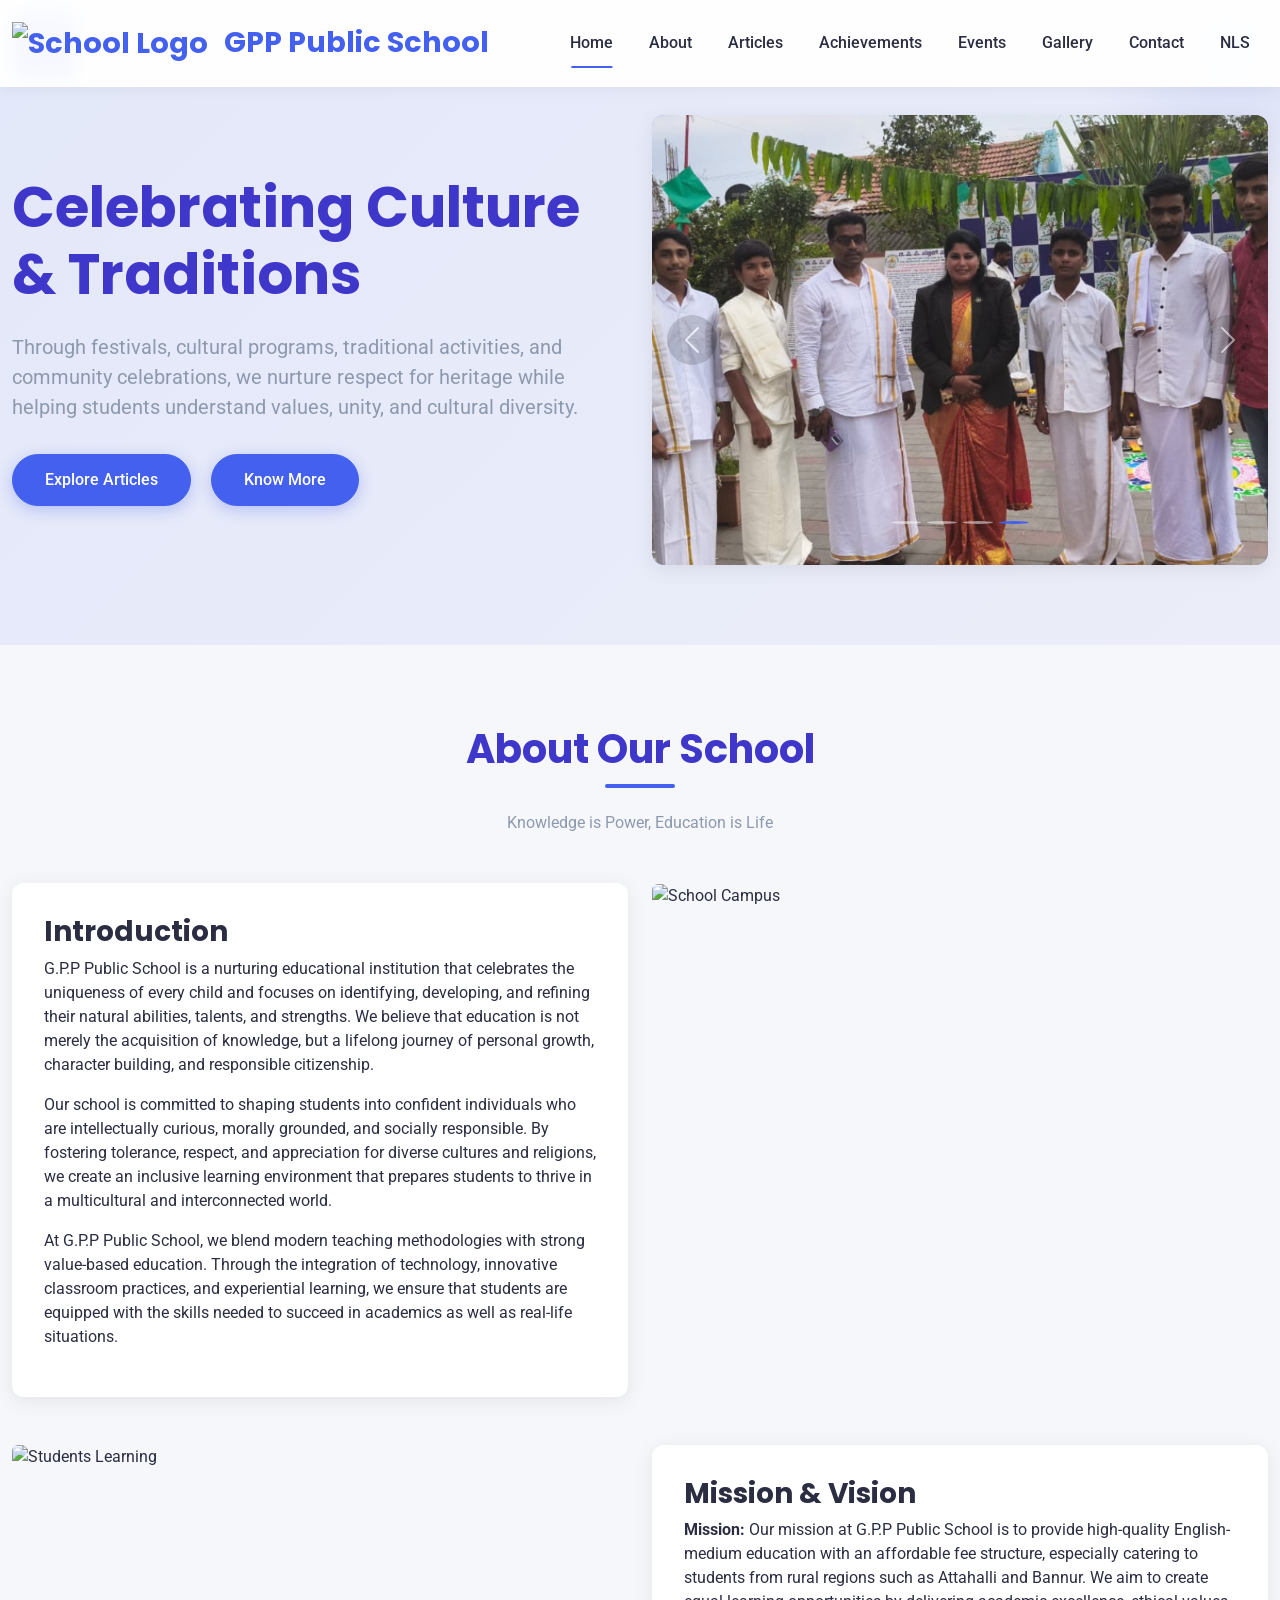
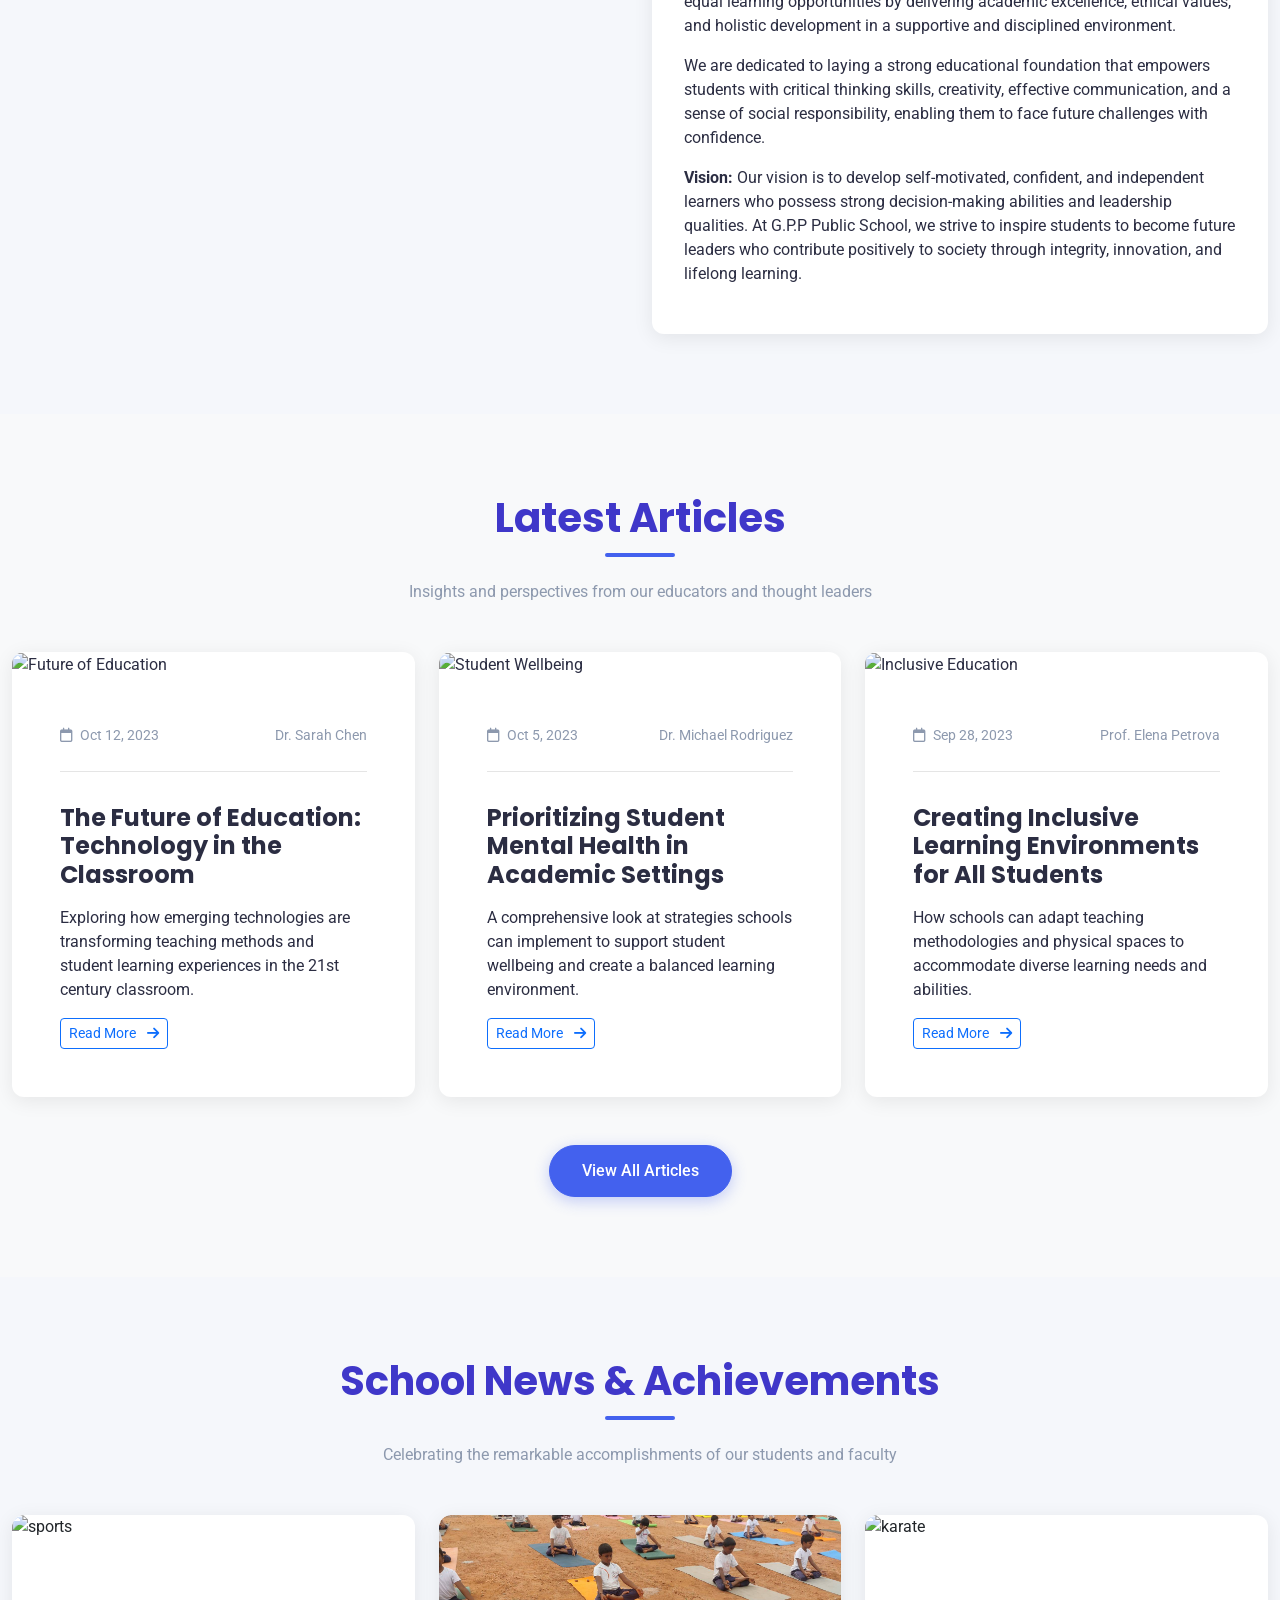
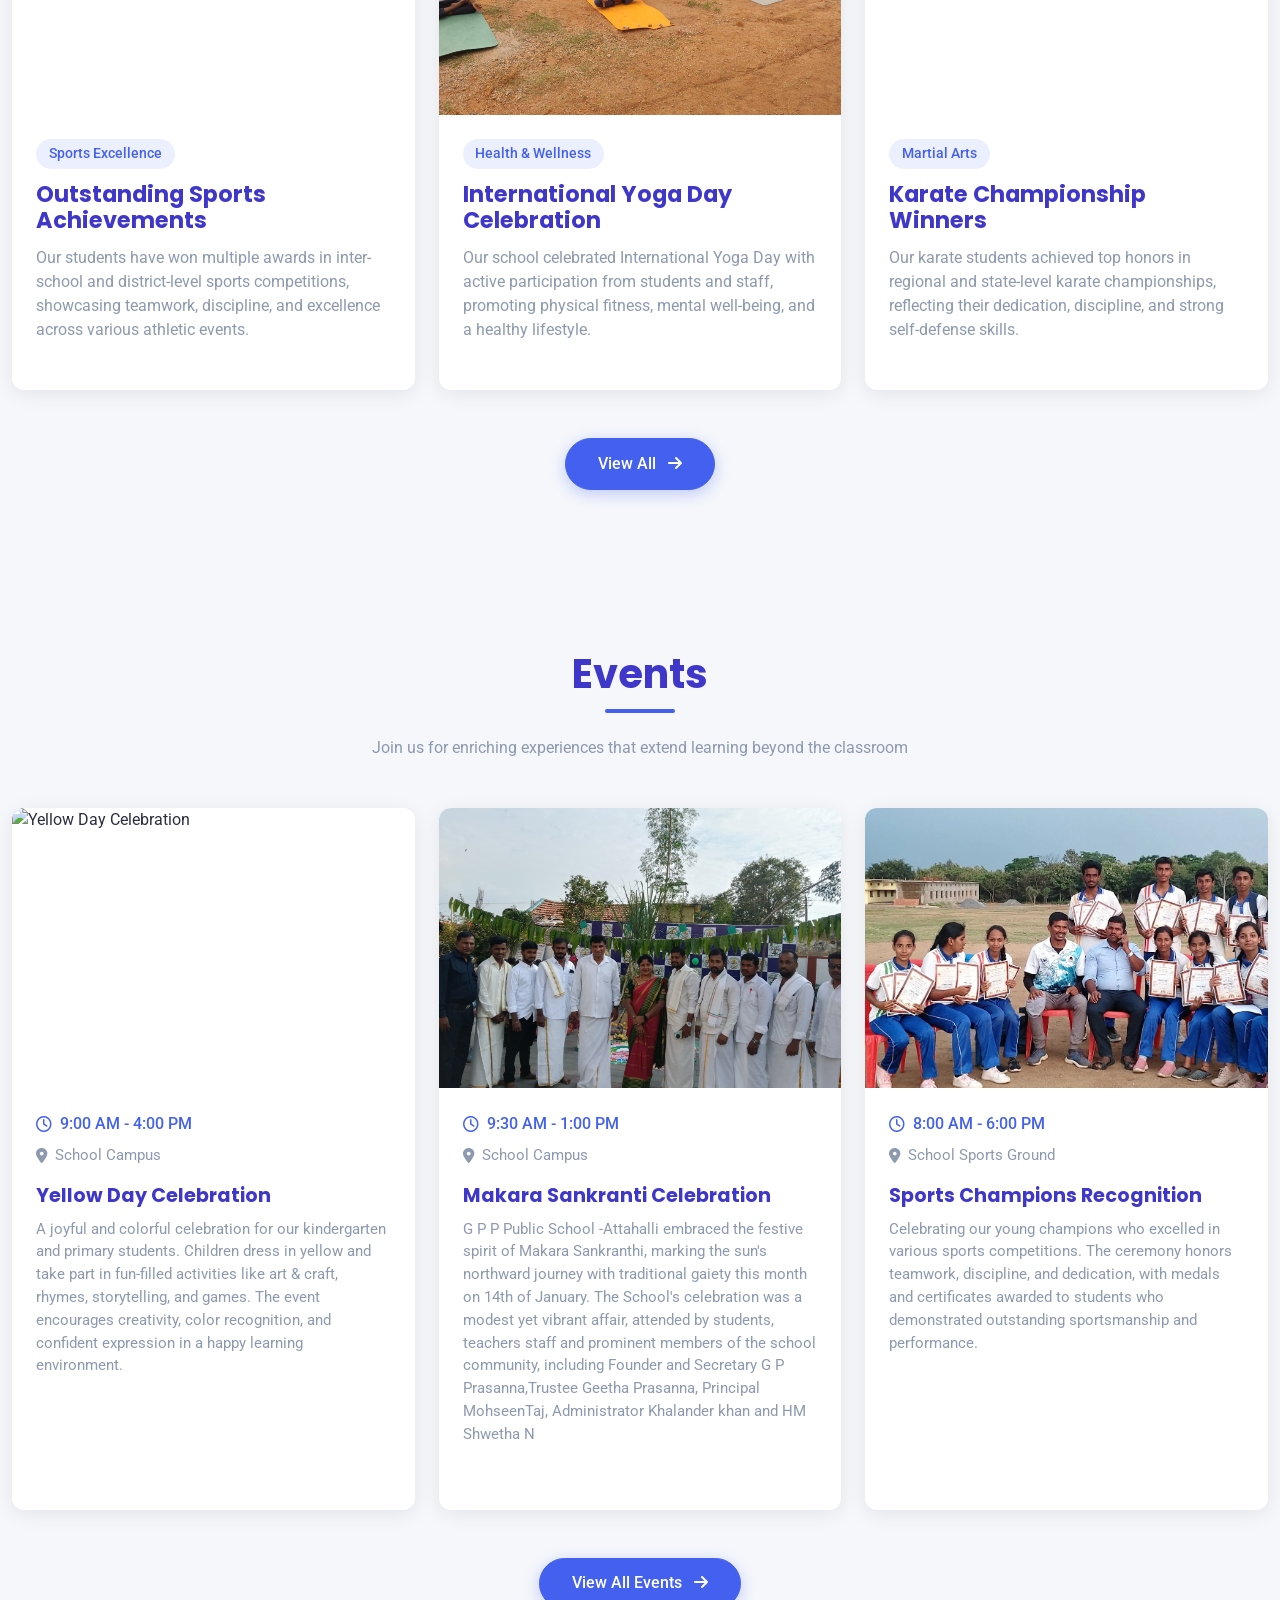
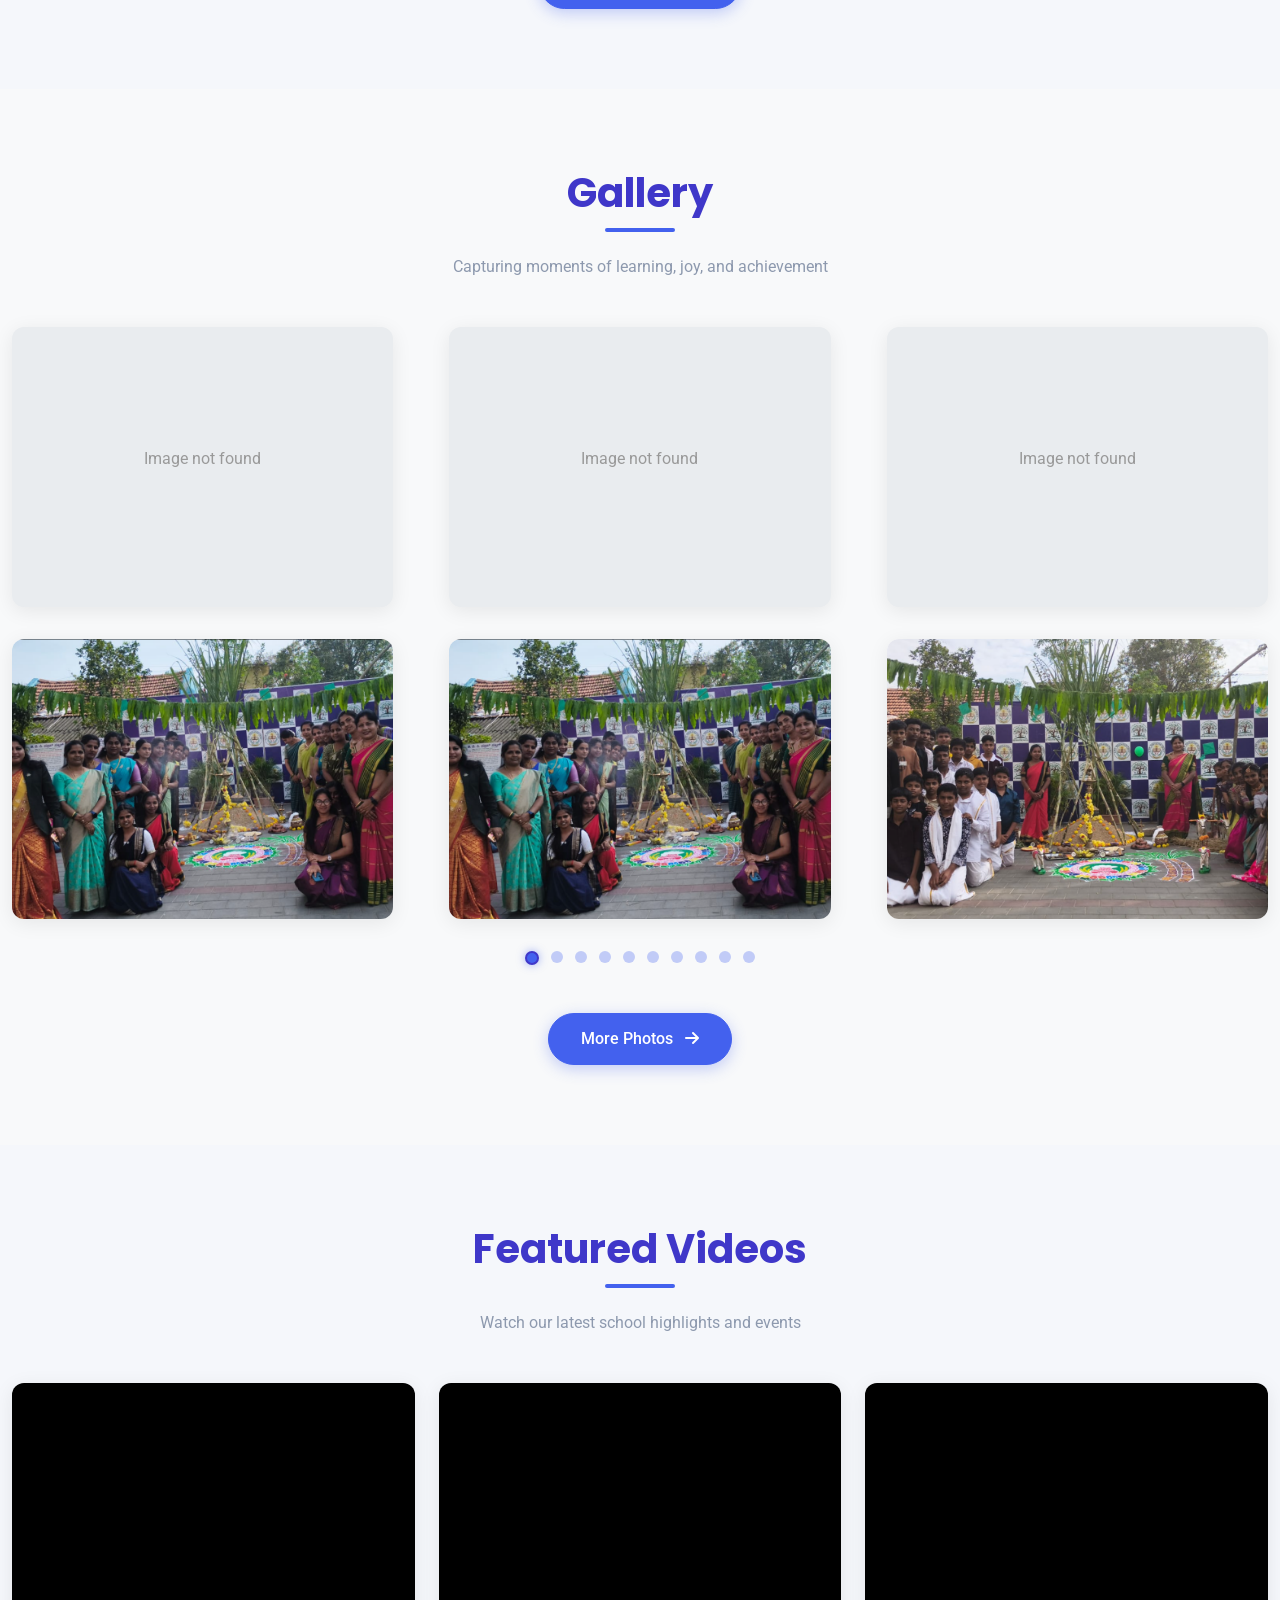
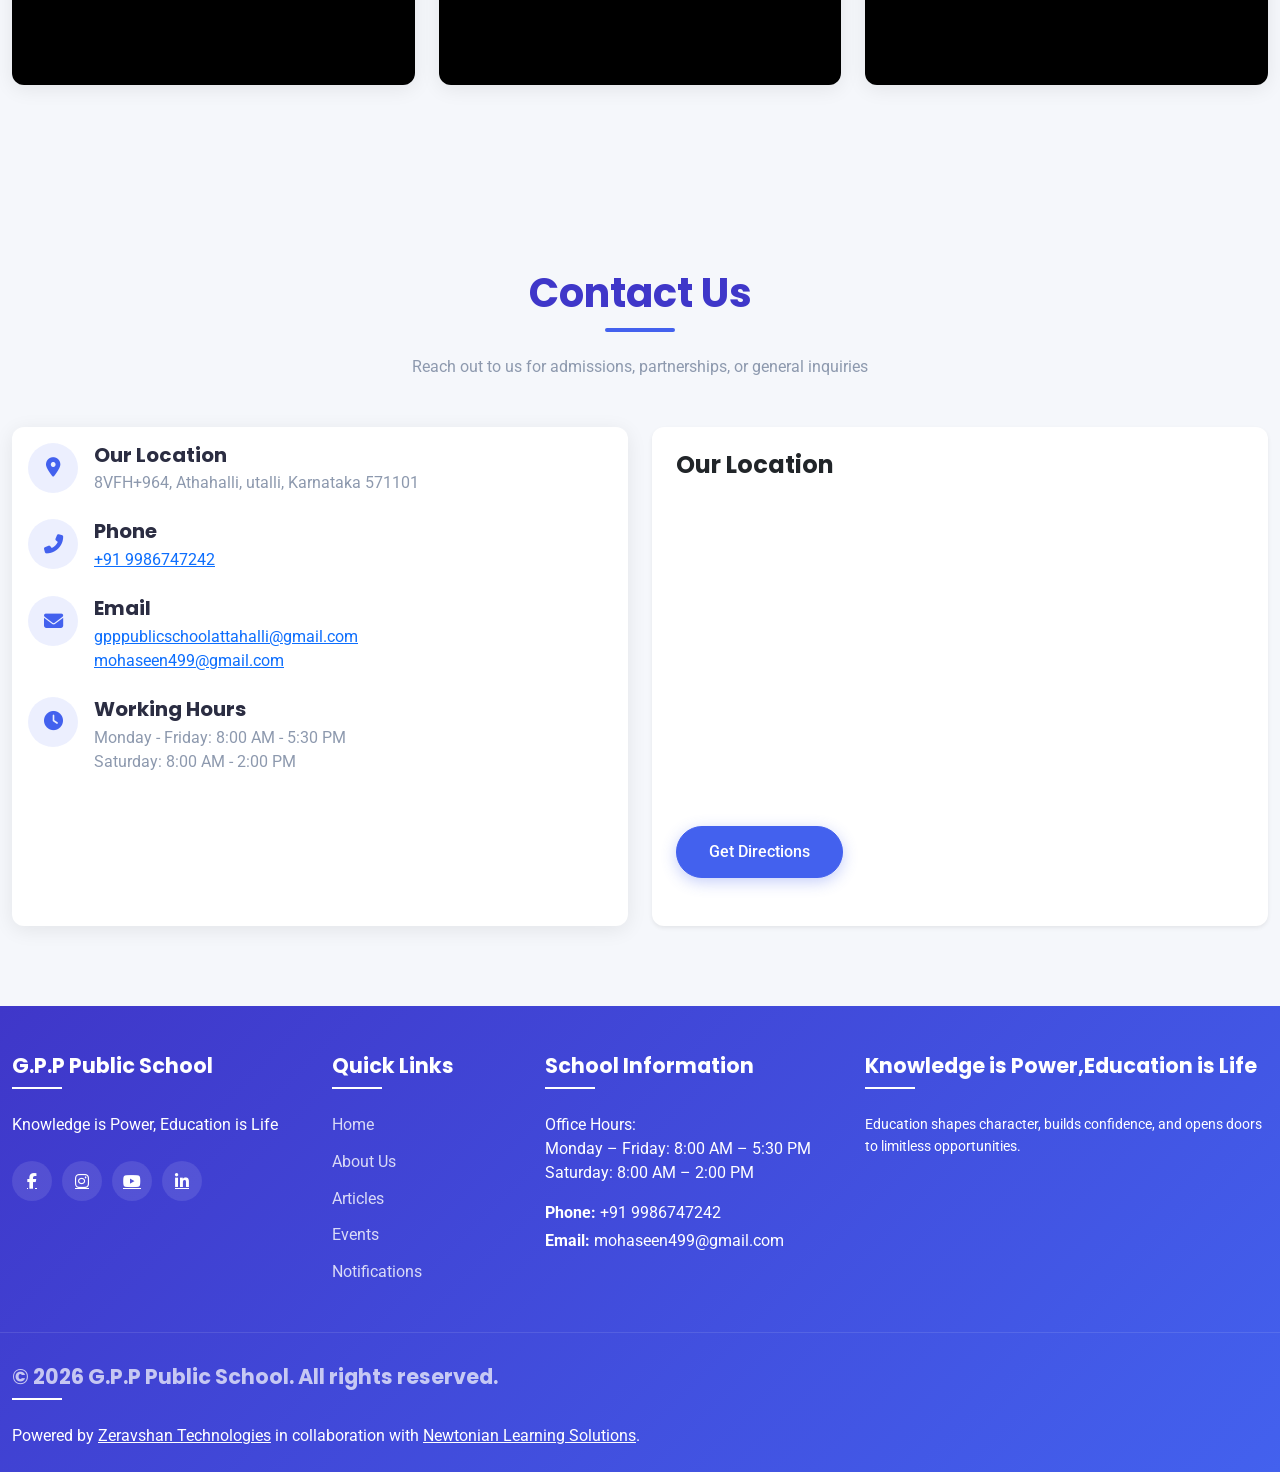
==== School-website/index.html @ d3f03a4a "added photos and videos" ====
<!DOCTYPE html>
<html lang="en">
<head>
    <meta charset="UTF-8">
    <meta name="viewport" content="width=device-width, initial-scale=1.0">
    <title>GPP Public School</title>
    <!-- Bootstrap 5 CSS -->
    <!-- Favicon and App Icons -->
    <link rel="apple-touch-icon" sizes="57x57" href="favicon/apple-icon-57x57.png">
    <link rel="apple-touch-icon" sizes="60x60" href="favicon/apple-icon-60x60.png">
    <link rel="apple-touch-icon" sizes="72x72" href="favicon/apple-icon-72x72.png">
    <link rel="apple-touch-icon" sizes="76x76" href="favicon/apple-icon-76x76.png">
    <link rel="apple-touch-icon" sizes="114x114" href="favicon/apple-icon-114x114.png">
    <link rel="apple-touch-icon" sizes="120x120" href="favicon/apple-icon-120x120.png">
    <link rel="apple-touch-icon" sizes="144x144" href="favicon/apple-icon-144x144.png">
    <link rel="apple-touch-icon" sizes="152x152" href="favicon/apple-icon-152x152.png">
    <link rel="apple-touch-icon" sizes="180x180" href="favicon/apple-icon-180x180.png">
    <link rel="icon" type="image/png" sizes="192x192"  href="favicon/android-icon-192x192.png">
    <link rel="icon" type="image/png" sizes="32x32" href="favicon/favicon-32x32.png">
    <link rel="icon" type="image/png" sizes="96x96" href="favicon/favicon-96x96.png">
    <link rel="icon" type="image/png" sizes="16x16" href="favicon/favicon-16x16.png">
    <link rel="manifest" href="favicon/manifest.json">
    <meta name="msapplication-TileColor" content="#ffffff">
    <meta name="msapplication-TileImage" content="/favicon/ms-icon-144x144.png">
    <meta name="theme-color" content="#ffffff">
    <link href="https://cdn.jsdelivr.net/npm/bootstrap@5.3.0/dist/css/bootstrap.min.css" rel="stylesheet">
    <!-- Google Fonts -->
    <link href="https://fonts.googleapis.com/css2?family=Poppins:wght@300;400;500;600;700&family=Roboto:wght@300;400;500;700&display=swap" rel="stylesheet">
    <!-- Font Awesome -->
    <link rel="stylesheet" href="https://cdnjs.cloudflare.com/ajax/libs/font-awesome/6.4.0/css/all.min.css">
    <link rel="stylesheet" href="style.css">
</head>
<body>
    <!-- Customizer Panel -->
    <!-- <div class="customizer-toggle">
        <i class="fas fa-palette"></i>
    </div>
    <div class="customizer-panel">
        <div class="customizer-header">
            <h5>Customize Appearance</h5>
            <button class="btn-close customizer-close"></button>
        </div>
        <div class="customizer-option">
            <h6>Color Theme</h6>
            <div class="theme-options">
                <button class="theme-btn theme-blue active" data-theme="blue"></button>
                <button class="theme-btn theme-green" data-theme="green"></button>
                <button class="theme-btn theme-red" data-theme="red"></button>
                <button class="theme-btn theme-purple" data-theme="purple"></button>
                <button class="theme-btn theme-orange" data-theme="orange"></button>
                <button class="theme-btn theme-pink" data-theme="pink"></button>
                <button class="theme-btn theme-teal" data-theme="teal"></button>
            </div>
        </div>
        <div class="customizer-option">
            <h6>Background</h6>
            <div class="bg-options">
                <div class="bg-option bg-light active" data-bg="light"></div>
                <div class="bg-option bg-dark" data-bg="dark"></div>
                <div class="bg-option bg-gradient" data-bg="gradient"></div>
                <div class="bg-option bg-light-blue" data-bg="light-blue"></div>
                <div class="bg-option bg-light-green" data-bg="light-green"></div>
                <div class="bg-option bg-light-pink" data-bg="light-pink"></div>
                <div class="bg-option bg-light-orange" data-bg="light-orange"></div>
            </div>
        </div>
    </div> -->

    <!-- Navigation -->
    <nav class="navbar navbar-expand-lg navbar-light fixed-top py-3">
        <div class="container">
            <a class="navbar-brand" href="index.html">
                <img src="Images/Logo.png" alt="School Logo" style="height: 40px; margin-right: 10px;"> 
                GPP Public School</span>
            </a>
            <button class="navbar-toggler p-0 border-0" type="button"
            data-bs-toggle="collapse" data-bs-target="#navbarContent"
            aria-controls="navbarContent" aria-expanded="false"
            aria-label="Toggle navigation">
            <i class="fas fa-bars" style="font-size:22px;"></i>
             </button>
            <div class="collapse navbar-collapse" id="navbarContent">
                <ul class="navbar-nav ms-auto mb-2 mb-lg-0">
                    <li class="nav-item">
                        <a class="nav-link active" href="#home">Home</a>
                    </li>
                    <li class="nav-item">
                        <a class="nav-link" href="#about">About</a>
                    </li>
                    <li class="nav-item">
                        <a class="nav-link" href="#articles">Articles</a>
                    </li>
                    <li class="nav-item">
                        <a class="nav-link" href="#achievements">Achievements</a>
                    </li>
                    <li class="nav-item">
                        <a class="nav-link" href="#events">Events</a>
                    </li>
                    <li class="nav-item">
                        <a class="nav-link" href="#gallery">Gallery</a>
                    </li>
                    <!-- <li class="nav-item">
                        <a class="nav-link" href="#notifications">Notifications</a>
                    </li> -->
                    <li class="nav-item">
                        <a class="nav-link" href="#contact">Contact</a>
                    </li>
                    <li class="nav-item">
                         <a class="nav-link" href="Newtonian.html">NLS</a>
                    </li>
                </ul>
            </div>
        </div>
    </nav>

<!-- Hero Section with Carousel -->
<section class="hero" id="home">
    <div class="container">
        <div class="row align-items-center hero-row">
            <div class="col-lg-6 hero-content" data-aos="flip-up" style="margin-top:35px; order: 1;">
                <!-- Dynamic Headline Content -->
                <div id="hero-headline">
                    <h1 id="hero-title">Inspiring Minds Through Learning</h1>
                    <p id="hero-description">
                        Discover stories, innovations, and insights shaping the future of education. 
                        From classroom success to modern teaching methods, explore articles that empower every learner.
                    </p>
                    <a href="#articles" class="btn btn-primary me-3">Explore Articles</a>
                    <a href="#about" class="btn btn-primary me-3">Know More</a>
                </div>
            </div>
            <div class="col-lg-6 lg-0" style="order: 2;">
                <!-- Carousel -->
                <div id="heroCarousel" class="carousel slide" data-bs-ride="carousel">
                    <div class="carousel-inner">
                        <div class="carousel-item active">
                            <div class="hero-img">
                                <img src="Images/prasana.png"
                                     alt="Education Technology" class="d-block w-100">
                            </div>
                        </div>
                        <div class="carousel-item " data-aos="flip-left">
                            <div class="hero-img">
                                <img src="Images/H1.jpeg" 
                                     alt="School Children Learning" class="d-block w-100">
                            </div>
                        </div>
                        <div class="carousel-item" data-aos="flip-right">
                            <div class="hero-img">
                                <img src="Images/karate.jpeg" 
                                     alt="Teacher Guiding Students" class="d-block w-100">
                            </div>
                        </div>

                        <div class="carousel-item">
                            <div class="hero-img">
                                <img src="Images/m5.png"  alt="Group Study" class="d-block w-100">
                            </div>
                        </div>
                    </div>
                    <button class="carousel-control-prev" type="button" data-bs-target="#heroCarousel" data-bs-slide="prev">
                        <span class="carousel-control-prev-icon" aria-hidden="true"></span>
                        <span class="visually-hidden">Previous</span>
                    </button>

                    <button class="carousel-control-next" type="button" data-bs-target="#heroCarousel" data-bs-slide="next">
                        <span class="carousel-control-next-icon" aria-hidden="true"></span>
                        <span class="visually-hidden">Next</span>
                    </button>

                    <div class="carousel-indicators">
                        <button type="button" data-bs-target="#heroCarousel" data-bs-slide-to="0" class="active" aria-current="true" aria-label="Slide 1"></button>
                        <button type="button" data-bs-target="#heroCarousel" data-bs-slide-to="1" aria-label="Slide 2"></button>
                        <button type="button" data-bs-target="#heroCarousel" data-bs-slide-to="2" aria-label="Slide 3"></button>
                        <button type="button" data-bs-target="#heroCarousel" data-bs-slide-to="3" aria-label="Slide 4"></button>
                    </div>
                </div>
            </div>
        </div>
    </div>
</section>
 <section class="section" id="about">
    <div class="container">
        <div class="section-title">
            <h2>About Our School</h2>
            <p>Knowledge is Power, Education is Life</p>
        </div>

        <div class="row align-items-stretch mb-5">
            <div class="col-lg-6">
                <div class="about-content h-100">
                    <h3>Introduction</h3>
                    <p>
                        G.P.P Public School is a nurturing educational institution that celebrates the
                        uniqueness of every child and focuses on identifying, developing, and refining
                        their natural abilities, talents, and strengths. We believe that education is not
                        merely the acquisition of knowledge, but a lifelong journey of personal growth,
                        character building, and responsible citizenship.
                    </p>
                    <p>
                        Our school is committed to shaping students into confident individuals who are
                        intellectually curious, morally grounded, and socially responsible. By fostering
                        tolerance, respect, and appreciation for diverse cultures and religions, we create
                        an inclusive learning environment that prepares students to thrive in a
                        multicultural and interconnected world.
                    </p>
                    <p>
                        At G.P.P Public School, we blend modern teaching methodologies with strong value-based
                        education. Through the integration of technology, innovative classroom practices,
                        and experiential learning, we ensure that students are equipped with the skills
                        needed to succeed in academics as well as real-life situations.
                    </p>
                </div>
            </div>

            <div class="col-lg-6">
                <img src="Images/A1.png" class="img-fluid rounded" alt="School Campus">
            </div>
        </div>

        <div class="row align-items-stretch">
            <div class="col-lg-6 order-lg-2">
                <div class="about-content h-100">
                    <h3>Mission & Vision</h3>
                    <p>
                        <strong>Mission:</strong>  
                        Our mission at G.P.P Public School is to provide high-quality English-medium
                        education with an affordable fee structure, especially catering to students
                        from rural regions such as Attahalli and Bannur. We aim to create equal learning
                        opportunities by delivering academic excellence, ethical values, and holistic
                        development in a supportive and disciplined environment.
                    </p>
                    <p>
                        We are dedicated to laying a strong educational foundation that empowers students
                        with critical thinking skills, creativity, effective communication, and a sense
                        of social responsibility, enabling them to face future challenges with confidence.
                    </p>
                    <p>
                        <strong>Vision:</strong>  
                        Our vision is to develop self-motivated, confident, and independent learners who
                        possess strong decision-making abilities and leadership qualities. At G.P.P Public
                        School, we strive to inspire students to become future leaders who contribute
                        positively to society through integrity, innovation, and lifelong learning.
                    </p>
                </div>
            </div>

            <div class="col-lg-6 order-lg-1">
                <img src="Images/A2.jpg" class="img-fluid rounded" alt="Students Learning">
            </div>
        </div>
    </div>
</section>


    <!-- Articles Section -->
    <section class="section bg-light" id="articles" data-aos="slide-up">
        <div class="container">
            <div class="section-title">
                <h2>Latest Articles</h2>
                <p>Insights and perspectives from our educators and thought leaders</p>
            </div>
            <div class="row">
                <div class="col-md-6 col-lg-4 mb-4">
                    <div class="article-card" data-article="1">
                        <img src="https://images.unsplash.com/photo-1585241936939-be4099591252?w=500&auto=format&fit=crop&q=60&ixlib=rb-4.1.0&ixid=M3wxMjA3fDB8MHxzZWFyY2h8Mnx8YXJ0aWNsZXxlbnwwfHwwfHx8MA%3D%3D" alt="Future of Education" class="article-img"  href="article-details.html?id=1">
                        <div class="article-content">
                            <div class="article-meta">
                                <span><i class="far fa-calendar me-1"></i> Oct 12, 2023</span>
                                <div class="article-author">
                                    <span>Dr. Sarah Chen</span>
                                </div>
                            </div>
                            <h4 class="mb-3">The Future of Education: Technology in the Classroom</h4>
                            <p class="mb-3">Exploring how emerging technologies are transforming teaching methods and student learning experiences in the 21st century classroom.</p>
                           <a class="btn btn-sm btn-outline-primary read-more-btn" href="article-details.html?id=1">
                            Read More <i class="fas fa-arrow-right ms-2"></i></a>
                        </div>
                    </div>
                </div>
                <div class="col-md-6 col-lg-4 mb-4">
                    <div class="article-card" data-article="2">
                        <img src="https://images.unsplash.com/photo-1476242906366-d8eb64c2f661?q=80&w=1469&auto=format&fit=crop&ixlib=rb-4.1.0&ixid=M3wxMjA3fDB8MHxwaG90by1wYWdlfHx8fGVufDB8fHx8fA%3D%3D" alt="Student Wellbeing" class="article-img">
                        <div class="article-content">
                            <div class="article-meta">
                                <span><i class="far fa-calendar me-1"></i> Oct 5, 2023</span>
                                <div class="article-author">
                                    <span>Dr. Michael Rodriguez</span>
                                </div>
                            </div>
                            <h4 class="mb-3">Prioritizing Student Mental Health in Academic Settings</h4>
                            <p class="mb-3">A comprehensive look at strategies schools can implement to support student wellbeing and create a balanced learning environment.</p>
                              <a class="btn btn-sm btn-outline-primary read-more-btn" href="article-details.html?id=2">
                            Read More <i class="fas fa-arrow-right ms-2"></i></a>
                        </div>
                    </div>
                </div>
                <div class="col-md-6 col-lg-4 mb-4">
                    <div class="article-card" data-article="3">
                        <img src="https://images.unsplash.com/photo-1635942046031-041e9baea8bd?q=80&w=687&auto=format&fit=crop&ixlib=rb-4.1.0&ixid=M3wxMjA3fDB8MHxwaG90by1wYWdlfHx8fGVufDB8fHx8fA%3D%3D" alt="Inclusive Education" class="article-img">
                        <div class="article-content">
                            <div class="article-meta">
                                <span><i class="far fa-calendar me-1"></i> Sep 28, 2023</span>
                                <div class="article-author">
                                    <span>Prof. Elena Petrova</span>
                                </div>
                            </div>
                            <h4 class="mb-3">Creating Inclusive Learning Environments for All Students</h4>
                            <p class="mb-3">How schools can adapt teaching methodologies and physical spaces to accommodate diverse learning needs and abilities.</p>
                              <a class="btn btn-sm btn-outline-primary read-more-btn" href="article-details.html?id=3">
                            Read More <i class="fas fa-arrow-right ms-2"></i></a>
                        </div>
                    </div>
                </div>
            </div>
        </div>
      
        <div class="text-center mt-4">
            <a href="articles.html#articles" class="btn btn-primary">View All Articles</a>
        </div>
    </section>
    
   <!-- Achievements Section -->
<section class="section" id="achievements" data-aos="slide-up">
    <div class="container">
        <div class="section-title">
            <h2>School News & Achievements</h2>
            <p>Celebrating the remarkable accomplishments of our students and faculty</p>
        </div>
        <div class="row">

            <!-- Achievement 1 : Sports Awards -->
            <div class="col-md-6 col-lg-4 mb-4">
                <div class="card" data-achievement="1">
                    <img src="Images/sports.jpeg" class="card-img-top" alt="sports">
                    <div class="card-body">
                        <span class="card-category">Sports Excellence</span>
                        <h5 class="card-title">Outstanding Sports Achievements</h5>
                        <p class="card-text">
                            Our students have won multiple awards in inter-school and district-level sports
                            competitions, showcasing teamwork, discipline, and excellence across various
                            athletic events.
                        </p>
                    </div>
                </div>
            </div>

            <!-- Achievement 2 : Yoga Day -->
            <div class="col-md-6 col-lg-4 mb-4">
                <div class="card" data-achievement="2">
                    <img src="Images/yoga.jpeg" class="card-img-top" alt="Yoga">
                    <div class="card-body">
                        <span class="card-category">Health & Wellness</span>
                        <h5 class="card-title">International Yoga Day Celebration</h5>
                        <p class="card-text">
                            Our school celebrated International Yoga Day with active participation from
                            students and staff, promoting physical fitness, mental well-being, and a
                            healthy lifestyle.
                        </p>
                    </div>
                </div>
            </div>

            <!-- Achievement 3 : Karate -->
            <div class="col-md-6 col-lg-4 mb-4">
                <div class="card" data-achievement="3">
                    <img src="Images/k2.jpeg" class="card-img-top" alt="karate">
                    <div class="card-body">
                        <span class="card-category">Martial Arts</span>
                        <h5 class="card-title">Karate Championship Winners</h5>
                        <p class="card-text">
                            Our karate students achieved top honors in regional and state-level karate
                            championships, reflecting their dedication, discipline, and strong
                            self-defense skills.
                        </p>
                    </div>
                </div>
            </div>

            <div class="text-center mt-4">
                <a href="articles.html#achievements" class="btn btn-primary">
                    View All  <i class="fas fa-arrow-right ms-2"></i>
                </a>
            </div>

        </div>
    </div>
</section>

<!-- Events Section - Redesigned -->
<section class="section " id="events" data-aos="slide-up">
    <div class="container">
        <div class="section-title">
            <h2>Events</h2>
            <p>Join us for enriching experiences that extend learning beyond the classroom</p>
        </div>
        <div class="row">
            <!-- Event 1: Yellow Day -->
            <div class="col-lg-4 col-md-6 mb-4">
                <div class="event-card">
                    <div class="event-date">
                        <div class="event-day">15</div>
                        <div class="event-month">OCT</div>
                    </div>
                    <img src="Images/eve1.png" alt="Yellow Day Celebration" class="event-img">
                    <div class="event-content">
                        <div class="event-time">
                            <i class="far fa-clock me-2"></i> 9:00 AM - 4:00 PM
                        </div>
                        <div class="event-location">
                            <i class="fas fa-map-marker-alt me-2"></i> School Campus
                        </div>
                        <h4 class="mb-2">Yellow Day Celebration</h4>
                        <p class="mb-3">
                            A joyful and colorful celebration for our kindergarten and primary students. Children dress in yellow and take part in fun-filled activities like art & craft, rhymes, storytelling, and games. The event encourages creativity, color recognition, and confident expression in a happy learning environment.
                        </p>
                    </div>
                </div>
            </div>

                    <!-- Event 2: Makara Sankranti Celebration -->
        <div class="col-lg-4 col-md-6 mb-4">
            <div class="event-card">
                 <div class="event-date">
                        <div class="event-day">14</div>
                        <div class="event-month">JAN</div>
                    </div>
                <img src="Images/v12.jpeg"
                    alt="Makara Sankranti Celebration" class="event-img">
                <div class="event-content">
                    <div class="event-time">
                        <i class="far fa-clock me-2"></i> 9:30 AM - 1:00 PM
                    </div>
                    <div class="event-location">
                        <i class="fas fa-map-marker-alt me-2"></i> School Campus
                    </div>
                    <h4 class="mb-2">Makara Sankranti Celebration</h4>
                    <p class="mb-3">
                        G P P Public School -Attahalli embraced the festive spirit of Makara Sankranthi, marking the sun's northward journey with traditional gaiety this month on 14th of January. The School's celebration was a modest yet vibrant affair, attended by students, teachers staff and prominent members of the school community, including Founder and Secretary G P Prasanna,Trustee Geetha Prasanna, Principal MohseenTaj, Administrator Khalander khan and HM Shwetha N
                    </p>
                </div>
            </div>
        </div>


            <!-- Event 3: Sports Winners -->
            <div class="col-lg-4 col-md-6 mb-4">
                <div class="event-card">
                    <img src="Images/sports.webp"
                         alt="Sports Winners Ceremony" class="event-img">
                    <div class="event-content">
                        <div class="event-time">
                            <i class="far fa-clock me-2"></i> 8:00 AM - 6:00 PM
                        </div>
                        <div class="event-location">
                            <i class="fas fa-map-marker-alt me-2"></i> School Sports Ground
                        </div>
                        <h4 class="mb-2">Sports Champions Recognition</h4>
                        <p class="mb-3">
                            Celebrating our young champions who excelled in various sports competitions. The ceremony honors teamwork, discipline, and dedication, with medals and certificates awarded to students who demonstrated outstanding sportsmanship and performance.
                        </p>
                    </div>
                </div>
            </div>

        </div>

        <div class="text-center mt-4">
            <a href="articles.html#events" class="btn btn-primary">
                View All Events <i class="fas fa-arrow-right ms-2"></i>
            </a>
        </div>
    </div>
</section>

    <!-- Notifications Section - Redesigned -->
    <!-- <section class="section bg-light" id="notifications" data-aos="slide-up">
        <div class="container">
            <div class="section-title">
                <h2>Important Notifications</h2>
                <p>Stay updated with the latest announcements from our school administration</p>
            </div>
            <div class="row">
                <div class="col-lg-6 mb-4">
                    <div class="notification-card">
                        <div class="notification-header">
                            <div class="notification-icon">
                                <i class="fas fa-calendar-alt"></i>
                            </div>
                            <div class="notification-title">
                                <h5 class="mb-1">Revised Academic Calendar</h5>
                            </div>
                            <div class="notification-date">Oct 5, 2023</div>
                        </div>
                        <div class="notification-body">
                            <p>The second semester will begin on January 15th, 2024. Please check the student portal for the complete updated schedule, including examination dates and holiday breaks.</p>
                            <p>Important dates to remember:</p>
                            <ul>
                                <li>Semester 2 begins: January 15, 2024</li>
                                <li>Mid-term exams: March 10-15, 2024</li>
                                <li>Spring break: April 1-5, 2024</li>
                                <li>Final exams: June 3-14, 2024</li>
                            </ul>
                            <div class="notification-tags">
                                <span class="notification-tag">Academic</span>
                                <span class="notification-tag">Calendar</span>
                                <span class="notification-tag">Important</span>
                            </div>
                        </div>
                    </div>
                </div>
                <div class="col-lg-6 mb-4">
                    <div class="notification-card">
                        <div class="notification-header">
                            <div class="notification-icon">
                                <i class="fas fa-graduation-cap"></i>
                            </div>
                            <div class="notification-title">
                                <h5 class="mb-1">Scholarship Applications Open</h5>
                            </div>
                            <div class="notification-date">Oct 1, 2023</div>
                        </div>
                        <div class="notification-body">
                            <p>Merit-based scholarships for grades 9-12 are now accepting applications. These scholarships recognize academic excellence, leadership, and community service.</p>
                            <p>Available scholarships include:</p>
                            <ul>
                                <li>Academic Excellence Scholarship (up to $5,000)</li>
                                <li>STEM Achievement Scholarship (up to $3,000)</li>
                                <li>Community Leadership Award (up to $2,500)</li>
                                <li>Arts and Creativity Grant (up to $2,000)</li>
                            </ul>
                            <p><strong>Deadline:</strong> November 30th, 2023</p>
                            <div class="notification-tags">
                                <span class="notification-tag">Scholarship</span>
                                <span class="notification-tag">Financial Aid</span>
                                <span class="notification-tag">Deadline</span>
                            </div>
                        </div>
                    </div>
                </div>
                <div class="col-lg-6 mb-4">
                    <div class="notification-card">
                        <div class="notification-header">
                            <div class="notification-icon">
                                <i class="fas fa-bus"></i>
                            </div>
                            <div class="notification-title">
                                <h5 class="mb-1">Bus Route Changes</h5>
                            </div>
                            <div class="notification-date">Sep 28, 2023</div>
                        </div>
                        <div class="notification-body">
                            <p>New bus routes will be effective from October 10th, 2023. Please check the transportation section on the school portal for updated route maps and schedules.</p>
                            <p>Key changes include:</p>
                            <ul>
                                <li>Route A: Extended to cover the new Maplewood subdivision</li>
                                <li>Route B: Schedule adjusted by 15 minutes earlier</li>
                                <li>Route C: New pickup point at Central Park</li>
                                <li>Route D: Temporarily suspended due to road construction</li>
                            </ul>
                            <div class="notification-tags">
                                <span class="notification-tag">Transportation</span>
                                <span class="notification-tag">Update</span>
                                <span class="notification-tag">Safety</span>
                            </div>
                        </div>
                    </div>
                </div>
                <div class="col-lg-6 mb-4">
                    <div class="notification-card">
                        <div class="notification-header">
                            <div class="notification-icon">
                                <i class="fas fa-exclamation-triangle"></i>
                            </div>
                            <div class="notification-title">
                                <h5 class="mb-1">Health & Safety Guidelines Update</h5>
                            </div>
                            <div class="notification-date">Sep 25, 2023</div>
                        </div>
                        <div class="notification-body">
                            <p>Updated health and safety protocols will be implemented starting October 1st. These measures are designed to ensure the wellbeing of all students and staff.</p>
                            <p>Important updates:</p>
                            <ul>
                                <li>Enhanced cleaning protocols in all common areas</li>
                                <li>Hand sanitizer stations added throughout campus</li>
                                <li>Revised sick policy - students must be symptom-free for 24 hours before returning</li>
                                <li>New air filtration systems installed in classrooms</li>
                            </ul>
                            <div class="notification-tags">
                                <span class="notification-tag">Health</span>
                                <span class="notification-tag">Safety</span>
                                <span class="notification-tag">Protocols</span>
                            </div>
                        </div>
                    </div>
                </div>
            </div>
            <div class="text-center mt-4">
                <a href="articles.html#notifications" class="btn btn-primary">View All notifications <i class="fas fa-arrow-right ms-2"></i></a>
            </div>
        </div>
    </section> -->

    <!-- Gallery Section -->
    <section class="section bg-light" id="gallery" data-aos="slide-up">
        <div class="container">
            <div class="section-title">
                <h2>Gallery</h2>
                <p>Capturing moments of learning, joy, and achievement</p>
            </div>
            <div class="row gallery-grid" id="galleryContainer">
                <!-- Gallery items will be inserted here by JavaScript -->
            </div>
            
            <!-- Pagination Indicator -->
            <div class="text-center mt-4 mb-4">
                <div class="gallery-pagination" id="galleryPagination">
                    <!-- Pagination dots will be inserted here by JavaScript -->
                </div>
            </div>
            
            <div class="text-center mt-5">
                <button class="btn btn-primary" id="morePhotosBtn" onclick="loadMorePhotos()">
                    More Photos <i class="fas fa-arrow-right ms-2"></i>
                </button>
            </div>
        </div>
    </section>

    <!-- Embedded Video Section -->
    <section class="section" id="video" data-aos="slide-up">
        <div class="container">
            <div class="section-title">
                <h2>Featured Videos</h2>
                <p>Watch our latest school highlights and events</p>
            </div>
            <div class="row">
                <!-- Video 1 -->
                <div class="col-lg-4 col-md-6 mb-4">
                    <div class="video-container" data-video-index="0">
                        <video 
                            class="embedded-video" 
                            muted
                            title="Click to open fullscreen">
                            <source src="Images/video1.mp4" type="video/mp4">
                            Your browser does not support the video tag.
                        </video>
                        <div class="video-overlay">
                            <button class="video-play-btn" title="Open in fullscreen">
                                <i class="fas fa-expand"></i>
                            </button>
                        </div>
                    </div>
                </div>

                <!-- Video 2 -->
                <div class="col-lg-4 col-md-6 mb-4">
                    <div class="video-container" data-video-index="1">
                        <video 
                            class="embedded-video" 
                            muted
                            title="Click to open fullscreen">
                            <source src="Images/video2.mp4" type="video/mp4">
                            Your browser does not support the video tag.
                        </video>
                        <div class="video-overlay">
                            <button class="video-play-btn" title="Open in fullscreen">
                                <i class="fas fa-expand"></i>
                            </button>
                        </div>
                    </div>
                </div>

                <!-- Video 3 -->
                <div class="col-lg-4 col-md-6 mb-4">
                    <div class="video-container" data-video-index="2">
                        <video 
                            class="embedded-video" 
                            muted
                            title="Click to open fullscreen">
                            <source src="Images/video3.mp4" type="video/mp4">
                            Your browser does not support the video tag.
                        </video>
                        <div class="video-overlay">
                            <button class="video-play-btn" title="Open in fullscreen">
                                <i class="fas fa-expand"></i>
                            </button>
                        </div>
                    </div>
                </div>
            </div>
        </div>
    </section>

    <!-- Video Modal for Fullscreen Playback -->
    <div id="videoModal" class="video-modal">
        <span class="video-modal-close">&times;</span>
        <div class="video-modal-content">
            <video 
                id="fullscreenVideo" 
                class="fullscreen-video" 
                controls
                autoplay>
                <source src="" type="video/mp4">
                Your browser does not support the video tag.
            </video>
        </div>
    </div>

    <!-- Contact Section -->
    <section class="section" id="contact" data-aos="slide-up">
        <div class="container">
            <div class="section-title">
                <h2>Contact Us</h2>
                <p>Reach out to us for admissions, partnerships, or general inquiries</p>
            </div>
            <div class="row">
                <div class="col-lg-6 mb-4 mb-lg-0">
                    <div class="contact-info">
                        <div class="contact-item">
                            <div class="contact-icon">
                                <i class="fas fa-map-marker-alt"></i>
                            </div>
                            <div class="contact-details">
                                <h5>Our Location</h5>
                                <p>8VFH+964, Athahalli, utalli, Karnataka 571101</p>
                            </div>
                        </div>
                        <div class="contact-item">
                            <div class="contact-icon">
                                <i class="fas fa-phone-alt"></i>
                            </div>
                            <div class="contact-details">
                                <h5>Phone</h5>
                                <a href="tel: +91 9986747242"> +91 9986747242</a>
                            </div>
                        </div>
                        <div class="contact-item">
                            <div class="contact-icon">
                                <i class="fas fa-envelope"></i>
                            </div>
                            <div class="contact-details">
                                <h5>Email</h5>
                                <a href="mailto:gpppublicschoolattahalli@gmail.com"><span style="word-break: break-all;">gpppublicschoolattahalli@gmail.com</span></a>
                                <br>
                                <a href="mailto:mohaseen499@gmail.com">mohaseen499@gmail.com</a>
                            </div>
                        </div>
                        <div class="contact-item">
                            <div class="contact-icon">
                                <i class="fas fa-clock"></i>
                            </div>
                            <div class="contact-details">
                                <h5>Working Hours</h5>
                                <p>Monday - Friday: 8:00 AM - 5:30 PM</p>
                                <p>Saturday: 8:00 AM - 2:00 PM </p>
                            </div>
                        </div>
                    </div>
                </div>
            <div class="col-lg-6">
                <div class="card border-0 shadow-sm h-100">
                    <div class="card-body p-4">
                        <h4 class="mb-4">Our Location</h4>
                        <!-- Google Map -->
                        <div class="google-map mb-3 rounded overflow-hidden">
                            <iframe
                            src="https://www.google.com/maps/embed?pb=!1m18!1m12!1m3!1d31519.0123456789!2d76.6568054!3d12.3132019!2m3!1f0!2f0!3f0!3m2!1i1024!2i768!4f13.1!3m3!1m2!1s0x3baf0da2cf3fb13b%3A0x2e6d034edecc5484!2sGPP%20Public%20school!5e0!3m2!1sen!2sin!4v0000000000000000"
                            width="100%"
                            height="300"
                            style="border:0;"
                            allowfullscreen=""
                            loading="lazy"
                            referrerpolicy="no-referrer-when-downgrade">
                            </iframe>
                        </div>
                        <!-- Direction Button -->
                        <a href="https://maps.app.goo.gl/2s9h4L4Kqfewj7zm8"
                        target="_blank"
                        class="btn btn-primary w-100" style="max-width: fit-content;">
                            Get Directions
                        </a>
                    </div>
                </div>
            </div>
            </div>
        </div>
    </section>
   <!-- Footer -->
    <footer class="footer">
        <div class="container">
            <div class="row">
                <div class="col-md-3 mb-4 mb-md-0">
                    <h5>G.P.P Public School</h5>
                    <p>Knowledge is Power, Education is Life</p>
                    <div class="social-links">
                        <a href="#"><i class="fab fa-facebook-f"></i></a>
                        <a href="#"><i class="fab fa-instagram"></i></a>
                        <a href="https://youtube.com/@gpppublicschoolattahalli?si=HrfAXM66m1wQ4LZh" target="_blank"><i class="fab fa-youtube"></i></a>
                        <a href="#"><i class="fab fa-linkedin-in"></i></a>
                    </div>
                </div>
                <div class="col-md-2 col-6 mb-4 mb-md-0">
                    <h5>Quick Links</h5>
                    <ul class="footer-links ms-0 p-0">
                        <li><a href="index.html">Home</a></li>
                        <li><a href="index.html#about">About Us</a></li>
                        <li><a href="articles.html">Articles</a></li>
                        <li><a href="index.html#events">Events</a></li>
                        <li><a href="index.html#notifications">Notifications</a></li>
                    </ul>
                </div>
               <div class="col-md-3">
                    <h5>School Information</h5>
                    <p class="mt-3">
                        Office Hours: <br>
                        Monday – Friday: 8:00 AM – 5:30 PM <br>
                        Saturday: 8:00 AM – 2:00 PM
                    </p>
                    <p class="mb-1"><strong>Phone:</strong> +91 9986747242 </p>
                    <p class="mb-0"><strong>Email:</strong> <span style="word-break: break-all;">mohaseen499@gmail.com</span></p>
                    
                </div>
                  <div class="col-md-4 ">
            <div class="footer-motivation">
                 <h5 class="footer-title">Knowledge is Power,Education is Life</h5>
                <p id="motivationText" class="motivation-text"></p>
            </div>
        </div>
            <div class="copyright d-flex">
                <h5 >&copy; 2026 G.P.P Public School. All rights reserved.</h5>
                </div>
                <div>
                <p class="mb-0">Powered by <a href="https://zeravshantechnologies.com/" target="_blank" style="color: white;">Zeravshan Technologies</a> in collaboration with <a href="https://newtonianlearningsolutions.com/" target="_blank" style="color: white; ">Newtonian Learning Solutions</a>.</p>
            </div>
        </div>
    </footer>

    <!-- Back to Top Button -->
    <a href="#" class="back-to-top">
        <i class="fas fa-arrow-up"></i>
    </a>

    <!-- Image Lightbox Modal -->
    <div id="imageLightbox" class="lightbox-modal">
        <span class="lightbox-close">&times;</span>
        <div class="lightbox-content">
            <button id="lightboxPrevBtn" class="lightbox-arrow lightbox-prev" title="Previous Image">
                <i class="fas fa-chevron-left"></i>
            </button>
            <img id="lightboxImage" src="" alt="Gallery Image" class="lightbox-image">
            <button id="lightboxNextBtn" class="lightbox-arrow lightbox-next" title="Next Image">
                <i class="fas fa-chevron-right"></i>
            </button>
         
        </div>
    </div>

    <!-- Bootstrap JS -->
    <script src="https://cdn.jsdelivr.net/npm/bootstrap@5.3.0/dist/js/bootstrap.bundle.min.js"></script>
    <script src="main.js"></script>
    
    <!-- Service Worker Registration -->
    <script>
        if ('serviceWorker' in navigator) {
            window.addEventListener('load', () => {
                navigator.serviceWorker.register('/service-worker.js')
                    .then(registration => {
                        console.log('Service Worker registered successfully:', registration);
                    })
                    .catch(error => {
                        console.log('Service Worker registration failed:', error);
                    });
            });
        }
    </script>
</body>
</html>
---- School-website/style.css ----
:root {
--primary-color: #4361ee;
--secondary-color: #3f37c9;
--accent-color: #4895ef;
--light-color: #f8f9fa;
--dark-color: #212529;
--success-color: #4cc9f0;
--text-primary: #2b2d42;
--text-secondary: #8d99ae;
--border-radius: 12px;
--box-shadow: 0 4px 20px rgba(0, 0, 0, 0.08);
--transition: all 0.3s ease;
--bg-color: #f5f7fb;
}

[data-theme="green"] {
--primary-color: #2ecc71;
--secondary-color: #27ae60;
--accent-color: #2ecc71;
--success-color: #2ed573;
}

[data-theme="red"] {
--primary-color: #e74c3c;
--secondary-color: #c0392b;
--accent-color: #ff6b6b;
--success-color: #ff9e9e;
}

[data-theme="purple"] {
--primary-color: #9b59b6;
--secondary-color: #8e44ad;
--accent-color: #af7ac5;
--success-color: #d2b4de;
}

[data-theme="orange"] {
--primary-color: #ff7f50;
--secondary-color: #ff6347;
--accent-color: #ffa07a;
--success-color: #ffb347;
}

[data-theme="pink"] {
--primary-color: #e84393;
--secondary-color: #fd79a8;
--accent-color: #fab1a0;
--success-color: #ffeaa7;
}

[data-theme="teal"] {
--primary-color: #00cec9;
--secondary-color: #00b894;
--accent-color: #81ecec;
--success-color: #55efc4;
}

[data-bg="light"] {
--bg-color: #f5f7fb;
}

[data-bg="dark"] {
--bg-color: #1a1d28;
--text-primary: #e9ecef;
--text-secondary: #adb5bd;
--light-color: #2d3748;
}

[data-bg="gradient"] {
--bg-color: linear-gradient(135deg, #f5f7fa 0%, #c3cfe2 100%);
}

[data-bg="light-blue"] {
--bg-color: #eef5ff;
}

[data-bg="light-green"] {
--bg-color: #f0f9f0;
}

[data-bg="light-pink"] {
--bg-color: #fef5f5;
}

[data-bg="light-orange"] {
--bg-color: #fff8f0;
}

* {
margin: 0;
padding: 0;
box-sizing: border-box;
}

body {
font-family: 'Roboto', sans-serif;
color: var(--text-primary);
background: var(--bg-color);
overflow-x: hidden;
transition: var(--transition);
}

h1, h2, h3, h4, h5, h6 {
font-family: 'Poppins', sans-serif;
font-weight: 700;
}

.container {
max-width: 1701px;
}
html {
  scroll-padding-top: 90px; /* adjust based on navbar height */
}

html {
  scroll-behavior: smooth;
}

/* Header & Navigation */
.navbar {
padding: 1rem 0;
background-color: rgba(255, 255, 255, 0.95);
backdrop-filter: blur(10px);
box-shadow: 0 2px 15px rgba(0, 0, 0, 0.05);
transition: var(--transition);
}

[data-bg="dark"] .navbar {
background-color: rgba(26, 29, 40, 0.95);
}

.navbar-brand {
font-family: 'Poppins', sans-serif;
font-weight: 700;
font-size: 1.8rem;
color: var(--primary-color) !important;
}

.navbar-brand span {
color: var(--secondary-color);
}

.nav-link {
font-weight: 500;
margin: 0 10px;
color: var(--text-primary) !important;
position: relative;
transition: var(--transition);
}

.nav-link:after {
content: '';
position: absolute;
bottom: -5px;
left: 50%;
width: 0;
height: 2px;
background-color: var(--primary-color);
transition: var(--transition);
transform: translateX(-50%);
}

.nav-link:hover:after,
.nav-link.active:after {
width: 70%;
}

.theme-selector {
background: none;
border: none;
color: var(--text-secondary);
font-size: 1.2rem;
cursor: pointer;
transition: var(--transition);
}

.theme-selector:hover {
color: var(--primary-color);
}

.customizer-toggle {
position: fixed;
top: 50%;
right: 0;
transform: translateY(-50%);
background: var(--primary-color);
color: white;
border-radius: 8px 0 0 8px;
padding: 10px 15px;
cursor: pointer;
z-index: 1001;
box-shadow: -2px 0 10px rgba(0, 0, 0, 0.1);
}

.customizer-panel {
position: fixed;
top: 50%;
right: -300px;
transform: translateY(-50%);
background: white;
width: 300px;
padding: 20px;
border-radius: 8px 0 0 8px;
box-shadow: -2px 0 15px rgba(0, 0, 0, 0.1);
z-index: 1001;
transition: var(--transition);
}

.customizer-panel.active {
right: 0;
}

.customizer-header {
display: flex;
justify-content: space-between;
align-items: center;
margin-bottom: 15px;
padding-bottom: 10px;
border-bottom: 1px solid #eee;
}

.customizer-option {
margin-bottom: 15px;
}

.customizer-option h6 {
margin-bottom: 10px;
color: var(--text-primary);
}

.theme-options {
display: flex;
gap: 10px;
flex-wrap: wrap;
}

.theme-btn {
width: 35px;
height: 35px;
border-radius: 50%;
border: 2px solid transparent;
cursor: pointer;
transition: var(--transition);
}

.theme-btn.active {
border-color: var(--dark-color);
transform: scale(1.1);
}

.theme-blue {
background: linear-gradient(135deg, #6e88ff, #7a74ff);
}

.theme-green {
background: linear-gradient(135deg, #2ecc71, #27ae60);
}

.theme-red {
background: linear-gradient(135deg, #e74c3c, #c0392b);
}

.theme-purple {
background: linear-gradient(135deg, #9b59b6, #8e44ad);
}

.theme-orange {
background: linear-gradient(135deg, #ff7f50, #ff6347);
}

.theme-pink {
background: linear-gradient(135deg, #e84393, #fd79a8);
}

.theme-teal {
background: linear-gradient(135deg, #00cec9, #00b894);
}

.bg-options {
display: flex;
gap: 10px;
flex-wrap: wrap;
}

.bg-option {
width: 40px;
height: 40px;
border-radius: 8px;
cursor: pointer;
border: 2px solid transparent;
overflow: hidden;
transition: var(--transition);
}

.bg-option.active {
border-color: var(--primary-color);
transform: scale(1.1);
}

.bg-light {
background-color: #f5f7fb;
}

.bg-dark {
background-color: #1a1d28;
}

.bg-gradient {
background: linear-gradient(135deg, #f5f7fa 0%, #c3cfe2 100%);
}

.bg-light-blue {
background-color: #eef5ff;
}

.bg-light-green {
background-color: #f0f9f0;
}

.bg-light-pink {
background-color: #fef5f5;
}

.bg-light-orange {
background-color: #fff8f0;
}

.mobile-menu-btn {
display: none;
background: none;
border: none;
font-size: 1.5rem;
color: var(--primary-color);
}

/* Hero Section */
.hero {
background: linear-gradient(135deg, rgba(67, 97, 238, 0.1) 0%, rgba(63, 55, 201, 0.05) 100%);
padding: 5rem 0;
position: relative;
overflow: hidden;
}

[data-bg="dark"] .hero {
background: linear-gradient(135deg, rgba(67, 97, 238, 0.15) 0%, rgba(63, 55, 201, 0.1) 100%);
}

.hero::before {
content: '';
position: absolute;
top: -100px;
right: -100px;
width: 300px;
height: 300px;
border-radius: 50%;
background: radial-gradient(circle, rgba(67, 97, 238, 0.1) 0%, transparent 70%);
z-index: 0;
}

.hero-content {
position: relative;
z-index: 2;
}

.hero h1 {
font-size: 3.5rem;
line-height: 1.2;
margin-bottom: 1.5rem;
color: var(--secondary-color);
}

.hero p {
font-size: 1.25rem;
color: var(--text-secondary);
margin-bottom: 2rem;
max-width: 600px;
}
#heroCarousel {
border-radius: var(--border-radius);
overflow: hidden;
margin-top: 35px;
box-shadow: var(--box-shadow);
}

.carousel-indicators {
bottom: 15px;
}

.carousel-indicators button {
width: 12px;
height: 12px;
border-radius: 50%;
background-color: rgba(255, 255, 255, 0.5);
border: none;
margin: 0 5px;
}
.carousel-indicators button.active {
background-color: var(--primary-color);
}

.carousel-control-prev,
.carousel-control-next {
width: 50px;
height: 50px;
top: 50%;
transform: translateY(-50%);
background-color: rgba(0, 0, 0, 0.3);
border-radius: 50%;
margin: 0 15px;
}

.carousel-control-prev:hover,
.carousel-control-next:hover {
background-color: var(--primary-color);
}

@media (max-width: 768px) {
#heroCarousel {
margin-top: 2rem;
}
}
@media (max-width:500px){
    #heroCarousel{
     margin-top: -40px;
    }
}


.btn-primary {
background-color: var(--primary-color);
border-color: var(--primary-color);
padding: 0.8rem 2rem;
border-radius: 50px;
font-weight: 500;
transition: var(--transition);
box-shadow: 0 4px 15px rgba(67, 97, 238, 0.3);
}

.btn-primary:hover {
background-color: var(--secondary-color);
border-color: var(--secondary-color);
transform: translateY(-3px);
box-shadow: 0 6px 20px rgba(67, 97, 238, 0.4);
}

.hero-img {
position: relative;
border-radius: var(--border-radius);
overflow: hidden;
box-shadow: var(--box-shadow);
height: 450px;
background: linear-gradient(45deg, #4361ee, #3a0ca3);
}

.hero-img img {
width: 100%;
height: 100%;
object-fit: cover;
transition: var(--transition);
}

.hero-img:hover img {
transform: scale(1.05);
}

/* Section Styling */
.section {
padding: 5rem 0;
}

.section-title {
text-align: center;
margin-bottom: 3rem;
}

.section-title h2 {
font-size: 2.5rem;
color: var(--secondary-color);
position: relative;
display: inline-block;
padding-bottom: 15px;
}

.section-title h2::after {
content: '';
position: absolute;
bottom: 0;
left: 50%;
transform: translateX(-50%);
width: 70px;
height: 4px;
background-color: var(--primary-color);
border-radius: 2px;
}

.section-title p {
color: var(--text-secondary);
max-width: 700px;
margin: 15px auto 0;
}

/* Cards */
.card {
border: none;
border-radius: var(--border-radius);
overflow: hidden;
margin-bottom: 1.5rem;
box-shadow: var(--box-shadow);
transition: var(--transition);
height: 100%;
background-color: white;
}

[data-bg="dark"] .card {
background-color: #2d3748;
}

.card:hover {
transform: translateY(-10px);
box-shadow: 0 15px 35px rgba(0, 0, 0, 0.1);
}

.card-img-top {
height: 200px;
object-fit: cover;
border-top-left-radius: var(--border-radius);
border-top-right-radius: var(--border-radius);
}

.card-body {
padding: 1.5rem;
}

.card-title {
font-size: 1.4rem;
margin-bottom: 0.75rem;
color: var(--secondary-color);
}

.card-text {
color: var(--text-secondary);
margin-bottom: 1rem;
min-height: 80px;
}

.card-category {
display: inline-block;
background-color: rgba(67, 97, 238, 0.1);
color: var(--primary-color);
padding: 0.3rem 0.8rem;
border-radius: 50px;
font-weight: 500;
font-size: 0.85rem;
margin-bottom: 0.75rem;
}

[data-theme="green"] .card-category {
background-color: rgba(46, 204, 113, 0.15);
color: var(--primary-color);
}

[data-theme="red"] .card-category {
background-color: rgba(231, 76, 60, 0.15);
color: var(--primary-color);
}

[data-theme="purple"] .card-category {
background-color: rgba(155, 89, 182, 0.15);
color: var(--primary-color);
}

/* Articles Section */
.article-card {
height: 100%;
border-radius: var(--border-radius);
overflow: hidden;
box-shadow: var(--box-shadow);
transition: var(--transition);
background-color: white;
}

[data-bg="dark"] .article-card {
background-color: #2d3748;
}

.article-card:hover {
transform: translateY(-10px);
box-shadow: 0 15px 35px rgba(0, 0, 0, 0.1);
}

.article-img {
height: 200px;
object-fit: cover;
width: 100%;
}

.article-content {
padding: 1.5rem;
}

.article-meta {
display: flex;
justify-content: space-between;
margin-bottom: 1rem;
color: var(--text-secondary);
font-size: 0.9rem;
}

.article-author {
display: flex;
align-items: center;
}

.author-avatar {
width: 30px;
height: 30px;
border-radius: 50%;
margin-right: 8px;
}

/* Article Modal */
.article-modal .modal-dialog {
max-width: 800px;
width: 95%;
}

.article-modal .modal-content {
border-radius: var(--border-radius);
border: none;
}

.article-modal .modal-header {
border-bottom: 1px solid rgba(0, 0, 0, 0.1);
padding: 1.5rem;
}

[data-bg="dark"] .article-modal .modal-header {
border-bottom: 1px solid rgba(255, 255, 255, 0.1);
}

.article-modal .modal-body {
padding: 1.5rem;
max-height: 70vh;
overflow-y: auto;
}

.article-modal .modal-footer {
border-top: 1px solid rgba(0, 0, 0, 0.1);
padding: 1rem 1.5rem;
}

[data-bg="dark"] .article-modal .modal-footer {
border-top: 1px solid rgba(255, 255, 255, 0.1);
}

.article-modal-img {
width: 100%;
height: 300px;
object-fit: cover;
border-radius: 8px;
margin-bottom: 1.5rem;
}

/* Events Section - Redesigned */
.events-section {
position: relative;
}

.event-card {
border-radius: var(--border-radius);
overflow: hidden;
box-shadow: var(--box-shadow);
transition: var(--transition);
height: 100%;
background-color: white;
margin-bottom: 1.5rem;
}

[data-bg="dark"] .event-card {
background-color: #2d3748;
}

.event-card:hover {
transform: translateY(-10px);
box-shadow: 0 15px 35px rgba(0, 0, 0, 0.15);
}

.event-date {
position: absolute;
top: 15px;
left: 15px;
background-color: var(--primary-color);
color: white;
padding: 0.5rem 1rem;
border-radius: 8px;
text-align: center;
z-index: 10;
opacity: 1;
visibility: visible;
pointer-events: none;
}

.event-card:hover .event-date {
opacity: 1;
visibility: visible;
}

.event-day {
font-size: 1.5rem;
font-weight: 700;
line-height: 1;
}

.event-month {
font-size: 0.9rem;
text-transform: uppercase;
font-weight: 600;
}

.event-img {
height: 200px;
object-fit: cover;
width: 100%;
}

.event-content {
padding: 1.5rem;
}

.event-time {
display: flex;
align-items: center;
color: var(--primary-color);
margin-bottom: 0.5rem;
font-weight: 500;
}

.event-time i {
margin-right: 8px;
}

.event-location {
display: flex;
align-items: center;
color: var(--text-secondary);
margin-bottom: 1rem;
font-size: 0.95rem;
}

.event-location i {
margin-right: 8px;
}

/* Notifications Section - Redesigned */
.notification-card {
border-radius: var(--border-radius);
box-shadow: var(--box-shadow);
transition: var(--transition);
background-color: white;
margin-bottom: 1.5rem;
border-left: 4px solid var(--primary-color);
overflow: hidden;
min-height: 280px;
max-height: 320px;
display: flex;
flex-direction: column;
}

[data-bg="dark"] .notification-card {
background-color: #2d3748;
}

.notification-card:hover {
transform: translateY(-5px);
box-shadow: 0 10px 25px rgba(0, 0, 0, 0.1);
}

.notification-header {
display: flex;
align-items: center;
padding: 1.2rem 1.5rem;
border-bottom: 1px solid rgba(0, 0, 0, 0.05);
}

[data-bg="dark"] .notification-header {
border-bottom: 1px solid rgba(255, 255, 255, 0.1);
}

.notification-icon {
width: 50px;
height: 50px;
border-radius: 50%;
background-color: rgba(67, 97, 238, 0.1);
color: var(--primary-color);
display: flex;
align-items: center;
justify-content: center;
margin-right: 1rem;
font-size: 1.2rem;
}

.notification-title {
flex-grow: 1;
}

.notification-date {
color: var(--text-secondary);
font-size: 0.9rem;
}

.notification-body {
padding: 1.5rem;
flex: 1;
overflow-y: auto;
max-height: 150px;
}

.notification-tags {
display: flex;
flex-wrap: wrap;
gap: 8px;
margin-top: 1rem;
}

.notification-tag {
background-color: rgba(67, 97, 238, 0.1);
color: var(--primary-color);
padding: 0.25rem 0.75rem;
border-radius: 50px;
font-size: 0.85rem;
}

/* About Section - Fixed Alignment */
.about-content {
padding: 2rem;
background-color: white;
border-radius: var(--border-radius);
box-shadow: var(--box-shadow);
}

[data-bg="dark"] .about-content {
background-color: #2d3748;
}

.about-img {
border-radius: var(--border-radius);
overflow: hidden;
box-shadow: var(--box-shadow);
height: 100%;
}

.about-img img {
width: 100%;
height: 100%;
object-fit: cover;
transition: var(--transition);
}

.about-img:hover img {
transform: scale(1.05);
}

/* Stats */
.stats-item {
text-align: center;
padding: 1.5rem;
border-radius: var(--border-radius);
background: white;
box-shadow: var(--box-shadow);
transition: var(--transition);
}

[data-bg="dark"] .stats-item {
background-color: #2d3748;
}

.stats-item:hover {
transform: translateY(-5px);
}

.stats-number {
font-size: 3rem;
font-weight: 700;
color: var(--primary-color);
margin-bottom: 0.5rem;
}

.stats-label {
font-weight: 500;
color: var(--text-secondary);
}

/* Contact Section */
.contact-info {
padding: 1rem;
background: white;
border-radius: var(--border-radius);
box-shadow: var(--box-shadow);
height: 100%;
}

[data-bg="dark"] .contact-info {
background-color: #2d3748;
}

.contact-item {
display: flex;
margin-bottom: 1.5rem;
}

.contact-icon {
min-width: 50px;
height: 50px;
background-color: rgba(67, 97, 238, 0.1);
color: var(--primary-color);
border-radius: 50%;
display: flex;
align-items: center;
justify-content: center;
margin-right: 1rem;
font-size: 1.2rem;
}

.contact-details h5 {
margin-bottom: 0.3rem;
}

.contact-details p {
color: var(--text-secondary);
margin: 0;
}

.contact-form .form-control {
border-radius: 8px;
padding: 0.8rem 1.2rem;
margin-bottom: 1.2rem;
border: 1px solid #ddd;
transition: var(--transition);
}

[data-bg="dark"] .contact-form .form-control {
background-color: #374151;
border-color: #4b5563;
color: white;
}

.contact-form .form-control:focus {
box-shadow: 0 0 0 0.2rem rgba(67, 97, 238, 0.25);
border-color: var(--primary-color);
}

textarea.form-control {
min-height: 150px;
}
.google-map iframe {
    border-radius: 12px;
}


/* Footer */
.footer {
background: linear-gradient(135deg, var(--secondary-color) 0%, var(--primary-color) 100%);
color: white;
padding: 3rem 0 1.5rem;
}

.footer h5 {
font-size: 1.3rem;
margin-bottom: 1.5rem;
position: relative;
padding-bottom: 10px;
}

.footer h5::after {
content: '';
position: absolute;
bottom: 0;
left: 0;
width: 50px;
height: 2px;
background-color: white;
}

.footer-links {
list-style: none;
}

.footer-links li {
margin-bottom: 0.8rem;
}

.footer-links a {
color: rgba(255, 255, 255, 0.8);
text-decoration: none;
transition: var(--transition);
display: inline-block;
}

.footer-links a:hover {
color: white;
transform: translateX(5px);
}

.social-links {
display: flex;
margin-top: 1.5rem;
}

.social-links a {
display: flex;
align-items: center;
justify-content: center;
width: 40px;
height: 40px;
background: rgba(255, 255, 255, 0.1);
border-radius: 50%;
color: white;
margin-right: 10px;
transition: var(--transition);
}

.social-links a:hover {
background: white;
color: var(--primary-color);
transform: translateY(-3px);
}

.copyright {
text-align: center;
padding-top: 2rem;
margin-top: 2rem;
border-top: 1px solid rgba(255, 255, 255, 0.1);
color: rgba(255, 255, 255, 0.7);
font-size: 0.95rem;
}


.motivation-text {
    font-size: 14px;
    line-height: 1.6;
    opacity: 0;
    transition: opacity 0.8s ease-in-out;
}

.back-to-top {
position: fixed;
bottom: 30px;
right: 30px;
width: 50px;
height: 50px;
color: rgb(0, 0, 0);
border-radius: 50%;
display: flex;
align-items: center;
justify-content: center;
text-decoration: none;
box-shadow: 0 4px 15px rgba(0, 0, 0, 0.15);
z-index: 999;
opacity: 0;
visibility: hidden;
transition: var(--transition);
}

.back-to-top.active {
opacity: 1;
visibility: visible;
}

.back-to-top:hover {
background-color: var(--secondary-color);
transform: translateY(-5px);
}

/* Responsive Design */
@media (max-width: 992px) {
.hero h1 {
    font-size: 2.8rem;
}
.hero-img {
    height: 400px;
}
}

@media (max-width: 768px) {
.mobile-menu-btn {
    display: block;
}
.navbar-nav {
    margin-top: 1rem;
}
 .navbar {
    padding-top: 0.4rem !important;
    padding-bottom: 0.4rem !important;
  }

  .navbar-brand {
    font-size: 16px;
    line-height: 1.2;
  }

  .navbar-brand img {
    height: 28px !important; /* reduce logo size */
  }

  .navbar-toggler i {
    font-size: 18px !important;
  }

.hero {
    text-align: center;
    padding: 4rem 0;
}
.hero h1 {
    font-size: 2.3rem;
}
.hero p {
    font-size: 1.1rem;
}
.hero-img {
    height: 300px;
    margin-top: 2rem;
}
.customizer-panel {
    width: 280px;
}
}

@media (max-width: 576px) {
.hero h1 {
    font-size: 2rem;
}
.navbar-brand{
    font-size: 20px;
}
.btn-primary{
    margin-top: 10px;
}
.section-title h2 {
    font-size: 2rem;
}
.stats-item {
    margin-bottom: 1.5rem;
}
.customizer-panel {
    width: 250px;
}
}

/* Scroll Animations */
.animate-on-scroll {
    opacity: 0;
    transition: opacity 0.6s ease, transform 0.6s ease;
}

.animate-on-scroll.animated {
    opacity: 1;
    transform: none;
}

.animate-on-scroll.slide-up {
    transform: translateY(30px);
}

.animate-on-scroll.slide-down {
    transform: translateY(-30px);
}

.animate-on-scroll.slide-left {
    transform: translateX(30px);
}

.animate-on-scroll.slide-right {
    transform: translateX(-30px);
}

.animate-on-scroll.zoom-in {
    transform: scale(0.95);
}

.animate-on-scroll.fade-in {
    transform: none;
}

/* Animate on Scroll Styles */
[data-aos] {
  opacity: 0;
  transition: opacity 0.6s ease, transform 0.6s ease;
}

[data-aos].aos-animate {
  opacity: 1;
}

[data-aos="fade-up"] {
  transform: translateY(20px);
}

[data-aos="fade-up"].aos-animate {
  transform: translateY(0);
}

[data-aos="fade-down"] {
  transform: translateY(-20px);
}

[data-aos="fade-down"].aos-animate {
  transform: translateY(0);
}

[data-aos="fade-left"] {
  transform: translateX(-20px);
}

[data-aos="fade-left"].aos-animate {
  transform: translateX(0);
}

[data-aos="fade-right"] {
  transform: translateX(20px);
}

[data-aos="fade-right"].aos-animate {
  transform: translateX(0);
}

/*From here article.html css*/

/* Page Header */
.page-header {
    background: linear-gradient(135deg, rgba(67, 97, 238, 0.15) 0%, rgba(63, 55, 201, 0.1) 100%);
    padding: 6rem 0 3rem;
    text-align: center;
    margin-top: 80px;
}

.page-header h1 {
    font-size: 3rem;
    color: var(--secondary-color);
    margin-bottom: 1rem;
}

.page-header p {
    font-size: 1.2rem;
    color: var(--text-secondary);
    max-width: 700px;
    margin: 0 auto;
}

/* Articles Section */
.section {
    padding: 5rem 0;
}

.section-title {
    text-align: center;
    margin-bottom: 3rem;
}

.section-title h2 {
    font-size: 2.5rem;
    color: var(--secondary-color);
    position: relative;
    display: inline-block;
    padding-bottom: 15px;
}

.section-title h2::after {
    content: '';
    position: absolute;
    bottom: 0;
    left: 50%;
    transform: translateX(-50%);
    width: 70px;
    height: 4px;
    background-color: var(--primary-color);
    border-radius: 2px;
}

.section-title p {
    color: var(--text-secondary);
    max-width: 700px;
    margin: 15px auto 0;
}

/* Search & Filters */
.search-filters {
    background-color: white;
    border-radius: var(--border-radius);
    box-shadow: var(--box-shadow);
    padding: 2rem;
    margin-bottom: 3rem;
}

[data-bg="dark"] .search-filters {
    background-color: #2d3748;
}

.search-box {
    position: relative;
}

.search-box input {
    padding-left: 3rem;
    border-radius: 50px;
    height: 50px;
}

.search-box i {
    position: absolute;
    left: 1.5rem;
    top: 50%;
    transform: translateY(-50%);
    color: var(--text-secondary);
}

.filter-group {
    display: flex;
    flex-wrap: wrap;
    gap: 1rem;
    align-items: center;
}

.filter-select {
    min-width: 180px;
}

/* Filter Pills Design */
.filter-pills-container {
    display: flex;
    flex-wrap: wrap;
    gap: 0.8rem;
    margin-bottom: 3rem;
    padding: 1.5rem 0;
    justify-content: center;
}

.filter-pill {
    padding: 0.6rem 1.4rem;
    border: 2px solid var(--primary-color);
    background-color: white;
    color: var(--primary-color);
    border-radius: 50px;
    font-weight: 600;
    font-size: 0.95rem;
    cursor: pointer;
    transition: var(--transition);
    position: relative;
    overflow: hidden;
}

[data-bg="dark"] .filter-pill {
    background-color: #2d3748;
    border-color: var(--primary-color);
    color: var(--primary-color);
}

.filter-pill:hover {
    background-color: var(--primary-color);
    color: white;
    transform: translateY(-2px);
    box-shadow: 0 8px 20px rgba(67, 97, 238, 0.3);
}

.filter-pill.active {
    background: linear-gradient(135deg, var(--primary-color) 0%, var(--secondary-color) 100%);
    color: white;
    border-color: var(--secondary-color);
    box-shadow: 0 8px 25px rgba(67, 97, 238, 0.4);
}

[data-bg="dark"] .filter-pill.active {
    background: linear-gradient(135deg, var(--primary-color) 0%, var(--secondary-color) 100%);
    box-shadow: 0 8px 25px rgba(67, 97, 238, 0.4);
}

/* Responsive Filter Pills */
@media (max-width: 768px) {
    .filter-pills-container {
        gap: 0.6rem;
        padding: 1rem 0;
    }

    .filter-pill {
        padding: 0.5rem 1rem;
        font-size: 0.85rem;
    }
}

@media (max-width: 576px) {
    .filter-pills-container {
        gap: 0.5rem;
        justify-content: flex-start;
        overflow-x: auto;
        padding: 1rem 0;
        scroll-behavior: smooth;
        -webkit-overflow-scrolling: touch;
    }

    .filter-pill {
        padding: 0.5rem 0.9rem;
        font-size: 0.8rem;
        white-space: nowrap;
        flex-shrink: 0;
    }
}
.achievement-card,
.event-card,
.notification-card {
    height: 100%;
    border-radius: var(--border-radius);
    overflow: hidden;
    box-shadow: var(--box-shadow);
    transition: var(--transition);
    background-color: white;
    display: flex;
    flex-direction: column;
}

[data-bg="dark"] .achievement-card,
[data-bg="dark"] .event-card,
[data-bg="dark"] .notification-card {
    background-color: #2d3748;
}

.achievement-card:hover,
.event-card:hover,
.notification-card:hover {
    transform: translateY(-10px);
    box-shadow: 0 15px 35px rgba(0, 0, 0, 0.1);
}

.achievement-img,
.event-img,
.notification-img {
    height: 280px;
    overflow: hidden;
}

.achievement-img img,
.event-img img,
.notification-img img {
    width: 100%;
    height: 100%;
    object-fit: cover;
    transition: var(--transition);
}

.achievement-card:hover .achievement-img img,
.event-card:hover .event-img img,
.notification-card:hover .notification-img img {
    transform: scale(1.05);
}

.achievement-content,
.event-content,
.notification-content {
    padding: 1.5rem;
    flex-grow: 1;
    display: flex;
    flex-direction: column;
}

.achievement-category,
.event-category,
.notification-category {
    display: inline-block;
    background-color: rgba(67, 97, 238, 0.1);
    color: var(--primary-color);
    padding: 0.3rem 0.8rem;
    border-radius: 50px;
    font-weight: 500;
    font-size: 0.85rem;
    margin-bottom: 0.75rem;
    width: fit-content;
}

.achievement-card h4,
.event-card h4,
.notification-card h4 {
    font-size: 1.2rem;
    margin-bottom: 0.75rem;
    color: var(--secondary-color);
    line-height: 1.4;
}

.achievement-content p,
.event-content p,
.notification-content p {
    color: var(--text-secondary);
    margin-bottom: 1rem;
    flex-grow: 1;
    font-size: 0.95rem;
}

.achievement-meta,
.event-meta,
.notification-meta {
    display: flex;
    align-items: center;
    color: var(--text-secondary);
    font-size: 0.9rem;
}

/* Articles Grid */
.article-card {
    height: 100%;
    border-radius: var(--border-radius);
    overflow: hidden;
    box-shadow: var(--box-shadow);
    transition: var(--transition);
    background-color: white;
}

[data-bg="dark"] .article-card {
    background-color: #2d3748;
}

.article-card:hover {
    transform: translateY(-10px);
    box-shadow: 0 15px 35px rgba(0, 0, 0, 0.1);
}

.article-img {
    height: 200px;
    object-fit: cover;
    width: 100%;
}

.article-content {
    padding: 1.5rem;
}

.article-meta {
    display: flex;
    justify-content: space-between;
    margin-bottom: 1rem;
    color: var(--text-secondary);
    font-size: 0.9rem;
}

.article-category {
    display: inline-block;
    background-color: rgba(67, 97, 238, 0.1);
    color: var(--primary-color);
    padding: 0.3rem 0.8rem;
    border-radius: 50px;
    font-weight: 500;
    font-size: 0.85rem;
    margin-bottom: 0.75rem;
}

.article-title {
    font-size: 1.4rem;
    margin-bottom: 0.75rem;
    color: var(--secondary-color);
    line-height: 1.4;
}

.article-description {
    color: var(--text-secondary);
    margin-bottom: 1rem;
    min-height: 80px;
}

.read-more-link {
    color: var(--primary-color);
    text-decoration: none;
    font-weight: 500;
    display: inline-flex;
    align-items: center;
}

.read-more-link:hover {
    color: var(--secondary-color);
}

.read-more-link i {
    margin-left: 8px;
    transition: transform 0.3s;
}

.read-more-link:hover i {
    transform: translateX(5px);
}

/* Pagination */
.pagination-container {
    margin-top: 3rem;
}

.pagination .page-link {
    border-radius: 8px;
    margin: 0 5px;
    border: none;
    color: var(--text-primary);
    background-color: white;
    box-shadow: var(--box-shadow);
}

[data-bg="dark"] .pagination .page-link {
    background-color: #2d3748;
    color: var(--text-primary);
}

.pagination .page-link:hover {
    background-color: var(--primary-color);
    color: white;
}

.pagination .active .page-link {
    background-color: var(--primary-color);
    border-color: var(--primary-color);
    color: white;
}

/* No Results */
.no-results {
    text-align: center;
    padding: 4rem;
    background-color: white;
    border-radius: var(--border-radius);
    box-shadow: var(--box-shadow);
}

[data-bg="dark"] .no-results {
    background-color: #2d3748;
}

.no-results i {
    font-size: 4rem;
    color: var(--text-secondary);
    margin-bottom: 1.5rem;
}



/* Responsive */
@media (max-width: 992px) {
    .page-header h1 {
        font-size: 2.5rem;
    }
    .filter-group {
        flex-direction: column;
        align-items: stretch;
    }
    .filter-select {
        width: 100%;
    }
}

@media (max-width: 768px) {
    .page-header {
        padding: 5rem 0 2rem;
        margin-top: 70px;
    }
    .page-header h1 {
        font-size: 2rem;
    }
    .section-title h2 {
        font-size: 2rem;
    }
    .search-filters {
        padding: 1.5rem;
    }
}

@media (max-width: 576px) {
    .page-header h1 {
        font-size: 1.8rem;
    }
    .article-card {
        margin-bottom: 1.5rem;
    }
}

/* from here article-details.html css */

 /* Article Detail */
.article-detail-section {
    padding: 5rem 0;
}

.article-detail-card {
    background-color: white;
    border-radius: var(--border-radius);
    box-shadow: var(--box-shadow);
    overflow: hidden;
    margin-bottom: 3rem;
}

[data-bg="dark"] .article-detail-card {
    background-color: #2d3748;
}

.article-main-image {
    width: 100%;
    height: 500px;
    object-fit: cover;
}

.article-content {
    padding: 3rem;
}

.article-meta {
    display: flex;
    flex-wrap: wrap;
    gap: 1.5rem;
    margin-bottom: 2rem;
    padding-bottom: 1.5rem;
    border-bottom: 1px solid rgba(0, 0, 0, 0.1);
}

[data-bg="dark"] .article-meta {
    border-bottom: 1px solid rgba(255, 255, 255, 0.1);
}

.meta-item {
    display: flex;
    align-items: center;
    color: var(--text-secondary);
}

.meta-item i {
    margin-right: 8px;
    color: var(--primary-color);
}

.article-body {
    line-height: 1.8;
    font-size: 1.1rem;
}

.article-body p {
    margin-bottom: 1.5rem;
}

.article-body h3 {
    margin-top: 2.5rem;
    margin-bottom: 1rem;
    color: var(--secondary-color);
}

.article-body ul, .article-body ol {
    padding-left: 1.5rem;
    margin-bottom: 1.5rem;
}

/* YouTube Video */
.video-section {
    margin-top: 3rem;
}

.video-title {
    font-size: 2rem;
    color: var(--secondary-color);
    margin-bottom: 1.5rem;
}

.video-link-container {
    text-align: center;
    padding: 3rem;
    background: linear-gradient(135deg, rgba(67, 97, 238, 0.1) 0%, rgba(63, 55, 201, 0.05) 100%);
    border-radius: var(--border-radius);
    border: 2px solid var(--primary-color);
}

.video-link-btn {
    display: inline-flex;
    align-items: center;
    justify-content: center;
    background-color: var(--primary-color);
    color: white;
    padding: 1rem 2rem;
    border-radius: 50px;
    text-decoration: none;
    font-weight: 600;
    transition: var(--transition);
    font-size: 1.1rem;
}

.video-link-btn:hover {
    background-color: var(--secondary-color);
    transform: translateY(-3px);
    box-shadow: 0 10px 25px rgba(0, 0, 0, 0.15);
    color: white;
}

/* Related Articles */
.related-articles-section {
    margin-top: 5rem;
}

.related-title {
    font-size: 2rem;
    color: var(--secondary-color);
    margin-bottom: 2rem;
}

.related-article-card {
    height: 100%;
    border-radius: var(--border-radius);
    overflow: hidden;
    box-shadow: var(--box-shadow);
    transition: var(--transition);
    background-color: white;
}

[data-bg="dark"] .related-article-card {
    background-color: #2d3748;
}

.related-article-card:hover {
    transform: translateY(-10px);
    box-shadow: 0 15px 35px rgba(0, 0, 0, 0.1);
}

.related-article-img {
    height: 200px;
    object-fit: cover;
    width: 100%;
}

.related-article-content {
    padding: 1.5rem;
}

.related-article-category {
    display: inline-block;
    background-color: rgba(67, 97, 238, 0.1);
    color: var(--primary-color);
    padding: 0.3rem 0.8rem;
    border-radius: 50px;
    font-weight: 500;
    font-size: 0.85rem;
    margin-bottom: 0.75rem;
}

.related-article-title {
    font-size: 1.2rem;
    margin-bottom: 0.75rem;
    color: var(--secondary-color);
    line-height: 1.4;
}

.related-article-desc {
    color: var(--text-secondary);
    margin-bottom: 1rem;
    font-size: 0.95rem;
}

/* Back to Articles */
.back-to-articles {
    margin-top: 3rem;
    text-align: center;
}

/* Responsive */
@media (max-width: 992px) {
    .page-header h1 {
        font-size: 2.5rem;
    }
    .article-main-image {
        height: 400px;
    }
    .article-content {
        padding: 2rem;
    }
}

@media (max-width: 768px) {
    .page-header {
        padding: 5rem 0 2rem;
        margin-top: 70px;
    }
    .page-header h1 {
        font-size: 2rem;
    }
    .article-main-image {
        height: 300px;
    }
    .article-meta {
        flex-direction: column;
        gap: 1rem;
    }
}

@media (max-width: 576px) {
    .page-header h1 {
        font-size: 1.8rem;
    }
    .article-content {
        padding: 1.5rem;
    }
}

/* Mobile view adjustments for screens under 500px */
@media (max-width: 500px) {
    html, body {
        width: 100vw;
        min-width: 0;
        max-width: 100vw;
        overflow-x: hidden;
        box-sizing: border-box;
    }
    
    body {
        padding-top: 65px; /* Height of navbar */
    }
    .hero{
        margin-top: -15px!important;
    }
    
    /* Reorder hero elements on mobile - carousel comes first */
    .hero-row {
        flex-direction: column-reverse;
    }
    
    .container {
        padding-left: 12px;
        padding-right: 12px;
    }
    
    .navbar {
        position: fixed !important;
        top: 0;
        left: 0;
        right: 0;
        width: 100vw;
        z-index: 1050;
        padding: 0.75rem 0;
    }
    
    .navbar .container {
        width: 100vw;
        padding-left: 12px;
        padding-right: 12px;
    }
    
    .navbar-brand {
        font-size: 1.4rem;
    }
    
    .navbar-brand img {
        height: 30px;
        margin-right: 8px;
    }
    
    .navbar-toggler {
        font-size: 18px;
    }
    
    .nav-link {
        margin: 5px 0;
        padding: 8px 0;
    }
    
    .section-title h2 {
        font-size: 1.3rem;
    }
    
    .hero-content {
        margin-top: 20px !important;
    }
    
    .footer {
        font-size: 0.9rem;
    }
    .footer-motivation{
        margin-top: 18px;
    }
    .copyright{
        font-size: 0.85rem;
    }

}

/* Ensure navbar is fixed for all tablet/mobile sizes */
@media (max-width: 991.98px) {
    .navbar {
        position: fixed !important;
        top: 0;
        left: 0;
        right: 0;
        width: 100vw;
        z-index: 1050;
    }
    
    body {
        padding-top: 65px;
    }
}

/* Gallery Section */
.gallery-grid {
    display: grid;
    grid-template-columns: repeat(3, 1fr);
    gap: 2rem;
    margin-bottom: 2rem;
}

.gallery-item {
    position: relative;
    overflow: hidden;
    border-radius: var(--border-radius);
    box-shadow: var(--box-shadow);
    transition: var(--transition);
    height: 280px;
    cursor: pointer;
    background-color: white;
    width: 100%;
}

[data-bg="dark"] .gallery-item {
    background-color: #2d3748;
}

.gallery-item img {
    width: 100%;
    height: 100%;
    object-fit: cover;
    transition: var(--transition);
}

.gallery-item-overlay {
    display: none;
}

.gallery-icon {
    display: none;
}

/* Gallery Pagination */
.gallery-pagination {
    display: flex;
    justify-content: center;
    gap: 0.75rem;
    flex-wrap: wrap;
}

.pagination-dot {
    width: 12px;
    height: 12px;
    border-radius: 50%;
    background-color: rgba(67, 97, 238, 0.3);
    cursor: pointer;
    border: 2px solid transparent;
    transition: var(--transition);
}

.pagination-dot:hover {
    background-color: rgba(67, 97, 238, 0.6);
}

.pagination-dot.active {
    background-color: var(--primary-color);
    border-color: var(--secondary-color);
    width: 14px;
    height: 14px;
    box-shadow: 0 0 8px rgba(67, 97, 238, 0.5);
}

/* Responsive Gallery Grid */
@media (max-width: 1200px) {
    .gallery-grid {
        grid-template-columns: repeat(2, 1fr);
        gap: 1.5rem;
    }
    
    .gallery-item {
        height: 280px;
    }
}

@media (max-width: 768px) {
    .gallery-grid {
        grid-template-columns: repeat(2, 1fr);
        gap: 1.2rem;
    }
    
    .gallery-item {
        height: 240px;
    }
}

@media (max-width: 576px) {
    .gallery-grid {
        grid-template-columns: 1fr;
        gap: 1rem;
    }
    
    .gallery-item {
        height: 280px;
    }
    
    .gallery-icon {
        font-size: 1.5rem;
    }
}

/* Lightbox Modal Styles */
.lightbox-modal {
    display: none;
    position: fixed;
    z-index: 2000;
    left: 0;
    top: 0;
    width: 100%;
    height: 100%;
    background-color: rgba(0, 0, 0, 0.95);
    animation: fadeIn 0.3s ease;
}

.lightbox-modal.active {
    display: flex;
    flex-direction: column;
    align-items: center;
    justify-content: center;
}

@keyframes fadeIn {
    from {
        opacity: 0;
    }
    to {
        opacity: 1;
    }
}

.lightbox-close {
    position: absolute;
    top: 30px;
    right: 40px;
    color: white;
    font-size: 40px;
    font-weight: bold;
    cursor: pointer;
    z-index: 2001;
    transition: var(--transition);
}

.lightbox-close:hover {
    color: var(--primary-color);
}

.lightbox-content {
    position: relative;
    width: 90%;
    max-width: 900px;
    height: 80vh;
    display: flex;
    align-items: center;
    justify-content: center;
    flex-direction: column;
}

.lightbox-image {
    max-width: 100%;
    max-height: 75vh;
    object-fit: contain;
    transition: transform 0.3s ease;
    cursor: zoom-in;
}

.lightbox-image.zoomed {
    cursor: zoom-out;
}

.lightbox-controls {
    display: flex;
    gap: 1rem;
    margin-top: 2rem;
    justify-content: center;
    flex-wrap: wrap;
}

.lightbox-btn {
    background-color: var(--primary-color);
    color: white;
    border: none;
    padding: 0.75rem 1.5rem;
    border-radius: 50px;
    font-size: 1rem;
    cursor: pointer;
    transition: var(--transition);
    display: flex;
    align-items: center;
    justify-content: center;
    gap: 0.5rem;
}

.lightbox-btn:hover {
    background-color: var(--secondary-color);
    transform: translateY(-3px);
}

.lightbox-btn i {
    font-size: 1.2rem;
}

.lightbox-arrow {
    position: absolute;
    top: 50%;
    transform: translateY(-50%);
    background-color: rgba(67, 97, 238, 0.8);
    color: white;
    border: none;
    width: 50px;
    height: 50px;
    border-radius: 50%;
    font-size: 1.5rem;
    cursor: pointer;
    z-index: 2001;
    transition: var(--transition);
    display: flex;
    align-items: center;
    justify-content: center;
}

.lightbox-arrow:hover {
    background-color: var(--primary-color);
    transform: translateY(-50%) scale(1.1);
}

.lightbox-prev {
    left: 20px;
}

.lightbox-next {
    right: 20px;
}

/* Responsive Lightbox */
@media (max-width: 768px) {
    .lightbox-close {
        top: 20px;
        right: 20px;
        font-size: 30px;
    }
    
    .lightbox-content {
        width: 95%;
        height: 85vh;
    }
    
    .lightbox-image {
        max-height: 70vh;
    }
    
    .lightbox-controls {
        margin-top: 1.5rem;
        gap: 0.8rem;
    }
    
    .lightbox-btn {
        padding: 0.6rem 1.2rem;
        font-size: 0.9rem;
    }
    
    .lightbox-arrow {
        width: 45px;
        height: 45px;
        font-size: 1.3rem;
    }
    
    .lightbox-prev {
        left: 10px;
    }
    
    .lightbox-next {
        right: 10px;
    }
}

@media (max-width: 576px) {
    .lightbox-close {
        top: 15px;
        right: 15px;
        font-size: 25px;
    }
    
    .lightbox-content {
        width: 100%;
        height: 90vh;
        padding: 0 1rem;
    }
    
    .lightbox-image {
        max-height: 65vh;
    }
    
    .lightbox-controls {
        margin-top: 1rem;
        gap: 0.6rem;
    }
    
    .lightbox-btn {
        padding: 0.5rem 1rem;
        font-size: 0.85rem;
    }
    
    .lightbox-btn i {
        font-size: 1rem;
    }
    
    .lightbox-arrow {
        width: 40px;
        height: 40px;
        font-size: 1.1rem;
    }
    
    .lightbox-prev {
        left: 5px;
    }
    
    .lightbox-next {
        right: 5px;
    }
}

/* ===== VIDEO SECTION STYLES ===== */
.video-container {
    position: relative;
    width: 100%;
    aspect-ratio: 12 / 9;
    border-radius: var(--border-radius);
    overflow: hidden;
    box-shadow: var(--box-shadow);
    background-color: #000;
    transition: var(--transition);
}

.video-container:hover {
    transform: translateY(-5px);
    box-shadow: 0 8px 30px rgba(0, 0, 0, 0.15);
}

.embedded-video {
    width: 100%;
    height: 100%;
    object-fit: cover;
    display: block;
    cursor: pointer;
}

.video-overlay {
    position: absolute;
    top: 0;
    left: 0;
    width: 100%;
    height: 100%;
    display: flex;
    align-items: center;
    justify-content: center;
    background: rgba(0, 0, 0, 0);
    transition: var(--transition);
}

.video-container:hover .video-overlay {
    background: rgba(0, 0, 0, 0.3);
}

.video-play-btn {
    width: 70px;
    height: 70px;
    border-radius: 50%;
    background-color: transparent;
    color: white;
    border: none;
    font-size: 24px;
    display: flex;
    align-items: center;
    justify-content: center;
    cursor: pointer;
    transition: var(--transition);
    opacity: 0;
}

.video-container:hover .video-play-btn {
    opacity: 1;
    transform: scale(1.1);
}

.video-play-btn:hover {
    background-color:transparent;
    transform: scale(1.2);
}

/* Video Modal Styles */
.video-modal {
    display: none;
    position: fixed;
    z-index: 9999;
    left: 0;
    top: 0;
    width: 100%;
    height: 100%;
    background-color: rgba(0, 0, 0, 0.95);
    animation: fadeIn 0.3s ease;
}

.video-modal.active {
    display: flex;
    align-items: center;
    justify-content: center;
}

.video-modal-close {
    position: absolute;
    top: 20px;
    right: 30px;
    color: white;
    font-size: 40px;
    font-weight: bold;
    cursor: pointer;
    z-index: 10000;
    transition: var(--transition);
}

.video-modal-close:hover,
.video-modal-close:focus {
    color: #bbb;
}

.video-modal-content {
    position: relative;
    width: 90%;
    max-width: 1200px;
    height: 90vh;
    max-height: 800px;
    background-color: #000;
    border-radius: var(--border-radius);
    overflow: hidden;
}

.fullscreen-video {
    width: 100%;
    height: 100%;
    object-fit: contain;
}

@keyframes fadeIn {
    from {
        opacity: 0;
    }
    to {
        opacity: 1;
    }
}

/* Responsive Video Styles */
@media (max-width: 768px) {
    .video-play-btn {
        width: 50px;
        height: 50px;
        font-size: 18px;
    }
    
    .video-modal-close {
        font-size: 30px;
        top: 10px;
        right: 15px;
    }
    
    .video-modal-content {
        max-height: 400px;
    }
    
    .video-container {
        aspect-ratio: 16 / 10;
    }
}
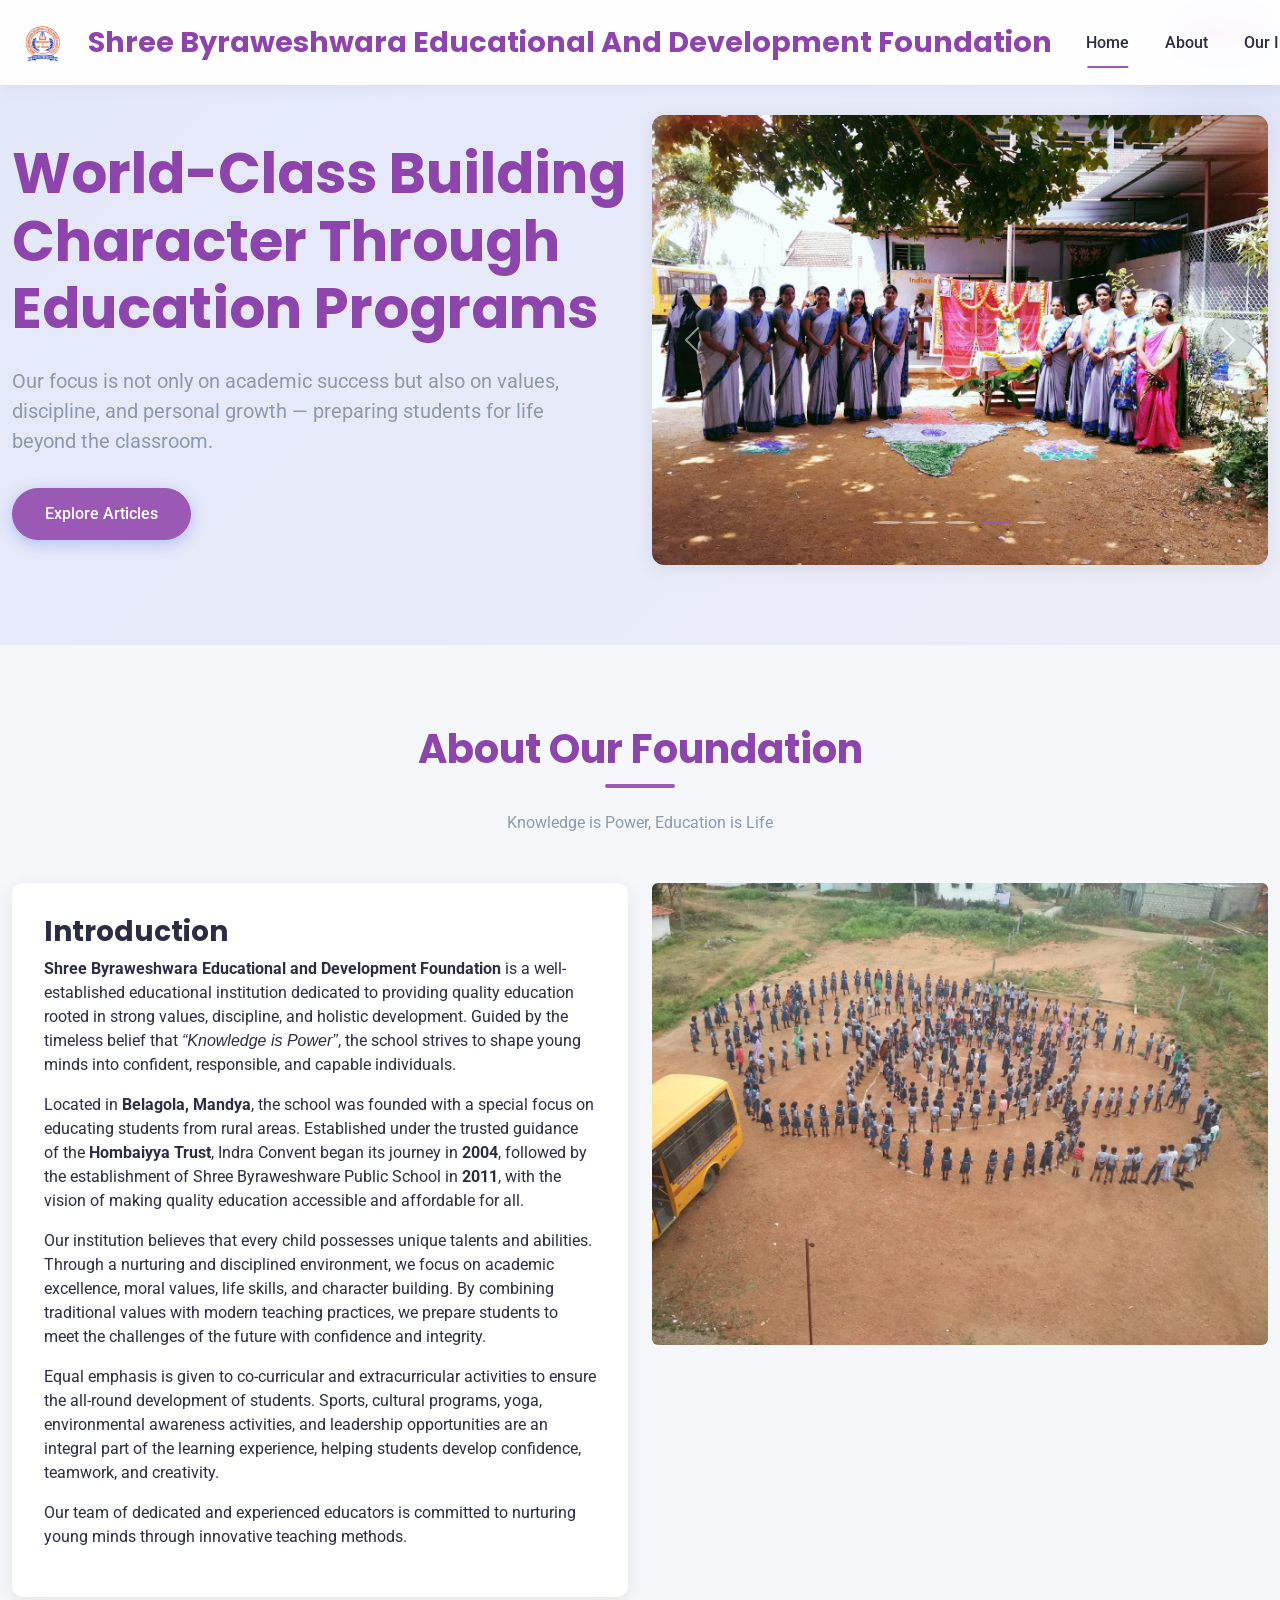
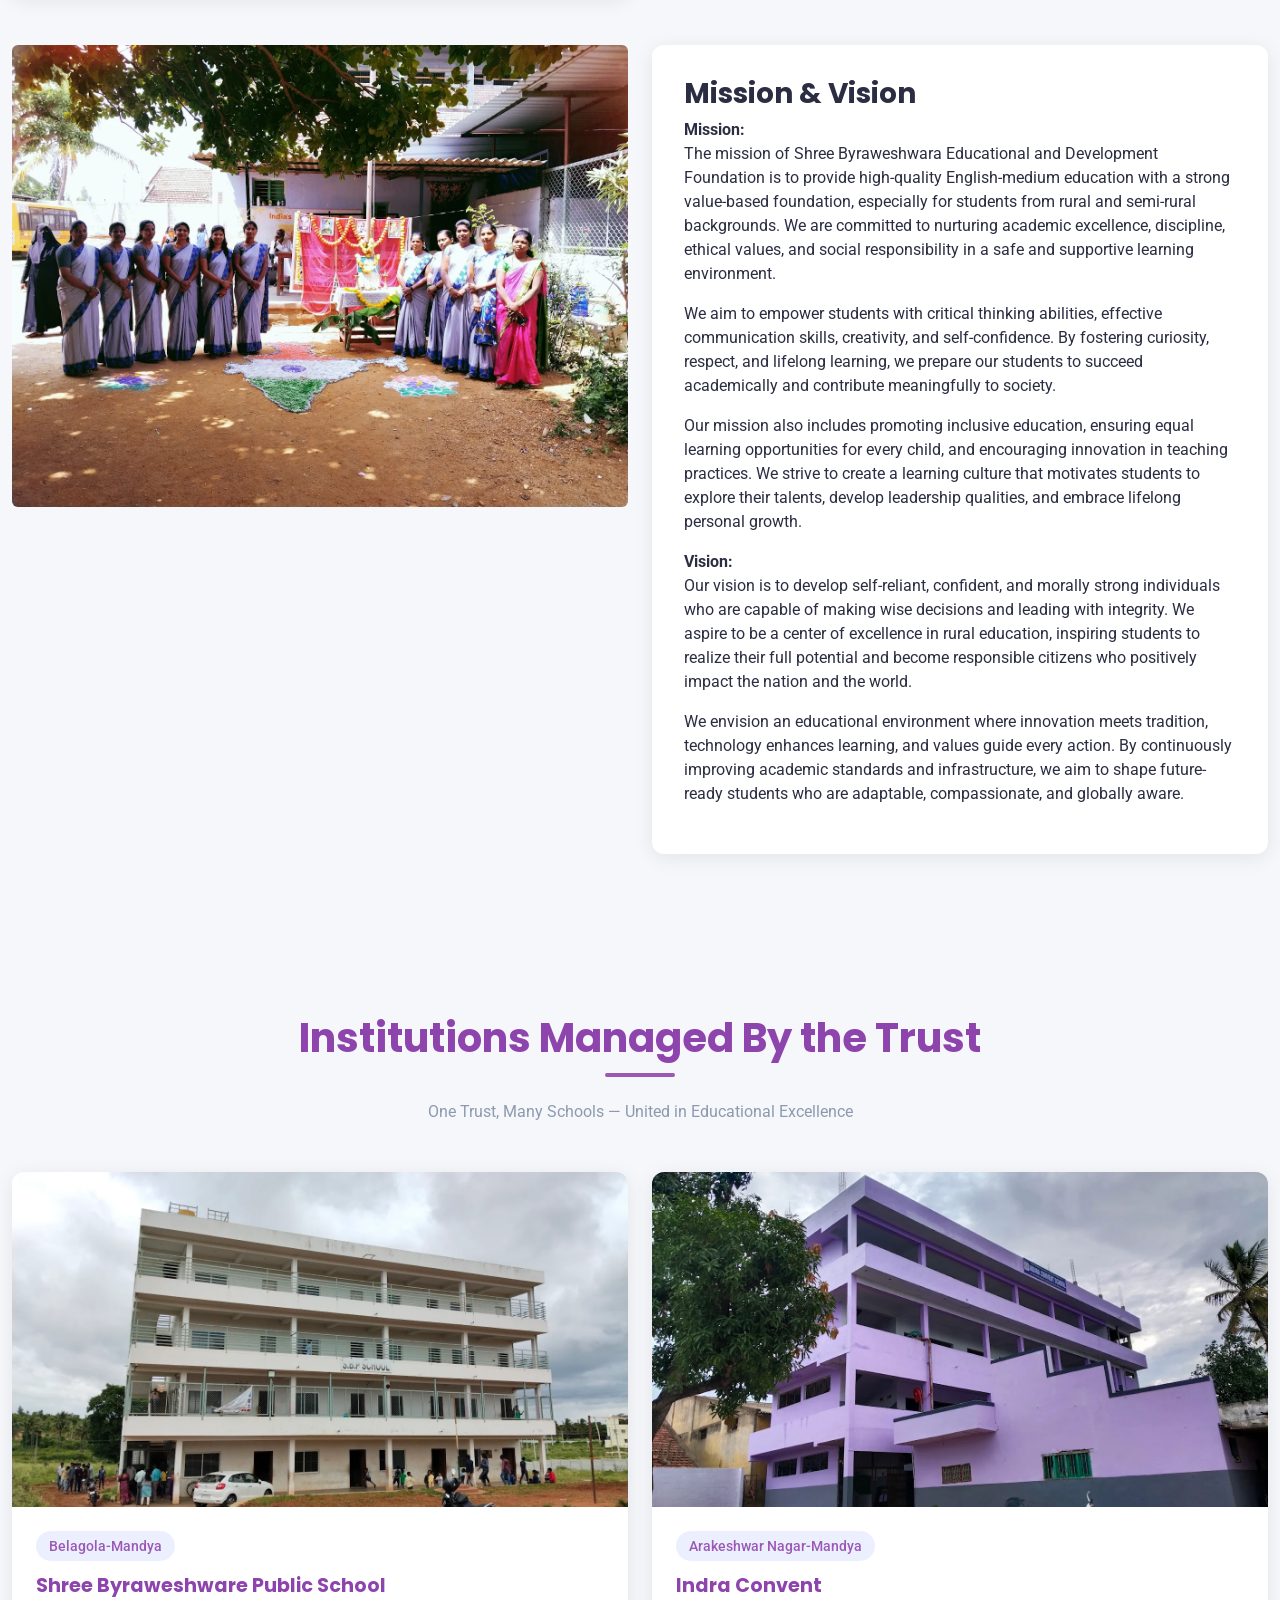
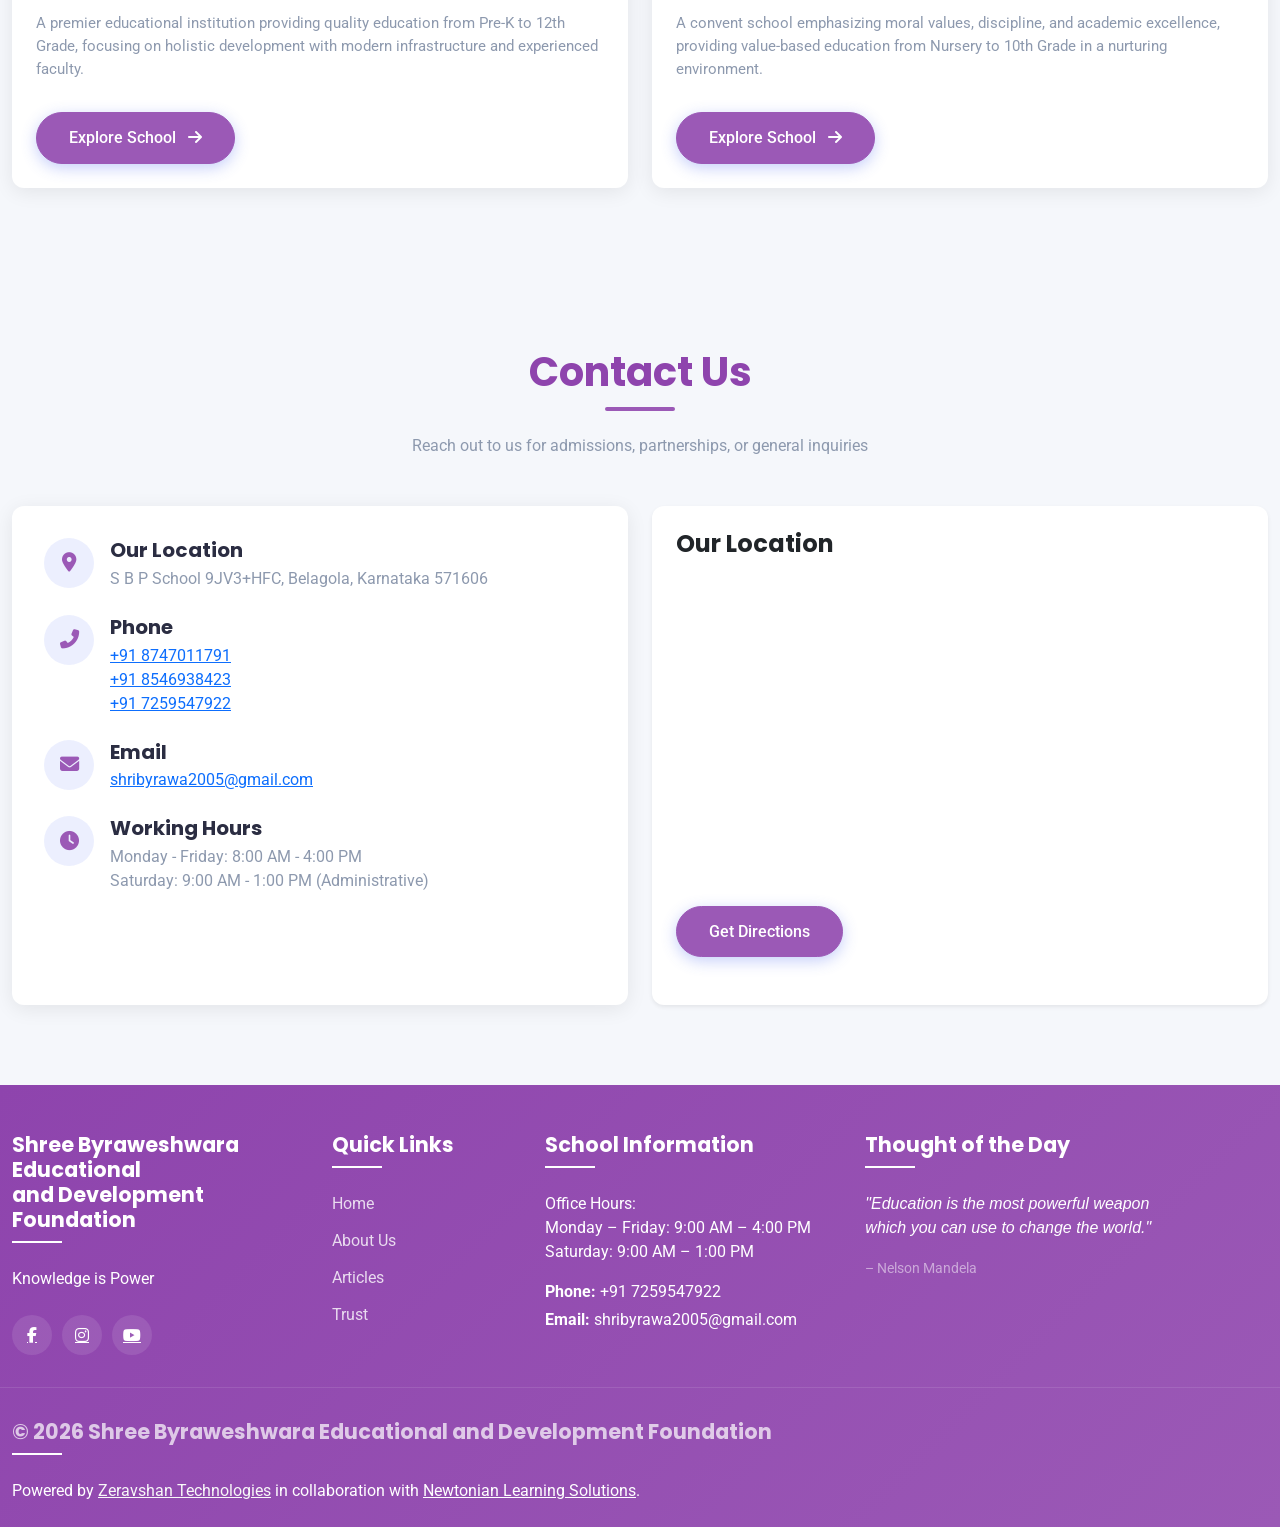
==== commit f86bdf51: "changes in mobile view" ====
--- a/School-website/index.html
+++ b/School-website/index.html
@@ -3,7 +3,7 @@
 <head>
     <meta charset="UTF-8">
     <meta name="viewport" content="width=device-width, initial-scale=1.0">
-    <title>GPP Public School</title>
+    <title>Shree Byraweshwara Educational and Development Foundation</title>
     <!-- Bootstrap 5 CSS -->
     <!-- Favicon and App Icons -->
     <link rel="apple-touch-icon" sizes="57x57" href="favicon/apple-icon-57x57.png">
@@ -19,6 +19,7 @@
     <link rel="icon" type="image/png" sizes="32x32" href="favicon/favicon-32x32.png">
     <link rel="icon" type="image/png" sizes="96x96" href="favicon/favicon-96x96.png">
     <link rel="icon" type="image/png" sizes="16x16" href="favicon/favicon-16x16.png">
+    
     <link rel="manifest" href="favicon/manifest.json">
     <meta name="msapplication-TileColor" content="#ffffff">
     <meta name="msapplication-TileImage" content="/favicon/ms-icon-144x144.png">
@@ -69,9 +70,9 @@
     <!-- Navigation -->
     <nav class="navbar navbar-expand-lg navbar-light fixed-top py-3">
         <div class="container">
-            <a class="navbar-brand" href="index.html">
-                <img src="Images/Logo.png" alt="School Logo" style="height: 40px; margin-right: 10px;"> 
-                GPP Public School</span>
+             <a class="navbar-brand" href="#home">
+                <img src="Images/sbplogo.png" alt="School Logo" style="height: 40px; margin-right: 10px;"> 
+                <span class="brand-text"> Shree Byraweshwara Educational<span class="brand-break"><br></span> And Development Foundation</span>
             </a>
             <button class="navbar-toggler p-0 border-0" type="button"
             data-bs-toggle="collapse" data-bs-target="#navbarContent"
@@ -87,21 +88,15 @@
                     <li class="nav-item">
                         <a class="nav-link" href="#about">About</a>
                     </li>
-                    <li class="nav-item">
-                        <a class="nav-link" href="#articles">Articles</a>
+                    <li class="nav-item dropdown">
+                    <a class="nav-link dropdown-toggle" href="#" role="button" data-bs-toggle="dropdown">
+                        Our Institutions
+                    </a>
+                        <ul class="dropdown-menu">
+                   <li><a class="nav-link" href="sbp.html">SBP School</a></li>    
+                        <li><a class="nav-link" href="indra.html">Indra Convent</a></li>   
+                         </ul>
                     </li>
-                    <li class="nav-item">
-                        <a class="nav-link" href="#achievements">Achievements</a>
-                    </li>
-                    <li class="nav-item">
-                        <a class="nav-link" href="#events">Events</a>
-                    </li>
-                    <li class="nav-item">
-                        <a class="nav-link" href="#gallery">Gallery</a>
-                    </li>
-                    <!-- <li class="nav-item">
-                        <a class="nav-link" href="#notifications">Notifications</a>
-                    </li> -->
                     <li class="nav-item">
                         <a class="nav-link" href="#contact">Contact</a>
                     </li>
@@ -117,7 +112,7 @@
 <section class="hero" id="home">
     <div class="container">
         <div class="row align-items-center hero-row">
-            <div class="col-lg-6 hero-content" data-aos="flip-up" style="margin-top:35px; order: 1;">
+            <div class="col-lg-6 hero-content" data-aos="flip-up" style="margin-top: 35px;">
                 <!-- Dynamic Headline Content -->
                 <div id="hero-headline">
                     <h1 id="hero-title">Inspiring Minds Through Learning</h1>
@@ -125,39 +120,58 @@
                         Discover stories, innovations, and insights shaping the future of education. 
                         From classroom success to modern teaching methods, explore articles that empower every learner.
                     </p>
-                    <a href="#articles" class="btn btn-primary me-3">Explore Articles</a>
-                    <a href="#about" class="btn btn-primary me-3">Know More</a>
-                </div>
-            </div>
-            <div class="col-lg-6 lg-0" style="order: 2;">
+                    <a href="sbp.html#articles" class="btn btn-primary me-3">Explore Articles</a>
+                </div>
+            </div>
+
+            <div class="col-lg-6 mt-5 mt-lg-0">
                 <!-- Carousel -->
                 <div id="heroCarousel" class="carousel slide" data-bs-ride="carousel">
                     <div class="carousel-inner">
-                        <div class="carousel-item active">
+
+                        <div class="carousel-item active" data-aos="flip-left">
                             <div class="hero-img">
-                                <img src="Images/prasana.png"
+                                <a href="sbp.html#events">
+                                <img src="Images/e1.jpeg" 
                                      alt="Education Technology" class="d-block w-100">
+                                 </a>
                             </div>
                         </div>
                         <div class="carousel-item " data-aos="flip-left">
                             <div class="hero-img">
-                                <img src="Images/H1.jpeg" 
+                                <a href="sbp.html#events">
+                                <img src="Images/k1.jpeg" 
                                      alt="School Children Learning" class="d-block w-100">
-                            </div>
-                        </div>
+                                </a>
+                            </div>
+                        </div>
+
                         <div class="carousel-item" data-aos="flip-right">
                             <div class="hero-img">
-                                <img src="Images/karate.jpeg" 
+                                <a href="indra.html#events">
+                                <img src="Images/inde.jpeg" 
                                      alt="Teacher Guiding Students" class="d-block w-100">
+                                </a>     
                             </div>
                         </div>
 
                         <div class="carousel-item">
                             <div class="hero-img">
-                                <img src="Images/m5.png"  alt="Group Study" class="d-block w-100">
-                            </div>
-                        </div>
+                                <a href="indra.html">
+                                <img src="Images/trust2.png"  alt="Group Study" class="d-block w-100">
+                                </a>
+                            </div>
+                        </div>
+
+                        <div class="carousel-item">
+                            <div class="hero-img">
+                                <img src="Images/yoga.jpeg" 
+                                     alt="Education Technology" class="d-block w-100">
+                            </div>
+                        </div>
+
                     </div>
+
                     <button class="carousel-control-prev" type="button" data-bs-target="#heroCarousel" data-bs-slide="prev">
                         <span class="carousel-control-prev-icon" aria-hidden="true"></span>
                         <span class="visually-hidden">Previous</span>
@@ -173,539 +187,182 @@
                         <button type="button" data-bs-target="#heroCarousel" data-bs-slide-to="1" aria-label="Slide 2"></button>
                         <button type="button" data-bs-target="#heroCarousel" data-bs-slide-to="2" aria-label="Slide 3"></button>
                         <button type="button" data-bs-target="#heroCarousel" data-bs-slide-to="3" aria-label="Slide 4"></button>
+                        <button type="button" data-bs-target="#heroCarousel" data-bs-slide-to="4" aria-label="Slide 5"></button>
                     </div>
                 </div>
             </div>
         </div>
     </div>
 </section>
- <section class="section" id="about">
+
+<!-- About Section -->
+<section class="section" id="about">
     <div class="container">
         <div class="section-title">
-            <h2>About Our School</h2>
+            <h2>About Our Foundation</h2>
             <p>Knowledge is Power, Education is Life</p>
         </div>
 
         <div class="row align-items-stretch mb-5">
             <div class="col-lg-6">
-                <div class="about-content h-100">
-                    <h3>Introduction</h3>
-                    <p>
-                        G.P.P Public School is a nurturing educational institution that celebrates the
-                        uniqueness of every child and focuses on identifying, developing, and refining
-                        their natural abilities, talents, and strengths. We believe that education is not
-                        merely the acquisition of knowledge, but a lifelong journey of personal growth,
-                        character building, and responsible citizenship.
-                    </p>
-                    <p>
-                        Our school is committed to shaping students into confident individuals who are
-                        intellectually curious, morally grounded, and socially responsible. By fostering
-                        tolerance, respect, and appreciation for diverse cultures and religions, we create
-                        an inclusive learning environment that prepares students to thrive in a
-                        multicultural and interconnected world.
-                    </p>
-                    <p>
-                        At G.P.P Public School, we blend modern teaching methodologies with strong value-based
-                        education. Through the integration of technology, innovative classroom practices,
-                        and experiential learning, we ensure that students are equipped with the skills
-                        needed to succeed in academics as well as real-life situations.
-                    </p>
-                </div>
-            </div>
-
+    <div class="about-content h-100">
+        <h3>Introduction</h3>
+
+        <p>
+            <strong>Shree Byraweshwara Educational and Development Foundation</strong> is a well-established
+            educational institution dedicated to providing quality education rooted in strong
+            values, discipline, and holistic development. Guided by the timeless belief that
+            <em>“Knowledge is Power”</em>, the school strives to shape young minds into confident,
+            responsible, and capable individuals.
+        </p>
+
+        <p>
+            Located in <strong>Belagola, Mandya</strong>, the school was founded with a special
+            focus on educating students from rural areas. Established under the trusted guidance
+            of the <strong>Hombaiyya Trust</strong>, Indra Convent began its journey in
+            <strong>2004</strong>, followed by the establishment of Shree Byraweshware Public
+            School in <strong>2011</strong>, with the vision of making quality education accessible
+            and affordable for all.
+        </p>
+
+        <p>
+            Our institution believes that every child possesses unique talents and abilities.
+            Through a nurturing and disciplined environment, we focus on academic excellence,
+            moral values, life skills, and character building. By combining traditional values
+            with modern teaching practices, we prepare students to meet the challenges of the
+            future with confidence and integrity.
+        </p>
+
+        <p>
+            Equal emphasis is given to co-curricular and extracurricular activities to ensure the
+            all-round development of students. Sports, cultural programs, yoga, environmental
+            awareness activities, and leadership opportunities are an integral part of the
+            learning experience, helping students develop confidence, teamwork, and creativity.
+        </p>
+
+        <p>
+            Our team of dedicated and experienced educators is committed to nurturing young minds
+            through innovative teaching methods.
+        </p>
+    </div>
+</div>
             <div class="col-lg-6">
-                <img src="Images/A1.png" class="img-fluid rounded" alt="School Campus">
+                <img src="Images/trust1.png" class="img-fluid rounded" alt="School Campus">
             </div>
         </div>
 
         <div class="row align-items-stretch">
-            <div class="col-lg-6 order-lg-2">
-                <div class="about-content h-100">
-                    <h3>Mission & Vision</h3>
-                    <p>
-                        <strong>Mission:</strong>  
-                        Our mission at G.P.P Public School is to provide high-quality English-medium
-                        education with an affordable fee structure, especially catering to students
-                        from rural regions such as Attahalli and Bannur. We aim to create equal learning
-                        opportunities by delivering academic excellence, ethical values, and holistic
-                        development in a supportive and disciplined environment.
-                    </p>
-                    <p>
-                        We are dedicated to laying a strong educational foundation that empowers students
-                        with critical thinking skills, creativity, effective communication, and a sense
-                        of social responsibility, enabling them to face future challenges with confidence.
-                    </p>
-                    <p>
-                        <strong>Vision:</strong>  
-                        Our vision is to develop self-motivated, confident, and independent learners who
-                        possess strong decision-making abilities and leadership qualities. At G.P.P Public
-                        School, we strive to inspire students to become future leaders who contribute
-                        positively to society through integrity, innovation, and lifelong learning.
-                    </p>
-                </div>
-            </div>
+           <div class="col-lg-6 order-lg-2">
+            <div class="about-content h-100">
+                <h3>Mission & Vision</h3>
+
+                <p>
+                    <strong>Mission:</strong><br>
+                    The mission of Shree Byraweshwara Educational and Development Foundation is to provide
+                    high-quality English-medium education with a strong value-based foundation, especially
+                    for students from rural and semi-rural backgrounds. We are committed to nurturing
+                    academic excellence, discipline, ethical values, and social responsibility in a safe
+                    and supportive learning environment.
+                </p>
+
+                <p>
+                    We aim to empower students with critical thinking abilities, effective communication
+                    skills, creativity, and self-confidence. By fostering curiosity, respect, and lifelong
+                    learning, we prepare our students to succeed academically and contribute meaningfully
+                    to society.
+                </p>
+
+                <p>
+                    Our mission also includes promoting inclusive education, ensuring equal learning
+                    opportunities for every child, and encouraging innovation in teaching practices. We
+                    strive to create a learning culture that motivates students to explore their talents,
+                    develop leadership qualities, and embrace lifelong personal growth.
+                </p>
+
+                <p>
+                    <strong>Vision:</strong><br>
+                    Our vision is to develop self-reliant, confident, and morally strong individuals who are
+                    capable of making wise decisions and leading with integrity. We aspire to be a center
+                    of excellence in rural education, inspiring students to realize their full potential
+                    and become responsible citizens who positively impact the nation and the world.
+                </p>
+
+                <p>
+                    We envision an educational environment where innovation meets tradition, technology
+                    enhances learning, and values guide every action. By continuously improving academic
+                    standards and infrastructure, we aim to shape future-ready students who are adaptable,
+                    compassionate, and globally aware.
+                </p>
+
+
+            </div>
+        </div>
 
             <div class="col-lg-6 order-lg-1">
-                <img src="Images/A2.jpg" class="img-fluid rounded" alt="Students Learning">
+                <img src="Images/trust2.png" class="img-fluid rounded" alt="Students Learning">
             </div>
         </div>
     </div>
 </section>
 
-
-    <!-- Articles Section -->
-    <section class="section bg-light" id="articles" data-aos="slide-up">
+    <!-- Schools Section -->
+    <section class="section schools-section" id="schools">
         <div class="container">
-            <div class="section-title">
-                <h2>Latest Articles</h2>
-                <p>Insights and perspectives from our educators and thought leaders</p>
-            </div>
-            <div class="row">
-                <div class="col-md-6 col-lg-4 mb-4">
-                    <div class="article-card" data-article="1">
-                        <img src="https://images.unsplash.com/photo-1585241936939-be4099591252?w=500&auto=format&fit=crop&q=60&ixlib=rb-4.1.0&ixid=M3wxMjA3fDB8MHxzZWFyY2h8Mnx8YXJ0aWNsZXxlbnwwfHwwfHx8MA%3D%3D" alt="Future of Education" class="article-img"  href="article-details.html?id=1">
-                        <div class="article-content">
-                            <div class="article-meta">
-                                <span><i class="far fa-calendar me-1"></i> Oct 12, 2023</span>
-                                <div class="article-author">
-                                    <span>Dr. Sarah Chen</span>
-                                </div>
-                            </div>
-                            <h4 class="mb-3">The Future of Education: Technology in the Classroom</h4>
-                            <p class="mb-3">Exploring how emerging technologies are transforming teaching methods and student learning experiences in the 21st century classroom.</p>
-                           <a class="btn btn-sm btn-outline-primary read-more-btn" href="article-details.html?id=1">
-                            Read More <i class="fas fa-arrow-right ms-2"></i></a>
+            <div class="section-title text-center mb-5">
+                <h2>Institutions Managed By the Trust</h2>
+                <p class="section-description">One Trust, Many Schools — United in Educational Excellence</p>
+            </div>
+
+            <div class="row g-4 justify-content-center">
+               <!-- School 1 - Shree Byraweshware Public School -->
+            <div class="col-lg-6">
+                <a href="sbp.html" class="school-link">
+                    <div class="achievement-card">
+                        <div class="achievement-img">
+                            <img src="Images/sbp1.png" alt="Shree Byraweshware Public School" loading="lazy">
+                            <div class="school-badge">Est. 2011</div>
+                        </div>
+                        <div class="achievement-content">
+                            <span class="achievement-category">Belagola-Mandya</span>
+                            <h4>Shree Byraweshware Public School</h4>
+                            <p>
+                                A premier educational institution providing quality education from Pre-K to 12th Grade, 
+                                focusing on holistic development with modern infrastructure and experienced faculty.
+                            </p>
+                            <span class="btn btn-primary mt-3">
+                                Explore School <i class="fas fa-arrow-right ms-2"></i>
+                            </span>
                         </div>
                     </div>
-                </div>
-                <div class="col-md-6 col-lg-4 mb-4">
-                    <div class="article-card" data-article="2">
-                        <img src="https://images.unsplash.com/photo-1476242906366-d8eb64c2f661?q=80&w=1469&auto=format&fit=crop&ixlib=rb-4.1.0&ixid=M3wxMjA3fDB8MHxwaG90by1wYWdlfHx8fGVufDB8fHx8fA%3D%3D" alt="Student Wellbeing" class="article-img">
-                        <div class="article-content">
-                            <div class="article-meta">
-                                <span><i class="far fa-calendar me-1"></i> Oct 5, 2023</span>
-                                <div class="article-author">
-                                    <span>Dr. Michael Rodriguez</span>
-                                </div>
-                            </div>
-                            <h4 class="mb-3">Prioritizing Student Mental Health in Academic Settings</h4>
-                            <p class="mb-3">A comprehensive look at strategies schools can implement to support student wellbeing and create a balanced learning environment.</p>
-                              <a class="btn btn-sm btn-outline-primary read-more-btn" href="article-details.html?id=2">
-                            Read More <i class="fas fa-arrow-right ms-2"></i></a>
-                        </div>
-                    </div>
-                </div>
-                <div class="col-md-6 col-lg-4 mb-4">
-                    <div class="article-card" data-article="3">
-                        <img src="https://images.unsplash.com/photo-1635942046031-041e9baea8bd?q=80&w=687&auto=format&fit=crop&ixlib=rb-4.1.0&ixid=M3wxMjA3fDB8MHxwaG90by1wYWdlfHx8fGVufDB8fHx8fA%3D%3D" alt="Inclusive Education" class="article-img">
-                        <div class="article-content">
-                            <div class="article-meta">
-                                <span><i class="far fa-calendar me-1"></i> Sep 28, 2023</span>
-                                <div class="article-author">
-                                    <span>Prof. Elena Petrova</span>
-                                </div>
-                            </div>
-                            <h4 class="mb-3">Creating Inclusive Learning Environments for All Students</h4>
-                            <p class="mb-3">How schools can adapt teaching methodologies and physical spaces to accommodate diverse learning needs and abilities.</p>
-                              <a class="btn btn-sm btn-outline-primary read-more-btn" href="article-details.html?id=3">
-                            Read More <i class="fas fa-arrow-right ms-2"></i></a>
-                        </div>
-                    </div>
-                </div>
-            </div>
-        </div>
-      
-        <div class="text-center mt-4">
-            <a href="articles.html#articles" class="btn btn-primary">View All Articles</a>
+                </a>
+            </div>
+
+                <!-- School 2 - Indra Convent -->
+                <div class="col-lg-6">
+                    <a href="indra.html" class="school-link">
+                        <div class="achievement-card">
+                            <div class="achievement-img">
+                                <img src="Images/indra1.png" alt="Indra Convent" loading="lazy">
+                                <div class="school-badge">Est. 2004</div>
+                            </div>
+                            <div class="achievement-content">
+                                <span class="achievement-category">Arakeshwar Nagar-Mandya</span>
+                                <h4>Indra Convent</h4>
+                                <p>
+                                    A convent school emphasizing moral values, discipline, and academic excellence, 
+                                    providing value-based education from Nursery to 10th Grade in a nurturing environment.
+                                </p>
+                                <span class="btn btn-primary mt-3">
+                                    Explore School <i class="fas fa-arrow-right ms-2"></i>
+                                </span>
+                            </div>
+                        </div>
+                    </a>
+                </div>
+
+            </div>
         </div>
     </section>
-    
-   <!-- Achievements Section -->
-<section class="section" id="achievements" data-aos="slide-up">
-    <div class="container">
-        <div class="section-title">
-            <h2>School News & Achievements</h2>
-            <p>Celebrating the remarkable accomplishments of our students and faculty</p>
-        </div>
-        <div class="row">
-
-            <!-- Achievement 1 : Sports Awards -->
-            <div class="col-md-6 col-lg-4 mb-4">
-                <div class="card" data-achievement="1">
-                    <img src="Images/sports.jpeg" class="card-img-top" alt="sports">
-                    <div class="card-body">
-                        <span class="card-category">Sports Excellence</span>
-                        <h5 class="card-title">Outstanding Sports Achievements</h5>
-                        <p class="card-text">
-                            Our students have won multiple awards in inter-school and district-level sports
-                            competitions, showcasing teamwork, discipline, and excellence across various
-                            athletic events.
-                        </p>
-                    </div>
-                </div>
-            </div>
-
-            <!-- Achievement 2 : Yoga Day -->
-            <div class="col-md-6 col-lg-4 mb-4">
-                <div class="card" data-achievement="2">
-                    <img src="Images/yoga.jpeg" class="card-img-top" alt="Yoga">
-                    <div class="card-body">
-                        <span class="card-category">Health & Wellness</span>
-                        <h5 class="card-title">International Yoga Day Celebration</h5>
-                        <p class="card-text">
-                            Our school celebrated International Yoga Day with active participation from
-                            students and staff, promoting physical fitness, mental well-being, and a
-                            healthy lifestyle.
-                        </p>
-                    </div>
-                </div>
-            </div>
-
-            <!-- Achievement 3 : Karate -->
-            <div class="col-md-6 col-lg-4 mb-4">
-                <div class="card" data-achievement="3">
-                    <img src="Images/k2.jpeg" class="card-img-top" alt="karate">
-                    <div class="card-body">
-                        <span class="card-category">Martial Arts</span>
-                        <h5 class="card-title">Karate Championship Winners</h5>
-                        <p class="card-text">
-                            Our karate students achieved top honors in regional and state-level karate
-                            championships, reflecting their dedication, discipline, and strong
-                            self-defense skills.
-                        </p>
-                    </div>
-                </div>
-            </div>
-
-            <div class="text-center mt-4">
-                <a href="articles.html#achievements" class="btn btn-primary">
-                    View All  <i class="fas fa-arrow-right ms-2"></i>
-                </a>
-            </div>
-
-        </div>
-    </div>
-</section>
-
-<!-- Events Section - Redesigned -->
-<section class="section " id="events" data-aos="slide-up">
-    <div class="container">
-        <div class="section-title">
-            <h2>Events</h2>
-            <p>Join us for enriching experiences that extend learning beyond the classroom</p>
-        </div>
-        <div class="row">
-            <!-- Event 1: Yellow Day -->
-            <div class="col-lg-4 col-md-6 mb-4">
-                <div class="event-card">
-                    <div class="event-date">
-                        <div class="event-day">15</div>
-                        <div class="event-month">OCT</div>
-                    </div>
-                    <img src="Images/eve1.png" alt="Yellow Day Celebration" class="event-img">
-                    <div class="event-content">
-                        <div class="event-time">
-                            <i class="far fa-clock me-2"></i> 9:00 AM - 4:00 PM
-                        </div>
-                        <div class="event-location">
-                            <i class="fas fa-map-marker-alt me-2"></i> School Campus
-                        </div>
-                        <h4 class="mb-2">Yellow Day Celebration</h4>
-                        <p class="mb-3">
-                            A joyful and colorful celebration for our kindergarten and primary students. Children dress in yellow and take part in fun-filled activities like art & craft, rhymes, storytelling, and games. The event encourages creativity, color recognition, and confident expression in a happy learning environment.
-                        </p>
-                    </div>
-                </div>
-            </div>
-
-                    <!-- Event 2: Makara Sankranti Celebration -->
-        <div class="col-lg-4 col-md-6 mb-4">
-            <div class="event-card">
-                 <div class="event-date">
-                        <div class="event-day">14</div>
-                        <div class="event-month">JAN</div>
-                    </div>
-                <img src="Images/v12.jpeg"
-                    alt="Makara Sankranti Celebration" class="event-img">
-                <div class="event-content">
-                    <div class="event-time">
-                        <i class="far fa-clock me-2"></i> 9:30 AM - 1:00 PM
-                    </div>
-                    <div class="event-location">
-                        <i class="fas fa-map-marker-alt me-2"></i> School Campus
-                    </div>
-                    <h4 class="mb-2">Makara Sankranti Celebration</h4>
-                    <p class="mb-3">
-                        G P P Public School -Attahalli embraced the festive spirit of Makara Sankranthi, marking the sun's northward journey with traditional gaiety this month on 14th of January. The School's celebration was a modest yet vibrant affair, attended by students, teachers staff and prominent members of the school community, including Founder and Secretary G P Prasanna,Trustee Geetha Prasanna, Principal MohseenTaj, Administrator Khalander khan and HM Shwetha N
-                    </p>
-                </div>
-            </div>
-        </div>
-
-
-            <!-- Event 3: Sports Winners -->
-            <div class="col-lg-4 col-md-6 mb-4">
-                <div class="event-card">
-                    <img src="Images/sports.webp"
-                         alt="Sports Winners Ceremony" class="event-img">
-                    <div class="event-content">
-                        <div class="event-time">
-                            <i class="far fa-clock me-2"></i> 8:00 AM - 6:00 PM
-                        </div>
-                        <div class="event-location">
-                            <i class="fas fa-map-marker-alt me-2"></i> School Sports Ground
-                        </div>
-                        <h4 class="mb-2">Sports Champions Recognition</h4>
-                        <p class="mb-3">
-                            Celebrating our young champions who excelled in various sports competitions. The ceremony honors teamwork, discipline, and dedication, with medals and certificates awarded to students who demonstrated outstanding sportsmanship and performance.
-                        </p>
-                    </div>
-                </div>
-            </div>
-
-        </div>
-
-        <div class="text-center mt-4">
-            <a href="articles.html#events" class="btn btn-primary">
-                View All Events <i class="fas fa-arrow-right ms-2"></i>
-            </a>
-        </div>
-    </div>
-</section>
-
-    <!-- Notifications Section - Redesigned -->
-    <!-- <section class="section bg-light" id="notifications" data-aos="slide-up">
-        <div class="container">
-            <div class="section-title">
-                <h2>Important Notifications</h2>
-                <p>Stay updated with the latest announcements from our school administration</p>
-            </div>
-            <div class="row">
-                <div class="col-lg-6 mb-4">
-                    <div class="notification-card">
-                        <div class="notification-header">
-                            <div class="notification-icon">
-                                <i class="fas fa-calendar-alt"></i>
-                            </div>
-                            <div class="notification-title">
-                                <h5 class="mb-1">Revised Academic Calendar</h5>
-                            </div>
-                            <div class="notification-date">Oct 5, 2023</div>
-                        </div>
-                        <div class="notification-body">
-                            <p>The second semester will begin on January 15th, 2024. Please check the student portal for the complete updated schedule, including examination dates and holiday breaks.</p>
-                            <p>Important dates to remember:</p>
-                            <ul>
-                                <li>Semester 2 begins: January 15, 2024</li>
-                                <li>Mid-term exams: March 10-15, 2024</li>
-                                <li>Spring break: April 1-5, 2024</li>
-                                <li>Final exams: June 3-14, 2024</li>
-                            </ul>
-                            <div class="notification-tags">
-                                <span class="notification-tag">Academic</span>
-                                <span class="notification-tag">Calendar</span>
-                                <span class="notification-tag">Important</span>
-                            </div>
-                        </div>
-                    </div>
-                </div>
-                <div class="col-lg-6 mb-4">
-                    <div class="notification-card">
-                        <div class="notification-header">
-                            <div class="notification-icon">
-                                <i class="fas fa-graduation-cap"></i>
-                            </div>
-                            <div class="notification-title">
-                                <h5 class="mb-1">Scholarship Applications Open</h5>
-                            </div>
-                            <div class="notification-date">Oct 1, 2023</div>
-                        </div>
-                        <div class="notification-body">
-                            <p>Merit-based scholarships for grades 9-12 are now accepting applications. These scholarships recognize academic excellence, leadership, and community service.</p>
-                            <p>Available scholarships include:</p>
-                            <ul>
-                                <li>Academic Excellence Scholarship (up to $5,000)</li>
-                                <li>STEM Achievement Scholarship (up to $3,000)</li>
-                                <li>Community Leadership Award (up to $2,500)</li>
-                                <li>Arts and Creativity Grant (up to $2,000)</li>
-                            </ul>
-                            <p><strong>Deadline:</strong> November 30th, 2023</p>
-                            <div class="notification-tags">
-                                <span class="notification-tag">Scholarship</span>
-                                <span class="notification-tag">Financial Aid</span>
-                                <span class="notification-tag">Deadline</span>
-                            </div>
-                        </div>
-                    </div>
-                </div>
-                <div class="col-lg-6 mb-4">
-                    <div class="notification-card">
-                        <div class="notification-header">
-                            <div class="notification-icon">
-                                <i class="fas fa-bus"></i>
-                            </div>
-                            <div class="notification-title">
-                                <h5 class="mb-1">Bus Route Changes</h5>
-                            </div>
-                            <div class="notification-date">Sep 28, 2023</div>
-                        </div>
-                        <div class="notification-body">
-                            <p>New bus routes will be effective from October 10th, 2023. Please check the transportation section on the school portal for updated route maps and schedules.</p>
-                            <p>Key changes include:</p>
-                            <ul>
-                                <li>Route A: Extended to cover the new Maplewood subdivision</li>
-                                <li>Route B: Schedule adjusted by 15 minutes earlier</li>
-                                <li>Route C: New pickup point at Central Park</li>
-                                <li>Route D: Temporarily suspended due to road construction</li>
-                            </ul>
-                            <div class="notification-tags">
-                                <span class="notification-tag">Transportation</span>
-                                <span class="notification-tag">Update</span>
-                                <span class="notification-tag">Safety</span>
-                            </div>
-                        </div>
-                    </div>
-                </div>
-                <div class="col-lg-6 mb-4">
-                    <div class="notification-card">
-                        <div class="notification-header">
-                            <div class="notification-icon">
-                                <i class="fas fa-exclamation-triangle"></i>
-                            </div>
-                            <div class="notification-title">
-                                <h5 class="mb-1">Health & Safety Guidelines Update</h5>
-                            </div>
-                            <div class="notification-date">Sep 25, 2023</div>
-                        </div>
-                        <div class="notification-body">
-                            <p>Updated health and safety protocols will be implemented starting October 1st. These measures are designed to ensure the wellbeing of all students and staff.</p>
-                            <p>Important updates:</p>
-                            <ul>
-                                <li>Enhanced cleaning protocols in all common areas</li>
-                                <li>Hand sanitizer stations added throughout campus</li>
-                                <li>Revised sick policy - students must be symptom-free for 24 hours before returning</li>
-                                <li>New air filtration systems installed in classrooms</li>
-                            </ul>
-                            <div class="notification-tags">
-                                <span class="notification-tag">Health</span>
-                                <span class="notification-tag">Safety</span>
-                                <span class="notification-tag">Protocols</span>
-                            </div>
-                        </div>
-                    </div>
-                </div>
-            </div>
-            <div class="text-center mt-4">
-                <a href="articles.html#notifications" class="btn btn-primary">View All notifications <i class="fas fa-arrow-right ms-2"></i></a>
-            </div>
-        </div>
-    </section> -->
-
-    <!-- Gallery Section -->
-    <section class="section bg-light" id="gallery" data-aos="slide-up">
-        <div class="container">
-            <div class="section-title">
-                <h2>Gallery</h2>
-                <p>Capturing moments of learning, joy, and achievement</p>
-            </div>
-            <div class="row gallery-grid" id="galleryContainer">
-                <!-- Gallery items will be inserted here by JavaScript -->
-            </div>
-            
-            <!-- Pagination Indicator -->
-            <div class="text-center mt-4 mb-4">
-                <div class="gallery-pagination" id="galleryPagination">
-                    <!-- Pagination dots will be inserted here by JavaScript -->
-                </div>
-            </div>
-            
-            <div class="text-center mt-5">
-                <button class="btn btn-primary" id="morePhotosBtn" onclick="loadMorePhotos()">
-                    More Photos <i class="fas fa-arrow-right ms-2"></i>
-                </button>
-            </div>
-        </div>
-    </section>
-
-    <!-- Embedded Video Section -->
-    <section class="section" id="video" data-aos="slide-up">
-        <div class="container">
-            <div class="section-title">
-                <h2>Featured Videos</h2>
-                <p>Watch our latest school highlights and events</p>
-            </div>
-            <div class="row">
-                <!-- Video 1 -->
-                <div class="col-lg-4 col-md-6 mb-4">
-                    <div class="video-container" data-video-index="0">
-                        <video 
-                            class="embedded-video" 
-                            muted
-                            title="Click to open fullscreen">
-                            <source src="Images/video1.mp4" type="video/mp4">
-                            Your browser does not support the video tag.
-                        </video>
-                        <div class="video-overlay">
-                            <button class="video-play-btn" title="Open in fullscreen">
-                                <i class="fas fa-expand"></i>
-                            </button>
-                        </div>
-                    </div>
-                </div>
-
-                <!-- Video 2 -->
-                <div class="col-lg-4 col-md-6 mb-4">
-                    <div class="video-container" data-video-index="1">
-                        <video 
-                            class="embedded-video" 
-                            muted
-                            title="Click to open fullscreen">
-                            <source src="Images/video2.mp4" type="video/mp4">
-                            Your browser does not support the video tag.
-                        </video>
-                        <div class="video-overlay">
-                            <button class="video-play-btn" title="Open in fullscreen">
-                                <i class="fas fa-expand"></i>
-                            </button>
-                        </div>
-                    </div>
-                </div>
-
-                <!-- Video 3 -->
-                <div class="col-lg-4 col-md-6 mb-4">
-                    <div class="video-container" data-video-index="2">
-                        <video 
-                            class="embedded-video" 
-                            muted
-                            title="Click to open fullscreen">
-                            <source src="Images/video3.mp4" type="video/mp4">
-                            Your browser does not support the video tag.
-                        </video>
-                        <div class="video-overlay">
-                            <button class="video-play-btn" title="Open in fullscreen">
-                                <i class="fas fa-expand"></i>
-                            </button>
-                        </div>
-                    </div>
-                </div>
-            </div>
-        </div>
-    </section>
-
-    <!-- Video Modal for Fullscreen Playback -->
-    <div id="videoModal" class="video-modal">
-        <span class="video-modal-close">&times;</span>
-        <div class="video-modal-content">
-            <video 
-                id="fullscreenVideo" 
-                class="fullscreen-video" 
-                controls
-                autoplay>
-                <source src="" type="video/mp4">
-                Your browser does not support the video tag.
-            </video>
-        </div>
-    </div>
 
     <!-- Contact Section -->
     <section class="section" id="contact" data-aos="slide-up">
@@ -723,7 +380,8 @@
                             </div>
                             <div class="contact-details">
                                 <h5>Our Location</h5>
-                                <p>8VFH+964, Athahalli, utalli, Karnataka 571101</p>
+                                <p>S B P School 9JV3+HFC, Belagola, Karnataka 571606
+                                </p>
                             </div>
                         </div>
                         <div class="contact-item">
@@ -732,7 +390,11 @@
                             </div>
                             <div class="contact-details">
                                 <h5>Phone</h5>
-                                <a href="tel: +91 9986747242"> +91 9986747242</a>
+                                <a href="tel: +91 8747011791"> +91 8747011791</a>
+                                <br>
+                                <a href="tel: +91 8546938423"> +91 8546938423</a>
+                                <br>
+                                <a href="tel:  +91 7259547922">+91 7259547922</a>
                             </div>
                         </div>
                         <div class="contact-item">
@@ -741,10 +403,8 @@
                             </div>
                             <div class="contact-details">
                                 <h5>Email</h5>
-                                <a href="mailto:gpppublicschoolattahalli@gmail.com"><span style="word-break: break-all;">gpppublicschoolattahalli@gmail.com</span></a>
-                                <br>
-                                <a href="mailto:mohaseen499@gmail.com">mohaseen499@gmail.com</a>
-                            </div>
+                                <a href="mailto:shribyrawa2005@gmail.com"><span style="word-break: break-all;">shribyrawa2005@gmail.com</span></a>
+                                <br>                            </div>
                         </div>
                         <div class="contact-item">
                             <div class="contact-icon">
@@ -752,8 +412,8 @@
                             </div>
                             <div class="contact-details">
                                 <h5>Working Hours</h5>
-                                <p>Monday - Friday: 8:00 AM - 5:30 PM</p>
-                                <p>Saturday: 8:00 AM - 2:00 PM </p>
+                                <p>Monday - Friday: 8:00 AM - 4:00 PM</p>
+                                <p>Saturday: 9:00 AM - 1:00 PM (Administrative)</p>
                             </div>
                         </div>
                     </div>
@@ -764,8 +424,7 @@
                         <h4 class="mb-4">Our Location</h4>
                         <!-- Google Map -->
                         <div class="google-map mb-3 rounded overflow-hidden">
-                            <iframe
-                            src="https://www.google.com/maps/embed?pb=!1m18!1m12!1m3!1d31519.0123456789!2d76.6568054!3d12.3132019!2m3!1f0!2f0!3f0!3m2!1i1024!2i768!4f13.1!3m3!1m2!1s0x3baf0da2cf3fb13b%3A0x2e6d034edecc5484!2sGPP%20Public%20school!5e0!3m2!1sen!2sin!4v0000000000000000"
+                            <iframe src="https://www.google.com/maps/embed?pb=!1m18!1m12!1m3!1d3896.835423656703!2d76.60107007551801!3d12.3939480272787!2m3!1f0!2f0!3f0!3m2!1i1024!2i768!4f13.1!3m3!1m2!1s0x3baf799bcbe1edb5%3A0x8e3026ba30c6bd16!2sS%20B%20P%20School!5e0!3m2!1sen!2sin!4v1768801417185!5m2!1sen!2sin" 
                             width="100%"
                             height="300"
                             style="border:0;"
@@ -775,14 +434,13 @@
                             </iframe>
                         </div>
                         <!-- Direction Button -->
-                        <a href="https://maps.app.goo.gl/2s9h4L4Kqfewj7zm8"
+                        <a href="https://maps.app.goo.gl/oSgUyqaczSfKMfkV7"
                         target="_blank"
                         class="btn btn-primary w-100" style="max-width: fit-content;">
                             Get Directions
                         </a>
                     </div>
                 </div>
-            </div>
             </div>
         </div>
     </section>
@@ -791,13 +449,12 @@
         <div class="container">
             <div class="row">
                 <div class="col-md-3 mb-4 mb-md-0">
-                    <h5>G.P.P Public School</h5>
-                    <p>Knowledge is Power, Education is Life</p>
-                    <div class="social-links">
-                        <a href="#"><i class="fab fa-facebook-f"></i></a>
-                        <a href="#"><i class="fab fa-instagram"></i></a>
-                        <a href="https://youtube.com/@gpppublicschoolattahalli?si=HrfAXM66m1wQ4LZh" target="_blank"><i class="fab fa-youtube"></i></a>
-                        <a href="#"><i class="fab fa-linkedin-in"></i></a>
+                    <h5> Shree Byraweshwara Educational <br>and Development Foundation</h5>
+                    <p>Knowledge is Power</p>
+                   <div class="social-links">
+                        <a href="https://www.facebook.com/share/16ZMuPs6E7/" target = blank><i class="fab fa-facebook-f"></i></a>
+                        <a href="https://www.instagram.com/sbpschoolbelagola?igsh=MW1pNTZ1cmFxd3lsYg==" target = blank><i class="fab fa-instagram"></i></a>
+                        <a href="https://youtube.com/@shreebhyravaindiraeducation?si=ENWRTnnm9WAc4wde" target = blank><i class="fab fa-youtube"></i></a>
                     </div>
                 </div>
                 <div class="col-md-2 col-6 mb-4 mb-md-0">
@@ -806,32 +463,32 @@
                         <li><a href="index.html">Home</a></li>
                         <li><a href="index.html#about">About Us</a></li>
                         <li><a href="articles.html">Articles</a></li>
-                        <li><a href="index.html#events">Events</a></li>
-                        <li><a href="index.html#notifications">Notifications</a></li>
+                        <li><a href="index.html">Trust</a></li>
                     </ul>
                 </div>
                <div class="col-md-3">
                     <h5>School Information</h5>
                     <p class="mt-3">
                         Office Hours: <br>
-                        Monday – Friday: 8:00 AM – 5:30 PM <br>
-                        Saturday: 8:00 AM – 2:00 PM
+                        Monday – Friday: 9:00 AM – 4:00 PM <br>
+                        Saturday: 9:00 AM – 1:00 PM
                     </p>
-                    <p class="mb-1"><strong>Phone:</strong> +91 9986747242 </p>
-                    <p class="mb-0"><strong>Email:</strong> <span style="word-break: break-all;">mohaseen499@gmail.com</span></p>
+                    <p class="mb-1"><strong>Phone:</strong> +91 7259547922 </p>
+                    <p class="mb-0"><strong>Email:</strong> <span style="word-break: break-all;">shribyrawa2005@gmail.com</span></p>
                     
                 </div>
-                  <div class="col-md-4 ">
-            <div class="footer-motivation">
-                 <h5 class="footer-title">Knowledge is Power,Education is Life</h5>
-                <p id="motivationText" class="motivation-text"></p>
-            </div>
+                  <div class="col-md-3">
+            <h5>Thought of the Day</h5>
+            <p class="mt-3 fst-italic">
+                "Education is the most powerful weapon which you can use to change the world."
+            </p>
+            <small class="text-white-50">– Nelson Mandela</small>
         </div>
             <div class="copyright d-flex">
-                <h5 >&copy; 2026 G.P.P Public School. All rights reserved.</h5>
+                <h5 >&copy; 2026 Shree Byraweshwara Educational and Development Foundation</h5>
                 </div>
                 <div>
-                <p class="mb-0">Powered by <a href="https://zeravshantechnologies.com/" target="_blank" style="color: white;">Zeravshan Technologies</a> in collaboration with <a href="https://newtonianlearningsolutions.com/" target="_blank" style="color: white; ">Newtonian Learning Solutions</a>.</p>
+                <p class="mb-0">Powered by <a href="https:/zeravshantechnologies.com/" target="_blank" style="color: rgb(248, 248, 248); ">Zeravshan Technologies</a> in collaboration with <a href="https://newtonianlearningsolutions.com" target="_blank" style="color: white; ">Newtonian Learning Solutions</a>.</p>
             </div>
         </div>
     </footer>
@@ -852,7 +509,14 @@
             <button id="lightboxNextBtn" class="lightbox-arrow lightbox-next" title="Next Image">
                 <i class="fas fa-chevron-right"></i>
             </button>
-         
+            <div class="lightbox-controls">
+                <button id="zoomInBtn" class="lightbox-btn" title="Zoom In">
+                    <i class="fas fa-plus"></i>
+                </button>
+                <button id="zoomOutBtn" class="lightbox-btn" title="Zoom Out">
+                    <i class="fas fa-minus"></i>
+                </button>   
+            </div>
         </div>
     </div>
 
--- a/School-website/style.css
+++ b/School-website/style.css
@@ -106,7 +106,7 @@
 }
 
 .container {
-max-width: 1701px;
+max-width: 2518px;
 }
 html {
   scroll-padding-top: 90px; /* adjust based on navbar height */
@@ -130,10 +130,25 @@
 }
 
 .navbar-brand {
-font-family: 'Poppins', sans-serif;
-font-weight: 700;
-font-size: 1.8rem;
-color: var(--primary-color) !important;
+    font-family: 'Poppins', sans-serif;
+    font-weight: 700;
+    font-size: 1.2rem;
+    color: var(--primary-color) !important;
+}
+
+@media (min-width: 768px) {
+    .brand-break {
+        display: none;
+    }
+    .navbar-brand {
+        font-size: 1.5rem;
+    }
+}
+
+@media (min-width: 992px) {
+    .navbar-brand {
+        font-size: 1.8rem;
+    }
 }
 
 .navbar-brand span {
@@ -249,7 +264,7 @@
 }
 
 .theme-blue {
-background: linear-gradient(135deg, #6e88ff, #7a74ff);
+background: linear-gradient(135deg, #4361ee, #3f37c9);
 }
 
 .theme-green {
@@ -394,6 +409,7 @@
 border: none;
 margin: 0 5px;
 }
+
 .carousel-indicators button.active {
 background-color: var(--primary-color);
 }
@@ -425,7 +441,6 @@
     }
 }
 
-
 .btn-primary {
 background-color: var(--primary-color);
 border-color: var(--primary-color);
@@ -434,6 +449,7 @@
 font-weight: 500;
 transition: var(--transition);
 box-shadow: 0 4px 15px rgba(67, 97, 238, 0.3);
+max-width: fit-content;
 }
 
 .btn-primary:hover {
@@ -521,7 +537,7 @@
 }
 
 .card-img-top {
-height: 200px;
+height: 278px;
 object-fit: cover;
 border-top-left-radius: var(--border-radius);
 border-top-right-radius: var(--border-radius);
@@ -892,7 +908,7 @@
 
 /* Contact Section */
 .contact-info {
-padding: 1rem;
+padding: 2rem;
 background: white;
 border-radius: var(--border-radius);
 box-shadow: var(--box-shadow);
@@ -952,10 +968,6 @@
 textarea.form-control {
 min-height: 150px;
 }
-.google-map iframe {
-    border-radius: 12px;
-}
-
 
 /* Footer */
 .footer {
@@ -1032,14 +1044,6 @@
 border-top: 1px solid rgba(255, 255, 255, 0.1);
 color: rgba(255, 255, 255, 0.7);
 font-size: 0.95rem;
-}
-
-
-.motivation-text {
-    font-size: 14px;
-    line-height: 1.6;
-    opacity: 0;
-    transition: opacity 0.8s ease-in-out;
 }
 
 .back-to-top {
@@ -1088,24 +1092,6 @@
 .navbar-nav {
     margin-top: 1rem;
 }
- .navbar {
-    padding-top: 0.4rem !important;
-    padding-bottom: 0.4rem !important;
-  }
-
-  .navbar-brand {
-    font-size: 16px;
-    line-height: 1.2;
-  }
-
-  .navbar-brand img {
-    height: 28px !important; /* reduce logo size */
-  }
-
-  .navbar-toggler i {
-    font-size: 18px !important;
-  }
-
 .hero {
     text-align: center;
     padding: 4rem 0;
@@ -1265,21 +1251,21 @@
 }
 
 .section-title h2::after {
-    content: '';
-    position: absolute;
-    bottom: 0;
-    left: 50%;
-    transform: translateX(-50%);
-    width: 70px;
-    height: 4px;
-    background-color: var(--primary-color);
-    border-radius: 2px;
+content: '';
+position: absolute;
+bottom: 0;
+left: 50%;
+transform: translateX(-50%);
+width: 70px;
+height: 4px;
+background-color: var(--primary-color);
+border-radius: 2px;
 }
 
 .section-title p {
-    color: var(--text-secondary);
-    max-width: 700px;
-    margin: 15px auto 0;
+color: var(--text-secondary);
+max-width: 700px;
+margin: 15px auto 0;
 }
 
 /* Search & Filters */
@@ -1429,12 +1415,26 @@
     box-shadow: 0 15px 35px rgba(0, 0, 0, 0.1);
 }
 
-.achievement-img,
 .event-img,
 .notification-img {
-    height: 280px;
+    height: 200px;
     overflow: hidden;
 }
+.achievement-img{
+    height: 335px;
+    overflow: hidden;
+}
+.school-link {
+    text-decoration: none;
+    color: inherit;
+    display: block;
+}
+
+.school-link:hover .achievement-card {
+    transform: translateY(-4px);
+    transition: 0.3s ease;
+}
+
 
 .achievement-img img,
 .event-img img,
@@ -1449,6 +1449,20 @@
 .event-card:hover .event-img img,
 .notification-card:hover .notification-img img {
     transform: scale(1.05);
+}
+
+.school-badge {
+    position: absolute;
+    top: 15px;
+    right: 15px;
+    background-color: var(--accent-color);
+    color: white;
+    padding: 0.4rem 0.8rem;
+    border-radius: 50px;
+    font-size: 0.85rem;
+    font-weight: 600;
+    box-shadow: 0 2px 8px rgba(0,0,0,0.2);
+    z-index: 10;
 }
 
 .achievement-content,
@@ -1883,6 +1897,9 @@
         flex-direction: column;
         gap: 1rem;
     }
+    .gallery-grid {
+        grid-template-columns: repeat(auto-fill, minmax(200px, 1fr));
+    }
 }
 
 @media (max-width: 576px) {
@@ -1895,7 +1912,7 @@
 }
 
 /* Mobile view adjustments for screens under 500px */
-@media (max-width: 500px) {
+@media (max-width: 600px) {
     html, body {
         width: 100vw;
         min-width: 0;
@@ -1908,7 +1925,7 @@
         padding-top: 65px; /* Height of navbar */
     }
     .hero{
-        margin-top: -15px!important;
+        margin-top: -85px!important;
     }
     
     /* Reorder hero elements on mobile - carousel comes first */
@@ -1933,21 +1950,21 @@
     
     .navbar .container {
         width: 100vw;
-        padding-left: 12px;
+        padding-left: 0px;
         padding-right: 12px;
     }
     
     .navbar-brand {
-        font-size: 1.4rem;
+        font-size: 1rem;
     }
     
     .navbar-brand img {
         height: 30px;
-        margin-right: 8px;
+        margin-right: 1px;
     }
     
     .navbar-toggler {
-        font-size: 18px;
+        font-size: 12px;
     }
     
     .nav-link {
@@ -1998,6 +2015,79 @@
     gap: 2rem;
     margin-bottom: 2rem;
 }
+/* School Card */
+.school-box {
+    position: relative;
+    display: block;
+    border-radius: 18px;
+    overflow: hidden;
+    box-shadow: 0 15px 40px rgba(0,0,0,0.12);
+    transition: transform 0.35s ease, box-shadow 0.35s ease;
+}
+
+/* Lift on hover */
+.school-box:hover {
+    transform: translateY(-10px);
+    box-shadow: 0 25px 55px rgba(0,0,0,0.18);
+}
+
+/* Image */
+.school-img img {
+    width: 100%;
+    height: 360px;
+    object-fit: cover;
+    transition: transform 0.6s ease;
+}
+
+.school-box:hover img {
+    transform: scale(1.05);
+}
+
+/* Overlay — NORMAL by default */
+.school-overlay {
+    position: absolute;
+    inset: 0;
+    background: linear-gradient(
+        to top,
+        rgba(0,0,0,0.15),
+        rgba(0,0,0,0)
+    );
+    display: flex;
+    flex-direction: column;
+    justify-content: flex-end;
+    padding: 30px;
+    color: #fff;
+    transition: background 0.4s ease;
+}
+
+/* Overlay — SLIGHTLY DARK on hover */
+.school-box:hover .school-overlay {
+    background: linear-gradient(
+        to top,
+        rgba(0,0,0,0.45),
+        rgba(0,0,0,0.15)
+    );
+}
+
+/* Text */
+.school-overlay h4 {
+    font-size: 1.6rem;
+    font-weight: 600;
+    margin-bottom: 6px;
+}
+
+.school-overlay span {
+    font-size: 0.95rem;
+    opacity: 0.9;
+}
+
+/* Mobile */
+@media (max-width: 768px) {
+    .school-img img {
+        height: 260px;
+    }
+}
+
 
 .gallery-item {
     position: relative;
@@ -2317,156 +2407,61 @@
         right: 5px;
     }
 }
-
-/* ===== VIDEO SECTION STYLES ===== */
-.video-container {
-    position: relative;
-    width: 100%;
-    aspect-ratio: 12 / 9;
-    border-radius: var(--border-radius);
-    overflow: hidden;
-    box-shadow: var(--box-shadow);
-    background-color: #000;
-    transition: var(--transition);
-}
-
-.video-container:hover {
-    transform: translateY(-5px);
-    box-shadow: 0 8px 30px rgba(0, 0, 0, 0.15);
-}
-
-.embedded-video {
-    width: 100%;
-    height: 100%;
-    object-fit: cover;
-    display: block;
-    cursor: pointer;
-}
-
-.video-overlay {
-    position: absolute;
-    top: 0;
-    left: 0;
-    width: 100%;
-    height: 100%;
-    display: flex;
-    align-items: center;
-    justify-content: center;
-    background: rgba(0, 0, 0, 0);
-    transition: var(--transition);
-}
-
-.video-container:hover .video-overlay {
-    background: rgba(0, 0, 0, 0.3);
-}
-
-.video-play-btn {
-    width: 70px;
-    height: 70px;
-    border-radius: 50%;
-    background-color: transparent;
-    color: white;
-    border: none;
-    font-size: 24px;
-    display: flex;
-    align-items: center;
-    justify-content: center;
-    cursor: pointer;
-    transition: var(--transition);
-    opacity: 0;
-}
-
-.video-container:hover .video-play-btn {
-    opacity: 1;
-    transform: scale(1.1);
-}
-
-.video-play-btn:hover {
-    background-color:transparent;
-    transform: scale(1.2);
-}
-
-/* Video Modal Styles */
-.video-modal {
-    display: none;
-    position: fixed;
-    z-index: 9999;
-    left: 0;
-    top: 0;
-    width: 100%;
-    height: 100%;
-    background-color: rgba(0, 0, 0, 0.95);
-    animation: fadeIn 0.3s ease;
-}
-
-.video-modal.active {
-    display: flex;
-    align-items: center;
-    justify-content: center;
-}
-
-.video-modal-close {
-    position: absolute;
-    top: 20px;
-    right: 30px;
-    color: white;
-    font-size: 40px;
-    font-weight: bold;
-    cursor: pointer;
-    z-index: 10000;
-    transition: var(--transition);
-}
-
-.video-modal-close:hover,
-.video-modal-close:focus {
-    color: #bbb;
-}
-
-.video-modal-content {
-    position: relative;
-    width: 90%;
-    max-width: 1200px;
-    height: 90vh;
-    max-height: 800px;
-    background-color: #000;
-    border-radius: var(--border-radius);
-    overflow: hidden;
-}
-
-.fullscreen-video {
-    width: 100%;
-    height: 100%;
-    object-fit: contain;
-}
-
-@keyframes fadeIn {
-    from {
-        opacity: 0;
-    }
-    to {
-        opacity: 1;
-    }
-}
-
-/* Responsive Video Styles */
-@media (max-width: 768px) {
-    .video-play-btn {
-        width: 50px;
-        height: 50px;
-        font-size: 18px;
-    }
-    
-    .video-modal-close {
-        font-size: 30px;
-        top: 10px;
-        right: 15px;
-    }
-    
-    .video-modal-content {
-        max-height: 400px;
-    }
-    
-    .video-container {
-        aspect-ratio: 16 / 10;
-    }
-}+@media (max-width: 650px) {
+    .navbar-brand .brand-text {
+        white-space: normal;
+        display: inline;
+    }
+    .navbar-brand .brand-break {
+        display: inline;
+    }
+}
+@media (max-width: 776px) {
+.hero h1 {
+    font-size: 2rem;
+}
+.navbar-brand{
+    font-size: 14px;
+}
+.btn-primary{
+    margin-top: 10px;
+}
+.section-title h2 {
+    font-size: 2rem;
+}
+.stats-item {
+    margin-bottom: 1.5rem;
+}
+.customizer-panel {
+    width: 250px;
+}
+.navbar {
+    padding-top: 1px !important;
+    padding-bottom: 1px !important;
+}
+.brand-text {
+    font-size: 13px;
+    line-height: 1.2;
+}
+.navbar-brand {
+  display: flex;
+  align-items: center;
+}
+
+.brand-text {
+  display: inline-block;
+  line-height: 1.2;
+}
+
+.brand-break {
+  display: block;
+}
+
+}
+
+@media (min-width: 992px) {
+    .dropdown:hover .dropdown-menu {
+        display: block;
+        margin-top: 0;
+    }
+}
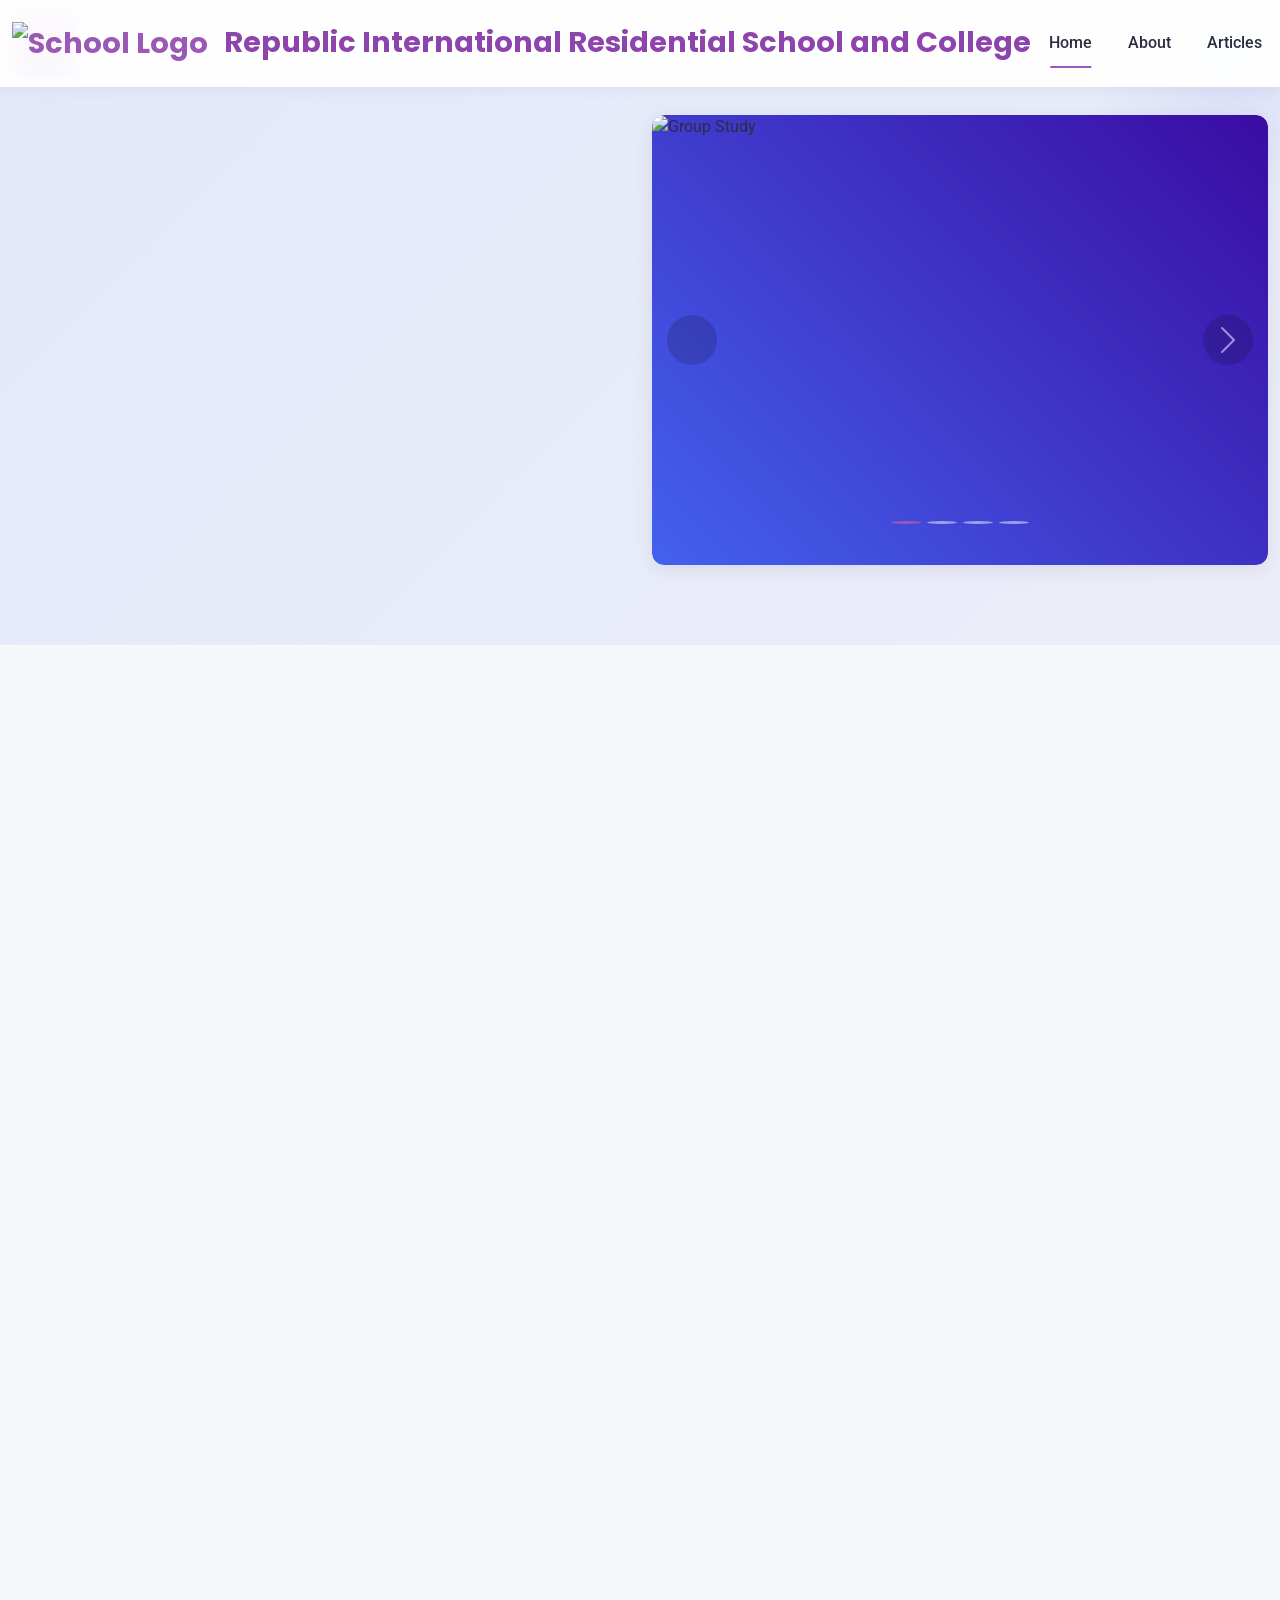
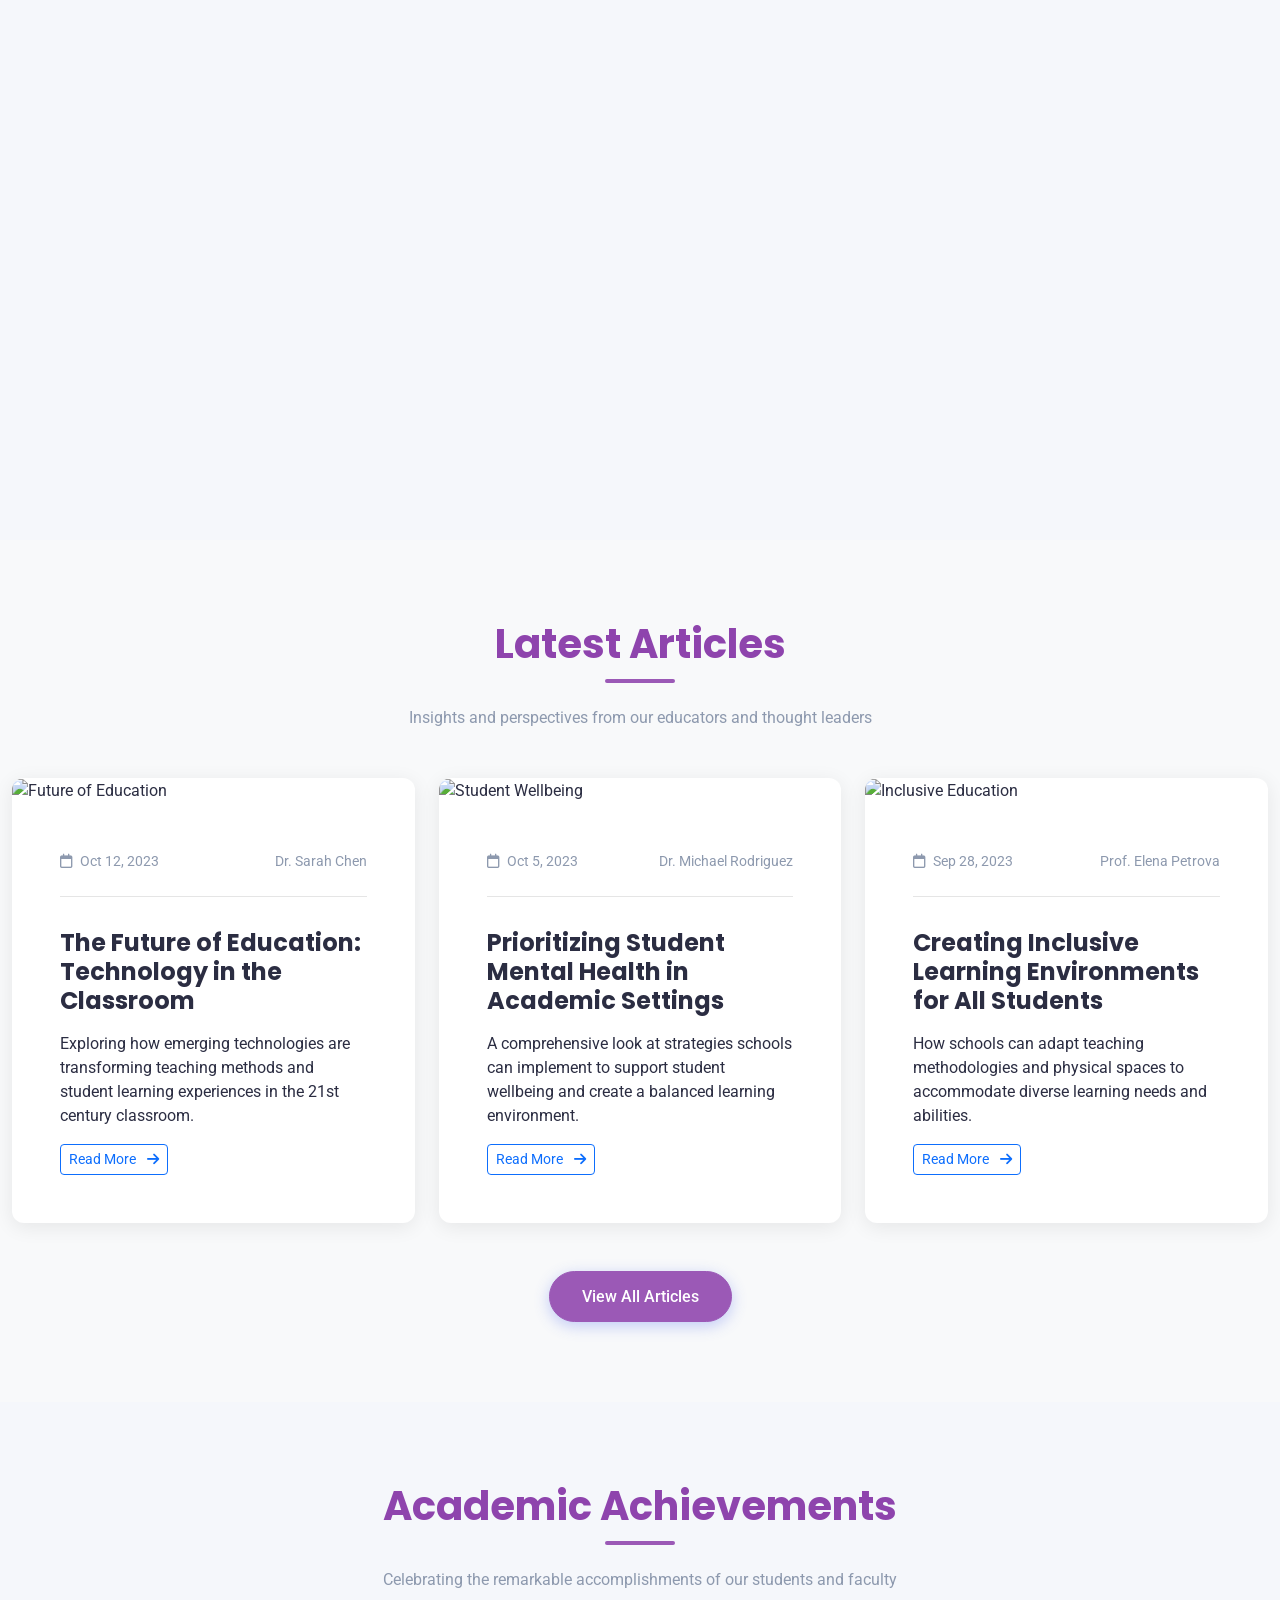
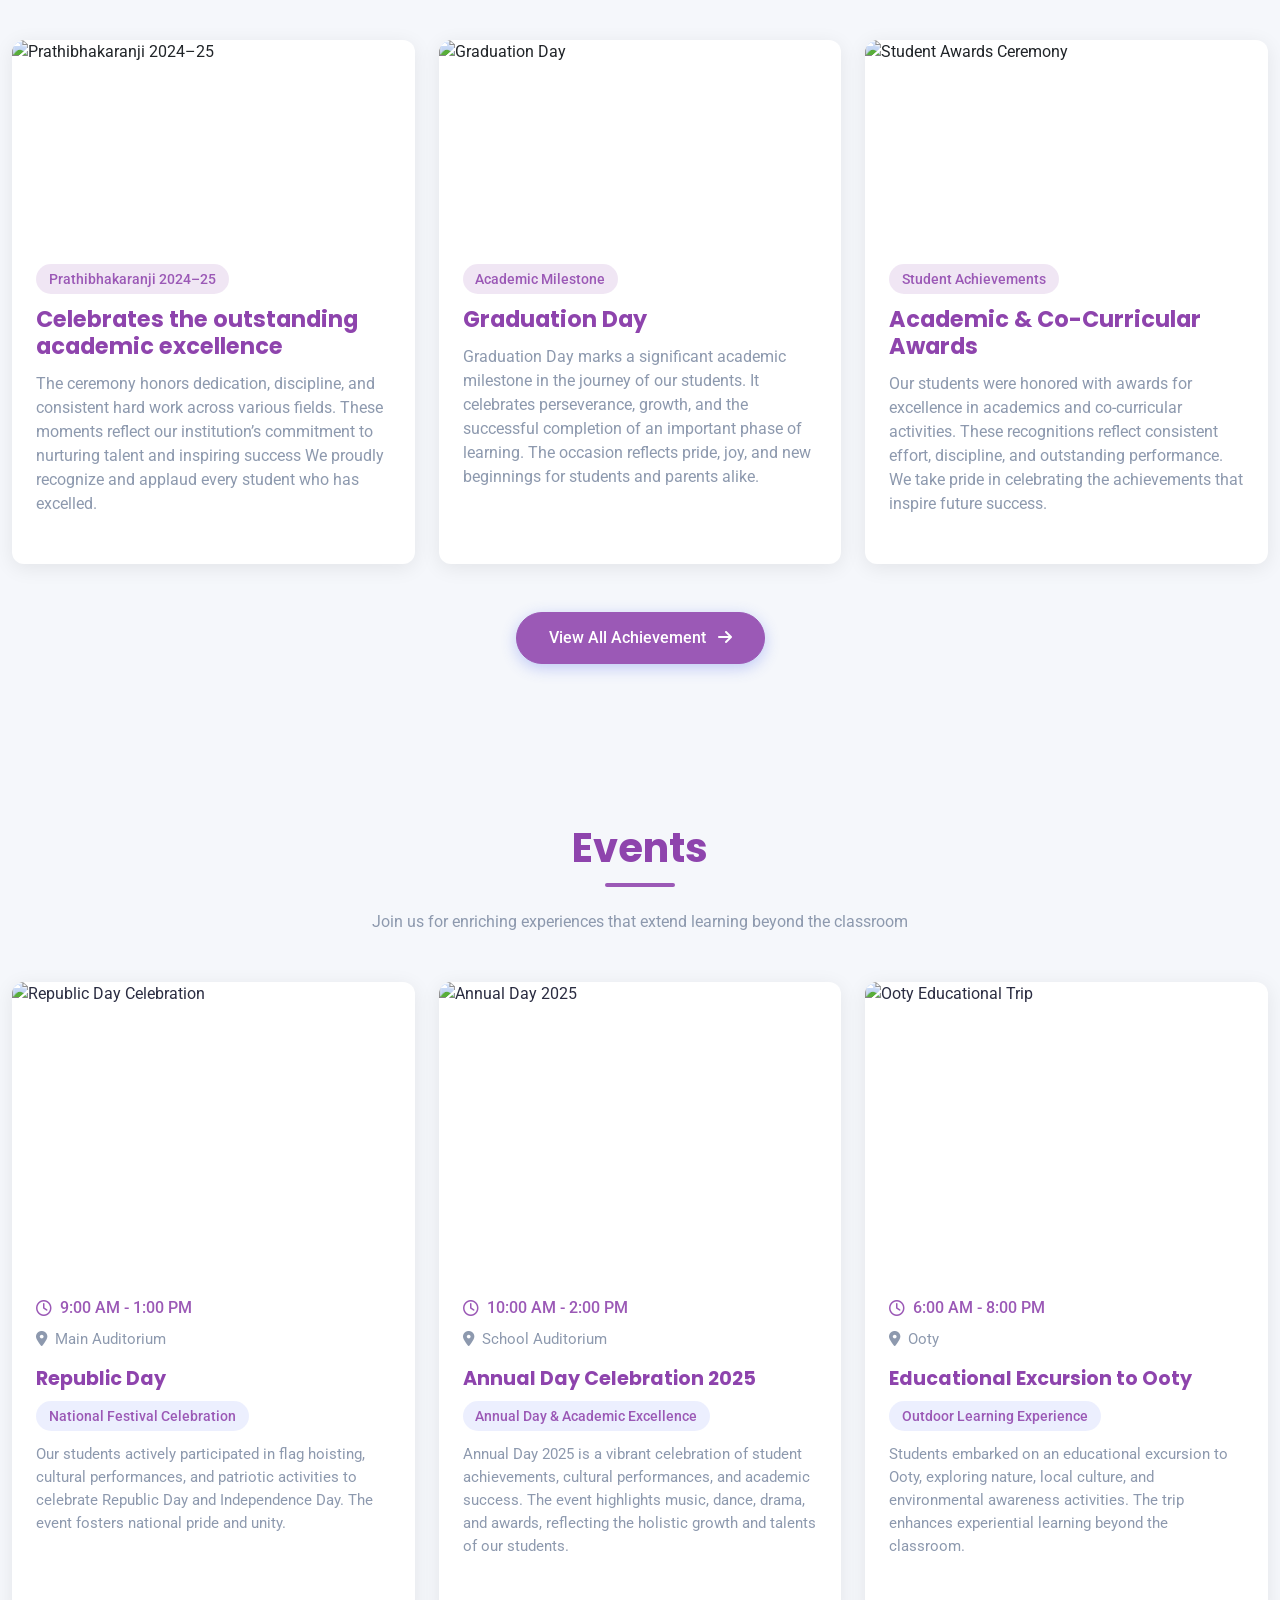
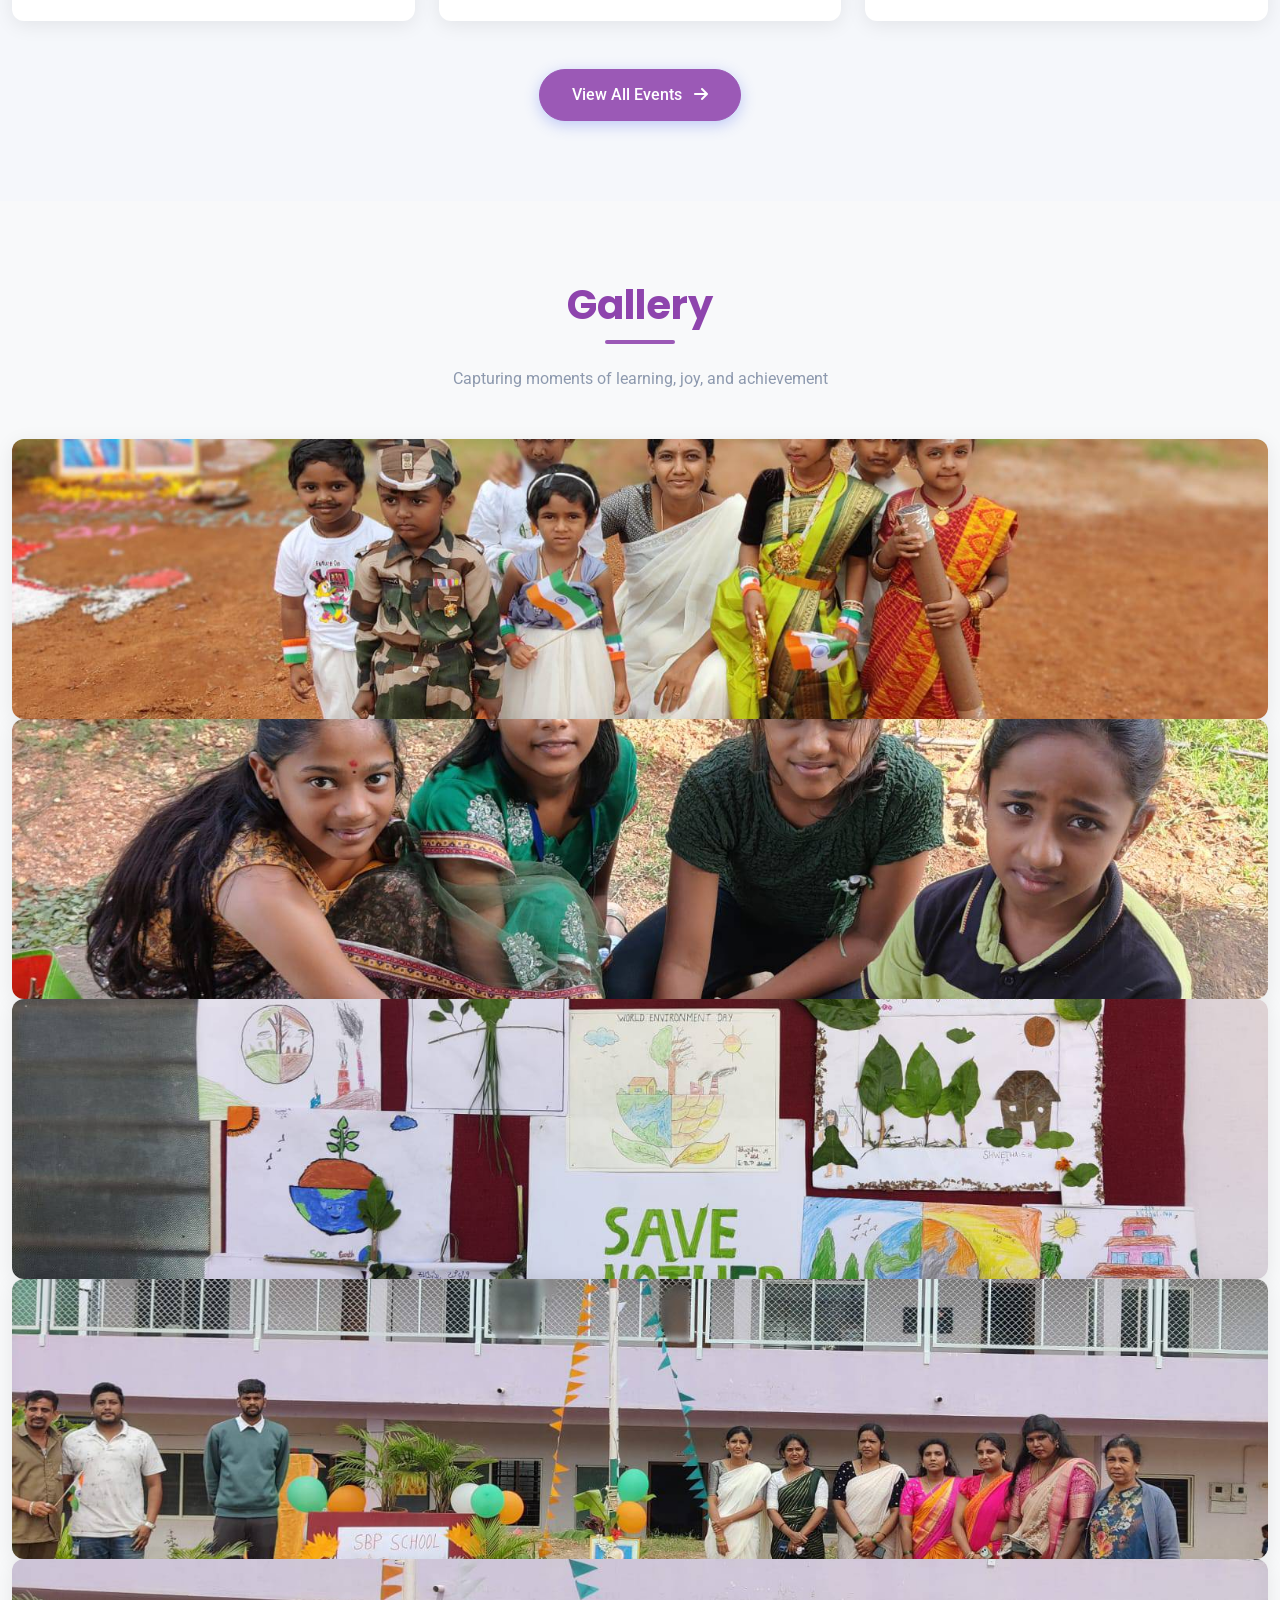
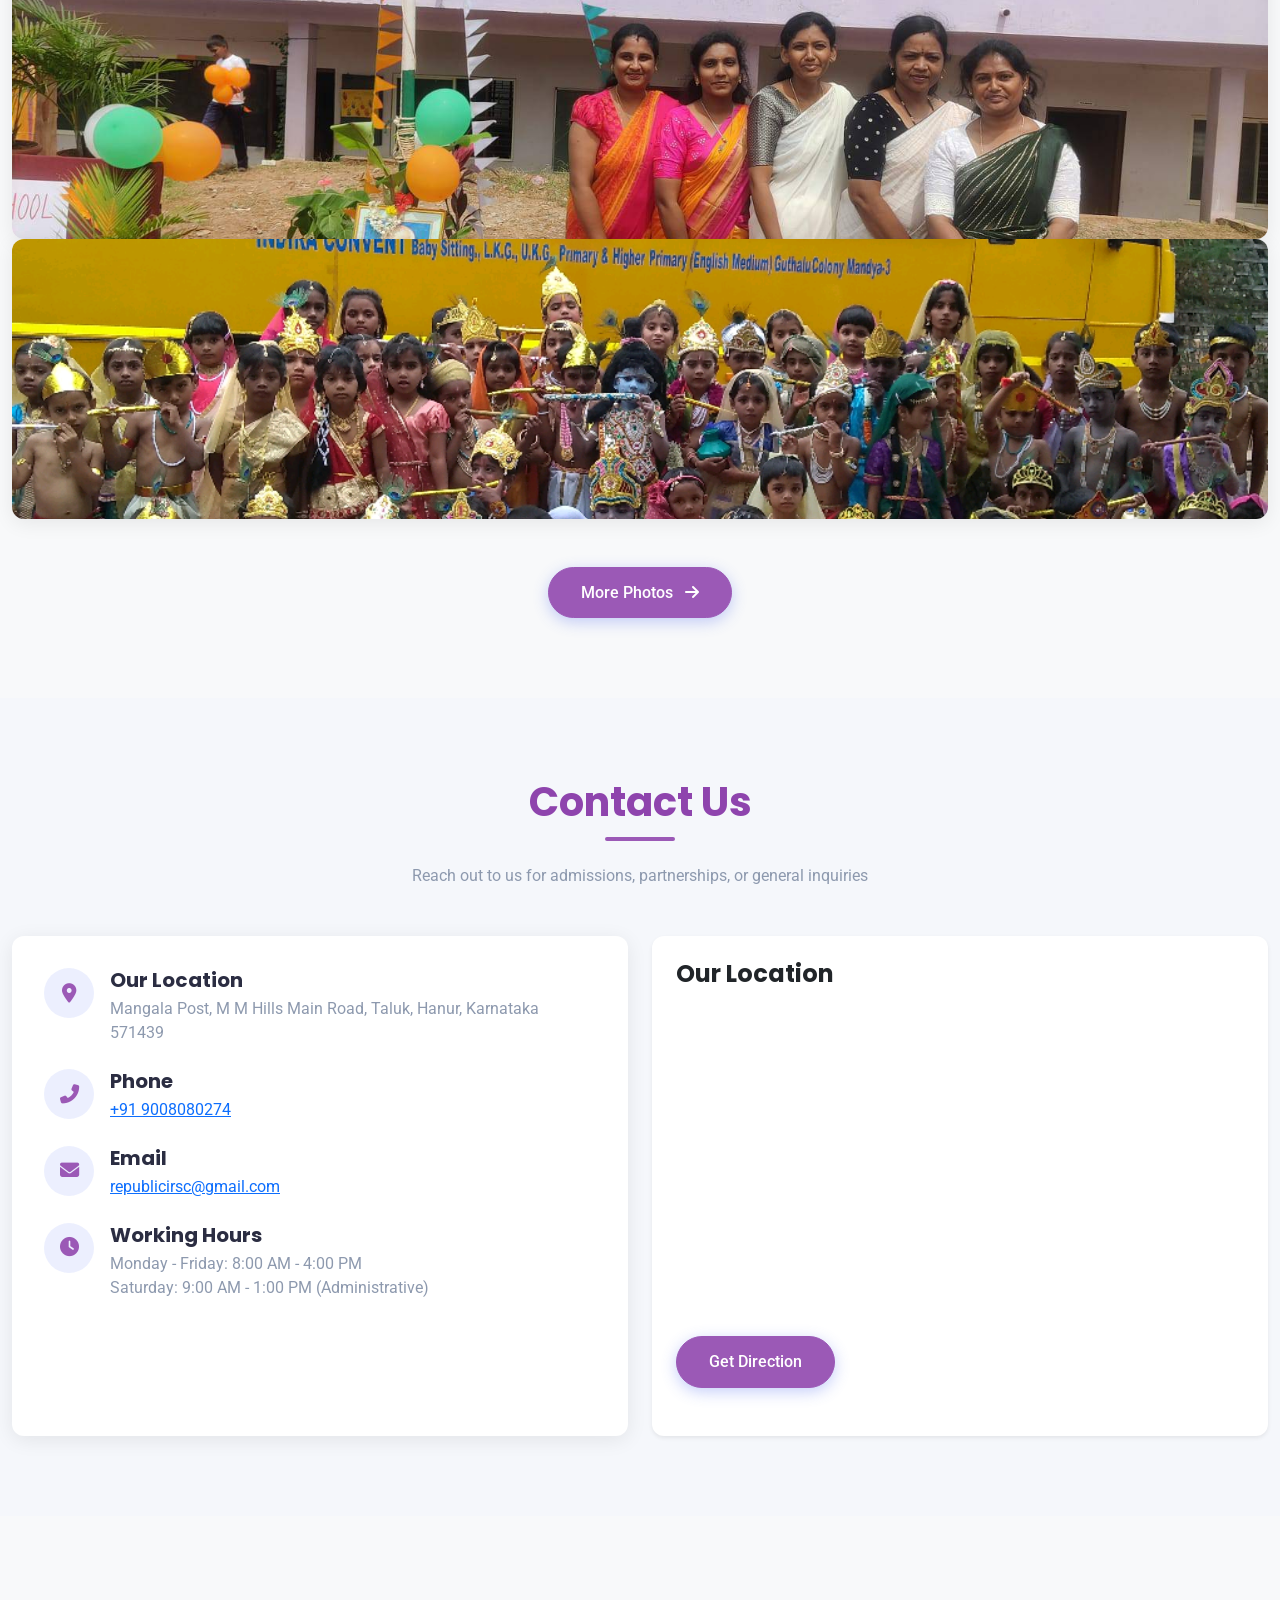
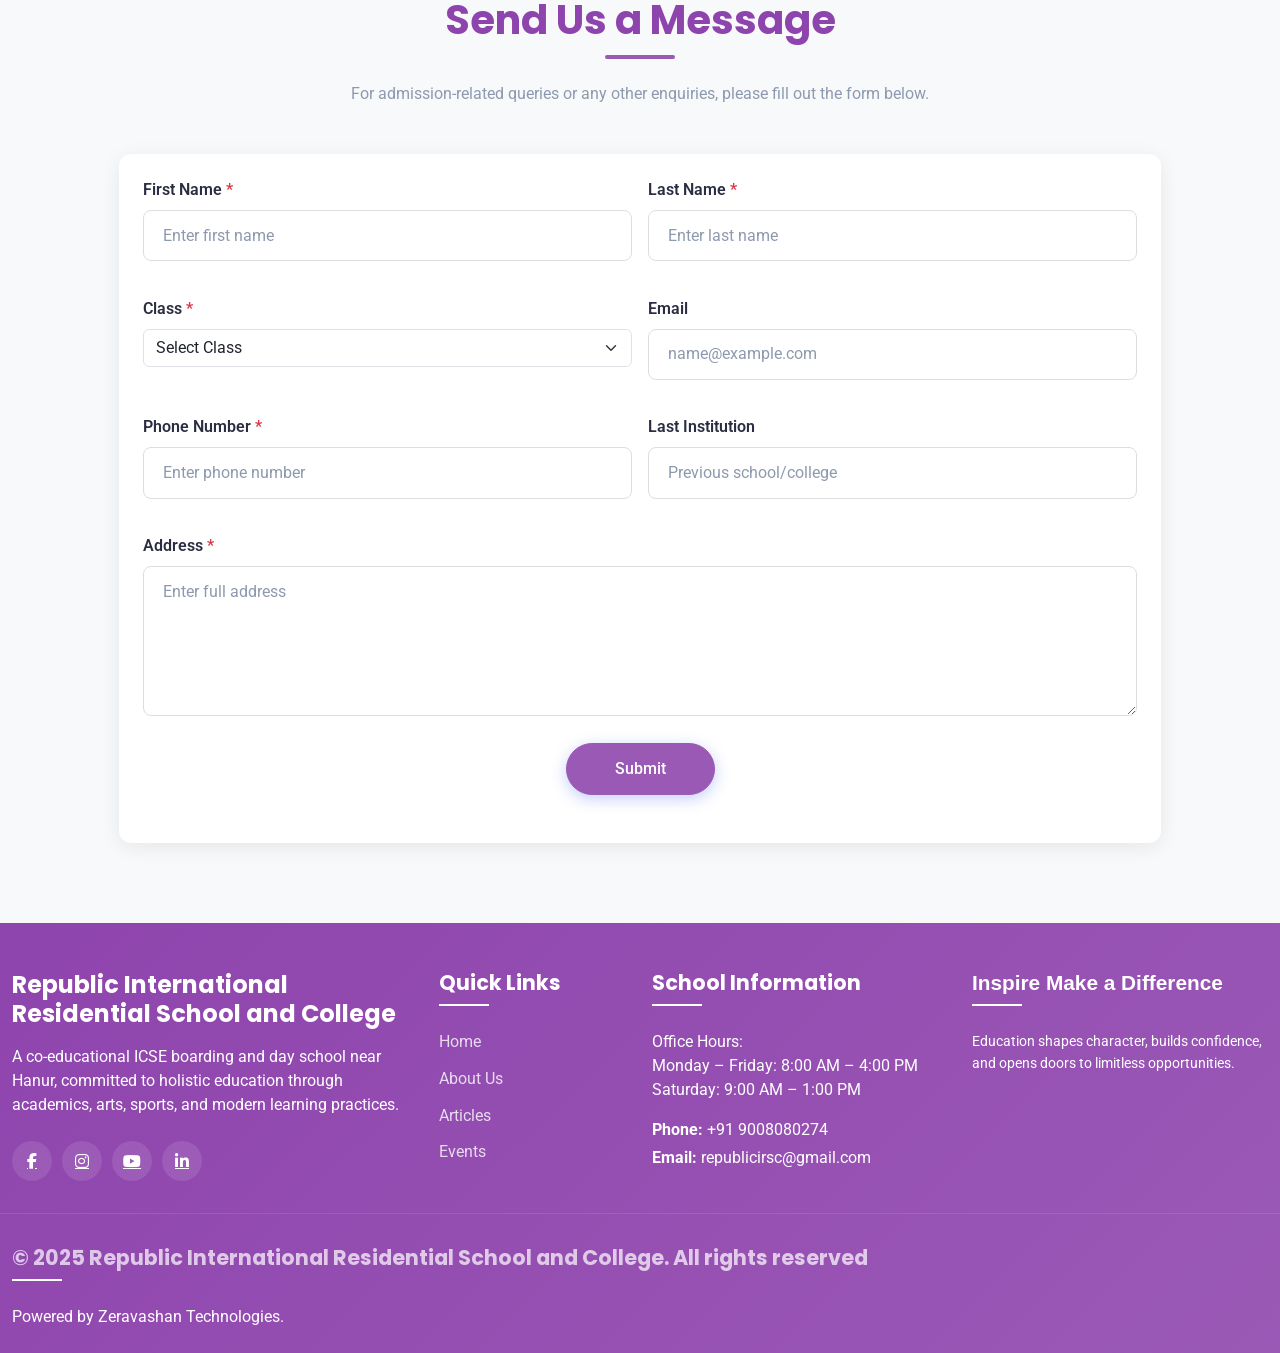
==== commit 2f2aead6: "changes in enquiryform" ====
--- a/School-website/index.html
+++ b/School-website/index.html
@@ -3,27 +3,26 @@
 <head>
     <meta charset="UTF-8">
     <meta name="viewport" content="width=device-width, initial-scale=1.0">
-    <title>Shree Byraweshwara Educational and Development Foundation</title>
-    <!-- Bootstrap 5 CSS -->
+    <title>Republic International Residential School & College | Hanur</title>
     <!-- Favicon and App Icons -->
-    <link rel="apple-touch-icon" sizes="57x57" href="favicon/apple-icon-57x57.png">
-    <link rel="apple-touch-icon" sizes="60x60" href="favicon/apple-icon-60x60.png">
-    <link rel="apple-touch-icon" sizes="72x72" href="favicon/apple-icon-72x72.png">
-    <link rel="apple-touch-icon" sizes="76x76" href="favicon/apple-icon-76x76.png">
-    <link rel="apple-touch-icon" sizes="114x114" href="favicon/apple-icon-114x114.png">
-    <link rel="apple-touch-icon" sizes="120x120" href="favicon/apple-icon-120x120.png">
-    <link rel="apple-touch-icon" sizes="144x144" href="favicon/apple-icon-144x144.png">
-    <link rel="apple-touch-icon" sizes="152x152" href="favicon/apple-icon-152x152.png">
-    <link rel="apple-touch-icon" sizes="180x180" href="favicon/apple-icon-180x180.png">
-    <link rel="icon" type="image/png" sizes="192x192"  href="favicon/android-icon-192x192.png">
-    <link rel="icon" type="image/png" sizes="32x32" href="favicon/favicon-32x32.png">
-    <link rel="icon" type="image/png" sizes="96x96" href="favicon/favicon-96x96.png">
-    <link rel="icon" type="image/png" sizes="16x16" href="favicon/favicon-16x16.png">
-    
-    <link rel="manifest" href="favicon/manifest.json">
+    <link rel="apple-touch-icon" sizes="57x57" href="/favicon/apple-icon-57x57.png">
+    <link rel="apple-touch-icon" sizes="60x60" href="/favicon/apple-icon-60x60.png">
+    <link rel="apple-touch-icon" sizes="72x72" href="/favicon/apple-icon-72x72.png">
+    <link rel="apple-touch-icon" sizes="76x76" href="/favicon/apple-icon-76x76.png">
+    <link rel="apple-touch-icon" sizes="114x114" href="/favicon/apple-icon-114x114.png">
+    <link rel="apple-touch-icon" sizes="120x120" href="/favicon/apple-icon-120x120.png">
+    <link rel="apple-touch-icon" sizes="144x144" href="/favicon/apple-icon-144x144.png">
+    <link rel="apple-touch-icon" sizes="152x152" href="/favicon/apple-icon-152x152.png">
+    <link rel="apple-touch-icon" sizes="180x180" href="/favicon/apple-icon-180x180.png">
+    <link rel="icon" type="image/png" sizes="192x192" href="/favicon/android-icon-192x192.png">
+    <link rel="icon" type="image/png" sizes="32x32" href="/favicon/favicon-32x32.png">
+    <link rel="icon" type="image/png" sizes="96x96" href="/favicon/favicon-96x96.png">
+    <link rel="icon" type="image/png" sizes="16x16" href="/favicon/favicon-16x16.png">
+    <link rel="manifest" href="/favicon/manifest.json">
     <meta name="msapplication-TileColor" content="#ffffff">
     <meta name="msapplication-TileImage" content="/favicon/ms-icon-144x144.png">
     <meta name="theme-color" content="#ffffff">
+    <!-- Bootstrap 5 CSS -->
     <link href="https://cdn.jsdelivr.net/npm/bootstrap@5.3.0/dist/css/bootstrap.min.css" rel="stylesheet">
     <!-- Google Fonts -->
     <link href="https://fonts.googleapis.com/css2?family=Poppins:wght@300;400;500;600;700&family=Roboto:wght@300;400;500;700&display=swap" rel="stylesheet">
@@ -44,10 +43,10 @@
         <div class="customizer-option">
             <h6>Color Theme</h6>
             <div class="theme-options">
-                <button class="theme-btn theme-blue active" data-theme="blue"></button>
+                <button class="theme-btn theme-blue " data-theme="blue"></button>
                 <button class="theme-btn theme-green" data-theme="green"></button>
                 <button class="theme-btn theme-red" data-theme="red"></button>
-                <button class="theme-btn theme-purple" data-theme="purple"></button>
+                <button class="theme-btn theme-purple active" data-theme="purple"></button>
                 <button class="theme-btn theme-orange" data-theme="orange"></button>
                 <button class="theme-btn theme-pink" data-theme="pink"></button>
                 <button class="theme-btn theme-teal" data-theme="teal"></button>
@@ -56,7 +55,7 @@
         <div class="customizer-option">
             <h6>Background</h6>
             <div class="bg-options">
-                <div class="bg-option bg-light active" data-bg="light"></div>
+                <div class="bg-option bg-light" data-bg="light"></div>
                 <div class="bg-option bg-dark" data-bg="dark"></div>
                 <div class="bg-option bg-gradient" data-bg="gradient"></div>
                 <div class="bg-option bg-light-blue" data-bg="light-blue"></div>
@@ -68,11 +67,11 @@
     </div> -->
 
     <!-- Navigation -->
-    <nav class="navbar navbar-expand-lg navbar-light fixed-top py-3">
+    <nav class="navbar navbar-expand-lg navbar-light fixed-top py-3 ">
         <div class="container">
-             <a class="navbar-brand" href="#home">
-                <img src="Images/sbplogo.png" alt="School Logo" style="height: 40px; margin-right: 10px;"> 
-                <span class="brand-text"> Shree Byraweshwara Educational<span class="brand-break"><br></span> And Development Foundation</span>
+            <a class="navbar-brand" href="#home">
+                <img src="Images/Logo.png" alt="School Logo" style="height: 40px; margin-right: 10px;"> 
+                <span class="brand-text"> Republic International<span class="brand-break"><br></span>  Residential School and College</span>
             </a>
             <button class="navbar-toggler p-0 border-0" type="button"
             data-bs-toggle="collapse" data-bs-target="#navbarContent"
@@ -88,20 +87,26 @@
                     <li class="nav-item">
                         <a class="nav-link" href="#about">About</a>
                     </li>
-                    <li class="nav-item dropdown">
-                    <a class="nav-link dropdown-toggle" href="#" role="button" data-bs-toggle="dropdown">
-                        Our Institutions
-                    </a>
-                        <ul class="dropdown-menu">
-                   <li><a class="nav-link" href="sbp.html">SBP School</a></li>    
-                        <li><a class="nav-link" href="indra.html">Indra Convent</a></li>   
-                         </ul>
+                    <li class="nav-item">
+                        <a class="nav-link" href="#articles">Articles</a>
                     </li>
+                    <li class="nav-item">
+                        <a class="nav-link" href="#achievements">Achievements</a>
+                    </li>
+                    <li class="nav-item">
+                        <a class="nav-link" href="#events">Events</a>
+                    </li>
+                    <li class="nav-item">
+                        <a class="nav-link" href="#gallery">Gallery</a>
+                    </li>
+                    <!-- <li class="nav-item">
+                        <a class="nav-link" href="#notifications">Notifications</a>
+                    </li> -->
                     <li class="nav-item">
                         <a class="nav-link" href="#contact">Contact</a>
                     </li>
                     <li class="nav-item">
-                         <a class="nav-link" href="Newtonian.html">NLS</a>
+                        <a class="nav-link" href="newtonianpage.html">NLS</a>
                     </li>
                 </ul>
             </div>
@@ -111,8 +116,8 @@
 <!-- Hero Section with Carousel -->
 <section class="hero" id="home">
     <div class="container">
-        <div class="row align-items-center hero-row">
-            <div class="col-lg-6 hero-content" data-aos="flip-up" style="margin-top: 35px;">
+         <div class="row align-items-center hero-row">
+            <div class="col-lg-6 hero-content" data-aos="flip-up" style="margin-top:35px; order: 1;">
                 <!-- Dynamic Headline Content -->
                 <div id="hero-headline">
                     <h1 id="hero-title">Inspiring Minds Through Learning</h1>
@@ -120,60 +125,42 @@
                         Discover stories, innovations, and insights shaping the future of education. 
                         From classroom success to modern teaching methods, explore articles that empower every learner.
                     </p>
-                    <a href="sbp.html#articles" class="btn btn-primary me-3">Explore Articles</a>
-                </div>
-            </div>
-
-            <div class="col-lg-6 mt-5 mt-lg-0">
+                    <a href="#articles" class="btn btn-primary me-3">Explore Articles</a>
+                    <a href="#about" class="btn btn-primary me-3">Know More</a>
+                </div>
+            </div>
+          <div class="col-lg-6 lg-0" style="order: 2;">
                 <!-- Carousel -->
                 <div id="heroCarousel" class="carousel slide" data-bs-ride="carousel">
+                    <div class="carousel-item active">
+                            <div class="hero-img">
+                                <img src="Images/Achievements/G2.png" 
+                                     alt="Group Study" class="d-block w-100">
+                            </div>
+                        </div>
+                         <div class="carousel-item" data-aos="flip-right">
+                            <div class="hero-img">
+                                <img src="Images/Events/annual1.png " 
+                                     alt="Teacher Guiding Students" class="d-block w-100">
+                            </div>
+                        </div>
+                         <div class="carousel-item " data-aos="flip-left">
+                            <div class="hero-img">
+                                <img src="Images/Events/annual3.png" 
+                                     alt="School Children Learning" class="d-block w-100">
+                            </div>
+                        </div>
                     <div class="carousel-inner">
-
-                        <div class="carousel-item active" data-aos="flip-left">
+                          <div class="carousel-item">
                             <div class="hero-img">
-                                <a href="sbp.html#events">
-                                <img src="Images/e1.jpeg" 
+                                <img src="Images/h1.jpeg" 
                                      alt="Education Technology" class="d-block w-100">
-                                 </a>
-                            </div>
-                        </div>
-                        <div class="carousel-item " data-aos="flip-left">
-                            <div class="hero-img">
-                                <a href="sbp.html#events">
-                                <img src="Images/k1.jpeg" 
-                                     alt="School Children Learning" class="d-block w-100">
-                                </a>
-                            </div>
-                        </div>
-
-                        <div class="carousel-item" data-aos="flip-right">
-                            <div class="hero-img">
-                                <a href="indra.html#events">
-                                <img src="Images/inde.jpeg" 
-                                     alt="Teacher Guiding Students" class="d-block w-100">
-                                </a>     
-                            </div>
-                        </div>
-
-                        <div class="carousel-item">
-                            <div class="hero-img">
-                                <a href="indra.html">
-                                <img src="Images/trust2.png"  alt="Group Study" class="d-block w-100">
-                                </a>
-                            </div>
-                        </div>
-
-                        <div class="carousel-item">
-                            <div class="hero-img">
-                                <img src="Images/yoga.jpeg" 
-                                     alt="Education Technology" class="d-block w-100">
-                            </div>
-                        </div>
-
+                            </div>
+                        </div>
                     </div>
 
                     <button class="carousel-control-prev" type="button" data-bs-target="#heroCarousel" data-bs-slide="prev">
-                        <span class="carousel-control-prev-icon" aria-hidden="true"></span>
+                        <span class="carousel-control-prev-iconInspiring Young Minds Every Day" aria-hidden="true"></span>
                         <span class="visually-hidden">Previous</span>
                     </button>
 
@@ -187,182 +174,412 @@
                         <button type="button" data-bs-target="#heroCarousel" data-bs-slide-to="1" aria-label="Slide 2"></button>
                         <button type="button" data-bs-target="#heroCarousel" data-bs-slide-to="2" aria-label="Slide 3"></button>
                         <button type="button" data-bs-target="#heroCarousel" data-bs-slide-to="3" aria-label="Slide 4"></button>
-                        <button type="button" data-bs-target="#heroCarousel" data-bs-slide-to="4" aria-label="Slide 5"></button>
                     </div>
                 </div>
             </div>
         </div>
     </div>
 </section>
-
-<!-- About Section -->
-<section class="section" id="about">
+  <!-- About Section -->
+<section class="section" id="about" data-aos="slide-up">
     <div class="container">
         <div class="section-title">
-            <h2>About Our Foundation</h2>
-            <p>Knowledge is Power, Education is Life</p>
-        </div>
-
+            <h2>About Our School</h2>
+            <h3> Inspire Make a Difference</h3>
+            <h6>Year of Establishment <strong>2021–22</strong></h6>
+        </div>
+
+        <!-- First row: Text on left, Image on right -->
         <div class="row align-items-stretch mb-5">
+            <div class="col-lg-6 mb-4 mb-lg-0">
+                <div class="about-content h-100">
+                    <h3 class="section-title mb-3">Who We Are</h3>
+                    <p class="mb-3">
+                        Republic International Residential School and College is a premier educational institution located in Mangalam, near Hanur, in the Chamarajanagar district of Karnataka. Established with a strong commitment to academic excellence and character building, the institution offers the ICSE curriculum in a well-structured residential environment.
+                    </p>
+                    <p class="mb-3">
+                        Our school provides education from early childhood through higher secondary levels, ensuring a seamless and nurturing academic journey for every student. We believe that education is most effective when it balances intellectual growth with emotional, physical, and social development.
+                    </p>
+                    <p>
+                        With experienced faculty, modern infrastructure, and a student-centric approach, Republic International Residential School and College creates a disciplined yet joyful learning atmosphere where students are encouraged to explore their talents, develop confidence, and achieve their highest potential.
+                    </p>
+                    <p class="mb-3">
+                        As a residential institution, we provide a structured and caring campus life that helps students develop independence, responsibility, and strong interpersonal skills. Our hostels are designed to be safe, comfortable, and supportive, with dedicated wardens and staff who ensure students feel at home while maintaining discipline and routine.
+                        </p>
+                </div>
+            </div>
             <div class="col-lg-6">
-    <div class="about-content h-100">
-        <h3>Introduction</h3>
-
-        <p>
-            <strong>Shree Byraweshwara Educational and Development Foundation</strong> is a well-established
-            educational institution dedicated to providing quality education rooted in strong
-            values, discipline, and holistic development. Guided by the timeless belief that
-            <em>“Knowledge is Power”</em>, the school strives to shape young minds into confident,
-            responsible, and capable individuals.
-        </p>
-
-        <p>
-            Located in <strong>Belagola, Mandya</strong>, the school was founded with a special
-            focus on educating students from rural areas. Established under the trusted guidance
-            of the <strong>Hombaiyya Trust</strong>, Indra Convent began its journey in
-            <strong>2004</strong>, followed by the establishment of Shree Byraweshware Public
-            School in <strong>2011</strong>, with the vision of making quality education accessible
-            and affordable for all.
-        </p>
-
-        <p>
-            Our institution believes that every child possesses unique talents and abilities.
-            Through a nurturing and disciplined environment, we focus on academic excellence,
-            moral values, life skills, and character building. By combining traditional values
-            with modern teaching practices, we prepare students to meet the challenges of the
-            future with confidence and integrity.
-        </p>
-
-        <p>
-            Equal emphasis is given to co-curricular and extracurricular activities to ensure the
-            all-round development of students. Sports, cultural programs, yoga, environmental
-            awareness activities, and leadership opportunities are an integral part of the
-            learning experience, helping students develop confidence, teamwork, and creativity.
-        </p>
-
-        <p>
-            Our team of dedicated and experienced educators is committed to nurturing young minds
-            through innovative teaching methods.
-        </p>
-    </div>
-</div>
-            <div class="col-lg-6">
-                <img src="Images/trust1.png" class="img-fluid rounded" alt="School Campus">
-            </div>
-        </div>
-
+                <div class="about-img">
+                    <img src="Images/Schoolfront.png" alt="Republic International School Campus">
+                </div>
+            </div>
+        </div>
+
+        <!-- Second row: Image on left, Text on right -->
         <div class="row align-items-stretch">
-           <div class="col-lg-6 order-lg-2">
-            <div class="about-content h-100">
-                <h3>Mission & Vision</h3>
-
-                <p>
-                    <strong>Mission:</strong><br>
-                    The mission of Shree Byraweshwara Educational and Development Foundation is to provide
-                    high-quality English-medium education with a strong value-based foundation, especially
-                    for students from rural and semi-rural backgrounds. We are committed to nurturing
-                    academic excellence, discipline, ethical values, and social responsibility in a safe
-                    and supportive learning environment.
-                </p>
-
-                <p>
-                    We aim to empower students with critical thinking abilities, effective communication
-                    skills, creativity, and self-confidence. By fostering curiosity, respect, and lifelong
-                    learning, we prepare our students to succeed academically and contribute meaningfully
-                    to society.
-                </p>
-
-                <p>
-                    Our mission also includes promoting inclusive education, ensuring equal learning
-                    opportunities for every child, and encouraging innovation in teaching practices. We
-                    strive to create a learning culture that motivates students to explore their talents,
-                    develop leadership qualities, and embrace lifelong personal growth.
-                </p>
-
-                <p>
-                    <strong>Vision:</strong><br>
-                    Our vision is to develop self-reliant, confident, and morally strong individuals who are
-                    capable of making wise decisions and leading with integrity. We aspire to be a center
-                    of excellence in rural education, inspiring students to realize their full potential
-                    and become responsible citizens who positively impact the nation and the world.
-                </p>
-
-                <p>
-                    We envision an educational environment where innovation meets tradition, technology
-                    enhances learning, and values guide every action. By continuously improving academic
-                    standards and infrastructure, we aim to shape future-ready students who are adaptable,
-                    compassionate, and globally aware.
-                </p>
-
-
-            </div>
-        </div>
-
-            <div class="col-lg-6 order-lg-1">
-                <img src="Images/trust2.png" class="img-fluid rounded" alt="Students Learning">
-            </div>
+            <div class="col-lg-6 order-lg-1 order-2">
+                <div class="about-img">
+                    <img src="Images/hero2.jpeg" alt="Students Engaged in Learning">
+                </div>
+            </div>
+            <div class="col-lg-6 order-lg-2 order-1 mb-4 mb-lg-0">
+                <div class="about-content h-100">
+                    <h3 class="section-title mb-3">Our Vision & Mission</h3>
+                    <p class="mb-3">
+                        At Republic International Residential School and College, our mission is to provide a well-rounded education that nurtures academic excellence, creativity, discipline, and ethical values. We strive to create a safe, inclusive, and inspiring residential environment where students feel supported and motivated to learn.
+                    </p>
+                    <p class="mb-3">
+                        Our vision is to shape responsible, confident, and compassionate individuals who are prepared to meet the challenges of a rapidly changing world. Through the ICSE curriculum, smart classrooms, well-equipped science and mathematics laboratories, and interactive teaching methods, we empower students with critical thinking, problem-solving, and leadership skills.
+                    </p>
+                    <p>
+                        Beyond academics, we place strong emphasis on arts, sports, physical education, and life skills. Music, dance, craft, and sports activities are integrated into daily school life, ensuring holistic development and fostering a lifelong love for learning.
+                    </p>
+                </div>
+            </div>
+        </div>
+        </section>
+
+
+    <!-- Articles Section -->
+    <section class="section bg-light" id="articles" data-aos="slide-up">
+        <div class="container">
+            <div class="section-title">
+                <h2>Latest Articles</h2>
+                <p>Insights and perspectives from our educators and thought leaders</p>
+            </div>
+            <div class="row">
+                <div class="col-md-6 col-lg-4 mb-4">
+                    <div class="article-card" data-article="1">
+                        <img src="https://images.unsplash.com/photo-1585241936939-be4099591252?w=500&auto=format&fit=crop&q=60&ixlib=rb-4.1.0&ixid=M3wxMjA3fDB8MHxzZWFyY2h8Mnx8YXJ0aWNsZXxlbnwwfHwwfHx8MA%3D%3D" alt="Future of Education" class="article-img">
+                        <div class="article-content">
+                            <div class="article-meta">
+                                <span><i class="far fa-calendar me-1"></i> Oct 12, 2023</span>
+                                <div class="article-author">
+                                    <span>Dr. Sarah Chen</span>
+                                </div>
+                            </div>
+                            <h4 class="mb-3">The Future of Education: Technology in the Classroom</h4>
+                            <p class="mb-3">Exploring how emerging technologies are transforming teaching methods and student learning experiences in the 21st century classroom.</p>
+                           <a class="btn btn-sm btn-outline-primary read-more-btn" href="article-details.html?id=1">
+                            Read More <i class="fas fa-arrow-right ms-2"></i></a>
+                        </div>
+                    </div>
+                </div>
+                <div class="col-md-6 col-lg-4 mb-4">
+                    <div class="article-card" data-article="2">
+                        <img src="https://images.unsplash.com/photo-1476242906366-d8eb64c2f661?q=80&w=1469&auto=format&fit=crop&ixlib=rb-4.1.0&ixid=M3wxMjA3fDB8MHxwaG90by1wYWdlfHx8fGVufDB8fHx8fA%3D%3D" alt="Student Wellbeing" class="article-img">
+                        <div class="article-content">
+                            <div class="article-meta">
+                                <span><i class="far fa-calendar me-1"></i> Oct 5, 2023</span>
+                                <div class="article-author">
+                                    <span>Dr. Michael Rodriguez</span>
+                                </div>
+                            </div>
+                            <h4 class="mb-3">Prioritizing Student Mental Health in Academic Settings</h4>
+                            <p class="mb-3">A comprehensive look at strategies schools can implement to support student wellbeing and create a balanced learning environment.</p>
+                              <a class="btn btn-sm btn-outline-primary read-more-btn" href="article-details.html?id=2">
+                            Read More <i class="fas fa-arrow-right ms-2"></i></a>
+                        </div>
+                    </div>
+                </div>
+                <div class="col-md-6 col-lg-4 mb-4">
+                    <div class="article-card" data-article="3">
+                        <img src="https://images.unsplash.com/photo-1635942046031-041e9baea8bd?q=80&w=687&auto=format&fit=crop&ixlib=rb-4.1.0&ixid=M3wxMjA3fDB8MHxwaG90by1wYWdlfHx8fGVufDB8fHx8fA%3D%3D" alt="Inclusive Education" class="article-img">
+                        <div class="article-content">
+                            <div class="article-meta">
+                                <span><i class="far fa-calendar me-1"></i> Sep 28, 2023</span>
+                                <div class="article-author">
+                                    <span>Prof. Elena Petrova</span>
+                                </div>
+                            </div>
+                            <h4 class="mb-3">Creating Inclusive Learning Environments for All Students</h4>
+                            <p class="mb-3">How schools can adapt teaching methodologies and physical spaces to accommodate diverse learning needs and abilities.</p>
+                              <a class="btn btn-sm btn-outline-primary read-more-btn" href="article-details.html?id=3">
+                            Read More <i class="fas fa-arrow-right ms-2"></i></a>
+                        </div>
+                    </div>
+                </div>
+            </div>
+        </div>
+      
+        <div class="text-center mt-4">
+            <a href="articles.html#articles" class="btn btn-primary">View All Articles</a>
+        </div>
+    </section>
+    
+    <!-- Achievements Section -->
+    <section class="section" id="achievements" data-aos="slide-up">
+        <div class="container">
+            <div class="section-title">
+                <h2>Academic Achievements</h2>
+                <p>Celebrating the remarkable accomplishments of our students and faculty</p>
+            </div>
+            <div class="row">
+                <div class="col-md-6 col-lg-4 mb-4">
+                    <div class="card" data-achievement="1">
+                        <img src="Images/Achievements/Prathibhakaranji.jpg" class="card-img-top" alt="Prathibhakaranji 2024–25">
+                        <div class="card-body">
+                            <span class="card-category">Prathibhakaranji 2024–25</span>
+                            <h5 class="card-title">Celebrates the outstanding academic excellence</h5>
+                            <p class="card-text">The ceremony honors dedication, discipline, and consistent hard    work across various fields.
+                            These moments reflect our institution’s commitment to nurturing talent and inspiring success We proudly recognize and applaud every student who has excelled.</p>
+                        </div>
+                    </div>
+                </div>
+                <div class="col-md-6 col-lg-4 mb-4">
+                <div class="card" data-achievement="2">
+                    <img src="Images/Achievements/Graduation.png" class="card-img-top" alt="Graduation Day">
+                    <div class="card-body">
+                        <span class="card-category">Academic Milestone</span>
+                        <h5 class="card-title">Graduation Day</h5>
+                        <p class="card-text">
+                            Graduation Day marks a significant academic milestone in the journey of our students.
+                            It celebrates perseverance, growth, and the successful completion of an important phase of learning.
+                            The occasion reflects pride, joy, and new beginnings for students and parents alike.
+                        </p>
+                    </div>
+                </div>
+            </div>
+                <div class="col-md-6 col-lg-4 mb-4">
+            <div class="card" data-achievement="3">
+                <img src="Images/Achievements/Awards.png" class="card-img-top" alt="Student Awards Ceremony">
+                <div class="card-body">
+                    <span class="card-category">Student Achievements</span>
+                    <h5 class="card-title">Academic & Co-Curricular Awards</h5>
+                    <p class="card-text">
+                        Our students were honored with awards for excellence in academics and co-curricular activities.
+                        These recognitions reflect consistent effort, discipline, and outstanding performance.
+                        We take pride in celebrating the achievements that inspire future success.
+                    </p>
+                </div>
+            </div>
+        </div>
+         <div class="text-center mt-4">
+             <a href="articles.html#achievements" class="btn btn-primary">View All Achievement <i class="fas fa-arrow-right ms-2"></i></a>
+           </div>
+         </div>
+        </div>
+    </section>
+
+    <!-- Events Section - Redesigned -->
+    <section class="section " id="events" data-aos="slide-up">
+    <div class="container">
+        <div class="section-title">
+            <h2>Events</h2>
+            <p>Join us for enriching experiences that extend learning beyond the classroom</p>
+        </div>
+        <div class="row">
+            <!-- Republic Day / Independence Day -->
+            <div class="col-lg-4 col-md-6 mb-4">
+                <div class="event-card">
+                    <div class="event-date">
+                        <div class="event-day">26</div>
+                        <div class="event-month">JAN</div>
+                    </div>
+                    <img src="Images/Events/republic.png" alt="Republic Day Celebration" class="event-img">
+                    <div class="event-content">
+                        <div class="event-time"><i class="far fa-clock me-2"></i> 9:00 AM - 1:00 PM</div>
+                        <div class="event-location"><i class="fas fa-map-marker-alt me-2"></i> Main Auditorium</div>
+                        <h4 class="mb-2">Republic Day</h4>
+                        <span class="event-category">National Festival Celebration</span>
+                        <p class="mb-3">
+                            Our students actively participated in flag hoisting, cultural performances, and patriotic activities 
+                            to celebrate Republic Day and Independence Day. The event fosters national pride and unity.
+                        </p>
+                    </div>
+                </div>
+            </div>
+
+          <!-- Annual Day 2025 -->
+        <div class="col-lg-4 col-md-6 mb-4">
+            <div class="event-card">
+                <img src="Images/Events/annual6.png" alt="Annual Day 2025" class="event-img">
+                <div class="event-content">
+                    <div class="event-time">
+                        <i class="far fa-clock me-2"></i> 10:00 AM - 2:00 PM
+                    </div>
+                    <div class="event-location">
+                        <i class="fas fa-map-marker-alt me-2"></i> School Auditorium
+                    </div>
+                    <h4 class="mb-2">Annual Day Celebration 2025</h4>
+                    <span class="event-category">Annual Day & Academic Excellence</span>
+                    <p class="mb-3">
+                        Annual Day 2025 is a vibrant celebration of student achievements, cultural performances, and academic success.
+                        The event highlights music, dance, drama, and awards, reflecting the holistic growth and talents of our students.
+                    </p>
+                </div>
+            </div>
+        </div>
+
+
+            <!-- Ooty Trip -->
+            <div class="col-lg-4 col-md-6 mb-4">
+                <div class="event-card">
+                    <img src="Images/Events/ooty.png" alt="Ooty Educational Trip" class="event-img">
+                    <div class="event-content">
+                        <div class="event-time"><i class="far fa-clock me-2"></i> 6:00 AM - 8:00 PM</div>
+                        <div class="event-location"><i class="fas fa-map-marker-alt me-2"></i> Ooty</div>
+                        <h4 class="mb-2">Educational Excursion to Ooty</h4>
+                        <span class="event-category">Outdoor Learning Experience</span>
+                        <p class="mb-3">
+                            Students embarked on an educational excursion to Ooty, exploring nature, local culture, and 
+                            environmental awareness activities. The trip enhances experiential learning beyond the classroom.
+                        </p>
+                    </div>
+                </div>
+            </div>
+
+        </div>
+        <div class="text-center mt-4">
+            <a href="articles.html#events" class="btn btn-primary">View All Events <i class="fas fa-arrow-right ms-2"></i></a>
         </div>
     </div>
 </section>
-
-    <!-- Schools Section -->
-    <section class="section schools-section" id="schools">
+  <!-- Gallery Section -->
+   <section class="section bg-light" id="gallery" data-aos="slide-up">
+       <div class="container">
+           <div class="section-title">
+               <h2>Gallery</h2>
+               <p>Capturing moments of learning, joy, and achievement</p>
+           </div>
+           <div class="row gallery-grid" id="galleryContainer">
+               <!-- Gallery items will be inserted here by JavaScript -->
+           </div>
+           <div class="text-center mt-5">
+               <button class="btn btn-primary" id="morePhotosBtn" onclick="loadMorePhotos()">
+                   More Photos <i class="fas fa-arrow-right ms-2"></i>
+               </button>
+           </div>
+       </div>
+   </section>
+
+    <!-- Notifications Section - Redesigned -->
+    <!-- <section class="section bg-light" id="notifications" data-aos="slide-up">
         <div class="container">
-            <div class="section-title text-center mb-5">
-                <h2>Institutions Managed By the Trust</h2>
-                <p class="section-description">One Trust, Many Schools — United in Educational Excellence</p>
-            </div>
-
-            <div class="row g-4 justify-content-center">
-               <!-- School 1 - Shree Byraweshware Public School -->
-            <div class="col-lg-6">
-                <a href="sbp.html" class="school-link">
-                    <div class="achievement-card">
-                        <div class="achievement-img">
-                            <img src="Images/sbp1.png" alt="Shree Byraweshware Public School" loading="lazy">
-                            <div class="school-badge">Est. 2011</div>
-                        </div>
-                        <div class="achievement-content">
-                            <span class="achievement-category">Belagola-Mandya</span>
-                            <h4>Shree Byraweshware Public School</h4>
-                            <p>
-                                A premier educational institution providing quality education from Pre-K to 12th Grade, 
-                                focusing on holistic development with modern infrastructure and experienced faculty.
-                            </p>
-                            <span class="btn btn-primary mt-3">
-                                Explore School <i class="fas fa-arrow-right ms-2"></i>
-                            </span>
-                        </div>
-                    </div>
-                </a>
-            </div>
-
-                <!-- School 2 - Indra Convent -->
-                <div class="col-lg-6">
-                    <a href="indra.html" class="school-link">
-                        <div class="achievement-card">
-                            <div class="achievement-img">
-                                <img src="Images/indra1.png" alt="Indra Convent" loading="lazy">
-                                <div class="school-badge">Est. 2004</div>
-                            </div>
-                            <div class="achievement-content">
-                                <span class="achievement-category">Arakeshwar Nagar-Mandya</span>
-                                <h4>Indra Convent</h4>
-                                <p>
-                                    A convent school emphasizing moral values, discipline, and academic excellence, 
-                                    providing value-based education from Nursery to 10th Grade in a nurturing environment.
-                                </p>
-                                <span class="btn btn-primary mt-3">
-                                    Explore School <i class="fas fa-arrow-right ms-2"></i>
-                                </span>
-                            </div>
-                        </div>
-                    </a>
-                </div>
-
-            </div>
-        </div>
-    </section>
+            <div class="section-title">
+                <h2>Important Notifications</h2>
+                <p>Stay updated with the latest announcements from our school administration</p>
+            </div>
+            <div class="row">
+                <div class="col-lg-6 mb-4">
+                    <div class="notification-card">
+                        <div class="notification-header">
+                            <div class="notification-icon">
+                                <i class="fas fa-calendar-alt"></i>
+                            </div>
+                            <div class="notification-title">
+                                <h5 class="mb-1">Revised Academic Calendar</h5>
+                            </div>
+                            <div class="notification-date">Oct 5, 2023</div>
+                        </div>
+                        <div class="notification-body">
+                            <p>The second semester will begin on January 15th, 2024. Please check the student portal for the complete updated schedule, including examination dates and holiday breaks.</p>
+                            <p>Important dates to remember:</p>
+                            <ul>
+                                <li>Semester 2 begins: January 15, 2024</li>
+                                <li>Mid-term exams: March 10-15, 2024</li>
+                                <li>Spring break: April 1-5, 2024</li>
+                                <li>Final exams: June 3-14, 2024</li>
+                            </ul>
+                            <div class="notification-tags">
+                                <span class="notification-tag">Academic</span>
+                                <span class="notification-tag">Calendar</span>
+                                <span class="notification-tag">Important</span>
+                            </div>
+                        </div>
+                    </div>
+                </div>
+                <div class="col-lg-6 mb-4">
+                    <div class="notification-card">
+                        <div class="notification-header">
+                            <div class="notification-icon">
+                                <i class="fas fa-graduation-cap"></i>
+                            </div>
+                            <div class="notification-title">
+                                <h5 class="mb-1">Scholarship Applications Open</h5>
+                            </div>
+                            <div class="notification-date">Oct 1, 2023</div>
+                        </div>
+                        <div class="notification-body">
+                            <p>Merit-based scholarships for grades 9-12 are now accepting applications. These scholarships recognize academic excellence, leadership, and community service.</p>
+                            <p>Available scholarships include:</p>
+                            <ul>
+                                <li>Academic Excellence Scholarship (up to $5,000)</li>
+                                <li>STEM Achievement Scholarship (up to $3,000)</li>
+                                <li>Community Leadership Award (up to $2,500)</li>
+                                <li>Arts and Creativity Grant (up to $2,000)</li>
+                            </ul>
+                            <p><strong>Deadline:</strong> November 30th, 2023</p>
+                            <div class="notification-tags">
+                                <span class="notification-tag">Scholarship</span>
+                                <span class="notification-tag">Financial Aid</span>
+                                <span class="notification-tag">Deadline</span>
+                            </div>
+                        </div>
+                    </div>
+                </div>
+                <div class="col-lg-6 mb-4">
+                    <div class="notification-card">
+                        <div class="notification-header">
+                            <div class="notification-icon">
+                                <i class="fas fa-bus"></i>
+                            </div>
+                            <div class="notification-title">
+                                <h5 class="mb-1">Bus Route Changes</h5>
+                            </div>
+                            <div class="notification-date">Sep 28, 2023</div>
+                        </div>
+                        <div class="notification-body">
+                            <p>New bus routes will be effective from October 10th, 2023. Please check the transportation section on the school portal for updated route maps and schedules.</p>
+                            <p>Key changes include:</p>
+                            <ul>
+                                <li>Route A: Extended to cover the new Maplewood subdivision</li>
+                                <li>Route B: Schedule adjusted by 15 minutes earlier</li>
+                                <li>Route C: New pickup point at Central Park</li>
+                                <li>Route D: Temporarily suspended due to road construction</li>
+                            </ul>
+                            <div class="notification-tags">
+                                <span class="notification-tag">Transportation</span>
+                                <span class="notification-tag">Update</span>
+                                <span class="notification-tag">Safety</span>
+                            </div>
+                        </div>
+                    </div>
+                </div>
+                <div class="col-lg-6 mb-4">
+                    <div class="notification-card">
+                        <div class="notification-header">
+                            <div class="notification-icon">
+                                <i class="fas fa-exclamation-triangle"></i>
+                            </div>
+                            <div class="notification-title">
+                                <h5 class="mb-1">Health & Safety Guidelines Update</h5>
+                            </div>
+                            <div class="notification-date">Sep 25, 2023</div>
+                        </div>
+                        <div class="notification-body">
+                            <p>Updated health and safety protocols will be implemented starting October 1st. These measures are designed to ensure the wellbeing of all students and staff.</p>
+                            <p>Important updates:</p>
+                            <ul>
+                                <li>Enhanced cleaning protocols in all common areas</li>
+                                <li>Hand sanitizer stations added throughout campus</li>
+                                <li>Revised sick policy - students must be symptom-free for 24 hours before returning</li>
+                                <li>New air filtration systems installed in classrooms</li>
+                            </ul>
+                            <div class="notification-tags">
+                                <span class="notification-tag">Health</span>
+                                <span class="notification-tag">Safety</span>
+                                <span class="notification-tag">Protocols</span>
+                            </div>
+                        </div>
+                    </div>
+                </div>
+            </div>
+            <div class="text-center mt-4">
+                <a href="articles.html#notifications" class="btn btn-primary">View All notifications <i class="fas fa-arrow-right ms-2"></i></a>
+            </div>
+        </div>
+    </section> -->
 
     <!-- Contact Section -->
     <section class="section" id="contact" data-aos="slide-up">
@@ -380,8 +597,7 @@
                             </div>
                             <div class="contact-details">
                                 <h5>Our Location</h5>
-                                <p>S B P School 9JV3+HFC, Belagola, Karnataka 571606
-                                </p>
+                                <p>Mangala Post, M M Hills Main Road, Taluk, Hanur, Karnataka 571439</p>
                             </div>
                         </div>
                         <div class="contact-item">
@@ -390,11 +606,7 @@
                             </div>
                             <div class="contact-details">
                                 <h5>Phone</h5>
-                                <a href="tel: +91 8747011791"> +91 8747011791</a>
-                                <br>
-                                <a href="tel: +91 8546938423"> +91 8546938423</a>
-                                <br>
-                                <a href="tel:  +91 7259547922">+91 7259547922</a>
+                                <a href="tel:+91 9008080274">+91 9008080274</a>
                             </div>
                         </div>
                         <div class="contact-item">
@@ -403,8 +615,8 @@
                             </div>
                             <div class="contact-details">
                                 <h5>Email</h5>
-                                <a href="mailto:shribyrawa2005@gmail.com"><span style="word-break: break-all;">shribyrawa2005@gmail.com</span></a>
-                                <br>                            </div>
+                                <a href="republicirsc@gmail.com">republicirsc@gmail.com</a>
+                            </div>
                         </div>
                         <div class="contact-item">
                             <div class="contact-icon">
@@ -418,43 +630,177 @@
                         </div>
                     </div>
                 </div>
-            <div class="col-lg-6">
-                <div class="card border-0 shadow-sm h-100">
-                    <div class="card-body p-4">
-                        <h4 class="mb-4">Our Location</h4>
-                        <!-- Google Map -->
-                        <div class="google-map mb-3 rounded overflow-hidden">
-                            <iframe src="https://www.google.com/maps/embed?pb=!1m18!1m12!1m3!1d3896.835423656703!2d76.60107007551801!3d12.3939480272787!2m3!1f0!2f0!3f0!3m2!1i1024!2i768!4f13.1!3m3!1m2!1s0x3baf799bcbe1edb5%3A0x8e3026ba30c6bd16!2sS%20B%20P%20School!5e0!3m2!1sen!2sin!4v1768801417185!5m2!1sen!2sin" 
-                            width="100%"
-                            height="300"
-                            style="border:0;"
-                            allowfullscreen=""
-                            loading="lazy"
-                            referrerpolicy="no-referrer-when-downgrade">
-                            </iframe>
-                        </div>
-                        <!-- Direction Button -->
-                        <a href="https://maps.app.goo.gl/oSgUyqaczSfKMfkV7"
-                        target="_blank"
-                        class="btn btn-primary w-100" style="max-width: fit-content;">
-                            Get Directions
+                <div class="col-lg-6">
+                    <div class="card border-0 shadow-sm">
+                        <div class="card-body p-4">
+                            <h4 class="mb-4">Our Location</h4>
+                            <div class="google-map mb-3">
+                                <iframe 
+                                    src="https://www.google.com/maps/embed?pb=!1m18!1m12!1m3!1d3901.0134706283056!2d77.26196987482628!3d12.111230188130609!2m3!1f0!2f0!3f0!3m2!1i1024!2i768!4f13.1!3m3!1m2!1s0x3baedf08424a6143%3A0xea2e7dce30cc6a15!2sRepublic%20International%20Residential%20School%20and%20College%2C%20Hanur!5e0!3m2!1sen!2sin!4v1765777744612!5m2!1sen!2sin" 
+                                    width="100%" 
+                                    height="300" 
+                                    style="border:0;" 
+                                    allowfullscreen="" 
+                                    loading="lazy" 
+                                    referrerpolicy="no-referrer-when-downgrade">
+                                </iframe>
+                            </div>
+                            <a href="https://maps.app.goo.gl/FdJd1wG1wPc9b7CD9" target="_blank" style="max-width: fit-content;" class="btn btn-primary w-100">Get Direction</a>
+                        </div>
+                    </div>
+                </div>
+            </div>
+        </div>
+    </section>
+    <!-- Admissions Enquiry CTA Section -->
+    <!-- <section class="section pb-0" id="enquiry-form" data-aos="slide-up">
+        <div class="container">
+            <div class="section-title">
+                <h2>Admissions Enquiry</h2>
+                <p>If you have any questions or need assistance with the admissions process, please complete the form and our team will contact you shortly.</p>
+            </div>
+            <div class="row justify-content-center">
+                <div class="col-lg-8">
+                    <div class="card border-0 shadow-sm p-4 text-center">
+                        <h4 class="mb-3">We're here to help</h4>
+                        <p class="mb-4" style="color: var(--text-secondary);">
+                            Whether you're exploring programs, eligibility, fees, or documentation, provide your details and we’ll guide you through every step of the admission process.
+                        </p>
+                       <a class="btn btn-primary btn-lg w-auto"
+                        href="https://docs.google.com/forms/d/e/1FAIpQLSemewFn-ygdgeXfNZ6fGeI2N-KYsJObicBS6JdXdiMFbQOh7g/viewform?usp=dialog"
+                        rel="noopener">
+                            Fill the Google Form
                         </a>
                     </div>
                 </div>
             </div>
         </div>
+    </section> -->
+
+    
+    <!-- Contact Form Section -->
+    <section class="section bg-light" id="enquiry" data-aos="slide-up">
+    <div class="container">
+        <div class="section-title">
+        <h2>Send Us a Message</h2>
+        <p>For admission-related queries or any other enquiries, please fill out the form below.</p>
+        </div>
+
+        <div class="row justify-content-center">
+        <div class="col-lg-10">
+            <div class="card contact-form-card">
+            <div class="card-body p-4">
+
+            <form
+                id="enquiryForm"
+                class="contact-form"
+                action="https://docs.google.com/forms/d/e/1FAIpQLSemewFn-ygdgeXfNZ6fGeI2N-KYsJObicBS6JdXdiMFbQOh7g/formResponse"
+                method="POST"
+                target="hidden_iframe"
+                novalidate
+                >
+                <div class="row g-3">
+
+                    <!-- First Name -->
+                    <div class="col-md-6">
+                    <label class="form-label">First Name <span class="text-danger">*</span></label>
+                    <input type="text" class="form-control" name="entry.256588311" placeholder="Enter first name" required>
+                    <div class="invalid-feedback">First name is required.</div>
+                    </div>
+
+                    <!-- Last Name -->
+                    <div class="col-md-6">
+                    <label class="form-label">Last Name <span class="text-danger">*</span></label>
+                    <input type="text" class="form-control" name="entry.843782884" placeholder="Enter last name" required>
+                    </div>
+
+                    <!-- Class (Dropdown) -->
+                    <div class="col-md-6">
+                    <label class="form-label">Class <span class="text-danger">*</span></label>
+                    <select class="form-select" name="entry.1118346054" required>
+                        <option value="">Select Class</option>
+                        <option value="M1">M1</option>
+                        <option value="M2">M2</option>
+                        <option value="1 Standard">1 Standard</option>
+                        <option value="2 Standard">2 Standard</option>
+                        <option value="3 Standard">3 Standard</option>
+                        <option value="4 Standard">4 Standard</option>
+                        <option value="5 Standard">5 Standard</option>
+                        <option value="6 Standard">6 Standard</option>
+                        <option value="7 Standard">7 Standard</option>
+                        <option value="8 Standard">8 Standard</option>
+                    </select>
+                    </div>
+
+                    <!-- Email -->
+                    <div class="col-md-6">
+                    <label class="form-label">Email</label>
+                    <input type="email" class="form-control" name="entry.1611246738" placeholder="name@example.com">
+                    </div>
+
+                    <!-- Phone -->
+                    <div class="col-md-6">
+                    <label class="form-label">Phone Number <span class="text-danger">*</span></label>
+                    <input
+                        type="tel"
+                        class="form-control"
+                        name="entry.1086136648"
+                        placeholder="Enter phone number"
+                        required
+                        pattern="^[0-9()+\-\s]{7,15}$"
+                    >
+                    <div class="invalid-feedback">Valid phone number is required.</div>
+                    </div>
+                      <!-- Last Institution -->
+                    <div class="col-6">
+                    <label class="form-label">Last Institution</label>
+                    <input type="text" class="form-control" name="entry.1742380650" placeholder="Previous school/college">
+                    </div>
+                    <!-- Qualification -->
+                    <!-- <div class="col-md-6">
+                    <label class="form-label">Qualification</label>
+                    <input type="text"  class="form-control" name="entry.607483551" placeholder="e.g., 10th ICSE">
+                    </div> -->
+
+                    <!-- Address -->
+                    <div class="col-12">
+                    <label class="form-label">Address <span class="text-danger">*</span></label>
+                    <textarea class="form-control" name="entry.1234993695" rows="3" placeholder="Enter full address" required></textarea>
+                    <div class="invalid-feedback">Address is required.</div>
+                    </div>
+
+                  
+
+                    <!-- Submit -->
+                    <div class="col-12 text-center mt-2">
+                    <button type="submit" class="btn btn-primary px-5">Submit</button>
+                    </div>
+
+                </div>
+                </form>
+
+                <!-- Hidden iframe -->
+                <iframe name="hidden_iframe" style="display:none;"></iframe>
+
+            </div>
+            </div>
+        </div>
+        </div>
+    </div>
     </section>
-   <!-- Footer -->
     <footer class="footer">
         <div class="container">
             <div class="row">
-                <div class="col-md-3 mb-4 mb-md-0">
-                    <h5> Shree Byraweshwara Educational <br>and Development Foundation</h5>
-                    <p>Knowledge is Power</p>
-                   <div class="social-links">
-                        <a href="https://www.facebook.com/share/16ZMuPs6E7/" target = blank><i class="fab fa-facebook-f"></i></a>
-                        <a href="https://www.instagram.com/sbpschoolbelagola?igsh=MW1pNTZ1cmFxd3lsYg==" target = blank><i class="fab fa-instagram"></i></a>
-                        <a href="https://youtube.com/@shreebhyravaindiraeducation?si=ENWRTnnm9WAc4wde" target = blank><i class="fab fa-youtube"></i></a>
+                <div class="col-md-4 mb-4 mb-md-0">
+                    <h4>Republic International Residential School and College </h4>
+                    <p class="mt-3">
+                        A co-educational ICSE boarding and day school near Hanur, committed to holistic education through academics, arts, sports, and modern learning practices.
+                        </p>
+                    <div class="social-links">
+                        <a href="#"><i class="fab fa-facebook-f"></i></a>
+                        <a href="#"><i class="fab fa-instagram"></i></a>
+                        <a href="#"><i class="fab fa-youtube"></i></a>
+                        <a href="#"><i class="fab fa-linkedin-in"></i></a>
                     </div>
                 </div>
                 <div class="col-md-2 col-6 mb-4 mb-md-0">
@@ -463,32 +809,31 @@
                         <li><a href="index.html">Home</a></li>
                         <li><a href="index.html#about">About Us</a></li>
                         <li><a href="articles.html">Articles</a></li>
-                        <li><a href="index.html">Trust</a></li>
+                        <li><a href="index.html#events">Events</a></li>
                     </ul>
                 </div>
                <div class="col-md-3">
                     <h5>School Information</h5>
                     <p class="mt-3">
                         Office Hours: <br>
-                        Monday – Friday: 9:00 AM – 4:00 PM <br>
+                        Monday – Friday: 8:00 AM – 4:00 PM <br>
                         Saturday: 9:00 AM – 1:00 PM
                     </p>
-                    <p class="mb-1"><strong>Phone:</strong> +91 7259547922 </p>
-                    <p class="mb-0"><strong>Email:</strong> <span style="word-break: break-all;">shribyrawa2005@gmail.com</span></p>
-                    
+                    <p class="mb-1"><strong>Phone:</strong> <a href="tel:+919008080274" style="color: white; text-decoration: none;">+91 9008080274</a></p>
+                    <p class="mb-0"><strong>Email:</strong> <a href="republicirsc@gmail.com " style="color: white; text-decoration: none;">republicirsc@gmail.com</a></p>
                 </div>
                   <div class="col-md-3">
-            <h5>Thought of the Day</h5>
-            <p class="mt-3 fst-italic">
-                "Education is the most powerful weapon which you can use to change the world."
-            </p>
-            <small class="text-white-50">– Nelson Mandela</small>
-        </div>
-            <div class="copyright d-flex">
-                <h5 >&copy; 2026 Shree Byraweshwara Educational and Development Foundation</h5>
+                    <div class="footer-motivation">
+                    <h5 class="footer-title">Inspire Make a Difference</h5>
+                    <p id="motivationText" class="motivation-text"></p>
+                </div>
+                </div>
+            <div class="copyright d-flex justify-content-between align-items-center">
+                <h5> &copy; 2025 Republic International Residential School and College. All rights reserved</h5>     
                 </div>
                 <div>
-                <p class="mb-0">Powered by <a href="https:/zeravshantechnologies.com/" target="_blank" style="color: rgb(248, 248, 248); ">Zeravshan Technologies</a> in collaboration with <a href="https://newtonianlearningsolutions.com" target="_blank" style="color: white; ">Newtonian Learning Solutions</a>.</p>
+                <p class="mb-0">Powered by <a href="https://zeravshantechnologies.com" target="_blank" style="color: white; text-decoration: none;">Zeravashan Technologies</a>.</p>
+            </div>
             </div>
         </div>
     </footer>
@@ -498,45 +843,85 @@
         <i class="fas fa-arrow-up"></i>
     </a>
 
-    <!-- Image Lightbox Modal -->
+    <!-- Lightbox Modal -->
     <div id="imageLightbox" class="lightbox-modal">
-        <span class="lightbox-close">&times;</span>
         <div class="lightbox-content">
-            <button id="lightboxPrevBtn" class="lightbox-arrow lightbox-prev" title="Previous Image">
-                <i class="fas fa-chevron-left"></i>
+            <button class="lightbox-close" aria-label="Close lightbox">
+                <i class="fas fa-times"></i>
             </button>
-            <img id="lightboxImage" src="" alt="Gallery Image" class="lightbox-image">
-            <button id="lightboxNextBtn" class="lightbox-arrow lightbox-next" title="Next Image">
-                <i class="fas fa-chevron-right"></i>
-            </button>
+            <img id="lightboxImage" src="" alt="Lightbox Image" class="lightbox-image">
+            <div class="lightbox-pagination">
+                <span id="lightboxPagination">1 / 18</span>
+            </div>
             <div class="lightbox-controls">
-                <button id="zoomInBtn" class="lightbox-btn" title="Zoom In">
+                <button class="lightbox-btn" id="prevImageBtn" title="Previous Image (← Arrow)" aria-label="Previous Image">
+                    <i class="fas fa-chevron-left"></i>
+                </button>
+                <button class="lightbox-btn" id="zoomOutBtn" title="Zoom Out (-)" aria-label="Zoom Out">
+                    <i class="fas fa-minus"></i>
+                </button>
+                <button class="lightbox-btn" id="zoomInBtn" title="Zoom In (+)" aria-label="Zoom In">
                     <i class="fas fa-plus"></i>
                 </button>
-                <button id="zoomOutBtn" class="lightbox-btn" title="Zoom Out">
-                    <i class="fas fa-minus"></i>
-                </button>   
-            </div>
-        </div>
+                <button class="lightbox-btn" id="nextImageBtn" title="Next Image (→ Arrow)" aria-label="Next Image">
+                    <i class="fas fa-chevron-right"></i>
+                </button>
+            </div>
+        </div>
+    </div>
+    <!-- Success Toast -->
+    <div class="toast-container position-fixed top-0 end-0 p-3">
+    <div id="successToast" class="toast align-items-center text-bg-success border-0" role="alert">
+        <div class="d-flex">
+        <div class="toast-body">
+            ✅ Your enquiry has been submitted successfully!
+        </div>
+        <button type="button" class="btn-close btn-close-white me-2 m-auto" data-bs-dismiss="toast"></button>
+        </div>
+    </div>
     </div>
 
     <!-- Bootstrap JS -->
     <script src="https://cdn.jsdelivr.net/npm/bootstrap@5.3.0/dist/js/bootstrap.bundle.min.js"></script>
     <script src="main.js"></script>
-    
-    <!-- Service Worker Registration -->
-    <script>
-        if ('serviceWorker' in navigator) {
-            window.addEventListener('load', () => {
-                navigator.serviceWorker.register('/service-worker.js')
-                    .then(registration => {
-                        console.log('Service Worker registered successfully:', registration);
-                    })
-                    .catch(error => {
-                        console.log('Service Worker registration failed:', error);
-                    });
-            });
-        }
-    </script>
+  <script>
+  let submitted = false;
+
+  const form = document.getElementById("enquiryForm");
+  const iframe = document.querySelector("iframe[name='hidden_iframe']");
+
+  form.addEventListener("submit", function (e) {
+    // Bootstrap validation check
+    if (!form.checkValidity()) {
+      e.preventDefault();
+      e.stopPropagation();
+      form.classList.add("was-validated");
+      return; // ❌ stop here, no submit, no toast
+    }
+
+    // ✅ valid form → allow submit
+    submitted = true;
+    form.classList.add("was-validated");
+  });
+
+  iframe.addEventListener("load", function () {
+    if (!submitted) return;
+
+    // Show success toast
+    const toast = new bootstrap.Toast(
+      document.getElementById("successToast"),
+      { delay: 3000 }
+    );
+    toast.show();
+
+    // Reset form + validation state
+    form.reset();
+    form.classList.remove("was-validated");
+
+    submitted = false;
+  });
+</script>
+
+
 </body>
 </html>
--- a/School-website/style.css
+++ b/School-website/style.css
@@ -106,7 +106,7 @@
 }
 
 .container {
-max-width: 2518px;
+max-width: 1641px;
 }
 html {
   scroll-padding-top: 90px; /* adjust based on navbar height */
@@ -130,29 +130,29 @@
 }
 
 .navbar-brand {
-    font-family: 'Poppins', sans-serif;
-    font-weight: 700;
-    font-size: 1.2rem;
-    color: var(--primary-color) !important;
-}
-
-@media (min-width: 768px) {
-    .brand-break {
-        display: none;
-    }
-    .navbar-brand {
-        font-size: 1.5rem;
-    }
-}
-
-@media (min-width: 992px) {
-    .navbar-brand {
-        font-size: 1.8rem;
-    }
+font-family: 'Poppins', sans-serif;
+font-weight: 700;
+font-size: 1.8rem;
+color: var(--primary-color) !important;
 }
 
 .navbar-brand span {
 color: var(--secondary-color);
+}
+
+/* Brand name break for mobile */
+.brand-break {
+    display: none;
+}
+
+@media (max-width: 650px) {
+    .navbar-brand .brand-text {
+        white-space: normal;
+        display: inline;
+    }
+    .navbar-brand .brand-break {
+        display: inline;
+    }
 }
 
 .nav-link {
@@ -435,11 +435,6 @@
 margin-top: 2rem;
 }
 }
-@media (max-width:500px){
-    #heroCarousel{
-     margin-top: -40px;
-    }
-}
 
 .btn-primary {
 background-color: var(--primary-color);
@@ -449,7 +444,6 @@
 font-weight: 500;
 transition: var(--transition);
 box-shadow: 0 4px 15px rgba(67, 97, 238, 0.3);
-max-width: fit-content;
 }
 
 .btn-primary:hover {
@@ -537,7 +531,7 @@
 }
 
 .card-img-top {
-height: 278px;
+height: 200px;
 object-fit: cover;
 border-top-left-radius: var(--border-radius);
 border-top-right-radius: var(--border-radius);
@@ -907,6 +901,26 @@
 }
 
 /* Contact Section */
+.contact-form-card {
+  border: none;
+  border-radius: var(--border-radius);
+  box-shadow: var(--box-shadow);
+}
+
+.contact-form .form-label {
+  font-weight: 600;
+  color: var(--text-primary);
+}
+
+.contact-form .form-control::placeholder,
+.contact-form textarea::placeholder {
+  color: var(--text-secondary);
+}
+
+.contact-form .btn {
+  border-radius: 50px;
+}
+
 .contact-info {
 padding: 2rem;
 background: white;
@@ -955,9 +969,13 @@
 }
 
 [data-bg="dark"] .contact-form .form-control {
-background-color: #374151;
-border-color: #4b5563;
-color: white;
+    background-color: #374151;
+    border-color: #4b5563;
+    color: white;
+}
+
+[data-bg="dark"] .contact-form .form-label {
+  color: var(--text-primary);
 }
 
 .contact-form .form-control:focus {
@@ -1000,6 +1018,19 @@
 .footer-links li {
 margin-bottom: 0.8rem;
 }
+
+.footer-title {
+    font-weight: 600;
+    margin-bottom: 8px;
+}
+
+.motivation-text {
+    font-size: 14px;
+    line-height: 1.6;
+    opacity: 0;
+    transition: opacity 0.8s ease-in-out;
+}
+
 
 .footer-links a {
 color: rgba(255, 255, 255, 0.8);
@@ -1052,7 +1083,8 @@
 right: 30px;
 width: 50px;
 height: 50px;
-color: rgb(0, 0, 0);
+background-color: var(--primary-color);
+color: white;
 border-radius: 50%;
 display: flex;
 align-items: center;
@@ -1111,12 +1143,12 @@
 }
 }
 
-@media (max-width: 576px) {
+@media (max-width: 776px) {
 .hero h1 {
     font-size: 2rem;
 }
 .navbar-brand{
-    font-size: 20px;
+    font-size: 17px;
 }
 .btn-primary{
     margin-top: 10px;
@@ -1130,7 +1162,30 @@
 .customizer-panel {
     width: 250px;
 }
-}
+.navbar {
+    padding-top: 1px !important;
+    padding-bottom: 1px !important;
+}
+.brand-text {
+    font-size: 15px;
+    line-height: 1.2;
+}
+.navbar-brand {
+  display: flex;
+  align-items: center;
+}
+
+.brand-text {
+  display: inline-block;
+  line-height: 1.2;
+}
+
+.brand-break {
+  display: block;
+}
+
+}
+
 
 /* Scroll Animations */
 .animate-on-scroll {
@@ -1251,21 +1306,21 @@
 }
 
 .section-title h2::after {
-content: '';
-position: absolute;
-bottom: 0;
-left: 50%;
-transform: translateX(-50%);
-width: 70px;
-height: 4px;
-background-color: var(--primary-color);
-border-radius: 2px;
+    content: '';
+    position: absolute;
+    bottom: 0;
+    left: 50%;
+    transform: translateX(-50%);
+    width: 70px;
+    height: 4px;
+    background-color: var(--primary-color);
+    border-radius: 2px;
 }
 
 .section-title p {
-color: var(--text-secondary);
-max-width: 700px;
-margin: 15px auto 0;
+    color: var(--text-secondary);
+    max-width: 700px;
+    margin: 15px auto 0;
 }
 
 /* Search & Filters */
@@ -1415,26 +1470,12 @@
     box-shadow: 0 15px 35px rgba(0, 0, 0, 0.1);
 }
 
+.achievement-img,
 .event-img,
 .notification-img {
-    height: 200px;
+    height: 290px;
     overflow: hidden;
 }
-.achievement-img{
-    height: 335px;
-    overflow: hidden;
-}
-.school-link {
-    text-decoration: none;
-    color: inherit;
-    display: block;
-}
-
-.school-link:hover .achievement-card {
-    transform: translateY(-4px);
-    transition: 0.3s ease;
-}
-
 
 .achievement-img img,
 .event-img img,
@@ -1449,20 +1490,6 @@
 .event-card:hover .event-img img,
 .notification-card:hover .notification-img img {
     transform: scale(1.05);
-}
-
-.school-badge {
-    position: absolute;
-    top: 15px;
-    right: 15px;
-    background-color: var(--accent-color);
-    color: white;
-    padding: 0.4rem 0.8rem;
-    border-radius: 50px;
-    font-size: 0.85rem;
-    font-weight: 600;
-    box-shadow: 0 2px 8px rgba(0,0,0,0.2);
-    z-index: 10;
 }
 
 .achievement-content,
@@ -1909,559 +1936,269 @@
     .article-content {
         padding: 1.5rem;
     }
-}
-
-/* Mobile view adjustments for screens under 500px */
-@media (max-width: 600px) {
-    html, body {
-        width: 100vw;
-        min-width: 0;
-        max-width: 100vw;
-        overflow-x: hidden;
-        box-sizing: border-box;
-    }
-    
-    body {
-        padding-top: 65px; /* Height of navbar */
-    }
-    .hero{
-        margin-top: -85px!important;
-    }
-    
+    .gallery-grid {
+        grid-template-columns: 1fr;
+    }
+    .copyright{
+        font-size: 0.65rem;
+    }
+}
+.gallery-item {
+   position: relative;
+   overflow: hidden;
+   border-radius: var(--border-radius);
+   box-shadow: var(--box-shadow);
+   transition: var(--transition);
+   height: 280px;
+   cursor: pointer;
+   background-color: white;
+   width: 100%;
+}
+
+[data-bg="dark"] .gallery-item {
+   background-color: #2d3748;
+}
+
+.gallery-item img {
+   width: 100%;
+   height: 100%;
+   object-fit: cover;
+   transition: var(--transition);
+}
+
+.gallery-item-overlay {
+   display: none;
+}
+
+.gallery-icon {
+   display: none;
+}
+
+/* Responsive Gallery Grid */
+@media (max-width: 1200px) {
+   .gallery-grid {
+       grid-template-columns: repeat(2, 1fr);
+       gap: 1.5rem;
+   }
+  
+   .gallery-item {
+       height: 280px;
+   }
+}
+
+@media (max-width: 768px) {
+   .gallery-grid {
+       grid-template-columns: repeat(2, 1fr);
+       gap: 1.2rem;
+   }
+  
+   .gallery-item {
+       height: 240px;
+   }
+}
+
+@media (max-width: 576px) {
+   .gallery-grid {
+       grid-template-columns: 1fr;
+       gap: 1rem;
+   }
+  
+   .gallery-item {
+       height: 280px;
+   }
+  
+   .gallery-icon {
+       font-size: 1.5rem;
+   }
+}
+
+/* Lightbox Modal Styles */
+.lightbox-modal {
+   display: none;
+   position: fixed;
+   z-index: 2000;
+   left: 0;
+   top: 0;
+   width: 100%;
+   height: 100%;
+   background-color: rgba(0, 0, 0, 0.95);
+   animation: fadeIn 0.3s ease;
+}
+
+.lightbox-modal.active {
+   display: flex;
+   flex-direction: column;
+   align-items: center;
+   justify-content: center;
+}
+
+@keyframes fadeIn {
+   from {
+       opacity: 0;
+   }
+   to {
+       opacity: 1;
+   }
+}
+
+.lightbox-close {
+   position: absolute;
+   top: 30px;
+   right: 40px;
+   color: white;
+   font-size: 40px;
+   font-weight: bold;
+   cursor: pointer;
+   z-index: 2001;
+   transition: var(--transition);
+   background: rgba(0, 0, 0, 0.4);
+   border: 2px solid white;
+   border-radius: 50%;
+   width: 50px;
+   height: 50px;
+   display: flex;
+   align-items: center;
+   justify-content: center;
+   padding: 0;
+}
+
+.lightbox-close:hover {
+   background: rgba(0, 0, 0, 0.7);
+   color: var(--primary-color);
+   border-color: var(--primary-color);
+   transform: rotate(90deg) scale(1.1);
+}
+
+.lightbox-content {
+   position: relative;
+   width: 90%;
+   max-width: 900px;
+   height: 80vh;
+   display: flex;
+   align-items: center;
+   justify-content: center;
+   flex-direction: column;
+}
+
+.lightbox-image {
+   max-width: 100%;
+   max-height: 75vh;
+   object-fit: contain;
+   transition: transform 0.3s ease;
+   cursor: zoom-in;
+}
+
+.lightbox-image.zoomed {
+   cursor: zoom-out;
+}
+
+.lightbox-controls {
+   display: flex;
+   gap: 1rem;
+   margin-top: 2rem;
+   justify-content: center;
+   flex-wrap: wrap;
+   align-items: center;
+}
+
+.lightbox-pagination {
+   margin-top: 1rem;
+   color: white;
+   font-size: 1rem;
+   font-weight: 600;
+   letter-spacing: 0.5px;
+}
+
+.lightbox-btn {
+   background-color: var(--primary-color);
+   color: white;
+   border: none;
+   padding: 0.75rem 1.5rem;
+   border-radius: 50px;
+   font-size: 1rem;
+   cursor: pointer;
+   transition: var(--transition);
+   display: flex;
+   align-items: center;
+   justify-content: center;
+   gap: 0.5rem;
+}
+
+.lightbox-btn:hover {
+   background-color: var(--secondary-color);
+   transform: translateY(-3px);
+}
+
+.lightbox-btn i {
+   font-size: 1.2rem;
+}
+
+/* Responsive Lightbox */
+@media (max-width: 768px) {
+   .lightbox-close {
+       top: 20px;
+       right: 20px;
+       font-size: 30px;
+   }
+  
+   .lightbox-content {
+       width: 95%;
+       height: 85vh;
+   }
+  
+   .lightbox-image {
+       max-height: 70vh;
+   }
+  
+   .lightbox-controls {
+       margin-top: 1.5rem;
+       gap: 0.8rem;
+   }
+  
+   .lightbox-btn {
+       padding: 0.6rem 1.2rem;
+       font-size: 0.9rem;
+   }
+}
+
+@media (max-width: 576px) {
+   .lightbox-close {
+       top: 15px;
+       right: 15px;
+       font-size: 25px;
+   }
+  
+   .lightbox-content {
+       width: 100%;
+       height: 90vh;
+       padding: 0 1rem;
+   }
+  
+   .lightbox-image {
+       max-height: 65vh;
+   }
+  
+   .lightbox-controls {
+       margin-top: 1rem;
+       gap: 0.6rem;
+   }
+  
+   .lightbox-btn {
+       padding: 0.5rem 1rem;
+       font-size: 0.85rem;
+   }
+  
+   .lightbox-btn i {
+       font-size: 1rem;
+   }
+}
+@media (max-width:500px){
+    #heroCarousel{
+     margin-top: -40px;
+    }
     /* Reorder hero elements on mobile - carousel comes first */
     .hero-row {
         flex-direction: column-reverse;
     }
-    
-    .container {
-        padding-left: 12px;
-        padding-right: 12px;
-    }
-    
-    .navbar {
-        position: fixed !important;
-        top: 0;
-        left: 0;
-        right: 0;
-        width: 100vw;
-        z-index: 1050;
-        padding: 0.75rem 0;
-    }
-    
-    .navbar .container {
-        width: 100vw;
-        padding-left: 0px;
-        padding-right: 12px;
-    }
-    
-    .navbar-brand {
-        font-size: 1rem;
-    }
-    
-    .navbar-brand img {
-        height: 30px;
-        margin-right: 1px;
-    }
-    
-    .navbar-toggler {
-        font-size: 12px;
-    }
-    
-    .nav-link {
-        margin: 5px 0;
-        padding: 8px 0;
-    }
-    
-    .section-title h2 {
-        font-size: 1.3rem;
-    }
-    
-    .hero-content {
-        margin-top: 20px !important;
-    }
-    
-    .footer {
-        font-size: 0.9rem;
-    }
-    .footer-motivation{
-        margin-top: 18px;
-    }
-    .copyright{
-        font-size: 0.85rem;
-    }
-
-}
-
-/* Ensure navbar is fixed for all tablet/mobile sizes */
-@media (max-width: 991.98px) {
-    .navbar {
-        position: fixed !important;
-        top: 0;
-        left: 0;
-        right: 0;
-        width: 100vw;
-        z-index: 1050;
-    }
-    
-    body {
-        padding-top: 65px;
-    }
-}
-
-/* Gallery Section */
-.gallery-grid {
-    display: grid;
-    grid-template-columns: repeat(3, 1fr);
-    gap: 2rem;
-    margin-bottom: 2rem;
-}
-/* School Card */
-.school-box {
-    position: relative;
-    display: block;
-    border-radius: 18px;
-    overflow: hidden;
-    box-shadow: 0 15px 40px rgba(0,0,0,0.12);
-    transition: transform 0.35s ease, box-shadow 0.35s ease;
-}
-
-/* Lift on hover */
-.school-box:hover {
-    transform: translateY(-10px);
-    box-shadow: 0 25px 55px rgba(0,0,0,0.18);
-}
-
-/* Image */
-.school-img img {
-    width: 100%;
-    height: 360px;
-    object-fit: cover;
-    transition: transform 0.6s ease;
-}
-
-.school-box:hover img {
-    transform: scale(1.05);
-}
-
-/* Overlay — NORMAL by default */
-.school-overlay {
-    position: absolute;
-    inset: 0;
-    background: linear-gradient(
-        to top,
-        rgba(0,0,0,0.15),
-        rgba(0,0,0,0)
-    );
-    display: flex;
-    flex-direction: column;
-    justify-content: flex-end;
-    padding: 30px;
-    color: #fff;
-    transition: background 0.4s ease;
-}
-
-/* Overlay — SLIGHTLY DARK on hover */
-.school-box:hover .school-overlay {
-    background: linear-gradient(
-        to top,
-        rgba(0,0,0,0.45),
-        rgba(0,0,0,0.15)
-    );
-}
-
-/* Text */
-.school-overlay h4 {
-    font-size: 1.6rem;
-    font-weight: 600;
-    margin-bottom: 6px;
-}
-
-.school-overlay span {
-    font-size: 0.95rem;
-    opacity: 0.9;
-}
-
-/* Mobile */
-@media (max-width: 768px) {
-    .school-img img {
-        height: 260px;
-    }
-}
-
-
-.gallery-item {
-    position: relative;
-    overflow: hidden;
-    border-radius: var(--border-radius);
-    box-shadow: var(--box-shadow);
-    transition: var(--transition);
-    height: 280px;
-    cursor: pointer;
-    background-color: white;
-    width: 100%;
-}
-
-[data-bg="dark"] .gallery-item {
-    background-color: #2d3748;
-}
-
-.gallery-item img {
-    width: 100%;
-    height: 100%;
-    object-fit: cover;
-    transition: var(--transition);
-}
-
-.gallery-item-overlay {
-    display: none;
-}
-
-.gallery-icon {
-    display: none;
-}
-
-/* Gallery Pagination */
-.gallery-pagination {
-    display: flex;
-    justify-content: center;
-    gap: 0.75rem;
-    flex-wrap: wrap;
-}
-
-.pagination-dot {
-    width: 12px;
-    height: 12px;
-    border-radius: 50%;
-    background-color: rgba(67, 97, 238, 0.3);
-    cursor: pointer;
-    border: 2px solid transparent;
-    transition: var(--transition);
-}
-
-.pagination-dot:hover {
-    background-color: rgba(67, 97, 238, 0.6);
-}
-
-.pagination-dot.active {
-    background-color: var(--primary-color);
-    border-color: var(--secondary-color);
-    width: 14px;
-    height: 14px;
-    box-shadow: 0 0 8px rgba(67, 97, 238, 0.5);
-}
-
-/* Responsive Gallery Grid */
-@media (max-width: 1200px) {
-    .gallery-grid {
-        grid-template-columns: repeat(2, 1fr);
-        gap: 1.5rem;
-    }
-    
-    .gallery-item {
-        height: 280px;
-    }
-}
-
-@media (max-width: 768px) {
-    .gallery-grid {
-        grid-template-columns: repeat(2, 1fr);
-        gap: 1.2rem;
-    }
-    
-    .gallery-item {
-        height: 240px;
-    }
-}
-
-@media (max-width: 576px) {
-    .gallery-grid {
-        grid-template-columns: 1fr;
-        gap: 1rem;
-    }
-    
-    .gallery-item {
-        height: 280px;
-    }
-    
-    .gallery-icon {
-        font-size: 1.5rem;
-    }
-}
-
-/* Lightbox Modal Styles */
-.lightbox-modal {
-    display: none;
-    position: fixed;
-    z-index: 2000;
-    left: 0;
-    top: 0;
-    width: 100%;
-    height: 100%;
-    background-color: rgba(0, 0, 0, 0.95);
-    animation: fadeIn 0.3s ease;
-}
-
-.lightbox-modal.active {
-    display: flex;
-    flex-direction: column;
-    align-items: center;
-    justify-content: center;
-}
-
-@keyframes fadeIn {
-    from {
-        opacity: 0;
-    }
-    to {
-        opacity: 1;
-    }
-}
-
-.lightbox-close {
-    position: absolute;
-    top: 30px;
-    right: 40px;
-    color: white;
-    font-size: 40px;
-    font-weight: bold;
-    cursor: pointer;
-    z-index: 2001;
-    transition: var(--transition);
-}
-
-.lightbox-close:hover {
-    color: var(--primary-color);
-}
-
-.lightbox-content {
-    position: relative;
-    width: 90%;
-    max-width: 900px;
-    height: 80vh;
-    display: flex;
-    align-items: center;
-    justify-content: center;
-    flex-direction: column;
-}
-
-.lightbox-image {
-    max-width: 100%;
-    max-height: 75vh;
-    object-fit: contain;
-    transition: transform 0.3s ease;
-    cursor: zoom-in;
-}
-
-.lightbox-image.zoomed {
-    cursor: zoom-out;
-}
-
-.lightbox-controls {
-    display: flex;
-    gap: 1rem;
-    margin-top: 2rem;
-    justify-content: center;
-    flex-wrap: wrap;
-}
-
-.lightbox-btn {
-    background-color: var(--primary-color);
-    color: white;
-    border: none;
-    padding: 0.75rem 1.5rem;
-    border-radius: 50px;
-    font-size: 1rem;
-    cursor: pointer;
-    transition: var(--transition);
-    display: flex;
-    align-items: center;
-    justify-content: center;
-    gap: 0.5rem;
-}
-
-.lightbox-btn:hover {
-    background-color: var(--secondary-color);
-    transform: translateY(-3px);
-}
-
-.lightbox-btn i {
-    font-size: 1.2rem;
-}
-
-.lightbox-arrow {
-    position: absolute;
-    top: 50%;
-    transform: translateY(-50%);
-    background-color: rgba(67, 97, 238, 0.8);
-    color: white;
-    border: none;
-    width: 50px;
-    height: 50px;
-    border-radius: 50%;
-    font-size: 1.5rem;
-    cursor: pointer;
-    z-index: 2001;
-    transition: var(--transition);
-    display: flex;
-    align-items: center;
-    justify-content: center;
-}
-
-.lightbox-arrow:hover {
-    background-color: var(--primary-color);
-    transform: translateY(-50%) scale(1.1);
-}
-
-.lightbox-prev {
-    left: 20px;
-}
-
-.lightbox-next {
-    right: 20px;
-}
-
-/* Responsive Lightbox */
-@media (max-width: 768px) {
-    .lightbox-close {
-        top: 20px;
-        right: 20px;
-        font-size: 30px;
-    }
-    
-    .lightbox-content {
-        width: 95%;
-        height: 85vh;
-    }
-    
-    .lightbox-image {
-        max-height: 70vh;
-    }
-    
-    .lightbox-controls {
-        margin-top: 1.5rem;
-        gap: 0.8rem;
-    }
-    
-    .lightbox-btn {
-        padding: 0.6rem 1.2rem;
-        font-size: 0.9rem;
-    }
-    
-    .lightbox-arrow {
-        width: 45px;
-        height: 45px;
-        font-size: 1.3rem;
-    }
-    
-    .lightbox-prev {
-        left: 10px;
-    }
-    
-    .lightbox-next {
-        right: 10px;
-    }
-}
-
-@media (max-width: 576px) {
-    .lightbox-close {
-        top: 15px;
-        right: 15px;
-        font-size: 25px;
-    }
-    
-    .lightbox-content {
-        width: 100%;
-        height: 90vh;
-        padding: 0 1rem;
-    }
-    
-    .lightbox-image {
-        max-height: 65vh;
-    }
-    
-    .lightbox-controls {
-        margin-top: 1rem;
-        gap: 0.6rem;
-    }
-    
-    .lightbox-btn {
-        padding: 0.5rem 1rem;
-        font-size: 0.85rem;
-    }
-    
-    .lightbox-btn i {
-        font-size: 1rem;
-    }
-    
-    .lightbox-arrow {
-        width: 40px;
-        height: 40px;
-        font-size: 1.1rem;
-    }
-    
-    .lightbox-prev {
-        left: 5px;
-    }
-    
-    .lightbox-next {
-        right: 5px;
-    }
-}
-@media (max-width: 650px) {
-    .navbar-brand .brand-text {
-        white-space: normal;
-        display: inline;
-    }
-    .navbar-brand .brand-break {
-        display: inline;
-    }
-}
-@media (max-width: 776px) {
-.hero h1 {
-    font-size: 2rem;
-}
-.navbar-brand{
-    font-size: 14px;
-}
-.btn-primary{
-    margin-top: 10px;
-}
-.section-title h2 {
-    font-size: 2rem;
-}
-.stats-item {
-    margin-bottom: 1.5rem;
-}
-.customizer-panel {
-    width: 250px;
-}
-.navbar {
-    padding-top: 1px !important;
-    padding-bottom: 1px !important;
-}
-.brand-text {
-    font-size: 13px;
-    line-height: 1.2;
-}
-.navbar-brand {
-  display: flex;
-  align-items: center;
-}
-
-.brand-text {
-  display: inline-block;
-  line-height: 1.2;
-}
-
-.brand-break {
-  display: block;
-}
-
-}
-
-@media (min-width: 992px) {
-    .dropdown:hover .dropdown-menu {
-        display: block;
-        margin-top: 0;
-    }
-}
+}
+    
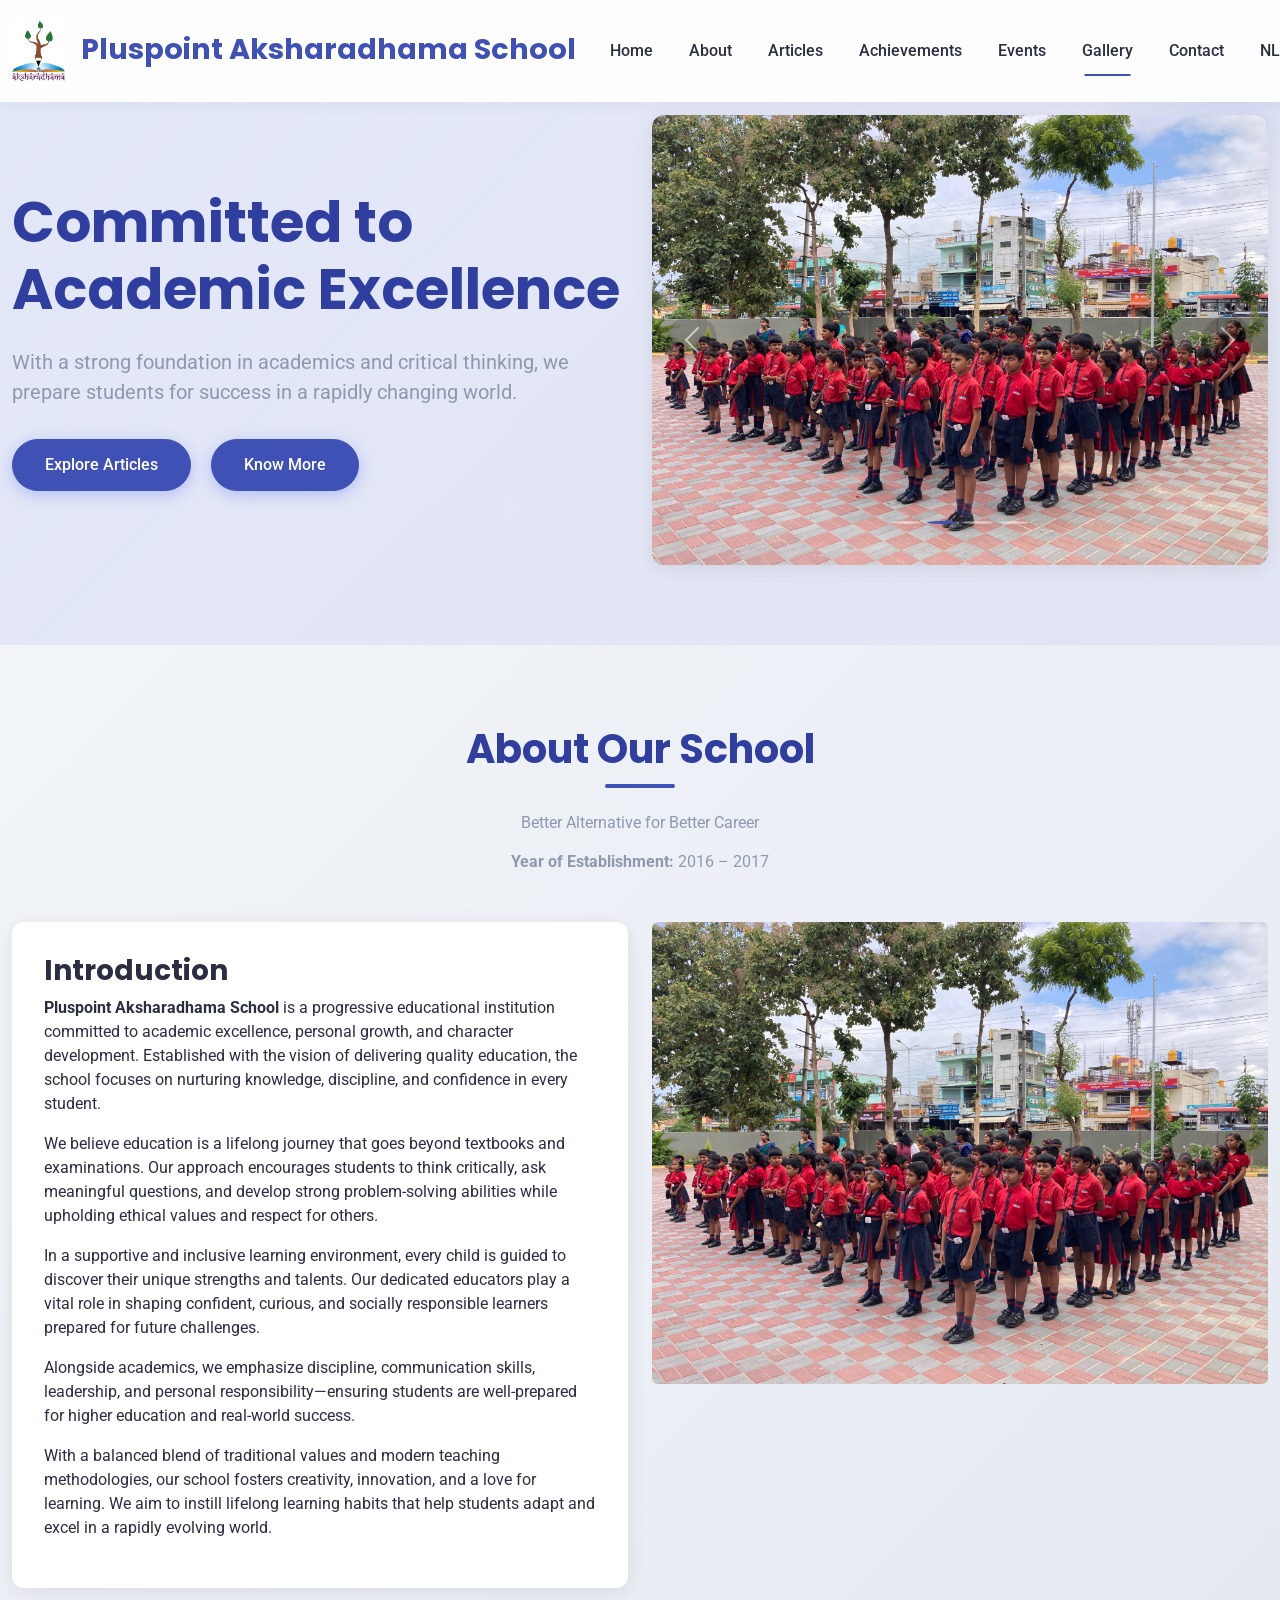
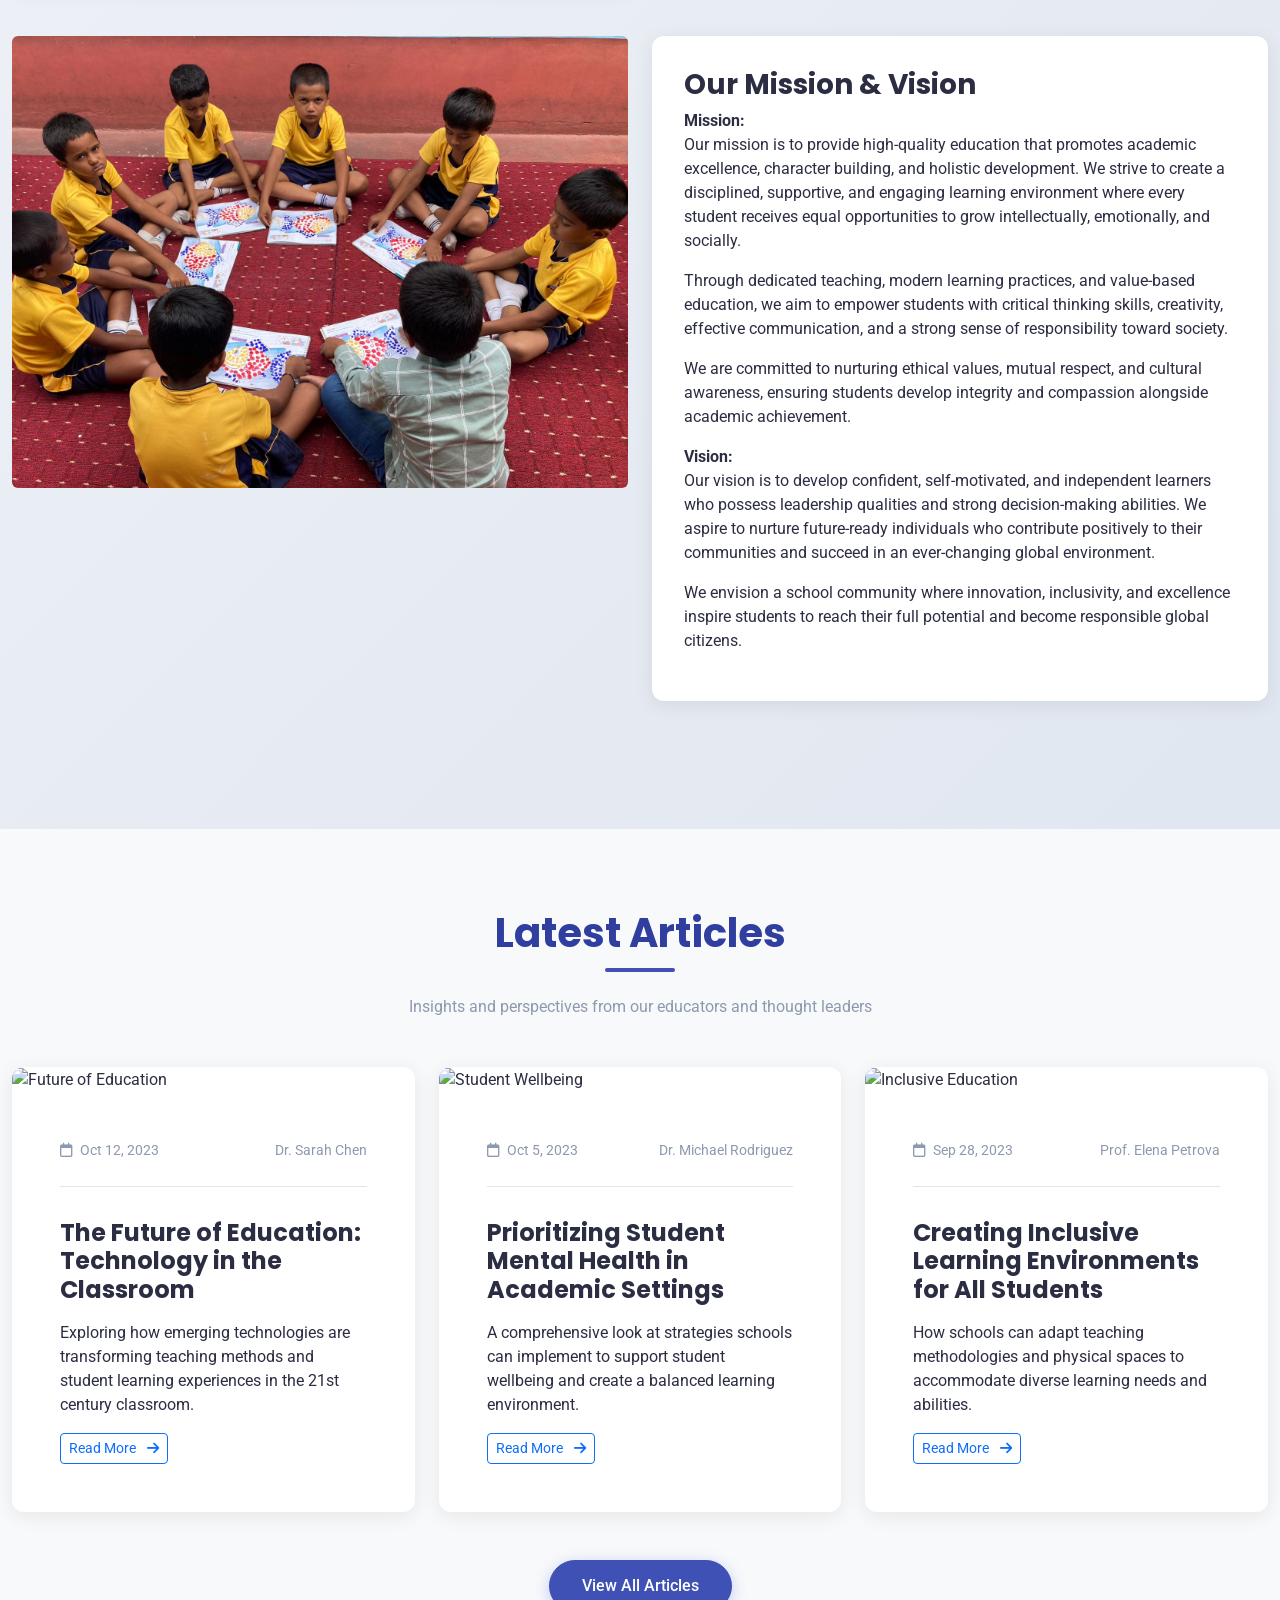
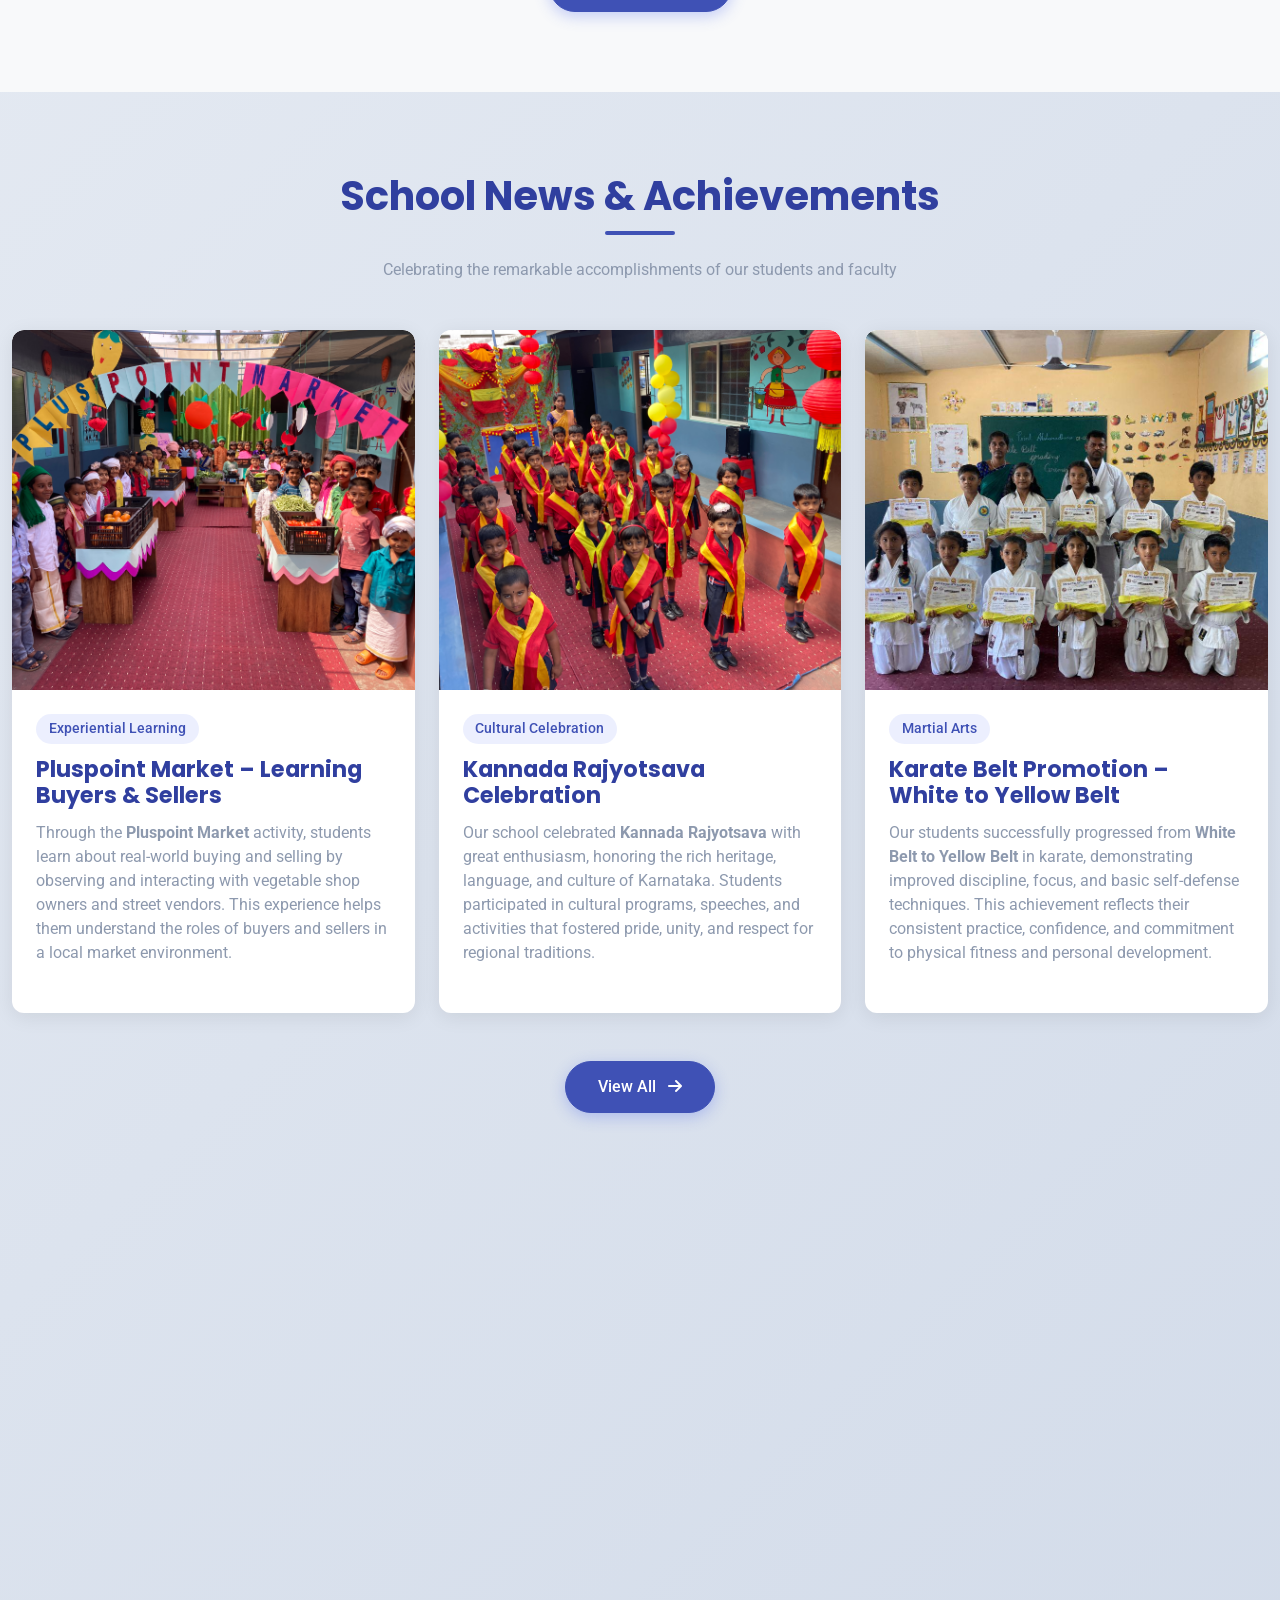
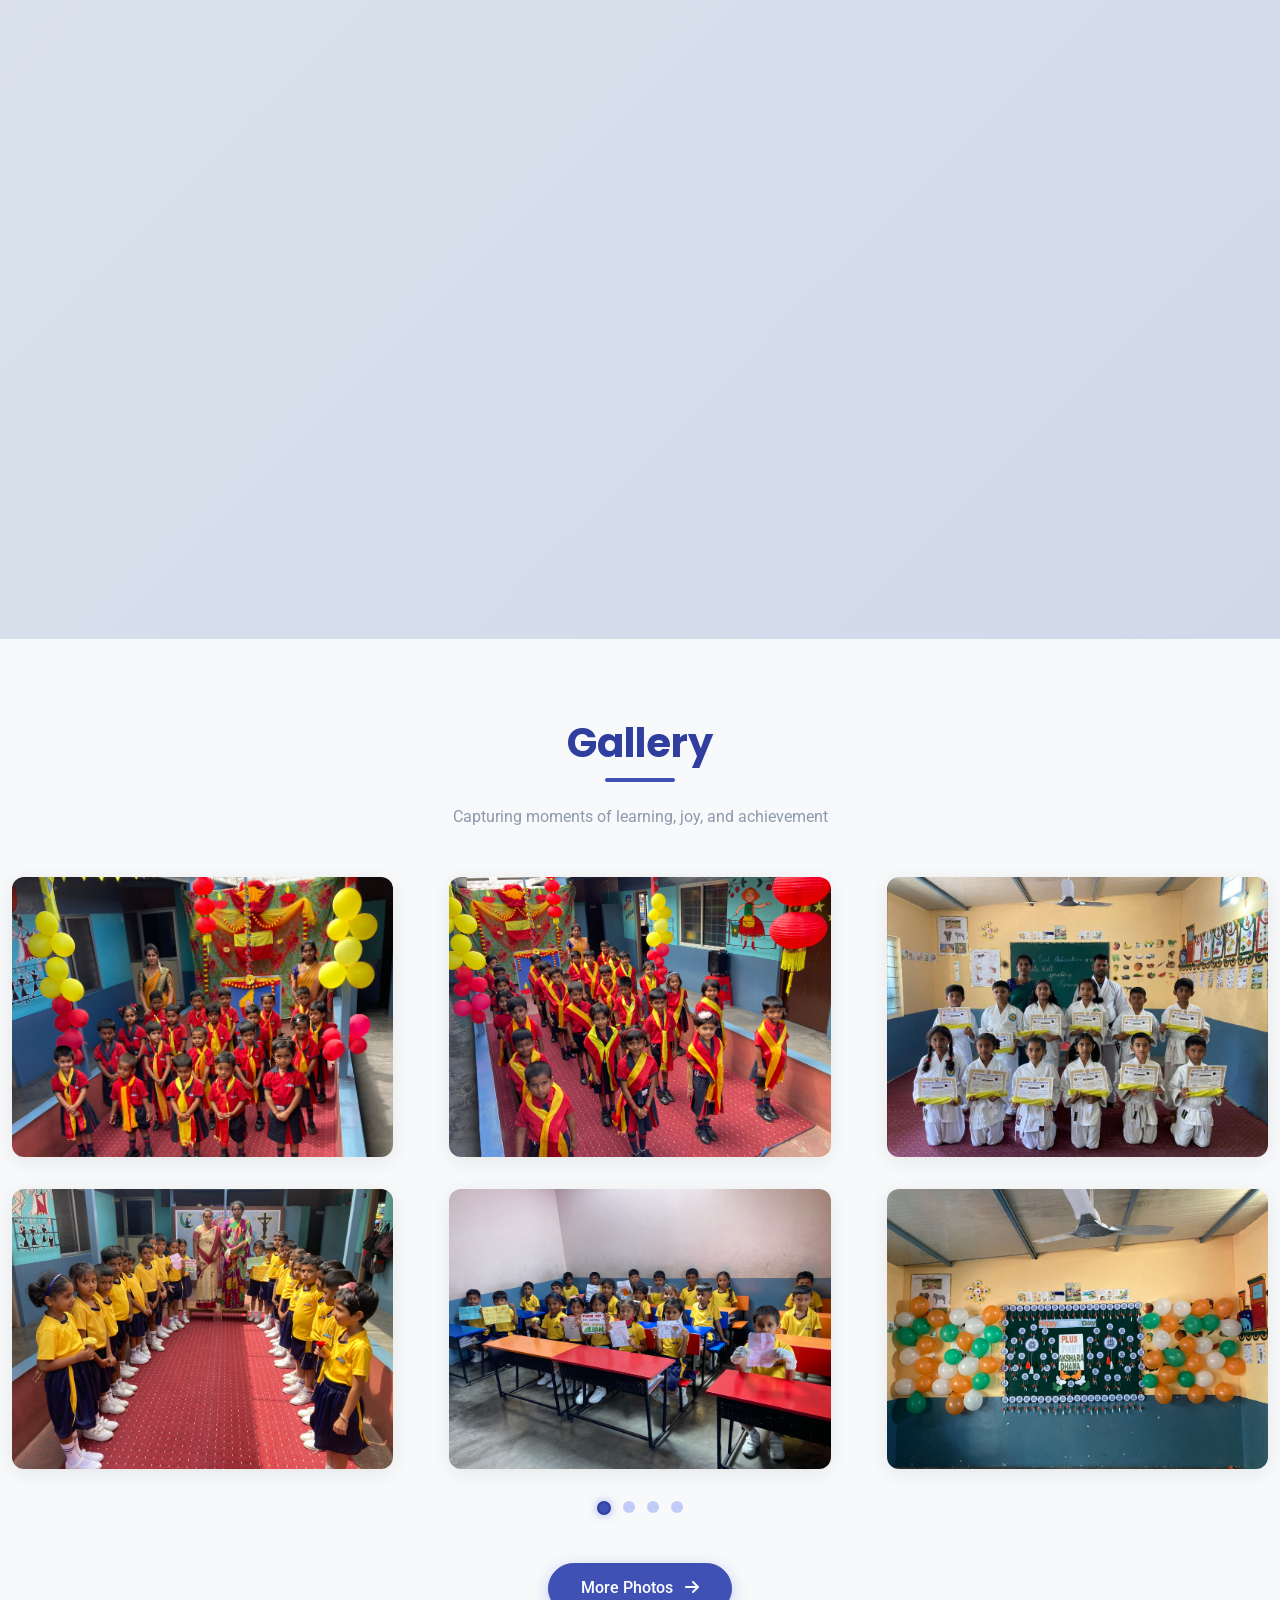
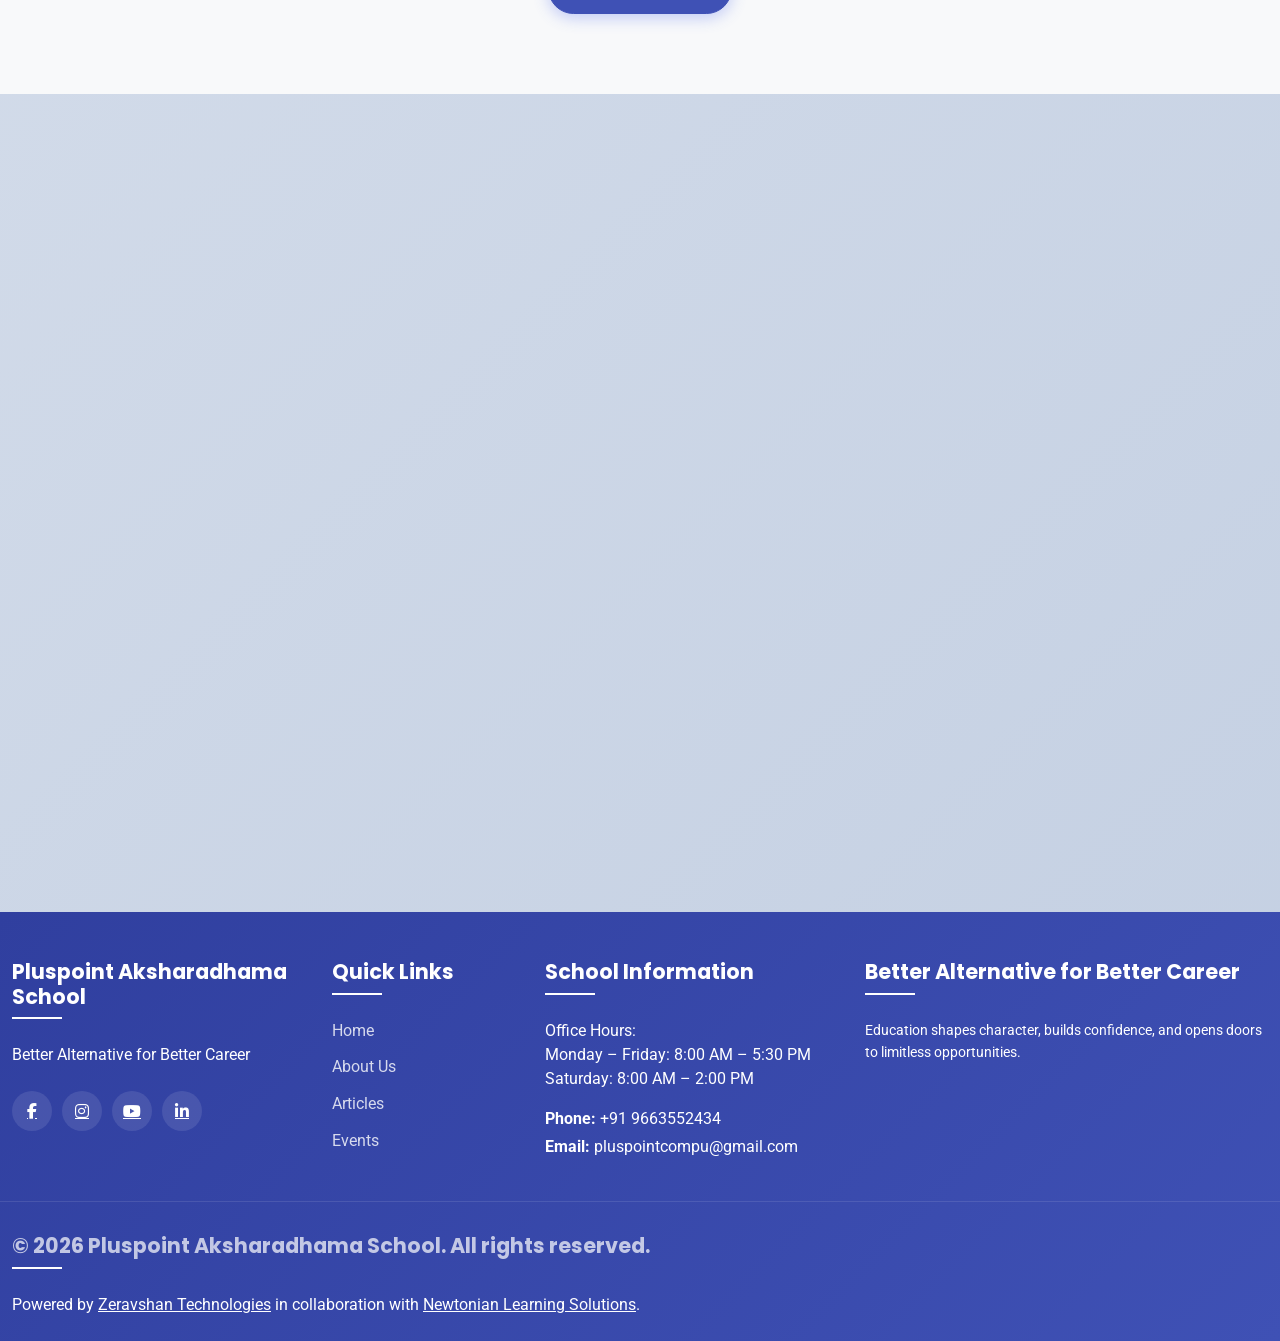
==== commit 2a9718c2: "pluspoint_website" ====
--- a/School-website/index.html
+++ b/School-website/index.html
@@ -3,26 +3,26 @@
 <head>
     <meta charset="UTF-8">
     <meta name="viewport" content="width=device-width, initial-scale=1.0">
-    <title>Republic International Residential School & College | Hanur</title>
+    <title>Pluspoint Aksharadhama School</title>
+    <!-- Bootstrap 5 CSS -->
     <!-- Favicon and App Icons -->
-    <link rel="apple-touch-icon" sizes="57x57" href="/favicon/apple-icon-57x57.png">
-    <link rel="apple-touch-icon" sizes="60x60" href="/favicon/apple-icon-60x60.png">
-    <link rel="apple-touch-icon" sizes="72x72" href="/favicon/apple-icon-72x72.png">
-    <link rel="apple-touch-icon" sizes="76x76" href="/favicon/apple-icon-76x76.png">
-    <link rel="apple-touch-icon" sizes="114x114" href="/favicon/apple-icon-114x114.png">
-    <link rel="apple-touch-icon" sizes="120x120" href="/favicon/apple-icon-120x120.png">
-    <link rel="apple-touch-icon" sizes="144x144" href="/favicon/apple-icon-144x144.png">
-    <link rel="apple-touch-icon" sizes="152x152" href="/favicon/apple-icon-152x152.png">
-    <link rel="apple-touch-icon" sizes="180x180" href="/favicon/apple-icon-180x180.png">
-    <link rel="icon" type="image/png" sizes="192x192" href="/favicon/android-icon-192x192.png">
-    <link rel="icon" type="image/png" sizes="32x32" href="/favicon/favicon-32x32.png">
-    <link rel="icon" type="image/png" sizes="96x96" href="/favicon/favicon-96x96.png">
-    <link rel="icon" type="image/png" sizes="16x16" href="/favicon/favicon-16x16.png">
-    <link rel="manifest" href="/favicon/manifest.json">
+    <link rel="apple-touch-icon" sizes="57x57" href="favicon/apple-icon-57x57.png">
+    <link rel="apple-touch-icon" sizes="60x60" href="favicon/apple-icon-60x60.png">
+    <link rel="apple-touch-icon" sizes="72x72" href="favicon/apple-icon-72x72.png">
+    <link rel="apple-touch-icon" sizes="76x76" href="favicon/apple-icon-76x76.png">
+    <link rel="apple-touch-icon" sizes="114x114" href="favicon/apple-icon-114x114.png">
+    <link rel="apple-touch-icon" sizes="120x120" href="favicon/apple-icon-120x120.png">
+    <link rel="apple-touch-icon" sizes="144x144" href="favicon/apple-icon-144x144.png">
+    <link rel="apple-touch-icon" sizes="152x152" href="favicon/apple-icon-152x152.png">
+    <link rel="apple-touch-icon" sizes="180x180" href="favicon/apple-icon-180x180.png">
+    <link rel="icon" type="image/png" sizes="192x192"  href="favicon/android-icon-192x192.png">
+    <link rel="icon" type="image/png" sizes="32x32" href="favicon/favicon-32x32.png">
+    <link rel="icon" type="image/png" sizes="96x96" href="favicon/favicon-96x96.png">
+    <link rel="icon" type="image/png" sizes="16x16" href="favicon/favicon-16x16.png">
+    <link rel="manifest" href="favicon/manifest.json">
     <meta name="msapplication-TileColor" content="#ffffff">
     <meta name="msapplication-TileImage" content="/favicon/ms-icon-144x144.png">
     <meta name="theme-color" content="#ffffff">
-    <!-- Bootstrap 5 CSS -->
     <link href="https://cdn.jsdelivr.net/npm/bootstrap@5.3.0/dist/css/bootstrap.min.css" rel="stylesheet">
     <!-- Google Fonts -->
     <link href="https://fonts.googleapis.com/css2?family=Poppins:wght@300;400;500;600;700&family=Roboto:wght@300;400;500;700&display=swap" rel="stylesheet">
@@ -43,10 +43,10 @@
         <div class="customizer-option">
             <h6>Color Theme</h6>
             <div class="theme-options">
-                <button class="theme-btn theme-blue " data-theme="blue"></button>
+                <button class="theme-btn theme-blue active" data-theme="blue"></button>
                 <button class="theme-btn theme-green" data-theme="green"></button>
                 <button class="theme-btn theme-red" data-theme="red"></button>
-                <button class="theme-btn theme-purple active" data-theme="purple"></button>
+                <button class="theme-btn theme-purple" data-theme="purple"></button>
                 <button class="theme-btn theme-orange" data-theme="orange"></button>
                 <button class="theme-btn theme-pink" data-theme="pink"></button>
                 <button class="theme-btn theme-teal" data-theme="teal"></button>
@@ -55,7 +55,7 @@
         <div class="customizer-option">
             <h6>Background</h6>
             <div class="bg-options">
-                <div class="bg-option bg-light" data-bg="light"></div>
+                <div class="bg-option bg-light active" data-bg="light"></div>
                 <div class="bg-option bg-dark" data-bg="dark"></div>
                 <div class="bg-option bg-gradient" data-bg="gradient"></div>
                 <div class="bg-option bg-light-blue" data-bg="light-blue"></div>
@@ -67,11 +67,11 @@
     </div> -->
 
     <!-- Navigation -->
-    <nav class="navbar navbar-expand-lg navbar-light fixed-top py-3 ">
+    <nav class="navbar navbar-expand-lg navbar-light fixed-top py-3">
         <div class="container">
-            <a class="navbar-brand" href="#home">
-                <img src="Images/Logo.png" alt="School Logo" style="height: 40px; margin-right: 10px;"> 
-                <span class="brand-text"> Republic International<span class="brand-break"><br></span>  Residential School and College</span>
+            <a class="navbar-brand" href="index.html">
+                <img src="Images/Logo.jpeg" alt="School Logo" style="height: 60px; margin-right: 10px;"> 
+                Pluspoint Aksharadhama School</span>
             </a>
             <button class="navbar-toggler p-0 border-0" type="button"
             data-bs-toggle="collapse" data-bs-target="#navbarContent"
@@ -106,7 +106,7 @@
                         <a class="nav-link" href="#contact">Contact</a>
                     </li>
                     <li class="nav-item">
-                        <a class="nav-link" href="newtonianpage.html">NLS</a>
+                         <a class="nav-link" href="Newtonian.html">NLS</a>
                     </li>
                 </ul>
             </div>
@@ -116,7 +116,7 @@
 <!-- Hero Section with Carousel -->
 <section class="hero" id="home">
     <div class="container">
-         <div class="row align-items-center hero-row">
+        <div class="row align-items-center hero-row">
             <div class="col-lg-6 hero-content" data-aos="flip-up" style="margin-top:35px; order: 1;">
                 <!-- Dynamic Headline Content -->
                 <div id="hero-headline">
@@ -129,38 +129,37 @@
                     <a href="#about" class="btn btn-primary me-3">Know More</a>
                 </div>
             </div>
-          <div class="col-lg-6 lg-0" style="order: 2;">
+            <div class="col-lg-6 lg-0" style="order: 2;">
                 <!-- Carousel -->
                 <div id="heroCarousel" class="carousel slide" data-bs-ride="carousel">
-                    <div class="carousel-item active">
+                    <div class="carousel-inner">
+                        <div class="carousel-item active">
                             <div class="hero-img">
-                                <img src="Images/Achievements/G2.png" 
-                                     alt="Group Study" class="d-block w-100">
-                            </div>
-                        </div>
-                         <div class="carousel-item" data-aos="flip-right">
+                                <img src="Images/event.jpeg"
+                                     alt="Education Technology" class="d-block w-100">
+                            </div>
+                        </div>
+                        <div class="carousel-item " data-aos="flip-left">
                             <div class="hero-img">
-                                <img src="Images/Events/annual1.png " 
+                                <img src="Images/Home1.jpeg" 
+                                     alt="School Children Learning" class="d-block w-100">
+                            </div>
+                        </div>
+                        <div class="carousel-item" data-aos="flip-right">
+                            <div class="hero-img">
+                                <img src="Images/home2.jpeg" 
                                      alt="Teacher Guiding Students" class="d-block w-100">
                             </div>
                         </div>
-                         <div class="carousel-item " data-aos="flip-left">
+
+                        <div class="carousel-item">
                             <div class="hero-img">
-                                <img src="Images/Events/annual3.png" 
-                                     alt="School Children Learning" class="d-block w-100">
-                            </div>
-                        </div>
-                    <div class="carousel-inner">
-                          <div class="carousel-item">
-                            <div class="hero-img">
-                                <img src="Images/h1.jpeg" 
-                                     alt="Education Technology" class="d-block w-100">
-                            </div>
-                        </div>
-                    </div>
-
+                                <img src="Images/event5.jpeg"  alt="Group Study" class="d-block w-100">
+                            </div>
+                        </div>
+                    </div>
                     <button class="carousel-control-prev" type="button" data-bs-target="#heroCarousel" data-bs-slide="prev">
-                        <span class="carousel-control-prev-iconInspiring Young Minds Every Day" aria-hidden="true"></span>
+                        <span class="carousel-control-prev-icon" aria-hidden="true"></span>
                         <span class="visually-hidden">Previous</span>
                     </button>
 
@@ -180,64 +179,98 @@
         </div>
     </div>
 </section>
-  <!-- About Section -->
-<section class="section" id="about" data-aos="slide-up">
+<section class="section" id="about">
     <div class="container">
         <div class="section-title">
             <h2>About Our School</h2>
-            <h3> Inspire Make a Difference</h3>
-            <h6>Year of Establishment <strong>2021–22</strong></h6>
-        </div>
-
-        <!-- First row: Text on left, Image on right -->
+            <p>Better Alternative for Better Career</p>
+            <p><strong>Year of Establishment:</strong> 2016 – 2017</p>
+        </div>
+
+        <!-- FIRST BLOCK -->
         <div class="row align-items-stretch mb-5">
-            <div class="col-lg-6 mb-4 mb-lg-0">
+            <div class="col-lg-6">
                 <div class="about-content h-100">
-                    <h3 class="section-title mb-3">Who We Are</h3>
-                    <p class="mb-3">
-                        Republic International Residential School and College is a premier educational institution located in Mangalam, near Hanur, in the Chamarajanagar district of Karnataka. Established with a strong commitment to academic excellence and character building, the institution offers the ICSE curriculum in a well-structured residential environment.
-                    </p>
-                    <p class="mb-3">
-                        Our school provides education from early childhood through higher secondary levels, ensuring a seamless and nurturing academic journey for every student. We believe that education is most effective when it balances intellectual growth with emotional, physical, and social development.
-                    </p>
-                    <p>
-                        With experienced faculty, modern infrastructure, and a student-centric approach, Republic International Residential School and College creates a disciplined yet joyful learning atmosphere where students are encouraged to explore their talents, develop confidence, and achieve their highest potential.
-                    </p>
-                    <p class="mb-3">
-                        As a residential institution, we provide a structured and caring campus life that helps students develop independence, responsibility, and strong interpersonal skills. Our hostels are designed to be safe, comfortable, and supportive, with dedicated wardens and staff who ensure students feel at home while maintaining discipline and routine.
-                        </p>
-                </div>
-            </div>
+                    <h3>Introduction</h3>
+                    <p>
+                        <strong>Pluspoint Aksharadhama School</strong> is a progressive educational institution
+                        committed to academic excellence, personal growth, and character development.
+                        Established with the vision of delivering quality education, the school focuses on
+                        nurturing knowledge, discipline, and confidence in every student.
+                    </p>
+                    <p>
+                        We believe education is a lifelong journey that goes beyond textbooks and examinations.
+                        Our approach encourages students to think critically, ask meaningful questions, and
+                        develop strong problem-solving abilities while upholding ethical values and respect
+                        for others.
+                    </p>
+                    <p>
+                        In a supportive and inclusive learning environment, every child is guided to discover
+                        their unique strengths and talents. Our dedicated educators play a vital role in
+                        shaping confident, curious, and socially responsible learners prepared for future
+                        challenges.
+                    </p>
+                    <p>
+                        Alongside academics, we emphasize discipline, communication skills, leadership, and
+                        personal responsibility—ensuring students are well-prepared for higher education and
+                        real-world success.
+                    </p>
+                    <p>
+                        With a balanced blend of traditional values and modern teaching methodologies, our
+                        school fosters creativity, innovation, and a love for learning. We aim to instill
+                        lifelong learning habits that help students adapt and excel in a rapidly evolving
+                        world.
+                    </p>
+                </div>
+            </div>
+
             <div class="col-lg-6">
-                <div class="about-img">
-                    <img src="Images/Schoolfront.png" alt="Republic International School Campus">
-                </div>
-            </div>
-        </div>
-
-        <!-- Second row: Image on left, Text on right -->
-        <div class="row align-items-stretch">
-            <div class="col-lg-6 order-lg-1 order-2">
-                <div class="about-img">
-                    <img src="Images/hero2.jpeg" alt="Students Engaged in Learning">
-                </div>
-            </div>
-            <div class="col-lg-6 order-lg-2 order-1 mb-4 mb-lg-0">
+                <img src="Images/Home1.jpeg" class="img-fluid rounded" alt="School Campus">
+            </div>
+        </div>
+
+        <!-- SECOND BLOCK -->
+        <div class="row align-items-stretch mb-5">
+            <div class="col-lg-6 order-lg-2">
                 <div class="about-content h-100">
-                    <h3 class="section-title mb-3">Our Vision & Mission</h3>
-                    <p class="mb-3">
-                        At Republic International Residential School and College, our mission is to provide a well-rounded education that nurtures academic excellence, creativity, discipline, and ethical values. We strive to create a safe, inclusive, and inspiring residential environment where students feel supported and motivated to learn.
-                    </p>
-                    <p class="mb-3">
-                        Our vision is to shape responsible, confident, and compassionate individuals who are prepared to meet the challenges of a rapidly changing world. Through the ICSE curriculum, smart classrooms, well-equipped science and mathematics laboratories, and interactive teaching methods, we empower students with critical thinking, problem-solving, and leadership skills.
-                    </p>
-                    <p>
-                        Beyond academics, we place strong emphasis on arts, sports, physical education, and life skills. Music, dance, craft, and sports activities are integrated into daily school life, ensuring holistic development and fostering a lifelong love for learning.
-                    </p>
-                </div>
-            </div>
-        </div>
-        </section>
+                    <h3>Our Mission & Vision</h3>
+                    <p>
+                        <strong>Mission:</strong><br>
+                        Our mission is to provide high-quality education that promotes academic excellence,
+                        character building, and holistic development. We strive to create a disciplined,
+                        supportive, and engaging learning environment where every student receives equal
+                        opportunities to grow intellectually, emotionally, and socially.
+                    </p>
+                    <p>
+                        Through dedicated teaching, modern learning practices, and value-based education,
+                        we aim to empower students with critical thinking skills, creativity, effective
+                        communication, and a strong sense of responsibility toward society.
+                    </p>
+                    <p>
+                        We are committed to nurturing ethical values, mutual respect, and cultural awareness,
+                        ensuring students develop integrity and compassion alongside academic achievement.
+                    </p>
+                    <p>
+                        <strong>Vision:</strong><br>
+                        Our vision is to develop confident, self-motivated, and independent learners who
+                        possess leadership qualities and strong decision-making abilities. We aspire to
+                        nurture future-ready individuals who contribute positively to their communities
+                        and succeed in an ever-changing global environment.
+                    </p>
+                    <p>
+                        We envision a school community where innovation, inclusivity, and excellence
+                        inspire students to reach their full potential and become responsible global
+                        citizens.
+                    </p>
+                </div>
+            </div>
+
+            <div class="col-lg-6 order-lg-1">
+                <img src="Images/home2.jpeg" class="img-fluid rounded" alt="Students Learning">
+            </div>
+        </div>
+    </div>
+</section>
 
 
     <!-- Articles Section -->
@@ -250,7 +283,7 @@
             <div class="row">
                 <div class="col-md-6 col-lg-4 mb-4">
                     <div class="article-card" data-article="1">
-                        <img src="https://images.unsplash.com/photo-1585241936939-be4099591252?w=500&auto=format&fit=crop&q=60&ixlib=rb-4.1.0&ixid=M3wxMjA3fDB8MHxzZWFyY2h8Mnx8YXJ0aWNsZXxlbnwwfHwwfHx8MA%3D%3D" alt="Future of Education" class="article-img">
+                        <img src="https://images.unsplash.com/photo-1585241936939-be4099591252?w=500&auto=format&fit=crop&q=60&ixlib=rb-4.1.0&ixid=M3wxMjA3fDB8MHxzZWFyY2h8Mnx8YXJ0aWNsZXxlbnwwfHwwfHx8MA%3D%3D" alt="Future of Education" class="article-img"  href="article-details.html?id=1">
                         <div class="article-content">
                             <div class="article-meta">
                                 <span><i class="far fa-calendar me-1"></i> Oct 12, 2023</span>
@@ -307,151 +340,157 @@
         </div>
     </section>
     
-    <!-- Achievements Section -->
-    <section class="section" id="achievements" data-aos="slide-up">
-        <div class="container">
-            <div class="section-title">
-                <h2>Academic Achievements</h2>
-                <p>Celebrating the remarkable accomplishments of our students and faculty</p>
-            </div>
-            <div class="row">
-                <div class="col-md-6 col-lg-4 mb-4">
-                    <div class="card" data-achievement="1">
-                        <img src="Images/Achievements/Prathibhakaranji.jpg" class="card-img-top" alt="Prathibhakaranji 2024–25">
-                        <div class="card-body">
-                            <span class="card-category">Prathibhakaranji 2024–25</span>
-                            <h5 class="card-title">Celebrates the outstanding academic excellence</h5>
-                            <p class="card-text">The ceremony honors dedication, discipline, and consistent hard    work across various fields.
-                            These moments reflect our institution’s commitment to nurturing talent and inspiring success We proudly recognize and applaud every student who has excelled.</p>
-                        </div>
-                    </div>
-                </div>
-                <div class="col-md-6 col-lg-4 mb-4">
-                <div class="card" data-achievement="2">
-                    <img src="Images/Achievements/Graduation.png" class="card-img-top" alt="Graduation Day">
-                    <div class="card-body">
-                        <span class="card-category">Academic Milestone</span>
-                        <h5 class="card-title">Graduation Day</h5>
-                        <p class="card-text">
-                            Graduation Day marks a significant academic milestone in the journey of our students.
-                            It celebrates perseverance, growth, and the successful completion of an important phase of learning.
-                            The occasion reflects pride, joy, and new beginnings for students and parents alike.
-                        </p>
-                    </div>
-                </div>
-            </div>
-                <div class="col-md-6 col-lg-4 mb-4">
+   <!-- Achievements Section -->
+<section class="section" id="achievements" data-aos="slide-up">
+    <div class="container">
+        <div class="section-title">
+            <h2>School News & Achievements</h2>
+            <p>Celebrating the remarkable accomplishments of our students and faculty</p>
+        </div>
+        <div class="row">
+
+           <!-- Achievement 1 : Pluspoint Market Learning -->
+        <div class="col-md-6 col-lg-4 mb-4">
+            <div class="card" data-achievement="1">
+                <img src="Images/event.jpeg" class="card-img-top" alt="Pluspoint Market Activity">
+                <div class="card-body">
+                    <span class="card-category">Experiential Learning</span>
+                    <h5 class="card-title">Pluspoint Market – Learning Buyers & Sellers</h5>
+                    <p class="card-text">
+                        Through the <strong>Pluspoint Market</strong> activity, students learn about real-world
+                        buying and selling by observing and interacting with vegetable shop owners and street
+                        vendors. This experience helps them understand the roles of buyers and sellers in a
+                        local market environment.
+                    </p>
+                </div>
+            </div>
+        </div>
+            <!-- Achievement 2 : Kannada Rajyotsava -->
+        <div class="col-md-6 col-lg-4 mb-4">
+            <div class="card" data-achievement="2">
+                <img src="Images/event2.jpeg" class="card-img-top" alt="Kannada Rajyotsava">
+                <div class="card-body">
+                    <span class="card-category">Cultural Celebration</span>
+                    <h5 class="card-title">Kannada Rajyotsava Celebration</h5>
+                    <p class="card-text">
+                        Our school celebrated <strong>Kannada Rajyotsava</strong> with great enthusiasm, honoring
+                        the rich heritage, language, and culture of Karnataka. Students participated in cultural
+                        programs, speeches, and activities that fostered pride, unity, and respect for regional
+                        traditions.
+                    </p>
+                </div>
+            </div>
+        </div>
+           <!-- Achievement 3 : Karate Promotion -->
+        <div class="col-md-6 col-lg-4 mb-4">
             <div class="card" data-achievement="3">
-                <img src="Images/Achievements/Awards.png" class="card-img-top" alt="Student Awards Ceremony">
+                <img src="Images/event3.jpeg" class="card-img-top" alt="Karate Training">
                 <div class="card-body">
-                    <span class="card-category">Student Achievements</span>
-                    <h5 class="card-title">Academic & Co-Curricular Awards</h5>
+                    <span class="card-category">Martial Arts</span>
+                    <h5 class="card-title">Karate Belt Promotion – White to Yellow Belt</h5>
                     <p class="card-text">
-                        Our students were honored with awards for excellence in academics and co-curricular activities.
-                        These recognitions reflect consistent effort, discipline, and outstanding performance.
-                        We take pride in celebrating the achievements that inspire future success.
-                    </p>
-                </div>
-            </div>
-        </div>
-         <div class="text-center mt-4">
-             <a href="articles.html#achievements" class="btn btn-primary">View All Achievement <i class="fas fa-arrow-right ms-2"></i></a>
-           </div>
-         </div>
-        </div>
-    </section>
-
-    <!-- Events Section - Redesigned -->
-    <section class="section " id="events" data-aos="slide-up">
+                        Our students successfully progressed from <strong>White Belt to Yellow Belt</strong>
+                        in karate, demonstrating improved discipline, focus, and basic self-defense techniques.
+                        This achievement reflects their consistent practice, confidence, and commitment to
+                        physical fitness and personal development.
+                    </p>
+                </div>
+            </div>
+        </div>
+
+
+            <div class="text-center mt-4">
+                <a href="articles.html#achievements" class="btn btn-primary">
+                    View All  <i class="fas fa-arrow-right ms-2"></i>
+                </a>
+            </div>
+
+        </div>
+    </div>
+</section>
+
+<!-- Events Section - Redesigned -->
+<section class="section " id="events" data-aos="slide-up">
     <div class="container">
         <div class="section-title">
             <h2>Events</h2>
             <p>Join us for enriching experiences that extend learning beyond the classroom</p>
         </div>
         <div class="row">
-            <!-- Republic Day / Independence Day -->
-            <div class="col-lg-4 col-md-6 mb-4">
-                <div class="event-card">
-                    <div class="event-date">
-                        <div class="event-day">26</div>
-                        <div class="event-month">JAN</div>
-                    </div>
-                    <img src="Images/Events/republic.png" alt="Republic Day Celebration" class="event-img">
-                    <div class="event-content">
-                        <div class="event-time"><i class="far fa-clock me-2"></i> 9:00 AM - 1:00 PM</div>
-                        <div class="event-location"><i class="fas fa-map-marker-alt me-2"></i> Main Auditorium</div>
-                        <h4 class="mb-2">Republic Day</h4>
-                        <span class="event-category">National Festival Celebration</span>
-                        <p class="mb-3">
-                            Our students actively participated in flag hoisting, cultural performances, and patriotic activities 
-                            to celebrate Republic Day and Independence Day. The event fosters national pride and unity.
-                        </p>
-                    </div>
-                </div>
-            </div>
-
-          <!-- Annual Day 2025 -->
+        <!-- Event 1: Gratitude Day for Cleaning Staff -->
         <div class="col-lg-4 col-md-6 mb-4">
             <div class="event-card">
-                <img src="Images/Events/annual6.png" alt="Annual Day 2025" class="event-img">
+                <div class="event-date">
+                    <div class="event-day">15</div>
+                    <div class="event-month">OCT</div>
+                </div>
+                <img src="Images/event5.jpeg" alt="Gratitude to Cleaning Staff" class="event-img">
                 <div class="event-content">
-                    <div class="event-time">
-                        <i class="far fa-clock me-2"></i> 10:00 AM - 2:00 PM
-                    </div>
                     <div class="event-location">
-                        <i class="fas fa-map-marker-alt me-2"></i> School Auditorium
-                    </div>
-                    <h4 class="mb-2">Annual Day Celebration 2025</h4>
-                    <span class="event-category">Annual Day & Academic Excellence</span>
+                        <i class="fas fa-map-marker-alt me-2"></i> School Campus
+                    </div>
+                    <h4 class="mb-2">Gratitude Day – Thanking Our Cleaning Staff</h4>
                     <p class="mb-3">
-                        Annual Day 2025 is a vibrant celebration of student achievements, cultural performances, and academic success.
-                        The event highlights music, dance, drama, and awards, reflecting the holistic growth and talents of our students.
-                    </p>
-                </div>
-            </div>
-        </div>
-
-
-            <!-- Ooty Trip -->
-            <div class="col-lg-4 col-md-6 mb-4">
-                <div class="event-card">
-                    <img src="Images/Events/ooty.png" alt="Ooty Educational Trip" class="event-img">
-                    <div class="event-content">
-                        <div class="event-time"><i class="far fa-clock me-2"></i> 6:00 AM - 8:00 PM</div>
-                        <div class="event-location"><i class="fas fa-map-marker-alt me-2"></i> Ooty</div>
-                        <h4 class="mb-2">Educational Excursion to Ooty</h4>
-                        <span class="event-category">Outdoor Learning Experience</span>
-                        <p class="mb-3">
-                            Students embarked on an educational excursion to Ooty, exploring nature, local culture, and 
-                            environmental awareness activities. The trip enhances experiential learning beyond the classroom.
-                        </p>
-                    </div>
-                </div>
-            </div>
-
-        </div>
-        <div class="text-center mt-4">
-            <a href="articles.html#events" class="btn btn-primary">View All Events <i class="fas fa-arrow-right ms-2"></i></a>
+                        A heartwarming initiative where students expressed gratitude to our cleaning staff for
+                        their dedication and hard work. Children shared thank-you notes, flowers, and kind words,
+                        learning the values of respect, empathy, and appreciation for those who keep our school
+                        clean, safe, and welcoming every day.
+                    </p>
+                </div>
+            </div>
+        </div>
+
+
+      <!-- Event 2: Independence Day Celebration -->
+    <div class="col-lg-4 col-md-6 mb-4">
+        <div class="event-card">
+            <div class="event-date">
+                <div class="event-day">15</div>
+                <div class="event-month">AUG</div>
+            </div>
+            <img src="Images/event6.jpeg" alt="Independence Day Celebration" class="event-img">
+            <div class="event-content">
+                <div class="event-location">
+                    <i class="fas fa-map-marker-alt me-2"></i> School Campus
+                </div>
+                <h4 class="mb-2">Independence Day Celebration</h4>
+                <p class="mb-3">
+                    Our school celebrated <strong>Independence Day</strong> with great pride and patriotism,
+                    commemorating the spirit of freedom and unity. The program included flag hoisting,
+                    patriotic songs, speeches, and cultural performances by students, inspiring a sense of
+                    national pride, responsibility, and respect for the sacrifices made by our freedom
+                    fighters.
+                </p>
+            </div>
         </div>
     </div>
-</section>
-  <!-- Gallery Section -->
-   <section class="section bg-light" id="gallery" data-aos="slide-up">
-       <div class="container">
-           <div class="section-title">
-               <h2>Gallery</h2>
-               <p>Capturing moments of learning, joy, and achievement</p>
-           </div>
-           <div class="row gallery-grid" id="galleryContainer">
-               <!-- Gallery items will be inserted here by JavaScript -->
-           </div>
-           <div class="text-center mt-5">
-               <button class="btn btn-primary" id="morePhotosBtn" onclick="loadMorePhotos()">
-                   More Photos <i class="fas fa-arrow-right ms-2"></i>
-               </button>
-           </div>
-       </div>
-   </section>
+        <!-- Event 3: World Environment Day -->
+        <div class="col-lg-4 col-md-6 mb-4">
+            <div class="event-card">
+                <img src="Images/event7.jpeg"
+                    alt="World Environment Day Celebration" class="event-img">
+                <div class="event-content">
+                    <div class="event-location">
+                        <i class="fas fa-map-marker-alt me-2"></i> School Campus
+                    </div>
+                    <h4 class="mb-2">World Environment Day Celebration</h4>
+                    <p class="mb-3">
+                        Our school observed <strong>World Environment Day</strong> with activities focused on
+                        environmental awareness and responsibility. Students participated in tree plantation,
+                        poster making, and cleanliness drives, learning the importance of protecting nature and
+                        adopting eco-friendly practices for a sustainable future.
+                    </p>
+                </div>
+            </div>
+        </div>
+    </div>
+            <div class="text-center mt-4">
+                <a href="articles.html#events" class="btn btn-primary">
+                    View All Events <i class="fas fa-arrow-right ms-2"></i>
+                </a>
+            </div>
+        </div>
+    </section>
 
     <!-- Notifications Section - Redesigned -->
     <!-- <section class="section bg-light" id="notifications" data-aos="slide-up">
@@ -581,6 +620,31 @@
         </div>
     </section> -->
 
+    <!-- Gallery Section -->
+    <section class="section bg-light" id="gallery" data-aos="slide-up">
+        <div class="container">
+            <div class="section-title">
+                <h2>Gallery</h2>
+                <p>Capturing moments of learning, joy, and achievement</p>
+            </div>
+            <div class="row gallery-grid" id="galleryContainer">
+                <!-- Gallery items will be inserted here by JavaScript -->
+            </div>
+            
+            <!-- Pagination Indicator -->
+            <div class="text-center mt-4 mb-4">
+                <div class="gallery-pagination" id="galleryPagination">
+                    <!-- Pagination dots will be inserted here by JavaScript -->
+                </div>
+            </div>
+            
+            <div class="text-center mt-5">
+                <button class="btn btn-primary" id="morePhotosBtn" onclick="loadMorePhotos()">
+                    More Photos <i class="fas fa-arrow-right ms-2"></i>
+                </button>
+            </div>
+        </div>
+    </section>
     <!-- Contact Section -->
     <section class="section" id="contact" data-aos="slide-up">
         <div class="container">
@@ -597,7 +661,7 @@
                             </div>
                             <div class="contact-details">
                                 <h5>Our Location</h5>
-                                <p>Mangala Post, M M Hills Main Road, Taluk, Hanur, Karnataka 571439</p>
+                                <p>2nd cross up, Mysore Rd, Bharathi Nagara, Malavalli, Karnataka 571430</p>
                             </div>
                         </div>
                         <div class="contact-item">
@@ -606,7 +670,7 @@
                             </div>
                             <div class="contact-details">
                                 <h5>Phone</h5>
-                                <a href="tel:+91 9008080274">+91 9008080274</a>
+                                <a href="tel: +91 9663552434"> +91 9663552434</a>
                             </div>
                         </div>
                         <div class="contact-item">
@@ -615,7 +679,7 @@
                             </div>
                             <div class="contact-details">
                                 <h5>Email</h5>
-                                <a href="republicirsc@gmail.com">republicirsc@gmail.com</a>
+                                <a href="mailto:pluspointcompu@gmail.com">pluspointcompu@gmail.com</a>  
                             </div>
                         </div>
                         <div class="contact-item">
@@ -624,182 +688,51 @@
                             </div>
                             <div class="contact-details">
                                 <h5>Working Hours</h5>
-                                <p>Monday - Friday: 8:00 AM - 4:00 PM</p>
-                                <p>Saturday: 9:00 AM - 1:00 PM (Administrative)</p>
-                            </div>
-                        </div>
-                    </div>
-                </div>
-                <div class="col-lg-6">
-                    <div class="card border-0 shadow-sm">
-                        <div class="card-body p-4">
-                            <h4 class="mb-4">Our Location</h4>
-                            <div class="google-map mb-3">
-                                <iframe 
-                                    src="https://www.google.com/maps/embed?pb=!1m18!1m12!1m3!1d3901.0134706283056!2d77.26196987482628!3d12.111230188130609!2m3!1f0!2f0!3f0!3m2!1i1024!2i768!4f13.1!3m3!1m2!1s0x3baedf08424a6143%3A0xea2e7dce30cc6a15!2sRepublic%20International%20Residential%20School%20and%20College%2C%20Hanur!5e0!3m2!1sen!2sin!4v1765777744612!5m2!1sen!2sin" 
-                                    width="100%" 
-                                    height="300" 
-                                    style="border:0;" 
-                                    allowfullscreen="" 
-                                    loading="lazy" 
-                                    referrerpolicy="no-referrer-when-downgrade">
-                                </iframe>
-                            </div>
-                            <a href="https://maps.app.goo.gl/FdJd1wG1wPc9b7CD9" target="_blank" style="max-width: fit-content;" class="btn btn-primary w-100">Get Direction</a>
-                        </div>
-                    </div>
-                </div>
+                                <p>Monday - Friday: 8:00 AM - 5:30 PM</p>
+                                <p>Saturday: 8:00 AM - 2:00 PM </p>
+                            </div>
+                        </div>
+                    </div>
+                </div>
+            <div class="col-lg-6">
+                <div class="card border-0 shadow-sm h-100">
+                    <div class="card-body p-4">
+                        <h4 class="mb-4">Our Location</h4>
+                        <!-- Google Map -->
+                        <div class="google-map mb-3 rounded overflow-hidden">
+                            <iframe
+                            src="https://www.google.com/maps/embed?pb=!1m18!1m12!1m3!1d249367.56313771982!2d76.65891577812496!3d12.425171811433229!2m3!1f0!2f0!3f0!3m2!1i1024!2i768!4f13.1!3m3!1m2!1s0x3baf05958d36071f%3A0x82c06b55777a881b!2sPlus%20Point%20Aksharadhama!5e0!3m2!1sen!2sin!4v1770980265664!5m2!1sen!2sin"
+                            width="100%"
+                            height="300"
+                            style="border:0;"
+                            allowfullscreen=""
+                            loading="lazy"
+                            referrerpolicy="no-referrer-when-downgrade">
+                            </iframe>
+                        </div>
+                        <!-- Direction Button -->
+                        <a href="https://maps.app.goo.gl/1tcN3HM6wPJr3rwx5"
+                        target="_blank"
+                        class="btn btn-primary w-100" style="max-width: fit-content;">
+                            Get Directions
+                        </a>
+                    </div>
+                </div>
+            </div>
             </div>
         </div>
     </section>
-    <!-- Admissions Enquiry CTA Section -->
-    <!-- <section class="section pb-0" id="enquiry-form" data-aos="slide-up">
-        <div class="container">
-            <div class="section-title">
-                <h2>Admissions Enquiry</h2>
-                <p>If you have any questions or need assistance with the admissions process, please complete the form and our team will contact you shortly.</p>
-            </div>
-            <div class="row justify-content-center">
-                <div class="col-lg-8">
-                    <div class="card border-0 shadow-sm p-4 text-center">
-                        <h4 class="mb-3">We're here to help</h4>
-                        <p class="mb-4" style="color: var(--text-secondary);">
-                            Whether you're exploring programs, eligibility, fees, or documentation, provide your details and we’ll guide you through every step of the admission process.
-                        </p>
-                       <a class="btn btn-primary btn-lg w-auto"
-                        href="https://docs.google.com/forms/d/e/1FAIpQLSemewFn-ygdgeXfNZ6fGeI2N-KYsJObicBS6JdXdiMFbQOh7g/viewform?usp=dialog"
-                        rel="noopener">
-                            Fill the Google Form
-                        </a>
-                    </div>
-                </div>
-            </div>
-        </div>
-    </section> -->
-
-    
-    <!-- Contact Form Section -->
-    <section class="section bg-light" id="enquiry" data-aos="slide-up">
-    <div class="container">
-        <div class="section-title">
-        <h2>Send Us a Message</h2>
-        <p>For admission-related queries or any other enquiries, please fill out the form below.</p>
-        </div>
-
-        <div class="row justify-content-center">
-        <div class="col-lg-10">
-            <div class="card contact-form-card">
-            <div class="card-body p-4">
-
-            <form
-                id="enquiryForm"
-                class="contact-form"
-                action="https://docs.google.com/forms/d/e/1FAIpQLSemewFn-ygdgeXfNZ6fGeI2N-KYsJObicBS6JdXdiMFbQOh7g/formResponse"
-                method="POST"
-                target="hidden_iframe"
-                novalidate
-                >
-                <div class="row g-3">
-
-                    <!-- First Name -->
-                    <div class="col-md-6">
-                    <label class="form-label">First Name <span class="text-danger">*</span></label>
-                    <input type="text" class="form-control" name="entry.256588311" placeholder="Enter first name" required>
-                    <div class="invalid-feedback">First name is required.</div>
-                    </div>
-
-                    <!-- Last Name -->
-                    <div class="col-md-6">
-                    <label class="form-label">Last Name <span class="text-danger">*</span></label>
-                    <input type="text" class="form-control" name="entry.843782884" placeholder="Enter last name" required>
-                    </div>
-
-                    <!-- Class (Dropdown) -->
-                    <div class="col-md-6">
-                    <label class="form-label">Class <span class="text-danger">*</span></label>
-                    <select class="form-select" name="entry.1118346054" required>
-                        <option value="">Select Class</option>
-                        <option value="M1">M1</option>
-                        <option value="M2">M2</option>
-                        <option value="1 Standard">1 Standard</option>
-                        <option value="2 Standard">2 Standard</option>
-                        <option value="3 Standard">3 Standard</option>
-                        <option value="4 Standard">4 Standard</option>
-                        <option value="5 Standard">5 Standard</option>
-                        <option value="6 Standard">6 Standard</option>
-                        <option value="7 Standard">7 Standard</option>
-                        <option value="8 Standard">8 Standard</option>
-                    </select>
-                    </div>
-
-                    <!-- Email -->
-                    <div class="col-md-6">
-                    <label class="form-label">Email</label>
-                    <input type="email" class="form-control" name="entry.1611246738" placeholder="name@example.com">
-                    </div>
-
-                    <!-- Phone -->
-                    <div class="col-md-6">
-                    <label class="form-label">Phone Number <span class="text-danger">*</span></label>
-                    <input
-                        type="tel"
-                        class="form-control"
-                        name="entry.1086136648"
-                        placeholder="Enter phone number"
-                        required
-                        pattern="^[0-9()+\-\s]{7,15}$"
-                    >
-                    <div class="invalid-feedback">Valid phone number is required.</div>
-                    </div>
-                      <!-- Last Institution -->
-                    <div class="col-6">
-                    <label class="form-label">Last Institution</label>
-                    <input type="text" class="form-control" name="entry.1742380650" placeholder="Previous school/college">
-                    </div>
-                    <!-- Qualification -->
-                    <!-- <div class="col-md-6">
-                    <label class="form-label">Qualification</label>
-                    <input type="text"  class="form-control" name="entry.607483551" placeholder="e.g., 10th ICSE">
-                    </div> -->
-
-                    <!-- Address -->
-                    <div class="col-12">
-                    <label class="form-label">Address <span class="text-danger">*</span></label>
-                    <textarea class="form-control" name="entry.1234993695" rows="3" placeholder="Enter full address" required></textarea>
-                    <div class="invalid-feedback">Address is required.</div>
-                    </div>
-
-                  
-
-                    <!-- Submit -->
-                    <div class="col-12 text-center mt-2">
-                    <button type="submit" class="btn btn-primary px-5">Submit</button>
-                    </div>
-
-                </div>
-                </form>
-
-                <!-- Hidden iframe -->
-                <iframe name="hidden_iframe" style="display:none;"></iframe>
-
-            </div>
-            </div>
-        </div>
-        </div>
-    </div>
-    </section>
+   <!-- Footer -->
     <footer class="footer">
         <div class="container">
             <div class="row">
-                <div class="col-md-4 mb-4 mb-md-0">
-                    <h4>Republic International Residential School and College </h4>
-                    <p class="mt-3">
-                        A co-educational ICSE boarding and day school near Hanur, committed to holistic education through academics, arts, sports, and modern learning practices.
-                        </p>
+                <div class="col-md-3 mb-4 mb-md-0">
+                    <h5>Pluspoint Aksharadhama School</h5>
+                    <p>Better Alternative for Better Career</p>
                     <div class="social-links">
                         <a href="#"><i class="fab fa-facebook-f"></i></a>
                         <a href="#"><i class="fab fa-instagram"></i></a>
-                        <a href="#"><i class="fab fa-youtube"></i></a>
+                        <a href="" target="_blank"><i class="fab fa-youtube"></i></a>
                         <a href="#"><i class="fab fa-linkedin-in"></i></a>
                     </div>
                 </div>
@@ -816,24 +749,24 @@
                     <h5>School Information</h5>
                     <p class="mt-3">
                         Office Hours: <br>
-                        Monday – Friday: 8:00 AM – 4:00 PM <br>
-                        Saturday: 9:00 AM – 1:00 PM
-                    </p>
-                    <p class="mb-1"><strong>Phone:</strong> <a href="tel:+919008080274" style="color: white; text-decoration: none;">+91 9008080274</a></p>
-                    <p class="mb-0"><strong>Email:</strong> <a href="republicirsc@gmail.com " style="color: white; text-decoration: none;">republicirsc@gmail.com</a></p>
-                </div>
-                  <div class="col-md-3">
-                    <div class="footer-motivation">
-                    <h5 class="footer-title">Inspire Make a Difference</h5>
-                    <p id="motivationText" class="motivation-text"></p>
-                </div>
-                </div>
-            <div class="copyright d-flex justify-content-between align-items-center">
-                <h5> &copy; 2025 Republic International Residential School and College. All rights reserved</h5>     
+                        Monday – Friday: 8:00 AM – 5:30 PM <br>
+                        Saturday: 8:00 AM – 2:00 PM
+                    </p>
+                    <p class="mb-1"><strong>Phone:</strong> +91 9663552434 </p>
+                    <p class="mb-0"><strong>Email:</strong> <span style="word-break: break-all;">pluspointcompu@gmail.com</span></p>
+                    
+                </div>
+                  <div class="col-md-4 ">
+            <div class="footer-motivation">
+                 <h5 class="footer-title">Better Alternative for Better Career</h5>
+                <p id="motivationText" class="motivation-text"></p>
+            </div>
+        </div>
+            <div class="copyright d-flex">
+                <h5 >&copy; 2026 Pluspoint Aksharadhama School. All rights reserved.</h5>
                 </div>
                 <div>
-                <p class="mb-0">Powered by <a href="https://zeravshantechnologies.com" target="_blank" style="color: white; text-decoration: none;">Zeravashan Technologies</a>.</p>
-            </div>
+                <p class="mb-0">Powered by <a href="https://zeravshantechnologies.com/" target="_blank" style="color: white;">Zeravshan Technologies</a> in collaboration with <a href="https://newtonianlearningsolutions.com/" target="_blank" style="color: white; ">Newtonian Learning Solutions</a>.</p>
             </div>
         </div>
     </footer>
@@ -843,85 +776,38 @@
         <i class="fas fa-arrow-up"></i>
     </a>
 
-    <!-- Lightbox Modal -->
+    <!-- Image Lightbox Modal -->
     <div id="imageLightbox" class="lightbox-modal">
+        <span class="lightbox-close">&times;</span>
         <div class="lightbox-content">
-            <button class="lightbox-close" aria-label="Close lightbox">
-                <i class="fas fa-times"></i>
+            <button id="lightboxPrevBtn" class="lightbox-arrow lightbox-prev" title="Previous Image">
+                <i class="fas fa-chevron-left"></i>
             </button>
-            <img id="lightboxImage" src="" alt="Lightbox Image" class="lightbox-image">
-            <div class="lightbox-pagination">
-                <span id="lightboxPagination">1 / 18</span>
-            </div>
-            <div class="lightbox-controls">
-                <button class="lightbox-btn" id="prevImageBtn" title="Previous Image (← Arrow)" aria-label="Previous Image">
-                    <i class="fas fa-chevron-left"></i>
-                </button>
-                <button class="lightbox-btn" id="zoomOutBtn" title="Zoom Out (-)" aria-label="Zoom Out">
-                    <i class="fas fa-minus"></i>
-                </button>
-                <button class="lightbox-btn" id="zoomInBtn" title="Zoom In (+)" aria-label="Zoom In">
-                    <i class="fas fa-plus"></i>
-                </button>
-                <button class="lightbox-btn" id="nextImageBtn" title="Next Image (→ Arrow)" aria-label="Next Image">
-                    <i class="fas fa-chevron-right"></i>
-                </button>
-            </div>
-        </div>
-    </div>
-    <!-- Success Toast -->
-    <div class="toast-container position-fixed top-0 end-0 p-3">
-    <div id="successToast" class="toast align-items-center text-bg-success border-0" role="alert">
-        <div class="d-flex">
-        <div class="toast-body">
-            ✅ Your enquiry has been submitted successfully!
-        </div>
-        <button type="button" class="btn-close btn-close-white me-2 m-auto" data-bs-dismiss="toast"></button>
-        </div>
-    </div>
+            <img id="lightboxImage" src="" alt="Gallery Image" class="lightbox-image">
+            <button id="lightboxNextBtn" class="lightbox-arrow lightbox-next" title="Next Image">
+                <i class="fas fa-chevron-right"></i>
+            </button>
+         
+        </div>
     </div>
 
     <!-- Bootstrap JS -->
     <script src="https://cdn.jsdelivr.net/npm/bootstrap@5.3.0/dist/js/bootstrap.bundle.min.js"></script>
     <script src="main.js"></script>
-  <script>
-  let submitted = false;
-
-  const form = document.getElementById("enquiryForm");
-  const iframe = document.querySelector("iframe[name='hidden_iframe']");
-
-  form.addEventListener("submit", function (e) {
-    // Bootstrap validation check
-    if (!form.checkValidity()) {
-      e.preventDefault();
-      e.stopPropagation();
-      form.classList.add("was-validated");
-      return; // ❌ stop here, no submit, no toast
-    }
-
-    // ✅ valid form → allow submit
-    submitted = true;
-    form.classList.add("was-validated");
-  });
-
-  iframe.addEventListener("load", function () {
-    if (!submitted) return;
-
-    // Show success toast
-    const toast = new bootstrap.Toast(
-      document.getElementById("successToast"),
-      { delay: 3000 }
-    );
-    toast.show();
-
-    // Reset form + validation state
-    form.reset();
-    form.classList.remove("was-validated");
-
-    submitted = false;
-  });
-</script>
-
-
+    
+    <!-- Service Worker Registration -->
+    <script>
+        if ('serviceWorker' in navigator) {
+            window.addEventListener('load', () => {
+                navigator.serviceWorker.register('/service-worker.js')
+                    .then(registration => {
+                        console.log('Service Worker registered successfully:', registration);
+                    })
+                    .catch(error => {
+                        console.log('Service Worker registration failed:', error);
+                    });
+            });
+        }
+    </script>
 </body>
 </html>
--- a/School-website/style.css
+++ b/School-website/style.css
@@ -65,6 +65,12 @@
 --text-secondary: #adb5bd;
 --light-color: #2d3748;
 }
+[data-theme="indigo"] {
+--primary-color: #3f51b5;
+--secondary-color: #303f9f;
+--accent-color: #7986cb;
+--success-color: #c5cae9;
+}
 
 [data-bg="gradient"] {
 --bg-color: linear-gradient(135deg, #f5f7fa 0%, #c3cfe2 100%);
@@ -106,7 +112,7 @@
 }
 
 .container {
-max-width: 1641px;
+max-width: 1701px;
 }
 html {
   scroll-padding-top: 90px; /* adjust based on navbar height */
@@ -138,21 +144,6 @@
 
 .navbar-brand span {
 color: var(--secondary-color);
-}
-
-/* Brand name break for mobile */
-.brand-break {
-    display: none;
-}
-
-@media (max-width: 650px) {
-    .navbar-brand .brand-text {
-        white-space: normal;
-        display: inline;
-    }
-    .navbar-brand .brand-break {
-        display: inline;
-    }
 }
 
 .nav-link {
@@ -264,7 +255,7 @@
 }
 
 .theme-blue {
-background: linear-gradient(135deg, #4361ee, #3f37c9);
+background: linear-gradient(135deg, #6e88ff, #7a74ff);
 }
 
 .theme-green {
@@ -409,7 +400,6 @@
 border: none;
 margin: 0 5px;
 }
-
 .carousel-indicators button.active {
 background-color: var(--primary-color);
 }
@@ -435,6 +425,12 @@
 margin-top: 2rem;
 }
 }
+@media (max-width:500px){
+    #heroCarousel{
+     margin-top: -40px;
+    }
+}
+
 
 .btn-primary {
 background-color: var(--primary-color);
@@ -531,7 +527,7 @@
 }
 
 .card-img-top {
-height: 200px;
+height: 360px;
 object-fit: cover;
 border-top-left-radius: var(--border-radius);
 border-top-right-radius: var(--border-radius);
@@ -901,28 +897,8 @@
 }
 
 /* Contact Section */
-.contact-form-card {
-  border: none;
-  border-radius: var(--border-radius);
-  box-shadow: var(--box-shadow);
-}
-
-.contact-form .form-label {
-  font-weight: 600;
-  color: var(--text-primary);
-}
-
-.contact-form .form-control::placeholder,
-.contact-form textarea::placeholder {
-  color: var(--text-secondary);
-}
-
-.contact-form .btn {
-  border-radius: 50px;
-}
-
 .contact-info {
-padding: 2rem;
+padding: 1rem;
 background: white;
 border-radius: var(--border-radius);
 box-shadow: var(--box-shadow);
@@ -969,13 +945,9 @@
 }
 
 [data-bg="dark"] .contact-form .form-control {
-    background-color: #374151;
-    border-color: #4b5563;
-    color: white;
-}
-
-[data-bg="dark"] .contact-form .form-label {
-  color: var(--text-primary);
+background-color: #374151;
+border-color: #4b5563;
+color: white;
 }
 
 .contact-form .form-control:focus {
@@ -986,6 +958,10 @@
 textarea.form-control {
 min-height: 150px;
 }
+.google-map iframe {
+    border-radius: 12px;
+}
+
 
 /* Footer */
 .footer {
@@ -1018,19 +994,6 @@
 .footer-links li {
 margin-bottom: 0.8rem;
 }
-
-.footer-title {
-    font-weight: 600;
-    margin-bottom: 8px;
-}
-
-.motivation-text {
-    font-size: 14px;
-    line-height: 1.6;
-    opacity: 0;
-    transition: opacity 0.8s ease-in-out;
-}
-
 
 .footer-links a {
 color: rgba(255, 255, 255, 0.8);
@@ -1077,14 +1040,21 @@
 font-size: 0.95rem;
 }
 
+
+.motivation-text {
+    font-size: 14px;
+    line-height: 1.6;
+    opacity: 0;
+    transition: opacity 0.8s ease-in-out;
+}
+
 .back-to-top {
 position: fixed;
 bottom: 30px;
 right: 30px;
 width: 50px;
 height: 50px;
-background-color: var(--primary-color);
-color: white;
+color: rgb(0, 0, 0);
 border-radius: 50%;
 display: flex;
 align-items: center;
@@ -1124,6 +1094,24 @@
 .navbar-nav {
     margin-top: 1rem;
 }
+ .navbar {
+    padding-top: 0.4rem !important;
+    padding-bottom: 0.4rem !important;
+  }
+
+  .navbar-brand {
+    font-size: 16px;
+    line-height: 1.2;
+  }
+
+  .navbar-brand img {
+    height: 28px !important; /* reduce logo size */
+  }
+
+  .navbar-toggler i {
+    font-size: 18px !important;
+  }
+
 .hero {
     text-align: center;
     padding: 4rem 0;
@@ -1143,12 +1131,12 @@
 }
 }
 
-@media (max-width: 776px) {
+@media (max-width: 576px) {
 .hero h1 {
     font-size: 2rem;
 }
 .navbar-brand{
-    font-size: 17px;
+    font-size: 14px;
 }
 .btn-primary{
     margin-top: 10px;
@@ -1162,30 +1150,7 @@
 .customizer-panel {
     width: 250px;
 }
-.navbar {
-    padding-top: 1px !important;
-    padding-bottom: 1px !important;
-}
-.brand-text {
-    font-size: 15px;
-    line-height: 1.2;
-}
-.navbar-brand {
-  display: flex;
-  align-items: center;
-}
-
-.brand-text {
-  display: inline-block;
-  line-height: 1.2;
-}
-
-.brand-break {
-  display: block;
-}
-
-}
-
+}
 
 /* Scroll Animations */
 .animate-on-scroll {
@@ -1473,7 +1438,7 @@
 .achievement-img,
 .event-img,
 .notification-img {
-    height: 290px;
+    height: 280px;
     overflow: hidden;
 }
 
@@ -1924,9 +1889,6 @@
         flex-direction: column;
         gap: 1rem;
     }
-    .gallery-grid {
-        grid-template-columns: repeat(auto-fill, minmax(200px, 1fr));
-    }
 }
 
 @media (max-width: 576px) {
@@ -1936,269 +1898,428 @@
     .article-content {
         padding: 1.5rem;
     }
-    .gallery-grid {
-        grid-template-columns: 1fr;
-    }
-    .copyright{
-        font-size: 0.65rem;
-    }
-}
-.gallery-item {
-   position: relative;
-   overflow: hidden;
-   border-radius: var(--border-radius);
-   box-shadow: var(--box-shadow);
-   transition: var(--transition);
-   height: 280px;
-   cursor: pointer;
-   background-color: white;
-   width: 100%;
-}
-
-[data-bg="dark"] .gallery-item {
-   background-color: #2d3748;
-}
-
-.gallery-item img {
-   width: 100%;
-   height: 100%;
-   object-fit: cover;
-   transition: var(--transition);
-}
-
-.gallery-item-overlay {
-   display: none;
-}
-
-.gallery-icon {
-   display: none;
-}
-
-/* Responsive Gallery Grid */
-@media (max-width: 1200px) {
-   .gallery-grid {
-       grid-template-columns: repeat(2, 1fr);
-       gap: 1.5rem;
-   }
-  
-   .gallery-item {
-       height: 280px;
-   }
-}
-
-@media (max-width: 768px) {
-   .gallery-grid {
-       grid-template-columns: repeat(2, 1fr);
-       gap: 1.2rem;
-   }
-  
-   .gallery-item {
-       height: 240px;
-   }
-}
-
-@media (max-width: 576px) {
-   .gallery-grid {
-       grid-template-columns: 1fr;
-       gap: 1rem;
-   }
-  
-   .gallery-item {
-       height: 280px;
-   }
-  
-   .gallery-icon {
-       font-size: 1.5rem;
-   }
-}
-
-/* Lightbox Modal Styles */
-.lightbox-modal {
-   display: none;
-   position: fixed;
-   z-index: 2000;
-   left: 0;
-   top: 0;
-   width: 100%;
-   height: 100%;
-   background-color: rgba(0, 0, 0, 0.95);
-   animation: fadeIn 0.3s ease;
-}
-
-.lightbox-modal.active {
-   display: flex;
-   flex-direction: column;
-   align-items: center;
-   justify-content: center;
-}
-
-@keyframes fadeIn {
-   from {
-       opacity: 0;
-   }
-   to {
-       opacity: 1;
-   }
-}
-
-.lightbox-close {
-   position: absolute;
-   top: 30px;
-   right: 40px;
-   color: white;
-   font-size: 40px;
-   font-weight: bold;
-   cursor: pointer;
-   z-index: 2001;
-   transition: var(--transition);
-   background: rgba(0, 0, 0, 0.4);
-   border: 2px solid white;
-   border-radius: 50%;
-   width: 50px;
-   height: 50px;
-   display: flex;
-   align-items: center;
-   justify-content: center;
-   padding: 0;
-}
-
-.lightbox-close:hover {
-   background: rgba(0, 0, 0, 0.7);
-   color: var(--primary-color);
-   border-color: var(--primary-color);
-   transform: rotate(90deg) scale(1.1);
-}
-
-.lightbox-content {
-   position: relative;
-   width: 90%;
-   max-width: 900px;
-   height: 80vh;
-   display: flex;
-   align-items: center;
-   justify-content: center;
-   flex-direction: column;
-}
-
-.lightbox-image {
-   max-width: 100%;
-   max-height: 75vh;
-   object-fit: contain;
-   transition: transform 0.3s ease;
-   cursor: zoom-in;
-}
-
-.lightbox-image.zoomed {
-   cursor: zoom-out;
-}
-
-.lightbox-controls {
-   display: flex;
-   gap: 1rem;
-   margin-top: 2rem;
-   justify-content: center;
-   flex-wrap: wrap;
-   align-items: center;
-}
-
-.lightbox-pagination {
-   margin-top: 1rem;
-   color: white;
-   font-size: 1rem;
-   font-weight: 600;
-   letter-spacing: 0.5px;
-}
-
-.lightbox-btn {
-   background-color: var(--primary-color);
-   color: white;
-   border: none;
-   padding: 0.75rem 1.5rem;
-   border-radius: 50px;
-   font-size: 1rem;
-   cursor: pointer;
-   transition: var(--transition);
-   display: flex;
-   align-items: center;
-   justify-content: center;
-   gap: 0.5rem;
-}
-
-.lightbox-btn:hover {
-   background-color: var(--secondary-color);
-   transform: translateY(-3px);
-}
-
-.lightbox-btn i {
-   font-size: 1.2rem;
-}
-
-/* Responsive Lightbox */
-@media (max-width: 768px) {
-   .lightbox-close {
-       top: 20px;
-       right: 20px;
-       font-size: 30px;
-   }
-  
-   .lightbox-content {
-       width: 95%;
-       height: 85vh;
-   }
-  
-   .lightbox-image {
-       max-height: 70vh;
-   }
-  
-   .lightbox-controls {
-       margin-top: 1.5rem;
-       gap: 0.8rem;
-   }
-  
-   .lightbox-btn {
-       padding: 0.6rem 1.2rem;
-       font-size: 0.9rem;
-   }
-}
-
-@media (max-width: 576px) {
-   .lightbox-close {
-       top: 15px;
-       right: 15px;
-       font-size: 25px;
-   }
-  
-   .lightbox-content {
-       width: 100%;
-       height: 90vh;
-       padding: 0 1rem;
-   }
-  
-   .lightbox-image {
-       max-height: 65vh;
-   }
-  
-   .lightbox-controls {
-       margin-top: 1rem;
-       gap: 0.6rem;
-   }
-  
-   .lightbox-btn {
-       padding: 0.5rem 1rem;
-       font-size: 0.85rem;
-   }
-  
-   .lightbox-btn i {
-       font-size: 1rem;
-   }
-}
-@media (max-width:500px){
-    #heroCarousel{
-     margin-top: -40px;
-    }
+}
+
+/* Mobile view adjustments for screens under 500px */
+@media (max-width: 500px) {
+    html, body {
+        width: 100vw;
+        min-width: 0;
+        max-width: 100vw;
+        overflow-x: hidden;
+        box-sizing: border-box;
+    }
+    
+    body {
+        padding-top: 65px; /* Height of navbar */
+    }
+    .hero{
+        margin-top: -15px!important;
+    }
+    
     /* Reorder hero elements on mobile - carousel comes first */
     .hero-row {
         flex-direction: column-reverse;
     }
-}
-    +    
+    .container {
+        padding-left: 12px;
+        padding-right: 12px;
+    }
+    
+    .navbar {
+        position: fixed !important;
+        top: 0;
+        left: 0;
+        right: 0;
+        width: 100vw;
+        z-index: 1050;
+        padding: 0.75rem 0;
+    }
+    
+    .navbar .container {
+        width: 100vw;
+        padding-left: 12px;
+        padding-right: 12px;
+    }
+    
+    .navbar-brand {
+        font-size: 1rem;
+    }
+    
+    .navbar-brand img {
+        height: 30px;
+        margin-right: 8px;
+    }
+    
+    .navbar-toggler {
+        font-size: 18px;
+    }
+    
+    .nav-link {
+        margin: 5px 0;
+        padding: 8px 0;
+    }
+    
+    .section-title h2 {
+        font-size: 1.3rem;
+    }
+    
+    .hero-content {
+        margin-top: 20px !important;
+    }
+    
+    .footer {
+        font-size: 0.9rem;
+    }
+    .footer-motivation{
+        margin-top: 18px;
+    }
+    .copyright{
+        font-size: 0.85rem;
+    }
+
+}
+
+/* Ensure navbar is fixed for all tablet/mobile sizes */
+@media (max-width: 991.98px) {
+    .navbar {
+        position: fixed !important;
+        top: 0;
+        left: 0;
+        right: 0;
+        width: 100vw;
+        z-index: 1050;
+    }
+    
+    body {
+        padding-top: 65px;
+    }
+}
+
+/* Gallery Section */
+.gallery-grid {
+    display: grid;
+    grid-template-columns: repeat(3, 1fr);
+    gap: 2rem;
+    margin-bottom: 2rem;
+}
+
+.gallery-item {
+    position: relative;
+    overflow: hidden;
+    border-radius: var(--border-radius);
+    box-shadow: var(--box-shadow);
+    transition: var(--transition);
+    height: 280px;
+    cursor: pointer;
+    background-color: white;
+    width: 100%;
+}
+
+[data-bg="dark"] .gallery-item {
+    background-color: #2d3748;
+}
+
+.gallery-item img {
+    width: 100%;
+    height: 100%;
+    object-fit: cover;
+    transition: var(--transition);
+}
+
+.gallery-item-overlay {
+    display: none;
+}
+
+.gallery-icon {
+    display: none;
+}
+
+/* Gallery Pagination */
+.gallery-pagination {
+    display: flex;
+    justify-content: center;
+    gap: 0.75rem;
+    flex-wrap: wrap;
+}
+
+.pagination-dot {
+    width: 12px;
+    height: 12px;
+    border-radius: 50%;
+    background-color: rgba(67, 97, 238, 0.3);
+    cursor: pointer;
+    border: 2px solid transparent;
+    transition: var(--transition);
+}
+
+.pagination-dot:hover {
+    background-color: rgba(67, 97, 238, 0.6);
+}
+
+.pagination-dot.active {
+    background-color: var(--primary-color);
+    border-color: var(--secondary-color);
+    width: 14px;
+    height: 14px;
+    box-shadow: 0 0 8px rgba(67, 97, 238, 0.5);
+}
+
+/* Responsive Gallery Grid */
+@media (max-width: 1200px) {
+    .gallery-grid {
+        grid-template-columns: repeat(2, 1fr);
+        gap: 1.5rem;
+    }
+    
+    .gallery-item {
+        height: 280px;
+    }
+}
+
+@media (max-width: 768px) {
+    .gallery-grid {
+        grid-template-columns: repeat(2, 1fr);
+        gap: 1.2rem;
+    }
+    
+    .gallery-item {
+        height: 240px;
+    }
+}
+
+@media (max-width: 576px) {
+    .gallery-grid {
+        grid-template-columns: 1fr;
+        gap: 1rem;
+    }
+    
+    .gallery-item {
+        height: 280px;
+    }
+    
+    .gallery-icon {
+        font-size: 1.5rem;
+    }
+}
+
+/* Lightbox Modal Styles */
+.lightbox-modal {
+    display: none;
+    position: fixed;
+    z-index: 2000;
+    left: 0;
+    top: 0;
+    width: 100%;
+    height: 100%;
+    background-color: rgba(0, 0, 0, 0.95);
+    animation: fadeIn 0.3s ease;
+}
+
+.lightbox-modal.active {
+    display: flex;
+    flex-direction: column;
+    align-items: center;
+    justify-content: center;
+}
+
+@keyframes fadeIn {
+    from {
+        opacity: 0;
+    }
+    to {
+        opacity: 1;
+    }
+}
+
+.lightbox-close {
+    position: absolute;
+    top: 30px;
+    right: 40px;
+    color: white;
+    font-size: 40px;
+    font-weight: bold;
+    cursor: pointer;
+    z-index: 2001;
+    transition: var(--transition);
+}
+
+.lightbox-close:hover {
+    color: var(--primary-color);
+}
+
+.lightbox-content {
+    position: relative;
+    width: 90%;
+    max-width: 900px;
+    height: 80vh;
+    display: flex;
+    align-items: center;
+    justify-content: center;
+    flex-direction: column;
+}
+
+.lightbox-image {
+    max-width: 100%;
+    max-height: 75vh;
+    object-fit: contain;
+    transition: transform 0.3s ease;
+    cursor: zoom-in;
+}
+
+.lightbox-image.zoomed {
+    cursor: zoom-out;
+}
+
+.lightbox-controls {
+    display: flex;
+    gap: 1rem;
+    margin-top: 2rem;
+    justify-content: center;
+    flex-wrap: wrap;
+}
+
+.lightbox-btn {
+    background-color: var(--primary-color);
+    color: white;
+    border: none;
+    padding: 0.75rem 1.5rem;
+    border-radius: 50px;
+    font-size: 1rem;
+    cursor: pointer;
+    transition: var(--transition);
+    display: flex;
+    align-items: center;
+    justify-content: center;
+    gap: 0.5rem;
+}
+
+.lightbox-btn:hover {
+    background-color: var(--secondary-color);
+    transform: translateY(-3px);
+}
+
+.lightbox-btn i {
+    font-size: 1.2rem;
+}
+
+.lightbox-arrow {
+    position: absolute;
+    top: 50%;
+    transform: translateY(-50%);
+    background-color: rgba(67, 97, 238, 0.8);
+    color: white;
+    border: none;
+    width: 50px;
+    height: 50px;
+    border-radius: 50%;
+    font-size: 1.5rem;
+    cursor: pointer;
+    z-index: 2001;
+    transition: var(--transition);
+    display: flex;
+    align-items: center;
+    justify-content: center;
+}
+
+.lightbox-arrow:hover {
+    background-color: var(--primary-color);
+    transform: translateY(-50%) scale(1.1);
+}
+
+.lightbox-prev {
+    left: 20px;
+}
+
+.lightbox-next {
+    right: 20px;
+}
+
+/* Responsive Lightbox */
+@media (max-width: 768px) {
+    .lightbox-close {
+        top: 20px;
+        right: 20px;
+        font-size: 30px;
+    }
+    
+    .lightbox-content {
+        width: 95%;
+        height: 85vh;
+    }
+    
+    .lightbox-image {
+        max-height: 70vh;
+    }
+    
+    .lightbox-controls {
+        margin-top: 1.5rem;
+        gap: 0.8rem;
+    }
+    
+    .lightbox-btn {
+        padding: 0.6rem 1.2rem;
+        font-size: 0.9rem;
+    }
+    
+    .lightbox-arrow {
+        width: 45px;
+        height: 45px;
+        font-size: 1.3rem;
+    }
+    
+    .lightbox-prev {
+        left: 10px;
+    }
+    
+    .lightbox-next {
+        right: 10px;
+    }
+}
+
+@media (max-width: 576px) {
+    .lightbox-close {
+        top: 15px;
+        right: 15px;
+        font-size: 25px;
+    }
+    
+    .lightbox-content {
+        width: 100%;
+        height: 90vh;
+        padding: 0 1rem;
+    }
+    
+    .lightbox-image {
+        max-height: 65vh;
+    }
+    
+    .lightbox-controls {
+        margin-top: 1rem;
+        gap: 0.6rem;
+    }
+    
+    .lightbox-btn {
+        padding: 0.5rem 1rem;
+        font-size: 0.85rem;
+    }
+    
+    .lightbox-btn i {
+        font-size: 1rem;
+    }
+    
+    .lightbox-arrow {
+        width: 40px;
+        height: 40px;
+        font-size: 1.1rem;
+    }
+    
+    .lightbox-prev {
+        left: 5px;
+    }
+    
+    .lightbox-next {
+        right: 5px;
+    }
+}
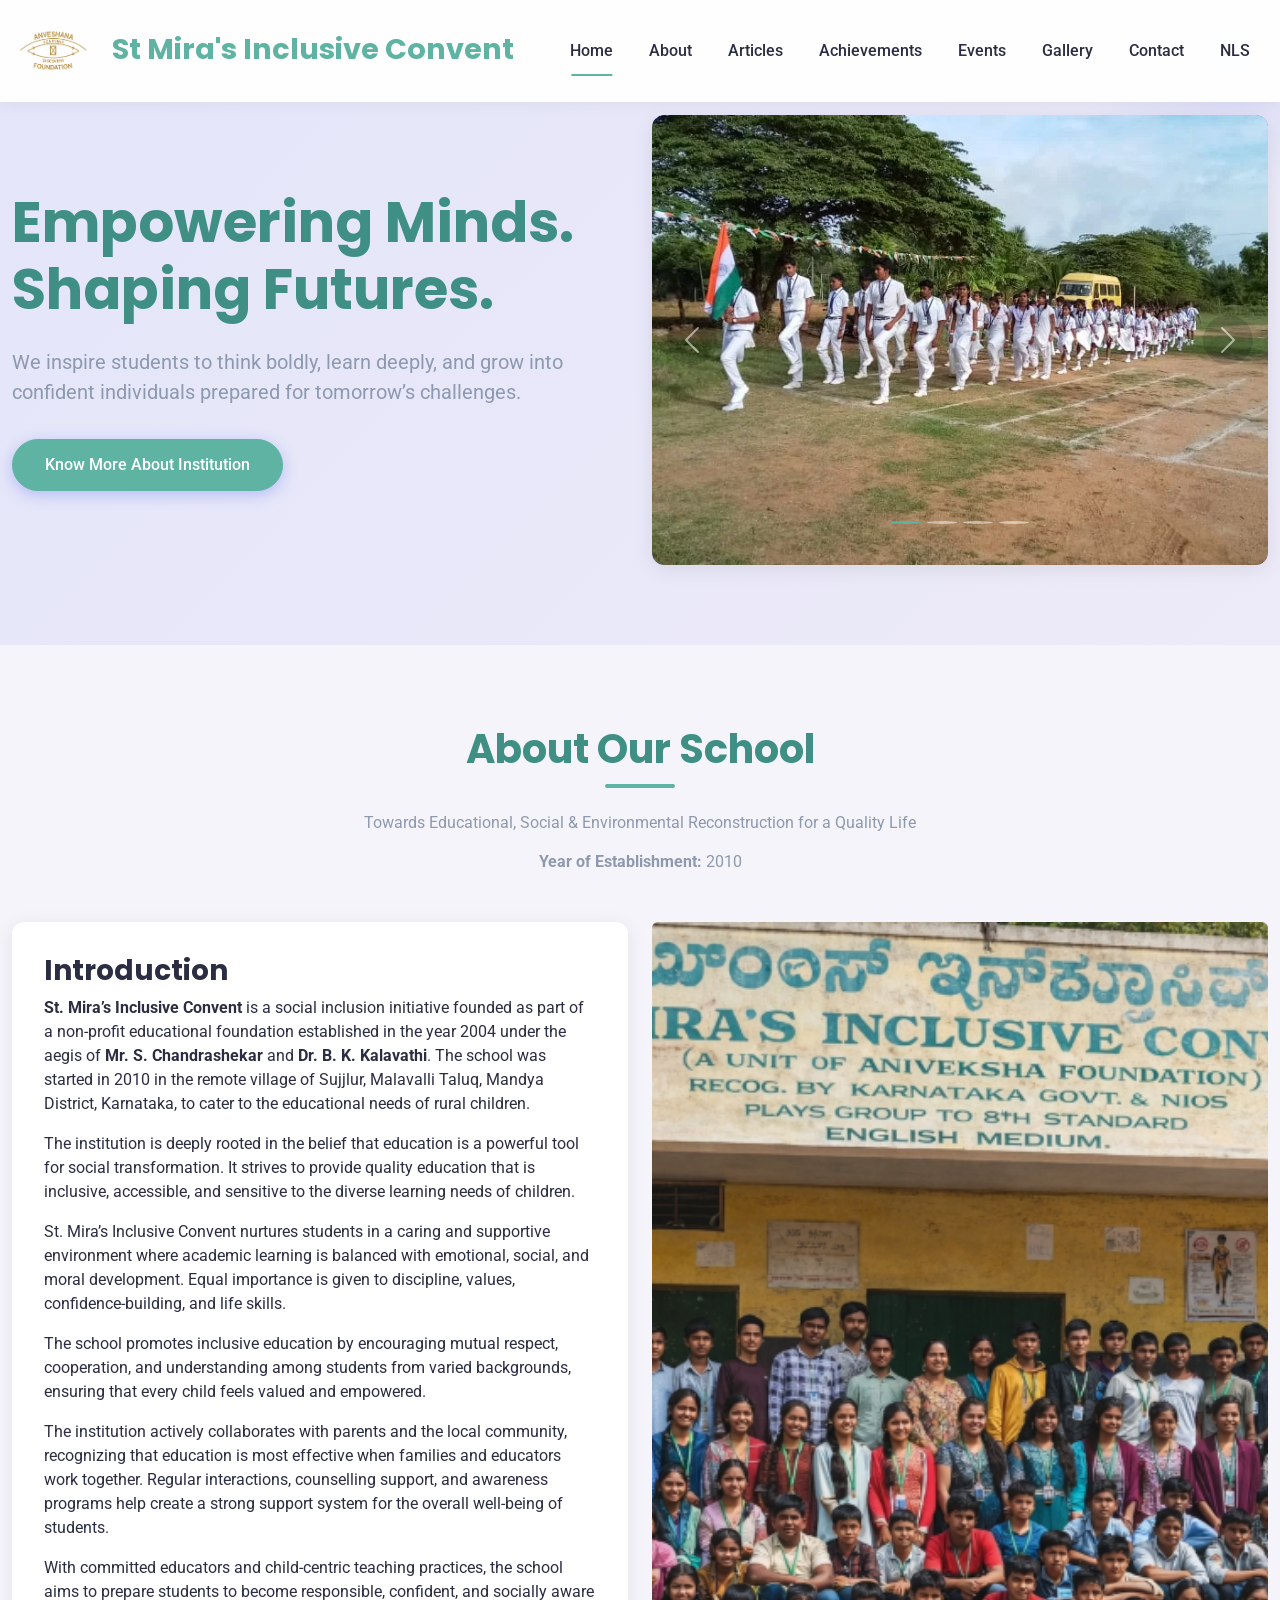
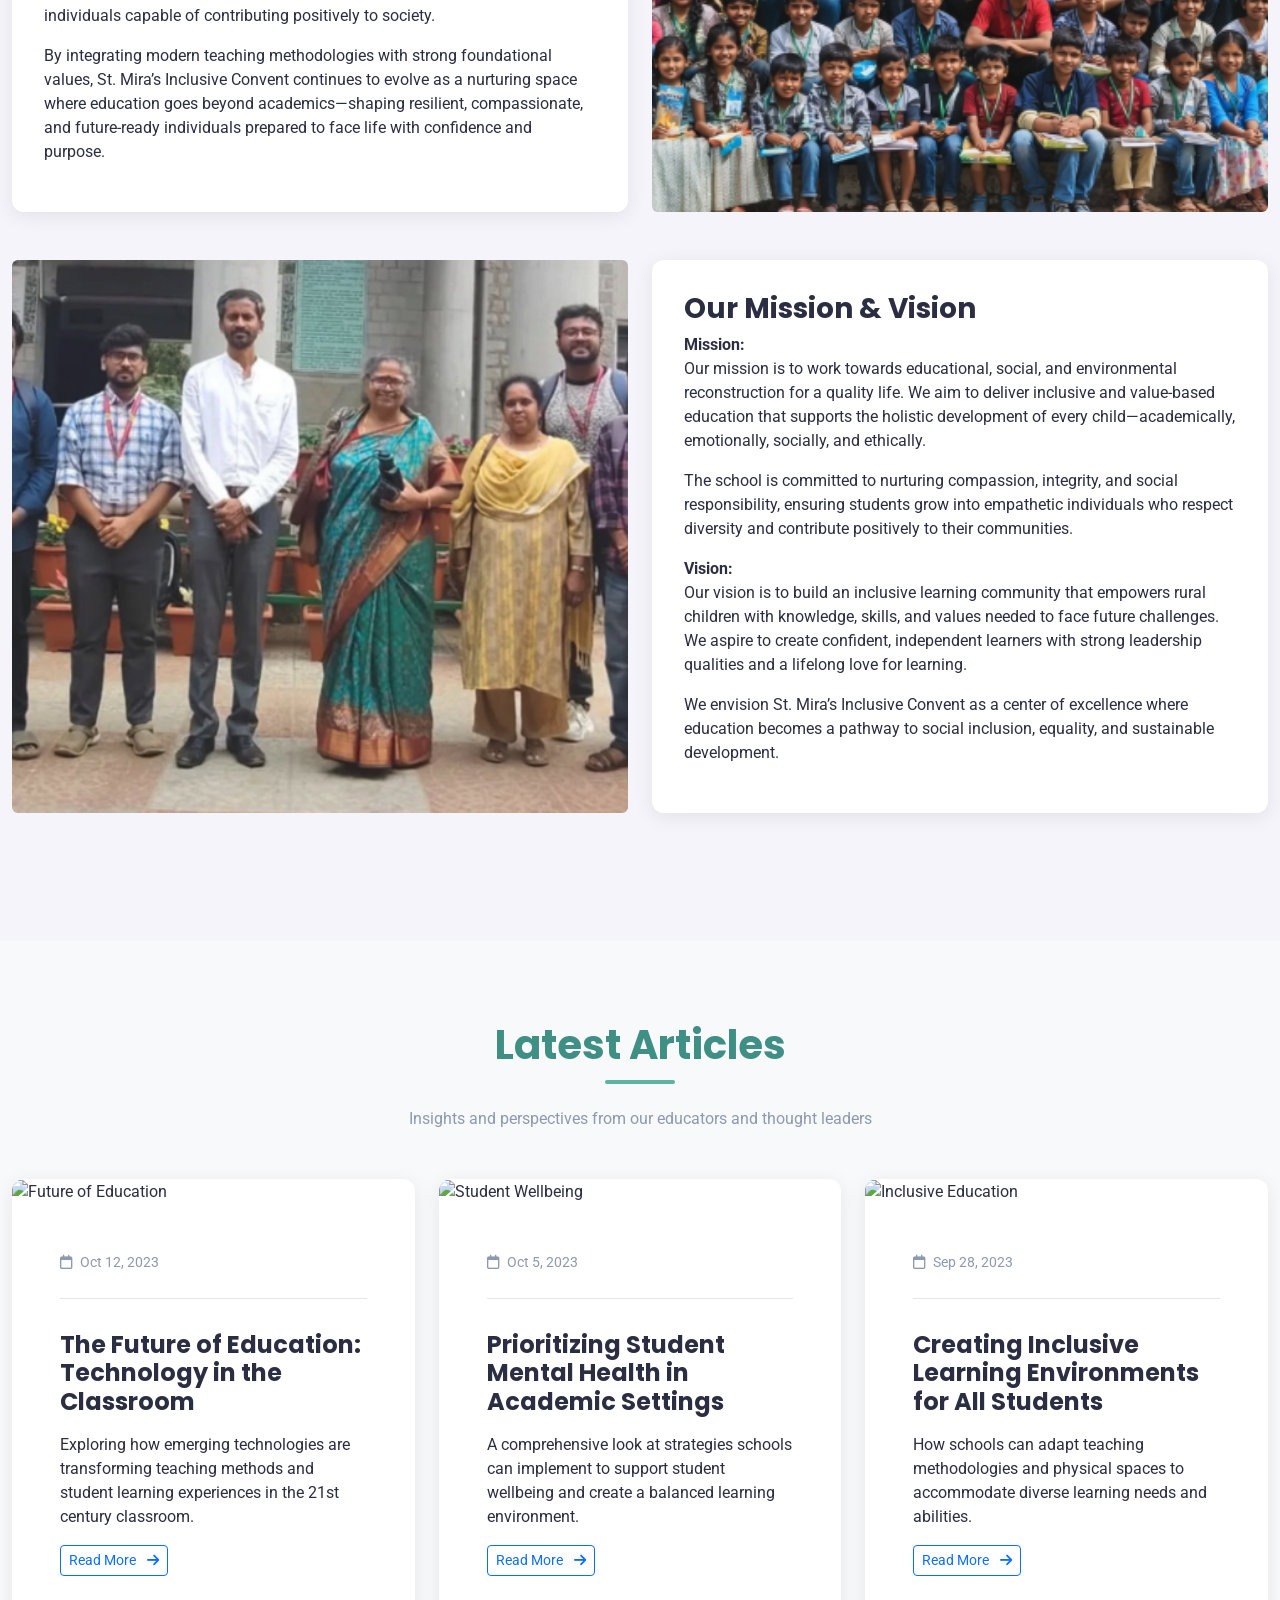
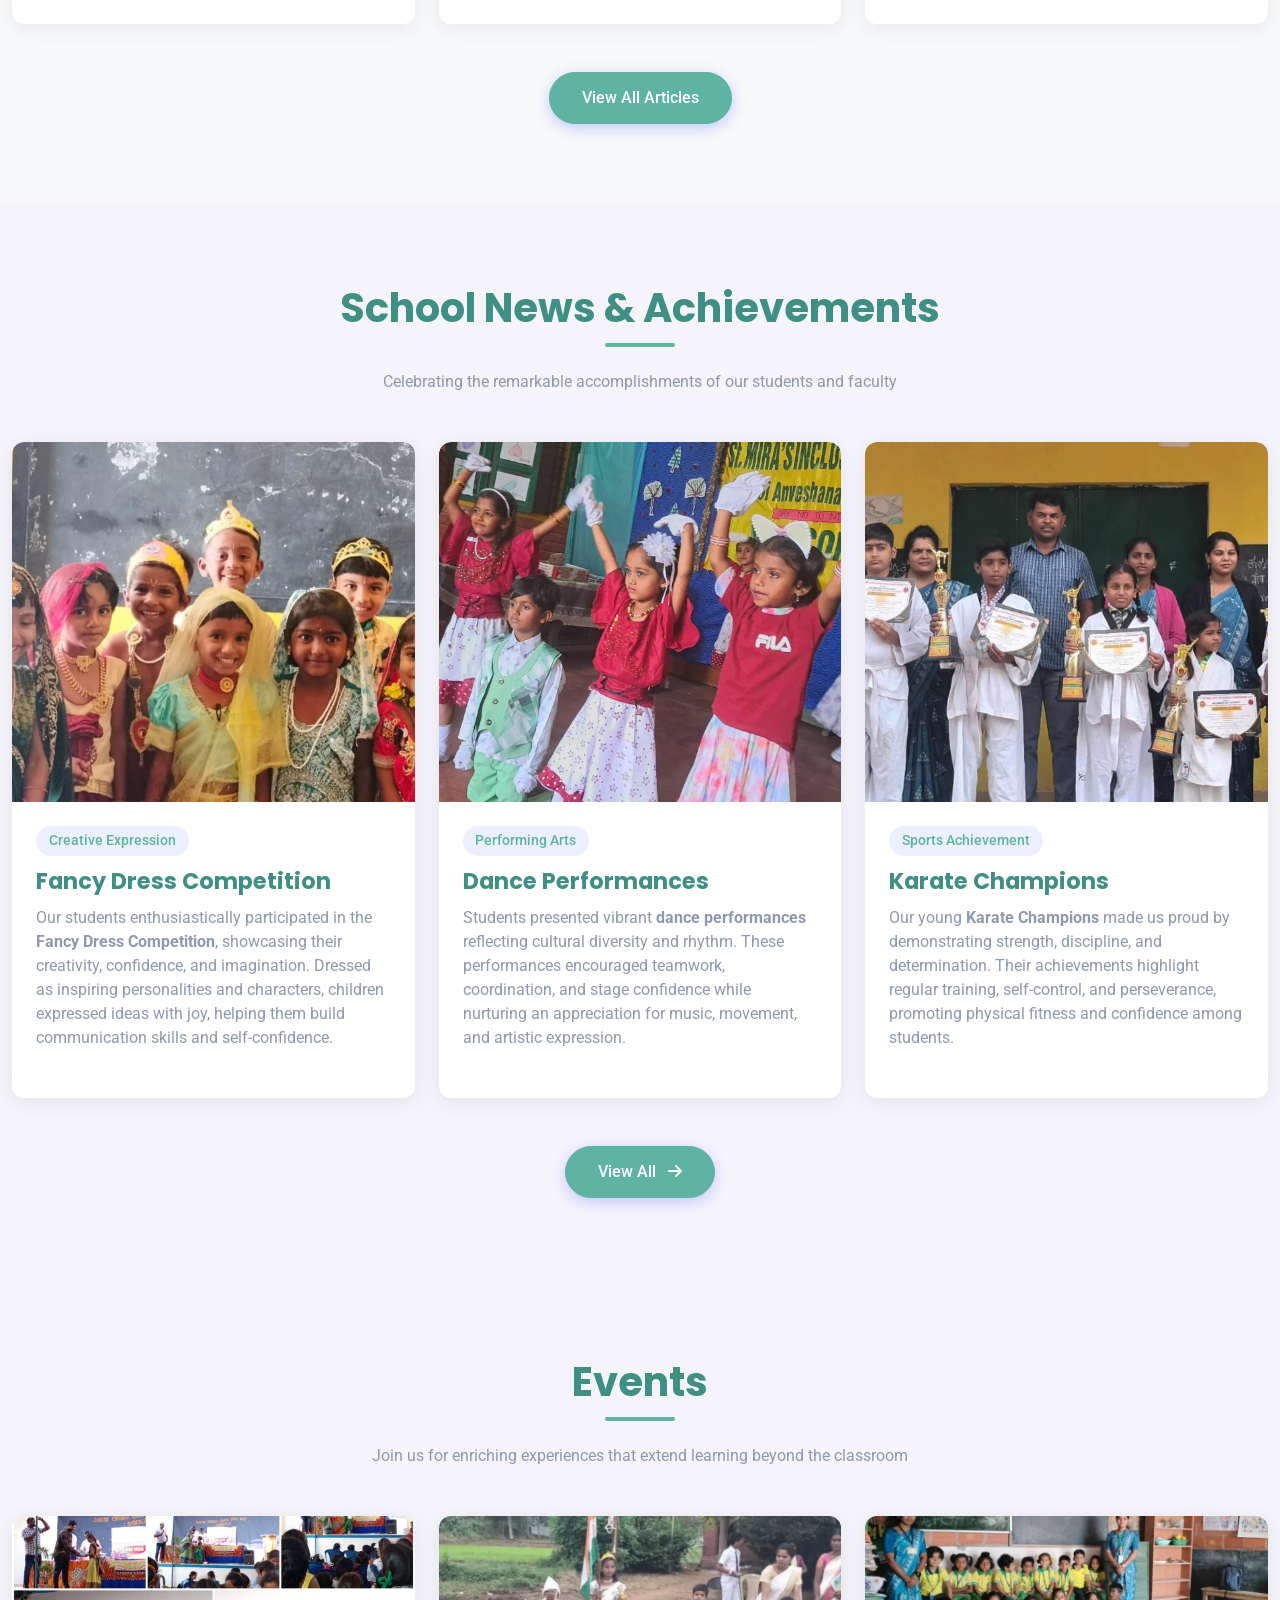
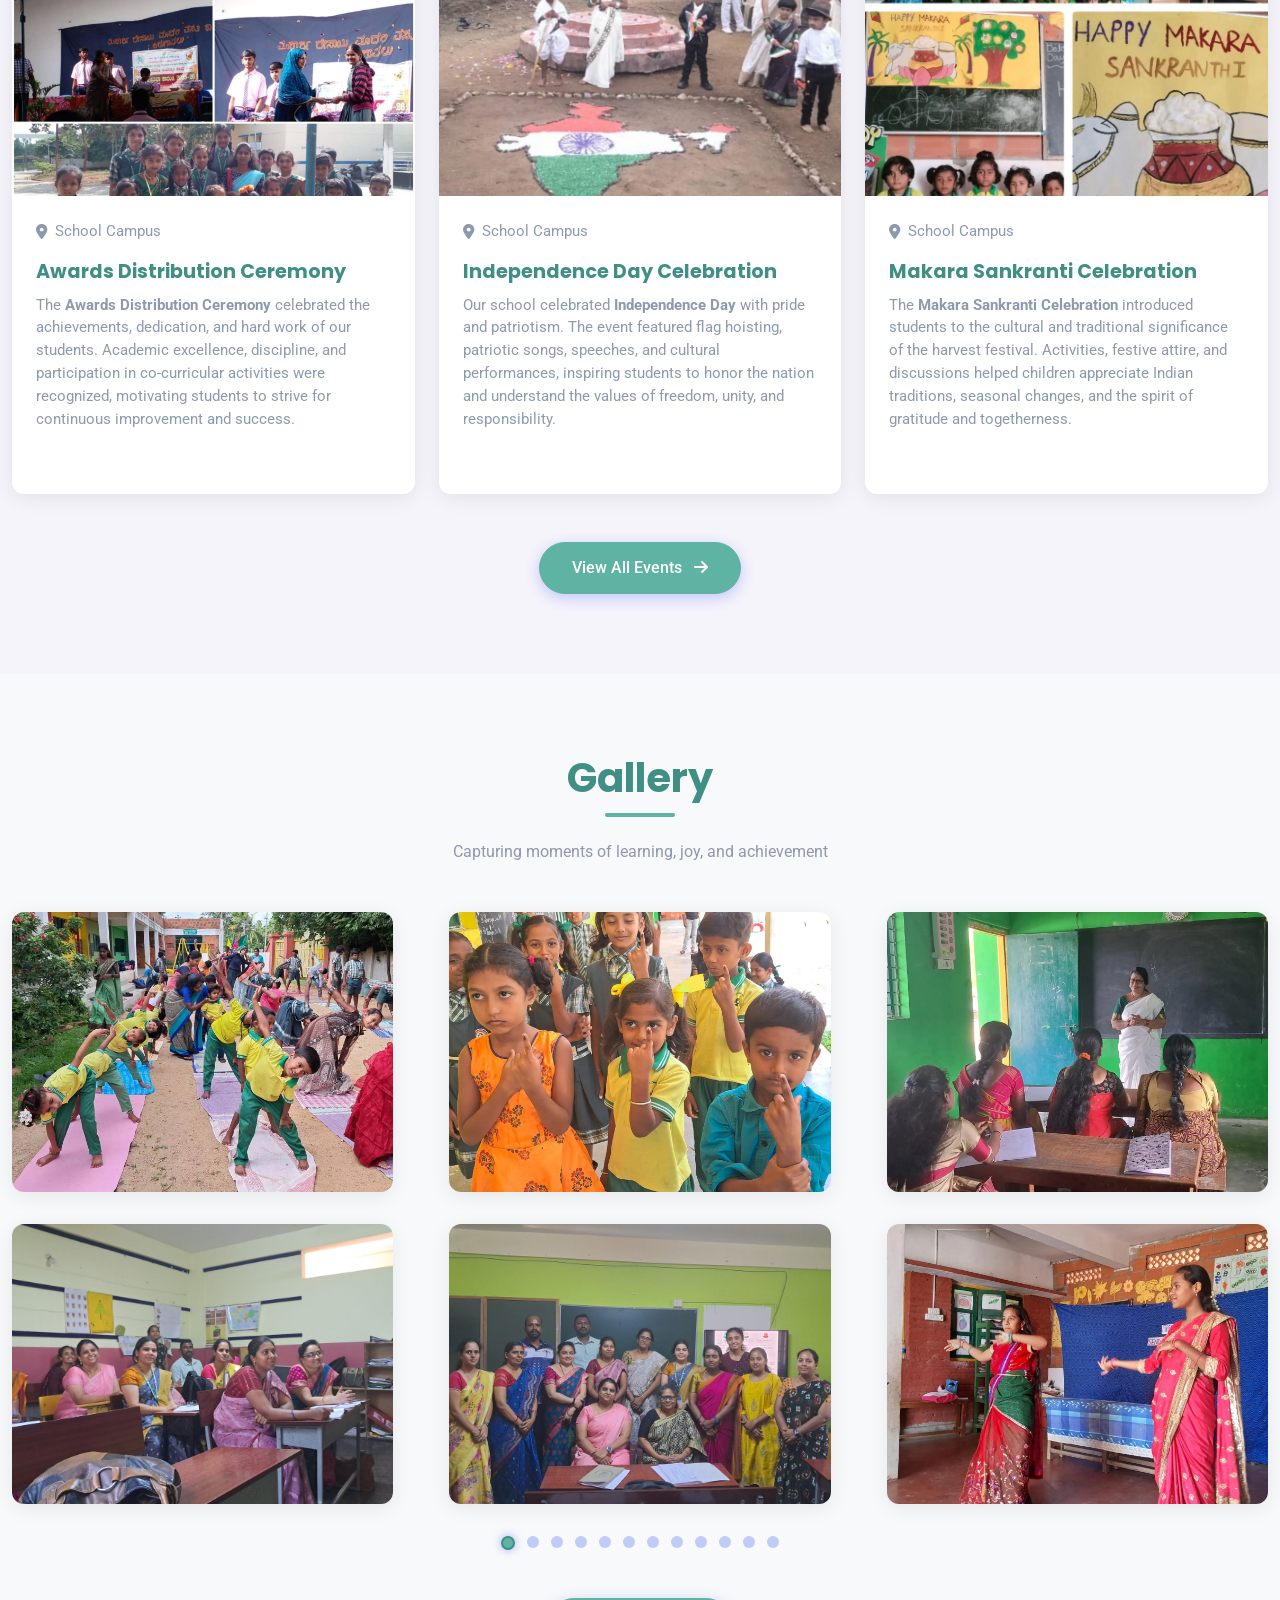
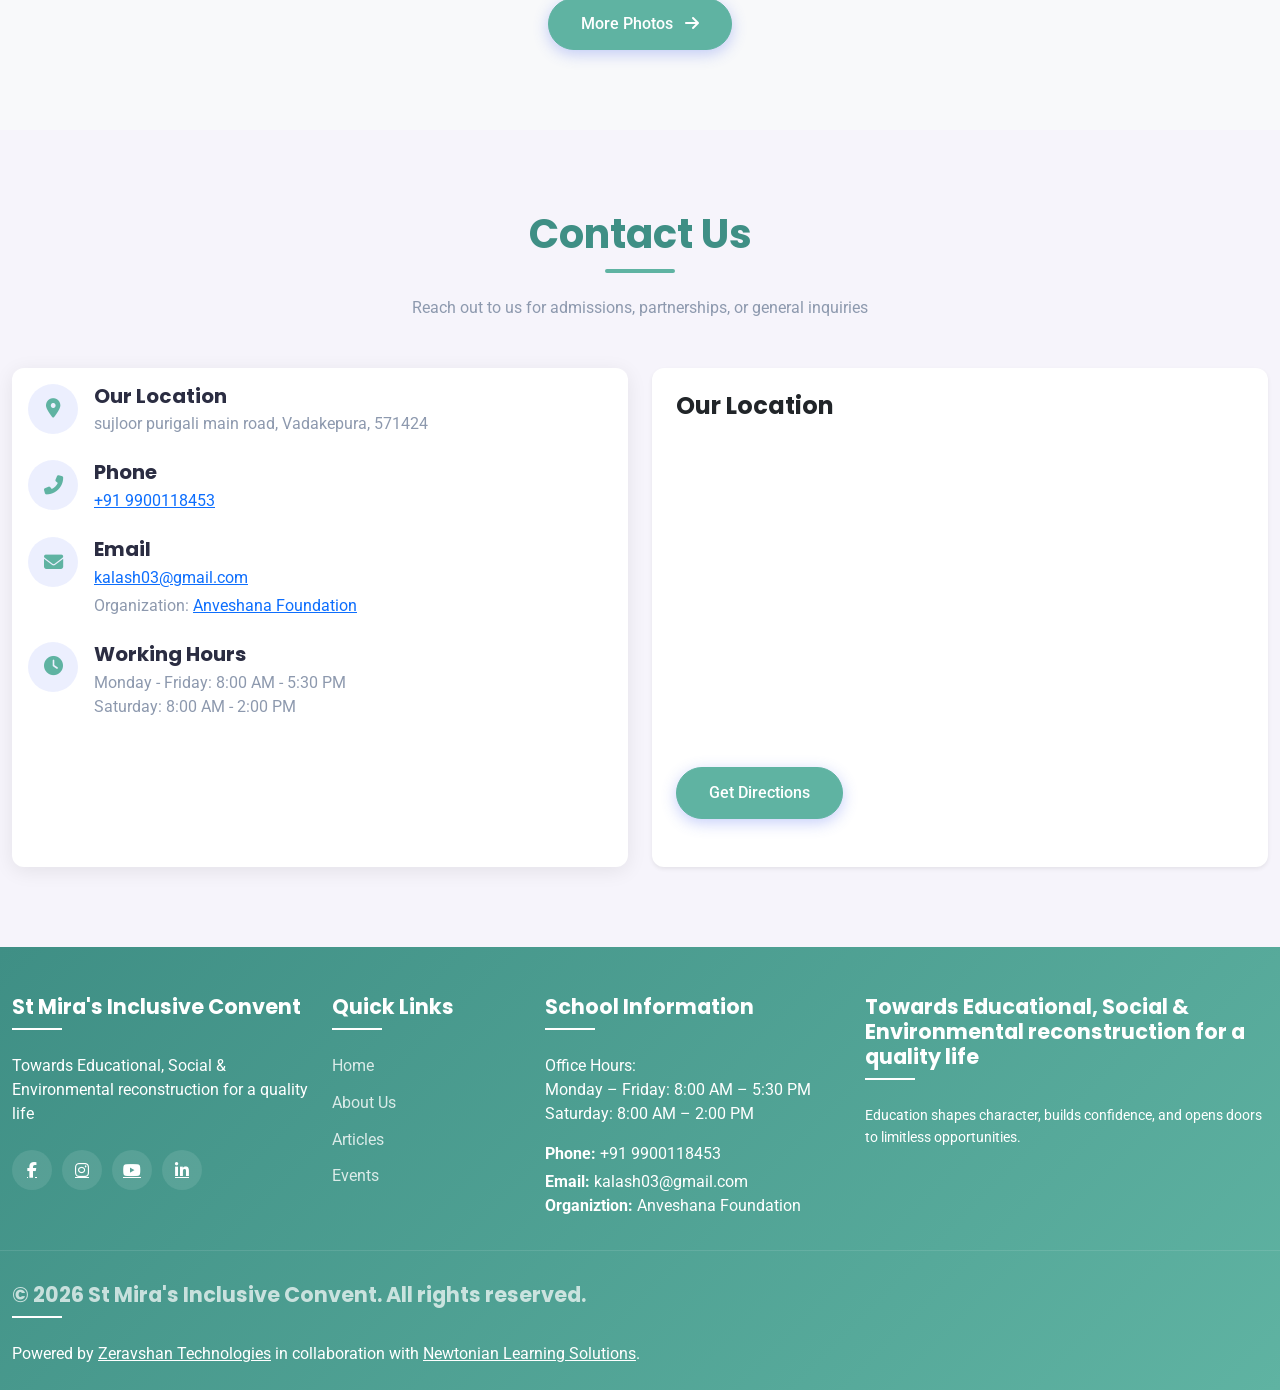
==== commit b0b4ede2: "st.mira inclusive convent school" ====
--- a/School-website/index.html
+++ b/School-website/index.html
@@ -3,7 +3,7 @@
 <head>
     <meta charset="UTF-8">
     <meta name="viewport" content="width=device-width, initial-scale=1.0">
-    <title>Pluspoint Aksharadhama School</title>
+    <title>St Mira's Inclusive Convent</title>
     <!-- Bootstrap 5 CSS -->
     <!-- Favicon and App Icons -->
     <link rel="apple-touch-icon" sizes="57x57" href="favicon/apple-icon-57x57.png">
@@ -70,8 +70,8 @@
     <nav class="navbar navbar-expand-lg navbar-light fixed-top py-3">
         <div class="container">
             <a class="navbar-brand" href="index.html">
-                <img src="Images/Logo.jpeg" alt="School Logo" style="height: 60px; margin-right: 10px;"> 
-                Pluspoint Aksharadhama School</span>
+                <img src="Images/Logo.png" alt="School Logo" style="height: 60px; margin-right: 10px;"> 
+                St Mira's Inclusive Convent</span>
             </a>
             <button class="navbar-toggler p-0 border-0" type="button"
             data-bs-toggle="collapse" data-bs-target="#navbarContent"
@@ -125,8 +125,7 @@
                         Discover stories, innovations, and insights shaping the future of education. 
                         From classroom success to modern teaching methods, explore articles that empower every learner.
                     </p>
-                    <a href="#articles" class="btn btn-primary me-3">Explore Articles</a>
-                    <a href="#about" class="btn btn-primary me-3">Know More</a>
+                    <a href="#about" class="btn btn-primary me-3">Know More About Institution</a>
                 </div>
             </div>
             <div class="col-lg-6 lg-0" style="order: 2;">
@@ -135,26 +134,26 @@
                     <div class="carousel-inner">
                         <div class="carousel-item active">
                             <div class="hero-img">
-                                <img src="Images/event.jpeg"
+                                <img src="Images/img1.webp"
                                      alt="Education Technology" class="d-block w-100">
                             </div>
                         </div>
                         <div class="carousel-item " data-aos="flip-left">
                             <div class="hero-img">
-                                <img src="Images/Home1.jpeg" 
+                                <img src="Images/c1.png" 
                                      alt="School Children Learning" class="d-block w-100">
                             </div>
                         </div>
                         <div class="carousel-item" data-aos="flip-right">
                             <div class="hero-img">
-                                <img src="Images/home2.jpeg" 
+                                <img src="Images/img4.webp" 
                                      alt="Teacher Guiding Students" class="d-block w-100">
                             </div>
                         </div>
 
                         <div class="carousel-item">
                             <div class="hero-img">
-                                <img src="Images/event5.jpeg"  alt="Group Study" class="d-block w-100">
+                                <img src="Images/awards.png"  alt="Group Study" class="d-block w-100">
                             </div>
                         </div>
                     </div>
@@ -183,8 +182,8 @@
     <div class="container">
         <div class="section-title">
             <h2>About Our School</h2>
-            <p>Better Alternative for Better Career</p>
-            <p><strong>Year of Establishment:</strong> 2016 – 2017</p>
+            <p>Towards Educational, Social & Environmental Reconstruction for a Quality Life</p>
+            <p><strong>Year of Establishment:</strong> 2010</p>
         </div>
 
         <!-- FIRST BLOCK -->
@@ -193,39 +192,44 @@
                 <div class="about-content h-100">
                     <h3>Introduction</h3>
                     <p>
-                        <strong>Pluspoint Aksharadhama School</strong> is a progressive educational institution
-                        committed to academic excellence, personal growth, and character development.
-                        Established with the vision of delivering quality education, the school focuses on
-                        nurturing knowledge, discipline, and confidence in every student.
-                    </p>
-                    <p>
-                        We believe education is a lifelong journey that goes beyond textbooks and examinations.
-                        Our approach encourages students to think critically, ask meaningful questions, and
-                        develop strong problem-solving abilities while upholding ethical values and respect
-                        for others.
-                    </p>
-                    <p>
-                        In a supportive and inclusive learning environment, every child is guided to discover
-                        their unique strengths and talents. Our dedicated educators play a vital role in
-                        shaping confident, curious, and socially responsible learners prepared for future
-                        challenges.
-                    </p>
-                    <p>
-                        Alongside academics, we emphasize discipline, communication skills, leadership, and
-                        personal responsibility—ensuring students are well-prepared for higher education and
-                        real-world success.
-                    </p>
-                    <p>
-                        With a balanced blend of traditional values and modern teaching methodologies, our
-                        school fosters creativity, innovation, and a love for learning. We aim to instill
-                        lifelong learning habits that help students adapt and excel in a rapidly evolving
-                        world.
+                        <strong>St. Mira’s Inclusive Convent</strong> is a social inclusion initiative founded
+                        as part of a non-profit educational foundation established in the year 2004 under the
+                        aegis of <strong>Mr. S. Chandrashekar</strong> and <strong>Dr. B. K. Kalavathi</strong>.
+                        The school was started in 2010 in the remote village of Sujjlur, Malavalli Taluq,
+                        Mandya District, Karnataka, to cater to the educational needs of rural children.
+                    </p>
+                    <p>
+                        The institution is deeply rooted in the belief that education is a powerful tool for
+                        social transformation. It strives to provide quality education that is inclusive,
+                        accessible, and sensitive to the diverse learning needs of children.
+                    </p>
+                    <p>
+                        St. Mira’s Inclusive Convent nurtures students in a caring and supportive environment
+                        where academic learning is balanced with emotional, social, and moral development.
+                        Equal importance is given to discipline, values, confidence-building, and life skills.
+                    </p>
+                    <p>
+                        The school promotes inclusive education by encouraging mutual respect, cooperation,
+                        and understanding among students from varied backgrounds, ensuring that every child
+                        feels valued and empowered.
+                    </p>
+                    <p>
+                        The institution actively collaborates with parents and the local community, recognizing that education is most effective when families and educators work together. Regular interactions, counselling support, and awareness programs help create a strong support system for the overall well-being of students.
+                    </p>
+                   
+                    <p>
+                        With committed educators and child-centric teaching practices, the school aims to
+                        prepare students to become responsible, confident, and socially aware individuals
+                        capable of contributing positively to society.
+                    </p>
+                    <p>
+                        By integrating modern teaching methodologies with strong foundational values, St. Mira’s Inclusive Convent continues to evolve as a nurturing space where education goes beyond academics—shaping resilient, compassionate, and future-ready individuals prepared to face life with confidence and purpose.
                     </p>
                 </div>
             </div>
 
             <div class="col-lg-6">
-                <img src="Images/Home1.jpeg" class="img-fluid rounded" alt="School Campus">
+                <img src="Images/image.png" class="img-fluid rounded" alt="School Campus">
             </div>
         </div>
 
@@ -236,42 +240,35 @@
                     <h3>Our Mission & Vision</h3>
                     <p>
                         <strong>Mission:</strong><br>
-                        Our mission is to provide high-quality education that promotes academic excellence,
-                        character building, and holistic development. We strive to create a disciplined,
-                        supportive, and engaging learning environment where every student receives equal
-                        opportunities to grow intellectually, emotionally, and socially.
-                    </p>
-                    <p>
-                        Through dedicated teaching, modern learning practices, and value-based education,
-                        we aim to empower students with critical thinking skills, creativity, effective
-                        communication, and a strong sense of responsibility toward society.
-                    </p>
-                    <p>
-                        We are committed to nurturing ethical values, mutual respect, and cultural awareness,
-                        ensuring students develop integrity and compassion alongside academic achievement.
+                        Our mission is to work towards educational, social, and environmental reconstruction
+                        for a quality life. We aim to deliver inclusive and value-based education that supports
+                        the holistic development of every child—academically, emotionally, socially, and ethically.
+                    </p>
+                    <p>
+                        The school is committed to nurturing compassion, integrity, and social responsibility,
+                        ensuring students grow into empathetic individuals who respect diversity and contribute
+                        positively to their communities.
                     </p>
                     <p>
                         <strong>Vision:</strong><br>
-                        Our vision is to develop confident, self-motivated, and independent learners who
-                        possess leadership qualities and strong decision-making abilities. We aspire to
-                        nurture future-ready individuals who contribute positively to their communities
-                        and succeed in an ever-changing global environment.
-                    </p>
-                    <p>
-                        We envision a school community where innovation, inclusivity, and excellence
-                        inspire students to reach their full potential and become responsible global
-                        citizens.
+                        Our vision is to build an inclusive learning community that empowers rural children with
+                        knowledge, skills, and values needed to face future challenges. We aspire to create
+                        confident, independent learners with strong leadership qualities and a lifelong love
+                        for learning.
+                    </p>
+                    <p>
+                        We envision St. Mira’s Inclusive Convent as a center of excellence where education
+                        becomes a pathway to social inclusion, equality, and sustainable development.
                     </p>
                 </div>
             </div>
 
             <div class="col-lg-6 order-lg-1">
-                <img src="Images/home2.jpeg" class="img-fluid rounded" alt="Students Learning">
+                <img src="Images/hero2.png" class="img-fluid rounded" alt="Students Learning">
             </div>
         </div>
     </div>
 </section>
-
 
     <!-- Articles Section -->
     <section class="section bg-light" id="articles" data-aos="slide-up">
@@ -287,9 +284,7 @@
                         <div class="article-content">
                             <div class="article-meta">
                                 <span><i class="far fa-calendar me-1"></i> Oct 12, 2023</span>
-                                <div class="article-author">
-                                    <span>Dr. Sarah Chen</span>
-                                </div>
+                                
                             </div>
                             <h4 class="mb-3">The Future of Education: Technology in the Classroom</h4>
                             <p class="mb-3">Exploring how emerging technologies are transforming teaching methods and student learning experiences in the 21st century classroom.</p>
@@ -304,9 +299,7 @@
                         <div class="article-content">
                             <div class="article-meta">
                                 <span><i class="far fa-calendar me-1"></i> Oct 5, 2023</span>
-                                <div class="article-author">
-                                    <span>Dr. Michael Rodriguez</span>
-                                </div>
+                               
                             </div>
                             <h4 class="mb-3">Prioritizing Student Mental Health in Academic Settings</h4>
                             <p class="mb-3">A comprehensive look at strategies schools can implement to support student wellbeing and create a balanced learning environment.</p>
@@ -321,9 +314,6 @@
                         <div class="article-content">
                             <div class="article-meta">
                                 <span><i class="far fa-calendar me-1"></i> Sep 28, 2023</span>
-                                <div class="article-author">
-                                    <span>Prof. Elena Petrova</span>
-                                </div>
                             </div>
                             <h4 class="mb-3">Creating Inclusive Learning Environments for All Students</h4>
                             <p class="mb-3">How schools can adapt teaching methodologies and physical spaces to accommodate diverse learning needs and abilities.</p>
@@ -340,7 +330,7 @@
         </div>
     </section>
     
-   <!-- Achievements Section -->
+<!-- Achievements Section -->
 <section class="section" id="achievements" data-aos="slide-up">
     <div class="container">
         <div class="section-title">
@@ -349,59 +339,60 @@
         </div>
         <div class="row">
 
-           <!-- Achievement 1 : Pluspoint Market Learning -->
-        <div class="col-md-6 col-lg-4 mb-4">
-            <div class="card" data-achievement="1">
-                <img src="Images/event.jpeg" class="card-img-top" alt="Pluspoint Market Activity">
-                <div class="card-body">
-                    <span class="card-category">Experiential Learning</span>
-                    <h5 class="card-title">Pluspoint Market – Learning Buyers & Sellers</h5>
-                    <p class="card-text">
-                        Through the <strong>Pluspoint Market</strong> activity, students learn about real-world
-                        buying and selling by observing and interacting with vegetable shop owners and street
-                        vendors. This experience helps them understand the roles of buyers and sellers in a
-                        local market environment.
-                    </p>
-                </div>
-            </div>
-        </div>
-            <!-- Achievement 2 : Kannada Rajyotsava -->
-        <div class="col-md-6 col-lg-4 mb-4">
-            <div class="card" data-achievement="2">
-                <img src="Images/event2.jpeg" class="card-img-top" alt="Kannada Rajyotsava">
-                <div class="card-body">
-                    <span class="card-category">Cultural Celebration</span>
-                    <h5 class="card-title">Kannada Rajyotsava Celebration</h5>
-                    <p class="card-text">
-                        Our school celebrated <strong>Kannada Rajyotsava</strong> with great enthusiasm, honoring
-                        the rich heritage, language, and culture of Karnataka. Students participated in cultural
-                        programs, speeches, and activities that fostered pride, unity, and respect for regional
-                        traditions.
-                    </p>
-                </div>
-            </div>
-        </div>
-           <!-- Achievement 3 : Karate Promotion -->
-        <div class="col-md-6 col-lg-4 mb-4">
-            <div class="card" data-achievement="3">
-                <img src="Images/event3.jpeg" class="card-img-top" alt="Karate Training">
-                <div class="card-body">
-                    <span class="card-category">Martial Arts</span>
-                    <h5 class="card-title">Karate Belt Promotion – White to Yellow Belt</h5>
-                    <p class="card-text">
-                        Our students successfully progressed from <strong>White Belt to Yellow Belt</strong>
-                        in karate, demonstrating improved discipline, focus, and basic self-defense techniques.
-                        This achievement reflects their consistent practice, confidence, and commitment to
-                        physical fitness and personal development.
-                    </p>
-                </div>
-            </div>
-        </div>
-
+            <!-- Achievement 1 : Fancy Dress -->
+            <div class="col-md-6 col-lg-4 mb-4">
+                <div class="card" data-achievement="1">
+                    <img src="Images/fan.png" class="card-img-top" alt="Fancy Dress Competition">
+                    <div class="card-body">
+                        <span class="card-category">Creative Expression</span>
+                        <h5 class="card-title">Fancy Dress Competition</h5>
+                        <p class="card-text">
+                            Our students enthusiastically participated in the <strong>Fancy Dress Competition</strong>,
+                            showcasing their creativity, confidence, and imagination. Dressed as inspiring
+                            personalities and characters, children expressed ideas with joy, helping them
+                            build communication skills and self-confidence.
+                        </p>
+                    </div>
+                </div>
+            </div>
+
+            <!-- Achievement 2 : Dance -->
+            <div class="col-md-6 col-lg-4 mb-4">
+                <div class="card" data-achievement="2">
+                    <img src="Images/dance.png" class="card-img-top" alt="Dance Performance">
+                    <div class="card-body">
+                        <span class="card-category">Performing Arts</span>
+                        <h5 class="card-title">Dance Performances</h5>
+                        <p class="card-text">
+                            Students presented vibrant <strong>dance performances</strong> reflecting cultural
+                            diversity and rhythm. These performances encouraged teamwork, coordination,
+                            and stage confidence while nurturing an appreciation for music, movement,
+                            and artistic expression.
+                        </p>
+                    </div>
+                </div>
+            </div>
+
+            <!-- Achievement 3 : Karate Champions -->
+            <div class="col-md-6 col-lg-4 mb-4">
+                <div class="card" data-achievement="3">
+                    <img src="Images/kara.png" class="card-img-top" alt="Karate Champions">
+                    <div class="card-body">
+                        <span class="card-category">Sports Achievement</span>
+                        <h5 class="card-title">Karate Champions</h5>
+                        <p class="card-text">
+                            Our young <strong>Karate Champions</strong> made us proud by demonstrating strength,
+                            discipline, and determination. Their achievements highlight regular training,
+                            self-control, and perseverance, promoting physical fitness and confidence
+                            among students.
+                        </p>
+                    </div>
+                </div>
+            </div>
 
             <div class="text-center mt-4">
                 <a href="articles.html#achievements" class="btn btn-primary">
-                    View All  <i class="fas fa-arrow-right ms-2"></i>
+                    View All <i class="fas fa-arrow-right ms-2"></i>
                 </a>
             </div>
 
@@ -410,87 +401,81 @@
 </section>
 
 <!-- Events Section - Redesigned -->
-<section class="section " id="events" data-aos="slide-up">
+<section class="section" id="events" data-aos="slide-up">
     <div class="container">
         <div class="section-title">
             <h2>Events</h2>
             <p>Join us for enriching experiences that extend learning beyond the classroom</p>
         </div>
         <div class="row">
-        <!-- Event 1: Gratitude Day for Cleaning Staff -->
-        <div class="col-lg-4 col-md-6 mb-4">
-            <div class="event-card">
-                <div class="event-date">
-                    <div class="event-day">15</div>
-                    <div class="event-month">OCT</div>
-                </div>
-                <img src="Images/event5.jpeg" alt="Gratitude to Cleaning Staff" class="event-img">
-                <div class="event-content">
-                    <div class="event-location">
-                        <i class="fas fa-map-marker-alt me-2"></i> School Campus
-                    </div>
-                    <h4 class="mb-2">Gratitude Day – Thanking Our Cleaning Staff</h4>
-                    <p class="mb-3">
-                        A heartwarming initiative where students expressed gratitude to our cleaning staff for
-                        their dedication and hard work. Children shared thank-you notes, flowers, and kind words,
-                        learning the values of respect, empathy, and appreciation for those who keep our school
-                        clean, safe, and welcoming every day.
-                    </p>
-                </div>
-            </div>
-        </div>
-
-
-      <!-- Event 2: Independence Day Celebration -->
-    <div class="col-lg-4 col-md-6 mb-4">
-        <div class="event-card">
-            <div class="event-date">
-                <div class="event-day">15</div>
-                <div class="event-month">AUG</div>
-            </div>
-            <img src="Images/event6.jpeg" alt="Independence Day Celebration" class="event-img">
-            <div class="event-content">
-                <div class="event-location">
-                    <i class="fas fa-map-marker-alt me-2"></i> School Campus
-                </div>
-                <h4 class="mb-2">Independence Day Celebration</h4>
-                <p class="mb-3">
-                    Our school celebrated <strong>Independence Day</strong> with great pride and patriotism,
-                    commemorating the spirit of freedom and unity. The program included flag hoisting,
-                    patriotic songs, speeches, and cultural performances by students, inspiring a sense of
-                    national pride, responsibility, and respect for the sacrifices made by our freedom
-                    fighters.
-                </p>
-            </div>
+
+            <!-- Event 1: Awards Distribution -->
+            <div class="col-lg-4 col-md-6 mb-4">
+                <div class="event-card">
+                    <img src="Images/awards.png" alt="Awards Distribution Ceremony" class="event-img">
+                    <div class="event-content">
+                        <div class="event-location">
+                            <i class="fas fa-map-marker-alt me-2"></i> School Campus
+                        </div>
+                        <h4 class="mb-2">Awards Distribution Ceremony</h4>
+                        <p class="mb-3">
+                            The <strong>Awards Distribution Ceremony</strong> celebrated the achievements,
+                            dedication, and hard work of our students. Academic excellence, discipline,
+                            and participation in co-curricular activities were recognized, motivating
+                            students to strive for continuous improvement and success.
+                        </p>
+                    </div>
+                </div>
+            </div>
+
+            <!-- Event 2: Independence Day Celebration -->
+            <div class="col-lg-4 col-md-6 mb-4">
+                <div class="event-card">
+                    <img src="Images/inde.png" alt="Independence Day Celebration" class="event-img">
+                    <div class="event-content">
+                        <div class="event-location">
+                            <i class="fas fa-map-marker-alt me-2"></i> School Campus
+                        </div>
+                        <h4 class="mb-2">Independence Day Celebration</h4>
+                        <p class="mb-3">
+                            Our school celebrated <strong>Independence Day</strong> with pride and patriotism.
+                            The event featured flag hoisting, patriotic songs, speeches, and cultural
+                            performances, inspiring students to honor the nation and understand the values
+                            of freedom, unity, and responsibility.
+                        </p>
+                    </div>
+                </div>
+            </div>
+
+            <!-- Event 3: Makara Sankranti Celebration -->
+            <div class="col-lg-4 col-md-6 mb-4">
+                <div class="event-card">
+                    <img src="Images/mak.png" alt="Makara Sankranti Celebration" class="event-img">
+                    <div class="event-content">
+                        <div class="event-location">
+                            <i class="fas fa-map-marker-alt me-2"></i> School Campus
+                        </div>
+                        <h4 class="mb-2">Makara Sankranti Celebration</h4>
+                        <p class="mb-3">
+                            The <strong>Makara Sankranti Celebration</strong> introduced students to the
+                            cultural and traditional significance of the harvest festival. Activities,
+                            festive attire, and discussions helped children appreciate Indian traditions,
+                            seasonal changes, and the spirit of gratitude and togetherness.
+                        </p>
+                    </div>
+                </div>
+            </div>
+
+        </div>
+
+        <div class="text-center mt-4">
+            <a href="articles.html#events" class="btn btn-primary">
+                View All Events <i class="fas fa-arrow-right ms-2"></i>
+            </a>
         </div>
     </div>
-        <!-- Event 3: World Environment Day -->
-        <div class="col-lg-4 col-md-6 mb-4">
-            <div class="event-card">
-                <img src="Images/event7.jpeg"
-                    alt="World Environment Day Celebration" class="event-img">
-                <div class="event-content">
-                    <div class="event-location">
-                        <i class="fas fa-map-marker-alt me-2"></i> School Campus
-                    </div>
-                    <h4 class="mb-2">World Environment Day Celebration</h4>
-                    <p class="mb-3">
-                        Our school observed <strong>World Environment Day</strong> with activities focused on
-                        environmental awareness and responsibility. Students participated in tree plantation,
-                        poster making, and cleanliness drives, learning the importance of protecting nature and
-                        adopting eco-friendly practices for a sustainable future.
-                    </p>
-                </div>
-            </div>
-        </div>
-    </div>
-            <div class="text-center mt-4">
-                <a href="articles.html#events" class="btn btn-primary">
-                    View All Events <i class="fas fa-arrow-right ms-2"></i>
-                </a>
-            </div>
-        </div>
-    </section>
+</section>
+
 
     <!-- Notifications Section - Redesigned -->
     <!-- <section class="section bg-light" id="notifications" data-aos="slide-up">
@@ -661,7 +646,7 @@
                             </div>
                             <div class="contact-details">
                                 <h5>Our Location</h5>
-                                <p>2nd cross up, Mysore Rd, Bharathi Nagara, Malavalli, Karnataka 571430</p>
+                                <p> sujloor purigali main road, Vadakepura, 571424</p>
                             </div>
                         </div>
                         <div class="contact-item">
@@ -670,18 +655,27 @@
                             </div>
                             <div class="contact-details">
                                 <h5>Phone</h5>
-                                <a href="tel: +91 9663552434"> +91 9663552434</a>
+                                <a href="tel: +91 9900118453"> +91 9900118453</a>
                             </div>
                         </div>
                         <div class="contact-item">
-                            <div class="contact-icon">
-                                <i class="fas fa-envelope"></i>
-                            </div>
-                            <div class="contact-details">
-                                <h5>Email</h5>
-                                <a href="mailto:pluspointcompu@gmail.com">pluspointcompu@gmail.com</a>  
-                            </div>
-                        </div>
+                        <div class="contact-icon">
+                            <i class="fas fa-envelope"></i>
+                        </div>
+                        <div class="contact-details">
+                            <h5>Email</h5>
+                            <a href="mailto:kalash03@gmail.com">kalash03@gmail.com</a>
+
+                            <!-- Organization -->
+                            <p class="mt-1 mb-0">
+                                Organization:
+                                <a href="http://www.anveshanafoundation.org/" target="_blank">
+                                    Anveshana Foundation
+                                </a>
+                            </p>
+                        </div>
+                    </div>
+
                         <div class="contact-item">
                             <div class="contact-icon">
                                 <i class="fas fa-clock"></i>
@@ -701,7 +695,7 @@
                         <!-- Google Map -->
                         <div class="google-map mb-3 rounded overflow-hidden">
                             <iframe
-                            src="https://www.google.com/maps/embed?pb=!1m18!1m12!1m3!1d249367.56313771982!2d76.65891577812496!3d12.425171811433229!2m3!1f0!2f0!3f0!3m2!1i1024!2i768!4f13.1!3m3!1m2!1s0x3baf05958d36071f%3A0x82c06b55777a881b!2sPlus%20Point%20Aksharadhama!5e0!3m2!1sen!2sin!4v1770980265664!5m2!1sen!2sin"
+                            src="https://www.google.com/maps/embed?pb=!1m18!1m12!1m3!1d124680.96187798225!2d76.89756523906252!3d12.431051434874568!2m3!1f0!2f0!3f0!3m2!1i1024!2i768!4f13.1!3m3!1m2!1s0x3baf0f8de90e4109%3A0x2a03266f9da1a713!2sSt%20Mira&#39;.s%20Inclusive%20Convent!5e0!3m2!1sen!2sin!4v1771482302176!5m2!1sen!2sin"
                             width="100%"
                             height="300"
                             style="border:0;"
@@ -711,7 +705,7 @@
                             </iframe>
                         </div>
                         <!-- Direction Button -->
-                        <a href="https://maps.app.goo.gl/1tcN3HM6wPJr3rwx5"
+                        <a href="https://maps.app.goo.gl/hhLAoNe7RHimGKax5"
                         target="_blank"
                         class="btn btn-primary w-100" style="max-width: fit-content;">
                             Get Directions
@@ -727,12 +721,12 @@
         <div class="container">
             <div class="row">
                 <div class="col-md-3 mb-4 mb-md-0">
-                    <h5>Pluspoint Aksharadhama School</h5>
-                    <p>Better Alternative for Better Career</p>
+                    <h5>St Mira's Inclusive Convent</h5>
+                    <p>Towards Educational, Social & Environmental reconstruction for a quality life</p>
                     <div class="social-links">
-                        <a href="#"><i class="fab fa-facebook-f"></i></a>
+                        <a href="https://www.facebook.com/share/1Cu7VLzqHR/"target="_blank"><i class="fab fa-facebook-f"></i></a>
                         <a href="#"><i class="fab fa-instagram"></i></a>
-                        <a href="" target="_blank"><i class="fab fa-youtube"></i></a>
+                        <a href="#" target="_blank"><i class="fab fa-youtube"></i></a>
                         <a href="#"><i class="fab fa-linkedin-in"></i></a>
                     </div>
                 </div>
@@ -752,18 +746,18 @@
                         Monday – Friday: 8:00 AM – 5:30 PM <br>
                         Saturday: 8:00 AM – 2:00 PM
                     </p>
-                    <p class="mb-1"><strong>Phone:</strong> +91 9663552434 </p>
-                    <p class="mb-0"><strong>Email:</strong> <span style="word-break: break-all;">pluspointcompu@gmail.com</span></p>
-                    
+                    <p class="mb-1"><strong>Phone:</strong> +91 9900118453 </p>
+                    <p class="mb-0"><strong>Email:</strong> <span style="word-break: break-all;">kalash03@gmail.com</span></p>
+                    <p class="mb-0"><strong>Organiztion:</strong> <span style="word-break: break-all;"href="http://www.anveshanafoundation.org/">Anveshana Foundation</span></p>
                 </div>
                   <div class="col-md-4 ">
             <div class="footer-motivation">
-                 <h5 class="footer-title">Better Alternative for Better Career</h5>
+                 <h5 class="footer-title">Towards Educational, Social & Environmental reconstruction for a quality life</h5>
                 <p id="motivationText" class="motivation-text"></p>
             </div>
         </div>
             <div class="copyright d-flex">
-                <h5 >&copy; 2026 Pluspoint Aksharadhama School. All rights reserved.</h5>
+                <h5 >&copy; 2026 St Mira's Inclusive Convent. All rights reserved.</h5>
                 </div>
                 <div>
                 <p class="mb-0">Powered by <a href="https://zeravshantechnologies.com/" target="_blank" style="color: white;">Zeravshan Technologies</a> in collaboration with <a href="https://newtonianlearningsolutions.com/" target="_blank" style="color: white; ">Newtonian Learning Solutions</a>.</p>
--- a/School-website/style.css
+++ b/School-website/style.css
@@ -71,6 +71,17 @@
 --accent-color: #7986cb;
 --success-color: #c5cae9;
 }
+[data-theme="sage"] {
+  --primary-color: #5fb3a2;
+  --secondary-color: #3f8f85;
+  --accent-color: #9fe0d0;
+  --success-color: #c7f3e9;
+}
+
+[data-bg="lavender-light"] {
+  --bg-color: #f6f4fb;
+}
+
 
 [data-bg="gradient"] {
 --bg-color: linear-gradient(135deg, #f5f7fa 0%, #c3cfe2 100%);
@@ -863,7 +874,23 @@
 }
 
 .about-img:hover img {
-transform: scale(1.05);
+    transform: scale(1.05);
+}
+
+/* Stretch about section images to fill column width */
+#about .row.align-items-stretch .col-lg-6 img.img-fluid {
+    width: 100%;
+    max-width: none;
+    height: auto;
+}
+
+/* About section image height matching */
+@media (min-width: 992px) {
+    #about .row.align-items-stretch .col-lg-6 img.img-fluid {
+        height: 100%;
+        object-fit: cover;
+        border-radius: var(--border-radius);
+    }
 }
 
 /* Stats */
@@ -2322,4 +2349,4 @@
     .lightbox-next {
         right: 5px;
     }
-}
+}
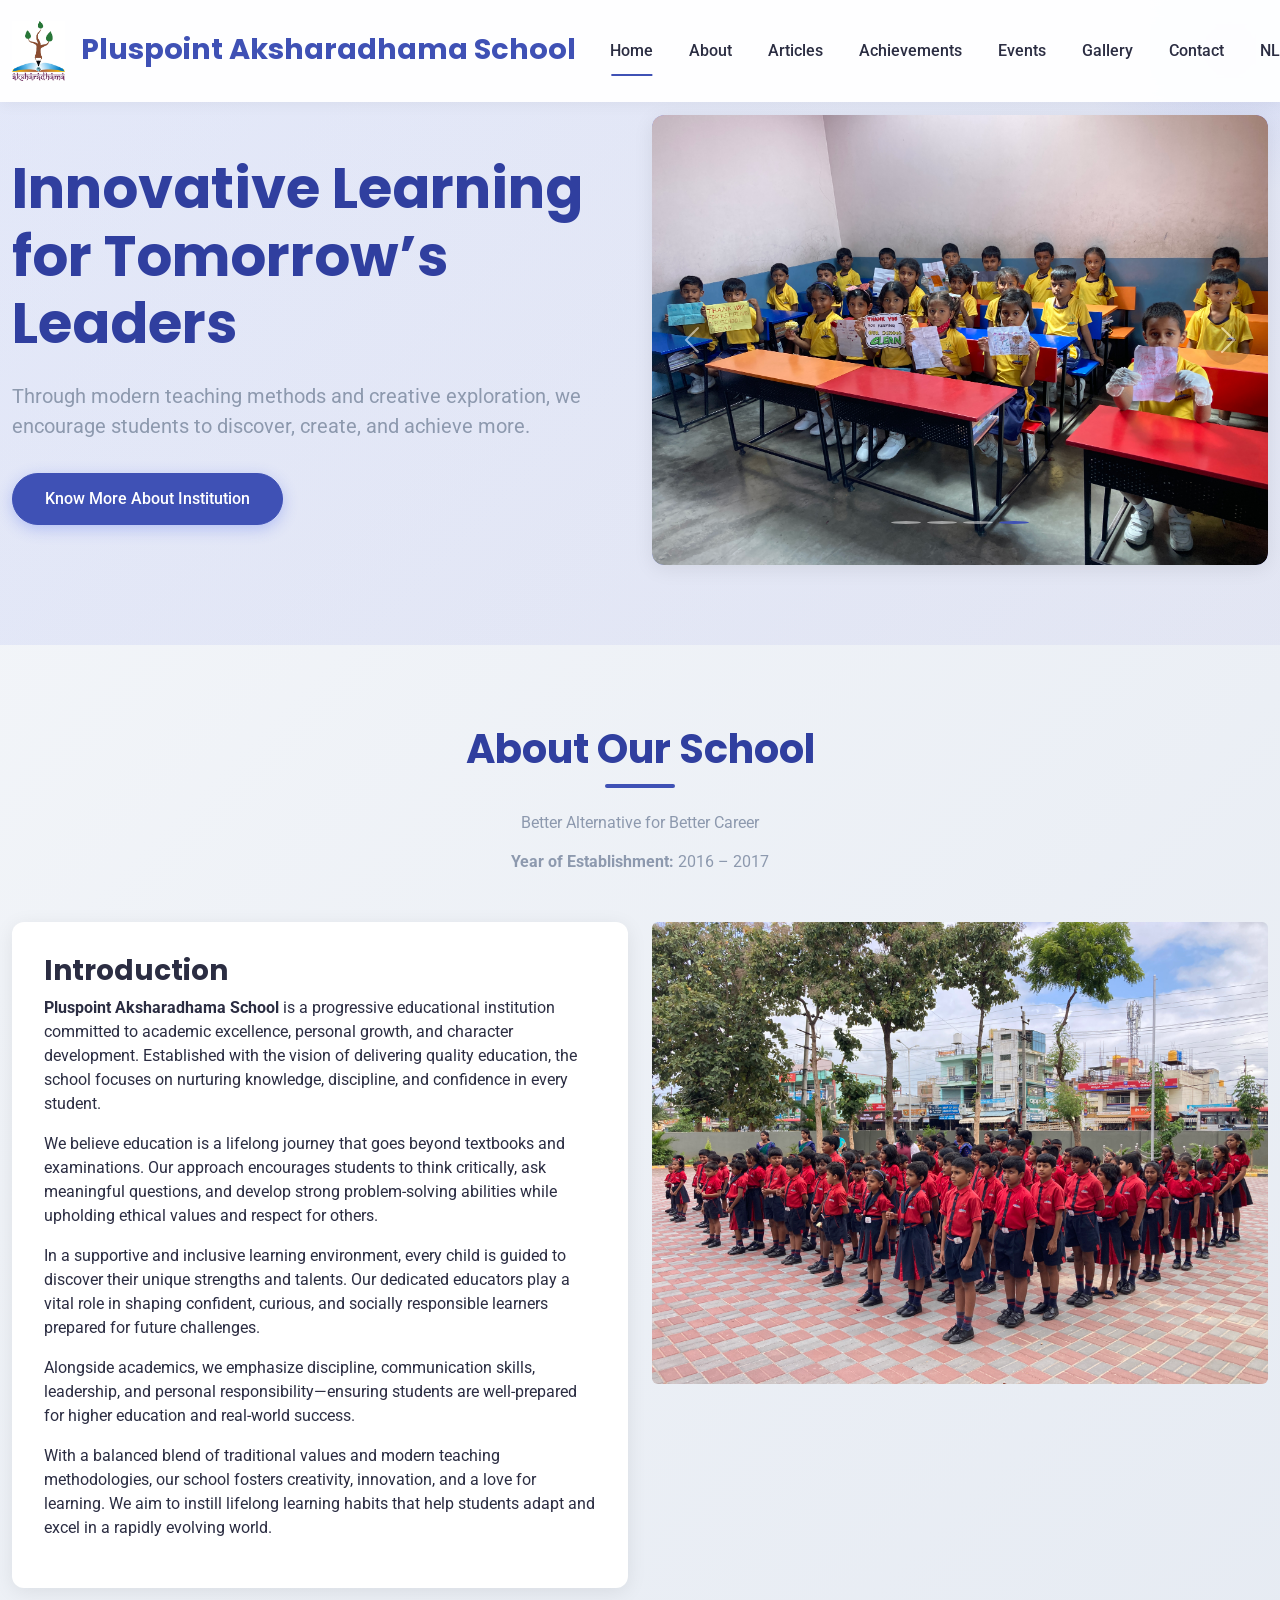
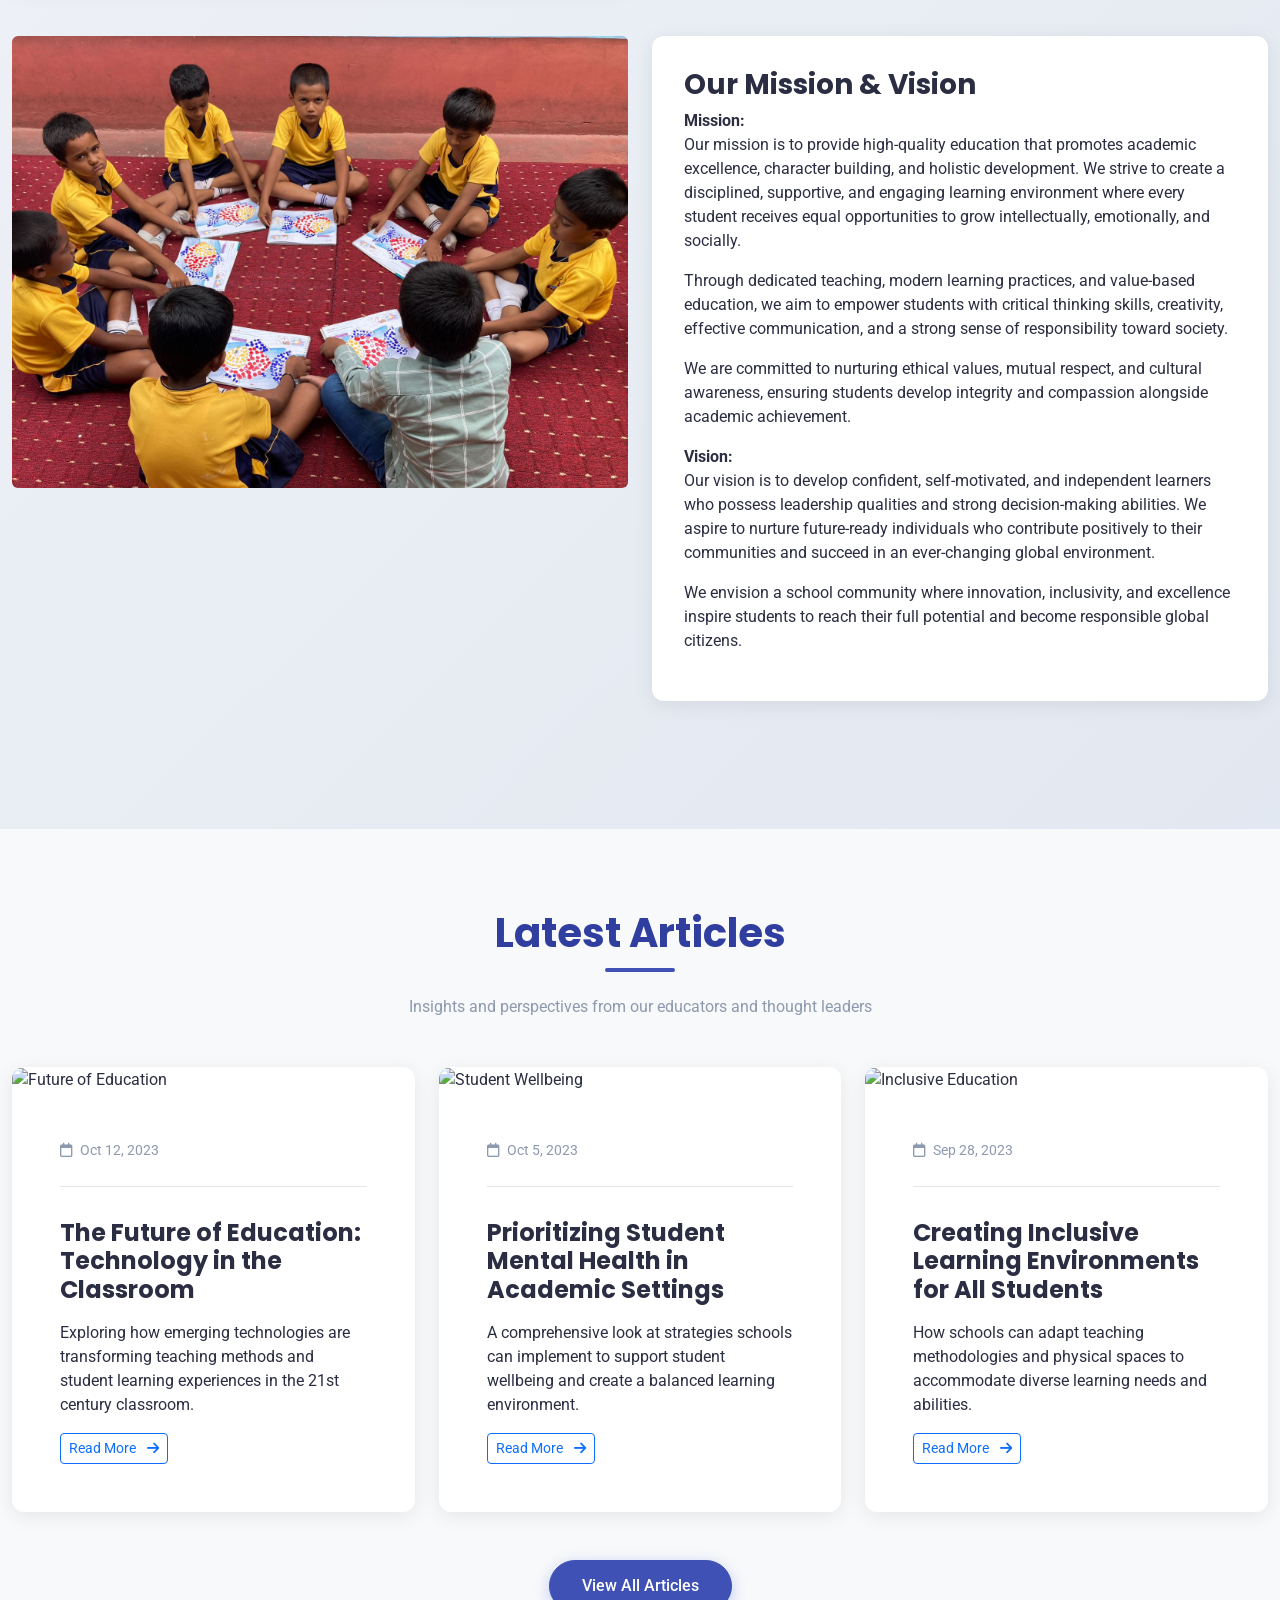
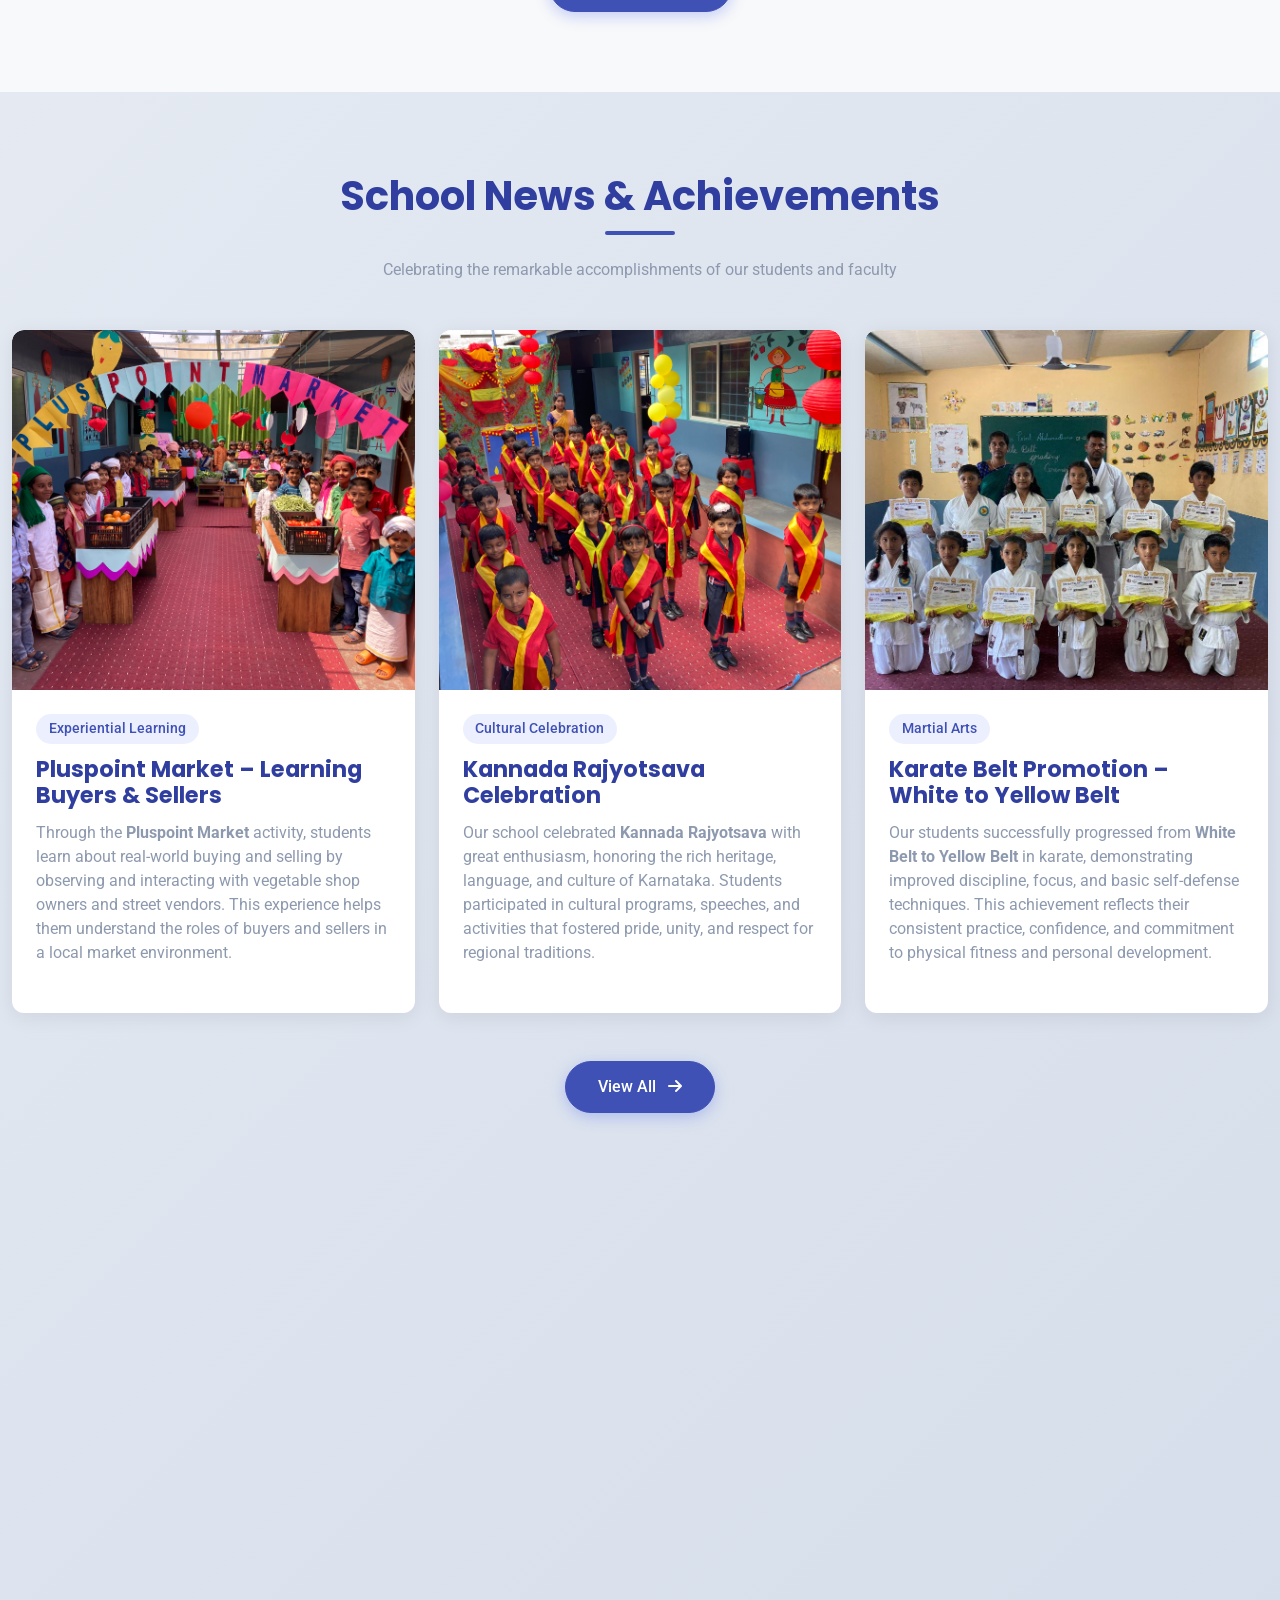
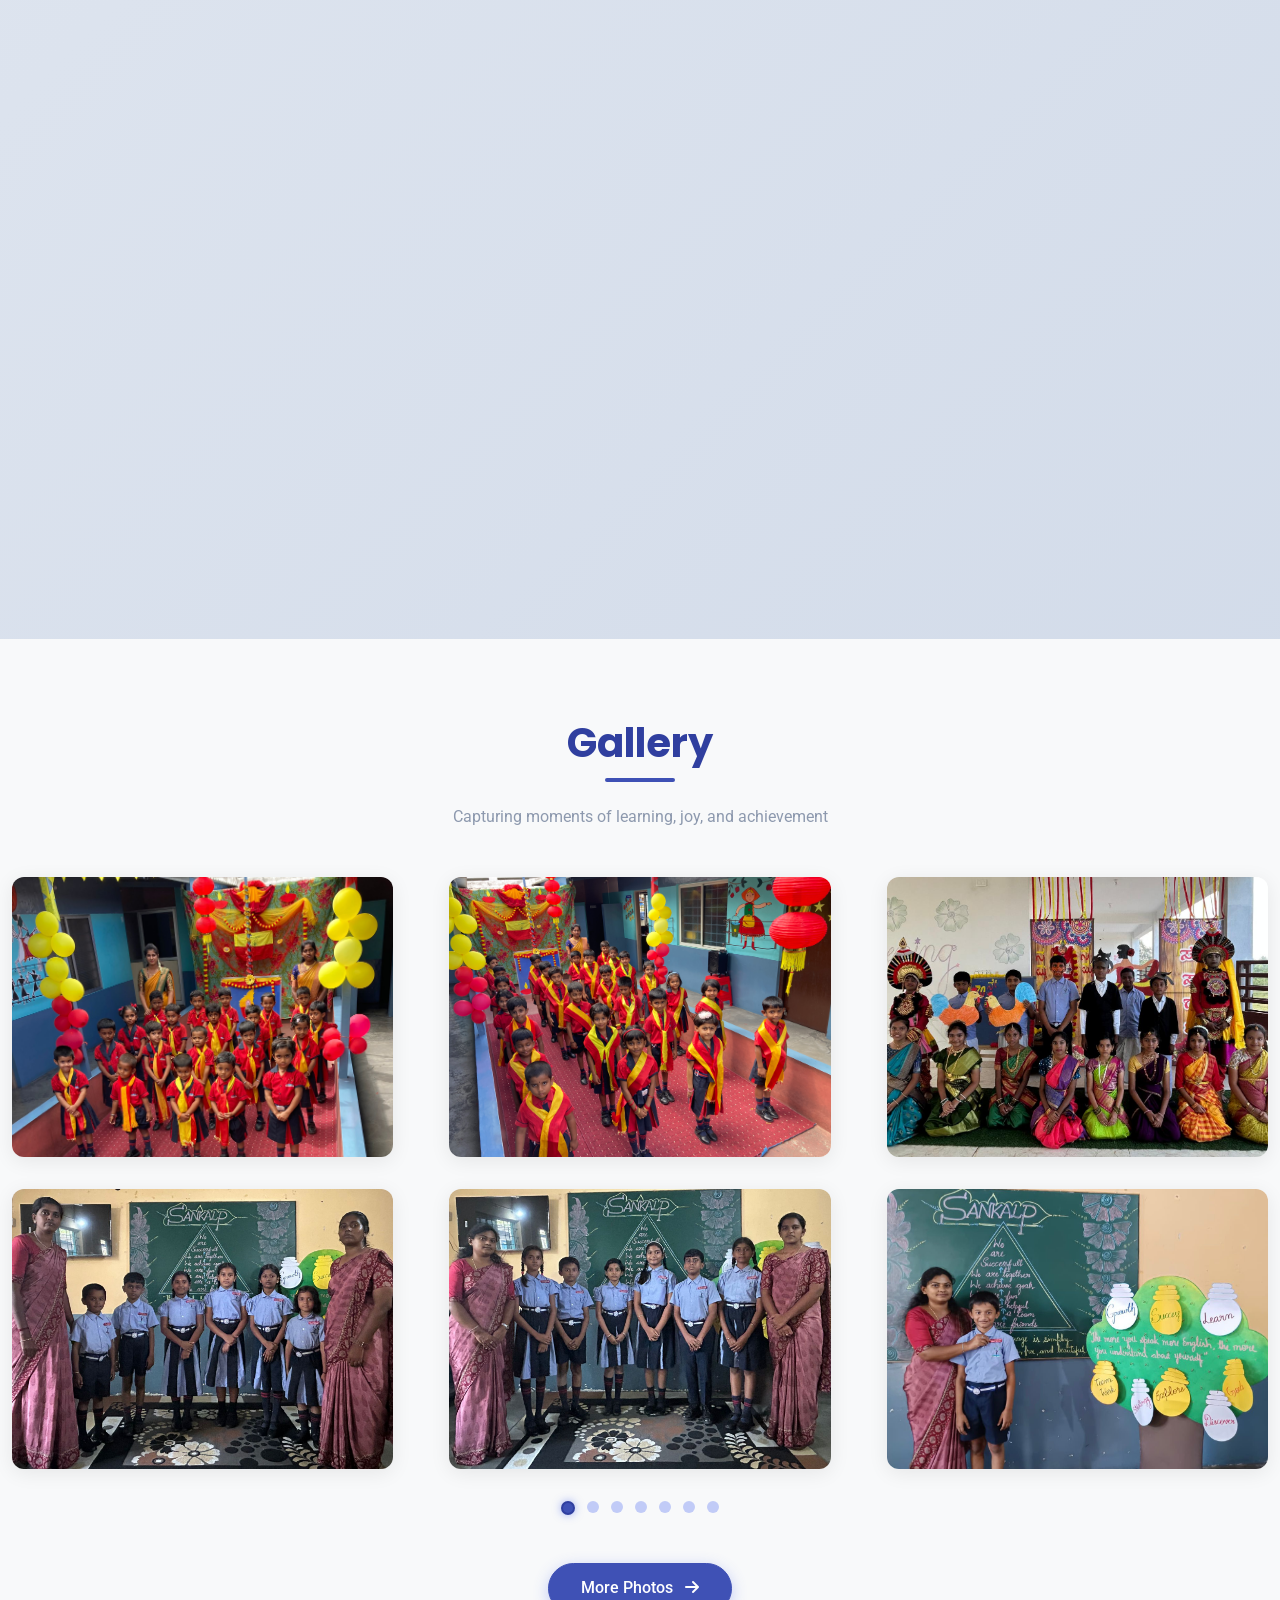
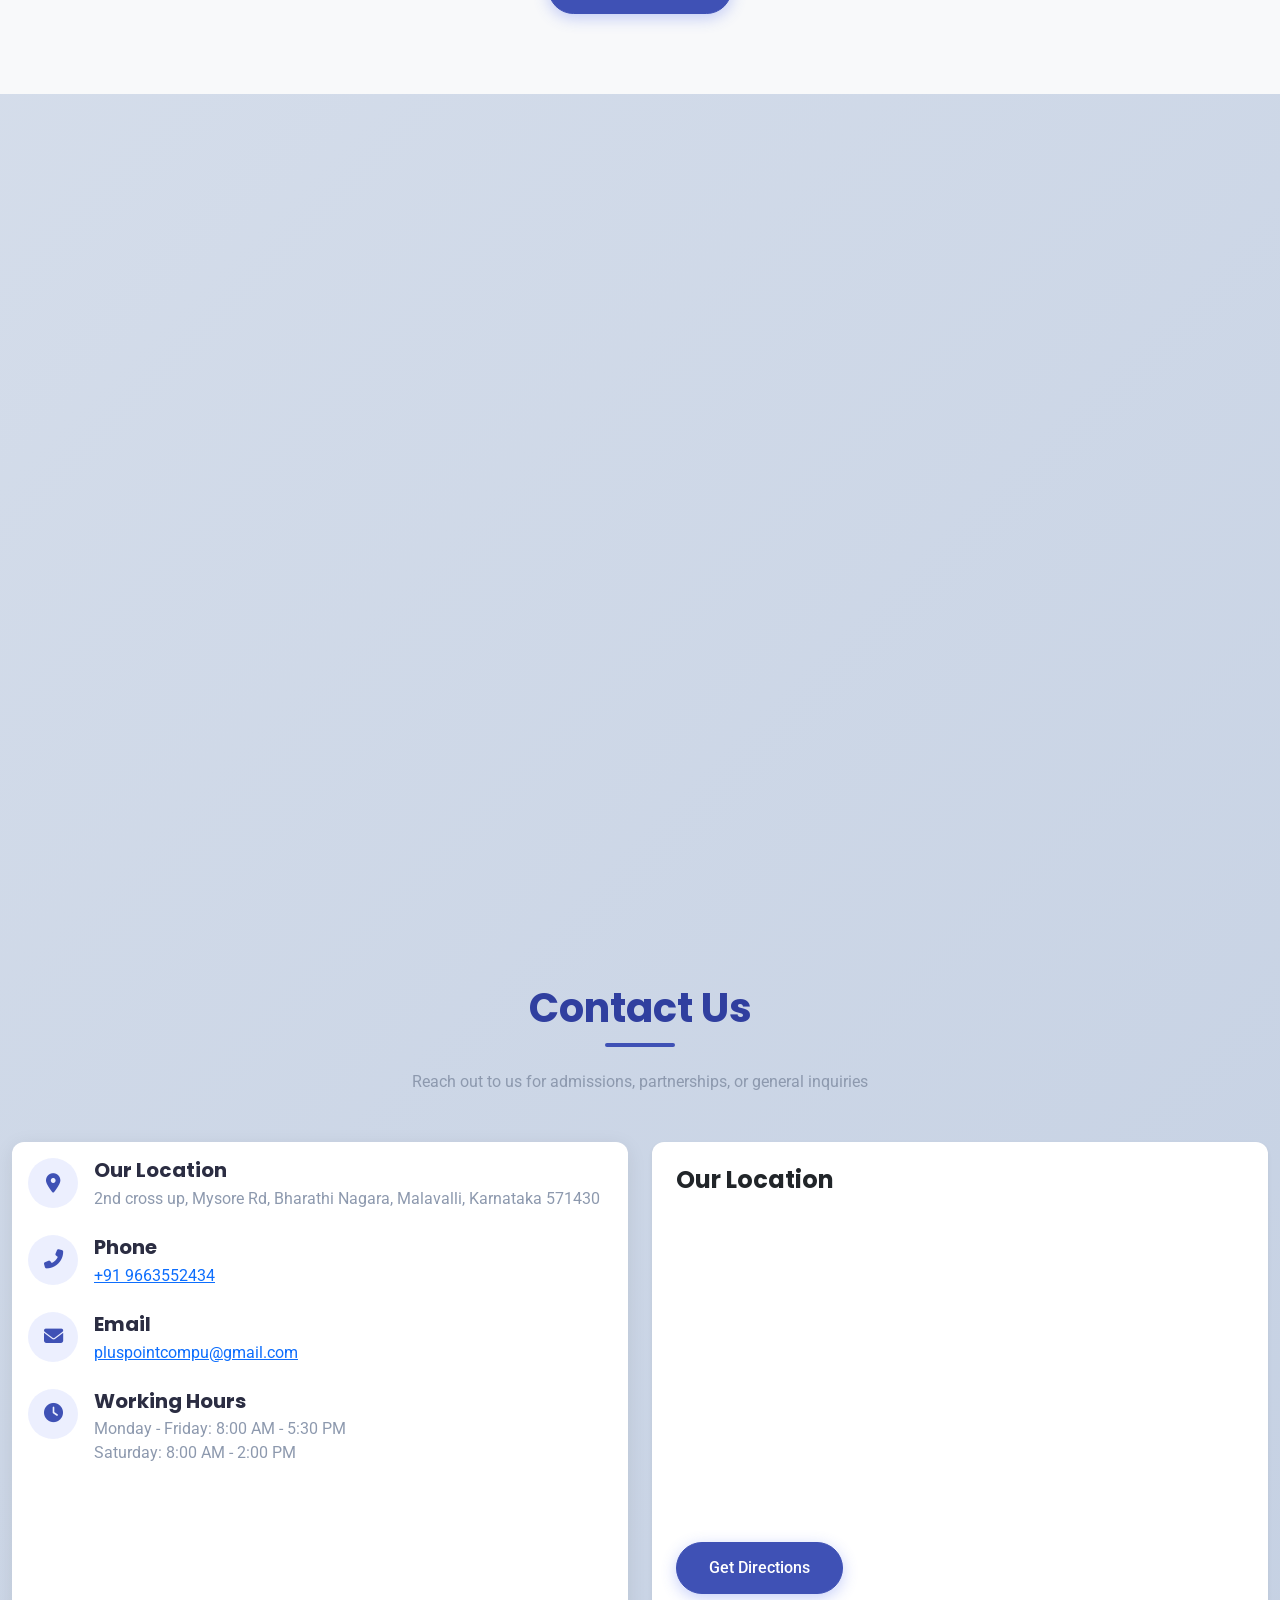
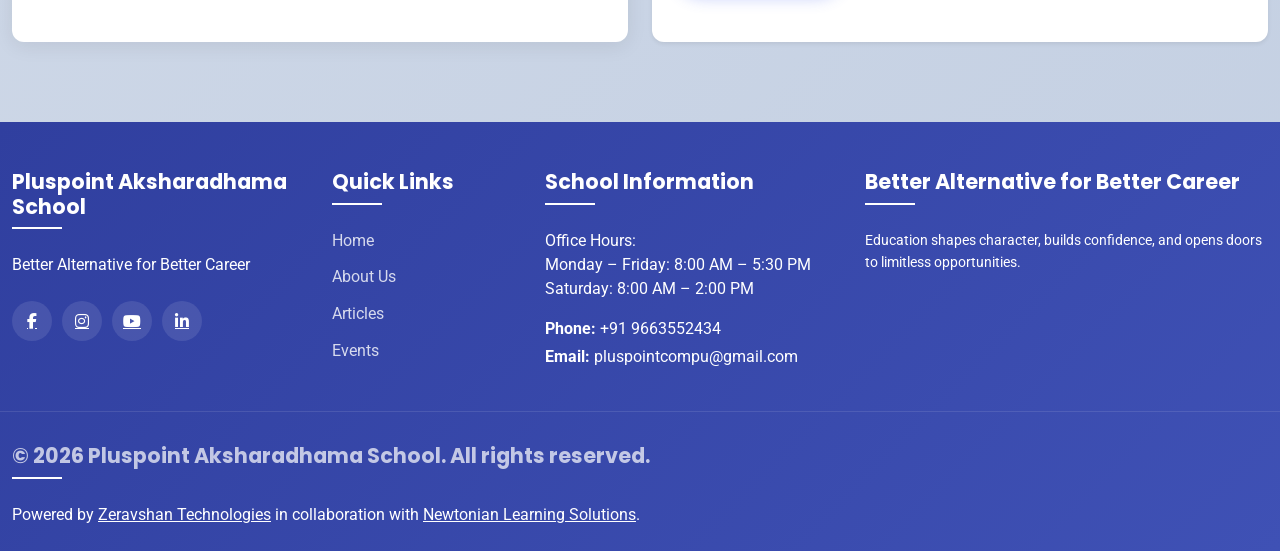
==== commit d491ed22: "added images and videos" ====
--- a/School-website/index.html
+++ b/School-website/index.html
@@ -3,7 +3,7 @@
 <head>
     <meta charset="UTF-8">
     <meta name="viewport" content="width=device-width, initial-scale=1.0">
-    <title>St Mira's Inclusive Convent</title>
+    <title>Pluspoint Aksharadhama School</title>
     <!-- Bootstrap 5 CSS -->
     <!-- Favicon and App Icons -->
     <link rel="apple-touch-icon" sizes="57x57" href="favicon/apple-icon-57x57.png">
@@ -70,8 +70,8 @@
     <nav class="navbar navbar-expand-lg navbar-light fixed-top py-3">
         <div class="container">
             <a class="navbar-brand" href="index.html">
-                <img src="Images/Logo.png" alt="School Logo" style="height: 60px; margin-right: 10px;"> 
-                St Mira's Inclusive Convent</span>
+                <img src="Images/Logo.jpeg" alt="School Logo" style="height: 60px; margin-right: 10px;"> 
+                Pluspoint Aksharadhama School</span>
             </a>
             <button class="navbar-toggler p-0 border-0" type="button"
             data-bs-toggle="collapse" data-bs-target="#navbarContent"
@@ -134,26 +134,26 @@
                     <div class="carousel-inner">
                         <div class="carousel-item active">
                             <div class="hero-img">
-                                <img src="Images/img1.webp"
+                                <img src="Images/event.jpeg"
                                      alt="Education Technology" class="d-block w-100">
                             </div>
                         </div>
                         <div class="carousel-item " data-aos="flip-left">
                             <div class="hero-img">
-                                <img src="Images/c1.png" 
+                                <img src="Images/Home1.jpeg" 
                                      alt="School Children Learning" class="d-block w-100">
                             </div>
                         </div>
                         <div class="carousel-item" data-aos="flip-right">
                             <div class="hero-img">
-                                <img src="Images/img4.webp" 
+                                <img src="Images/home2.jpeg" 
                                      alt="Teacher Guiding Students" class="d-block w-100">
                             </div>
                         </div>
 
                         <div class="carousel-item">
                             <div class="hero-img">
-                                <img src="Images/awards.png"  alt="Group Study" class="d-block w-100">
+                                <img src="Images/event5.jpeg"  alt="Group Study" class="d-block w-100">
                             </div>
                         </div>
                     </div>
@@ -182,8 +182,8 @@
     <div class="container">
         <div class="section-title">
             <h2>About Our School</h2>
-            <p>Towards Educational, Social & Environmental Reconstruction for a Quality Life</p>
-            <p><strong>Year of Establishment:</strong> 2010</p>
+            <p>Better Alternative for Better Career</p>
+            <p><strong>Year of Establishment:</strong> 2016 – 2017</p>
         </div>
 
         <!-- FIRST BLOCK -->
@@ -192,44 +192,39 @@
                 <div class="about-content h-100">
                     <h3>Introduction</h3>
                     <p>
-                        <strong>St. Mira’s Inclusive Convent</strong> is a social inclusion initiative founded
-                        as part of a non-profit educational foundation established in the year 2004 under the
-                        aegis of <strong>Mr. S. Chandrashekar</strong> and <strong>Dr. B. K. Kalavathi</strong>.
-                        The school was started in 2010 in the remote village of Sujjlur, Malavalli Taluq,
-                        Mandya District, Karnataka, to cater to the educational needs of rural children.
+                        <strong>Pluspoint Aksharadhama School</strong> is a progressive educational institution
+                        committed to academic excellence, personal growth, and character development.
+                        Established with the vision of delivering quality education, the school focuses on
+                        nurturing knowledge, discipline, and confidence in every student.
                     </p>
                     <p>
-                        The institution is deeply rooted in the belief that education is a powerful tool for
-                        social transformation. It strives to provide quality education that is inclusive,
-                        accessible, and sensitive to the diverse learning needs of children.
+                        We believe education is a lifelong journey that goes beyond textbooks and examinations.
+                        Our approach encourages students to think critically, ask meaningful questions, and
+                        develop strong problem-solving abilities while upholding ethical values and respect
+                        for others.
                     </p>
                     <p>
-                        St. Mira’s Inclusive Convent nurtures students in a caring and supportive environment
-                        where academic learning is balanced with emotional, social, and moral development.
-                        Equal importance is given to discipline, values, confidence-building, and life skills.
+                        In a supportive and inclusive learning environment, every child is guided to discover
+                        their unique strengths and talents. Our dedicated educators play a vital role in
+                        shaping confident, curious, and socially responsible learners prepared for future
+                        challenges.
                     </p>
                     <p>
-                        The school promotes inclusive education by encouraging mutual respect, cooperation,
-                        and understanding among students from varied backgrounds, ensuring that every child
-                        feels valued and empowered.
+                        Alongside academics, we emphasize discipline, communication skills, leadership, and
+                        personal responsibility—ensuring students are well-prepared for higher education and
+                        real-world success.
                     </p>
                     <p>
-                        The institution actively collaborates with parents and the local community, recognizing that education is most effective when families and educators work together. Regular interactions, counselling support, and awareness programs help create a strong support system for the overall well-being of students.
-                    </p>
-                   
-                    <p>
-                        With committed educators and child-centric teaching practices, the school aims to
-                        prepare students to become responsible, confident, and socially aware individuals
-                        capable of contributing positively to society.
-                    </p>
-                    <p>
-                        By integrating modern teaching methodologies with strong foundational values, St. Mira’s Inclusive Convent continues to evolve as a nurturing space where education goes beyond academics—shaping resilient, compassionate, and future-ready individuals prepared to face life with confidence and purpose.
+                        With a balanced blend of traditional values and modern teaching methodologies, our
+                        school fosters creativity, innovation, and a love for learning. We aim to instill
+                        lifelong learning habits that help students adapt and excel in a rapidly evolving
+                        world.
                     </p>
                 </div>
             </div>
 
             <div class="col-lg-6">
-                <img src="Images/image.png" class="img-fluid rounded" alt="School Campus">
+                <img src="Images/Home1.jpeg" class="img-fluid rounded" alt="School Campus">
             </div>
         </div>
 
@@ -240,35 +235,42 @@
                     <h3>Our Mission & Vision</h3>
                     <p>
                         <strong>Mission:</strong><br>
-                        Our mission is to work towards educational, social, and environmental reconstruction
-                        for a quality life. We aim to deliver inclusive and value-based education that supports
-                        the holistic development of every child—academically, emotionally, socially, and ethically.
+                        Our mission is to provide high-quality education that promotes academic excellence,
+                        character building, and holistic development. We strive to create a disciplined,
+                        supportive, and engaging learning environment where every student receives equal
+                        opportunities to grow intellectually, emotionally, and socially.
                     </p>
                     <p>
-                        The school is committed to nurturing compassion, integrity, and social responsibility,
-                        ensuring students grow into empathetic individuals who respect diversity and contribute
-                        positively to their communities.
+                        Through dedicated teaching, modern learning practices, and value-based education,
+                        we aim to empower students with critical thinking skills, creativity, effective
+                        communication, and a strong sense of responsibility toward society.
+                    </p>
+                    <p>
+                        We are committed to nurturing ethical values, mutual respect, and cultural awareness,
+                        ensuring students develop integrity and compassion alongside academic achievement.
                     </p>
                     <p>
                         <strong>Vision:</strong><br>
-                        Our vision is to build an inclusive learning community that empowers rural children with
-                        knowledge, skills, and values needed to face future challenges. We aspire to create
-                        confident, independent learners with strong leadership qualities and a lifelong love
-                        for learning.
+                        Our vision is to develop confident, self-motivated, and independent learners who
+                        possess leadership qualities and strong decision-making abilities. We aspire to
+                        nurture future-ready individuals who contribute positively to their communities
+                        and succeed in an ever-changing global environment.
                     </p>
                     <p>
-                        We envision St. Mira’s Inclusive Convent as a center of excellence where education
-                        becomes a pathway to social inclusion, equality, and sustainable development.
+                        We envision a school community where innovation, inclusivity, and excellence
+                        inspire students to reach their full potential and become responsible global
+                        citizens.
                     </p>
                 </div>
             </div>
 
             <div class="col-lg-6 order-lg-1">
-                <img src="Images/hero2.png" class="img-fluid rounded" alt="Students Learning">
+                <img src="Images/home2.jpeg" class="img-fluid rounded" alt="Students Learning">
             </div>
         </div>
     </div>
 </section>
+
 
     <!-- Articles Section -->
     <section class="section bg-light" id="articles" data-aos="slide-up">
@@ -284,7 +286,6 @@
                         <div class="article-content">
                             <div class="article-meta">
                                 <span><i class="far fa-calendar me-1"></i> Oct 12, 2023</span>
-                                
                             </div>
                             <h4 class="mb-3">The Future of Education: Technology in the Classroom</h4>
                             <p class="mb-3">Exploring how emerging technologies are transforming teaching methods and student learning experiences in the 21st century classroom.</p>
@@ -299,7 +300,6 @@
                         <div class="article-content">
                             <div class="article-meta">
                                 <span><i class="far fa-calendar me-1"></i> Oct 5, 2023</span>
-                               
                             </div>
                             <h4 class="mb-3">Prioritizing Student Mental Health in Academic Settings</h4>
                             <p class="mb-3">A comprehensive look at strategies schools can implement to support student wellbeing and create a balanced learning environment.</p>
@@ -330,7 +330,7 @@
         </div>
     </section>
     
-<!-- Achievements Section -->
+   <!-- Achievements Section -->
 <section class="section" id="achievements" data-aos="slide-up">
     <div class="container">
         <div class="section-title">
@@ -339,60 +339,59 @@
         </div>
         <div class="row">
 
-            <!-- Achievement 1 : Fancy Dress -->
-            <div class="col-md-6 col-lg-4 mb-4">
-                <div class="card" data-achievement="1">
-                    <img src="Images/fan.png" class="card-img-top" alt="Fancy Dress Competition">
-                    <div class="card-body">
-                        <span class="card-category">Creative Expression</span>
-                        <h5 class="card-title">Fancy Dress Competition</h5>
-                        <p class="card-text">
-                            Our students enthusiastically participated in the <strong>Fancy Dress Competition</strong>,
-                            showcasing their creativity, confidence, and imagination. Dressed as inspiring
-                            personalities and characters, children expressed ideas with joy, helping them
-                            build communication skills and self-confidence.
-                        </p>
-                    </div>
-                </div>
-            </div>
-
-            <!-- Achievement 2 : Dance -->
-            <div class="col-md-6 col-lg-4 mb-4">
-                <div class="card" data-achievement="2">
-                    <img src="Images/dance.png" class="card-img-top" alt="Dance Performance">
-                    <div class="card-body">
-                        <span class="card-category">Performing Arts</span>
-                        <h5 class="card-title">Dance Performances</h5>
-                        <p class="card-text">
-                            Students presented vibrant <strong>dance performances</strong> reflecting cultural
-                            diversity and rhythm. These performances encouraged teamwork, coordination,
-                            and stage confidence while nurturing an appreciation for music, movement,
-                            and artistic expression.
-                        </p>
-                    </div>
-                </div>
-            </div>
-
-            <!-- Achievement 3 : Karate Champions -->
-            <div class="col-md-6 col-lg-4 mb-4">
-                <div class="card" data-achievement="3">
-                    <img src="Images/kara.png" class="card-img-top" alt="Karate Champions">
-                    <div class="card-body">
-                        <span class="card-category">Sports Achievement</span>
-                        <h5 class="card-title">Karate Champions</h5>
-                        <p class="card-text">
-                            Our young <strong>Karate Champions</strong> made us proud by demonstrating strength,
-                            discipline, and determination. Their achievements highlight regular training,
-                            self-control, and perseverance, promoting physical fitness and confidence
-                            among students.
-                        </p>
-                    </div>
-                </div>
-            </div>
+           <!-- Achievement 1 : Pluspoint Market Learning -->
+        <div class="col-md-6 col-lg-4 mb-4">
+            <div class="card" data-achievement="1">
+                <img src="Images/event.jpeg" class="card-img-top" alt="Pluspoint Market Activity">
+                <div class="card-body">
+                    <span class="card-category">Experiential Learning</span>
+                    <h5 class="card-title">Pluspoint Market – Learning Buyers & Sellers</h5>
+                    <p class="card-text">
+                        Through the <strong>Pluspoint Market</strong> activity, students learn about real-world
+                        buying and selling by observing and interacting with vegetable shop owners and street
+                        vendors. This experience helps them understand the roles of buyers and sellers in a
+                        local market environment.
+                    </p>
+                </div>
+            </div>
+        </div>
+            <!-- Achievement 2 : Kannada Rajyotsava -->
+        <div class="col-md-6 col-lg-4 mb-4">
+            <div class="card" data-achievement="2">
+                <img src="Images/event2.jpeg" class="card-img-top" alt="Kannada Rajyotsava">
+                <div class="card-body">
+                    <span class="card-category">Cultural Celebration</span>
+                    <h5 class="card-title">Kannada Rajyotsava Celebration</h5>
+                    <p class="card-text">
+                        Our school celebrated <strong>Kannada Rajyotsava</strong> with great enthusiasm, honoring
+                        the rich heritage, language, and culture of Karnataka. Students participated in cultural
+                        programs, speeches, and activities that fostered pride, unity, and respect for regional
+                        traditions.
+                    </p>
+                </div>
+            </div>
+        </div>
+           <!-- Achievement 3 : Karate Promotion -->
+        <div class="col-md-6 col-lg-4 mb-4">
+            <div class="card" data-achievement="3">
+                <img src="Images/event3.jpeg" class="card-img-top" alt="Karate Training">
+                <div class="card-body">
+                    <span class="card-category">Martial Arts</span>
+                    <h5 class="card-title">Karate Belt Promotion – White to Yellow Belt</h5>
+                    <p class="card-text">
+                        Our students successfully progressed from <strong>White Belt to Yellow Belt</strong>
+                        in karate, demonstrating improved discipline, focus, and basic self-defense techniques.
+                        This achievement reflects their consistent practice, confidence, and commitment to
+                        physical fitness and personal development.
+                    </p>
+                </div>
+            </div>
+        </div>
+
 
             <div class="text-center mt-4">
                 <a href="articles.html#achievements" class="btn btn-primary">
-                    View All <i class="fas fa-arrow-right ms-2"></i>
+                    View All  <i class="fas fa-arrow-right ms-2"></i>
                 </a>
             </div>
 
@@ -401,81 +400,79 @@
 </section>
 
 <!-- Events Section - Redesigned -->
-<section class="section" id="events" data-aos="slide-up">
+<section class="section " id="events" data-aos="slide-up">
     <div class="container">
         <div class="section-title">
             <h2>Events</h2>
             <p>Join us for enriching experiences that extend learning beyond the classroom</p>
         </div>
         <div class="row">
-
-            <!-- Event 1: Awards Distribution -->
-            <div class="col-lg-4 col-md-6 mb-4">
-                <div class="event-card">
-                    <img src="Images/awards.png" alt="Awards Distribution Ceremony" class="event-img">
-                    <div class="event-content">
-                        <div class="event-location">
-                            <i class="fas fa-map-marker-alt me-2"></i> School Campus
-                        </div>
-                        <h4 class="mb-2">Awards Distribution Ceremony</h4>
-                        <p class="mb-3">
-                            The <strong>Awards Distribution Ceremony</strong> celebrated the achievements,
-                            dedication, and hard work of our students. Academic excellence, discipline,
-                            and participation in co-curricular activities were recognized, motivating
-                            students to strive for continuous improvement and success.
-                        </p>
-                    </div>
-                </div>
-            </div>
-
-            <!-- Event 2: Independence Day Celebration -->
-            <div class="col-lg-4 col-md-6 mb-4">
-                <div class="event-card">
-                    <img src="Images/inde.png" alt="Independence Day Celebration" class="event-img">
-                    <div class="event-content">
-                        <div class="event-location">
-                            <i class="fas fa-map-marker-alt me-2"></i> School Campus
-                        </div>
-                        <h4 class="mb-2">Independence Day Celebration</h4>
-                        <p class="mb-3">
-                            Our school celebrated <strong>Independence Day</strong> with pride and patriotism.
-                            The event featured flag hoisting, patriotic songs, speeches, and cultural
-                            performances, inspiring students to honor the nation and understand the values
-                            of freedom, unity, and responsibility.
-                        </p>
-                    </div>
-                </div>
-            </div>
-
-            <!-- Event 3: Makara Sankranti Celebration -->
-            <div class="col-lg-4 col-md-6 mb-4">
-                <div class="event-card">
-                    <img src="Images/mak.png" alt="Makara Sankranti Celebration" class="event-img">
-                    <div class="event-content">
-                        <div class="event-location">
-                            <i class="fas fa-map-marker-alt me-2"></i> School Campus
-                        </div>
-                        <h4 class="mb-2">Makara Sankranti Celebration</h4>
-                        <p class="mb-3">
-                            The <strong>Makara Sankranti Celebration</strong> introduced students to the
-                            cultural and traditional significance of the harvest festival. Activities,
-                            festive attire, and discussions helped children appreciate Indian traditions,
-                            seasonal changes, and the spirit of gratitude and togetherness.
-                        </p>
-                    </div>
-                </div>
-            </div>
-
-        </div>
-
-        <div class="text-center mt-4">
-            <a href="articles.html#events" class="btn btn-primary">
-                View All Events <i class="fas fa-arrow-right ms-2"></i>
-            </a>
+        <!-- Event 1: Gratitude Day for Cleaning Staff -->
+        <div class="col-lg-4 col-md-6 mb-4">
+            <div class="event-card">
+                <img src="Images/event5.jpeg" alt="Gratitude to Cleaning Staff" class="event-img">
+                <div class="event-content">
+                    <div class="event-location">
+                        <i class="fas fa-map-marker-alt me-2"></i> School Campus
+                    </div>
+                    <h4 class="mb-2">Gratitude Day – Thanking Our Cleaning Staff</h4>
+                    <p class="mb-3">
+                        A heartwarming initiative where students expressed gratitude to our cleaning staff for
+                        their dedication and hard work. Children shared thank-you notes, flowers, and kind words,
+                        learning the values of respect, empathy, and appreciation for those who keep our school
+                        clean, safe, and welcoming every day.
+                    </p>
+                </div>
+            </div>
+        </div>
+
+
+      <!-- Event 2: Independence Day Celebration -->
+    <div class="col-lg-4 col-md-6 mb-4">
+        <div class="event-card">
+            <img src="Images/event6.jpeg" alt="Independence Day Celebration" class="event-img">
+            <div class="event-content">
+                <div class="event-location">
+                    <i class="fas fa-map-marker-alt me-2"></i> School Campus
+                </div>
+                <h4 class="mb-2">Independence Day Celebration</h4>
+                <p class="mb-3">
+                    Our school celebrated <strong>Independence Day</strong> with great pride and patriotism,
+                    commemorating the spirit of freedom and unity. The program included flag hoisting,
+                    patriotic songs, speeches, and cultural performances by students, inspiring a sense of
+                    national pride, responsibility, and respect for the sacrifices made by our freedom
+                    fighters.
+                </p>
+            </div>
         </div>
     </div>
-</section>
-
+        <!-- Event 3: World Environment Day -->
+        <div class="col-lg-4 col-md-6 mb-4">
+            <div class="event-card">
+                <img src="Images/event7.jpeg"
+                    alt="World Environment Day Celebration" class="event-img">
+                <div class="event-content">
+                    <div class="event-location">
+                        <i class="fas fa-map-marker-alt me-2"></i> School Campus
+                    </div>
+                    <h4 class="mb-2">World Environment Day Celebration</h4>
+                    <p class="mb-3">
+                        Our school observed <strong>World Environment Day</strong> with activities focused on
+                        environmental awareness and responsibility. Students participated in tree plantation,
+                        poster making, and cleanliness drives, learning the importance of protecting nature and
+                        adopting eco-friendly practices for a sustainable future.
+                    </p>
+                </div>
+            </div>
+        </div>
+    </div>
+            <div class="text-center mt-4">
+                <a href="articles.html#events" class="btn btn-primary">
+                    View All Events <i class="fas fa-arrow-right ms-2"></i>
+                </a>
+            </div>
+        </div>
+    </section>
 
     <!-- Notifications Section - Redesigned -->
     <!-- <section class="section bg-light" id="notifications" data-aos="slide-up">
@@ -630,6 +627,151 @@
             </div>
         </div>
     </section>
+        <!-- Embedded Video Section -->
+    <section class="section" id="video" data-aos="slide-up">
+        <div class="container">
+            <div class="section-title">
+                <h2>School Events Showcase</h2>
+                <p>Watch our latest school highlights and events</p>
+            </div>
+            <div class="row">
+                <!-- Video 1 -->
+                <div class="col-lg-3 col-md-6 mb-4">
+                    <div class="video-container" data-video-index="0">
+                        <video 
+                            class="embedded-video" 
+                            muted
+                            title="Click to open fullscreen">
+                            <source src="Images/video1.mp4" type="video/mp4">
+                            Your browser does not support the video tag.
+                        </video>
+                        <div class="video-overlay">
+                            <button class="video-play-btn" title="Open in fullscreen">
+                                <i class="fas fa-expand"></i>
+                            </button>
+                        </div>
+                    </div>
+                </div>
+
+                <!-- Video 2 -->
+                <div class="col-lg-3 col-md-6 mb-4">
+                    <div class="video-container" data-video-index="1">
+                        <video 
+                            class="embedded-video" 
+                            muted
+                            title="Click to open fullscreen">
+                            <source src="Images/video2.mp4" type="video/mp4">
+                            Your browser does not support the video tag.
+                        </video>
+                        <div class="video-overlay">
+                            <button class="video-play-btn" title="Open in fullscreen">
+                                <i class="fas fa-expand"></i>
+                            </button>
+                        </div>
+                    </div>
+                </div>
+
+                <!-- Video 3 -->
+                <div class="col-lg-3 col-md-6 mb-4">
+                    <div class="video-container" data-video-index="2">
+                        <video 
+                            class="embedded-video" 
+                            muted
+                            title="Click to open fullscreen">
+                            <source src="Images/video3.mp4" type="video/mp4">
+                            Your browser does not support the video tag.
+                        </video>
+                        <div class="video-overlay">
+                            <button class="video-play-btn" title="Open in fullscreen">
+                                <i class="fas fa-expand"></i>
+                            </button>
+                        </div>
+                    </div>
+                </div>
+                                <!-- Video 1 -->
+                <div class="col-lg-3 col-md-6 mb-4">
+                    <div class="video-container" data-video-index="0">
+                        <video 
+                            class="embedded-video" 
+                            muted
+                            title="Click to open fullscreen">
+                            <source src="Images/video4.mp4" type="video/mp4">
+                            Your browser does not support the video tag.
+                        </video>
+                        <div class="video-overlay">
+                            <button class="video-play-btn" title="Open in fullscreen">
+                                <i class="fas fa-expand"></i>
+                            </button>
+                        </div>
+                    </div>
+                </div>
+                <div class="col-lg-3 col-md-6 mb-4">
+                    <div class="video-container" data-video-index="0">
+                        <video 
+                            class="embedded-video" 
+                            muted
+                            title="Click to open fullscreen">
+                            <source src="Images/video5.mp4" type="video/mp4">
+                            Your browser does not support the video tag.
+                        </video>
+                        <div class="video-overlay">
+                            <button class="video-play-btn" title="Open in fullscreen">
+                                <i class="fas fa-expand"></i>
+                            </button>
+                        </div>
+                    </div>
+                </div>
+                <div class="col-lg-3 col-md-6 mb-4">
+                    <div class="video-container" data-video-index="0">
+                        <video 
+                            class="embedded-video" 
+                            muted
+                            title="Click to open fullscreen">
+                            <source src="Images/video6.mp4" type="video/mp4">
+                            Your browser does not support the video tag.
+                        </video>
+                        <div class="video-overlay">
+                            <button class="video-play-btn" title="Open in fullscreen">
+                                <i class="fas fa-expand"></i>
+                            </button>
+                        </div>
+                    </div>
+                </div>
+                <div class="col-lg-3 col-md-6 mb-4">
+                    <div class="video-container" data-video-index="0">
+                        <video 
+                            class="embedded-video" 
+                            muted
+                            title="Click to open fullscreen">
+                            <source src="Images/video7.mp4" type="video/mp4">
+                            Your browser does not support the video tag.
+                        </video>
+                        <div class="video-overlay">
+                            <button class="video-play-btn" title="Open in fullscreen">
+                                <i class="fas fa-expand"></i>
+                            </button>
+                        </div>
+                    </div>
+                </div>
+            </div>
+        </div>
+    </section>
+
+    <!-- Video Modal for Fullscreen Playback -->
+    <div id="videoModal" class="video-modal">
+        <span class="video-modal-close">&times;</span>
+        <div class="video-modal-content">
+            <video 
+                id="fullscreenVideo" 
+                class="fullscreen-video" 
+                controls
+                autoplay>
+                <source src="" type="video/mp4">
+                Your browser does not support the video tag.
+            </video>
+        </div>
+    </div>
+
     <!-- Contact Section -->
     <section class="section" id="contact" data-aos="slide-up">
         <div class="container">
@@ -646,7 +788,7 @@
                             </div>
                             <div class="contact-details">
                                 <h5>Our Location</h5>
-                                <p> sujloor purigali main road, Vadakepura, 571424</p>
+                                <p>2nd cross up, Mysore Rd, Bharathi Nagara, Malavalli, Karnataka 571430</p>
                             </div>
                         </div>
                         <div class="contact-item">
@@ -655,27 +797,18 @@
                             </div>
                             <div class="contact-details">
                                 <h5>Phone</h5>
-                                <a href="tel: +91 9900118453"> +91 9900118453</a>
+                                <a href="tel: +91 9663552434"> +91 9663552434</a>
                             </div>
                         </div>
                         <div class="contact-item">
-                        <div class="contact-icon">
-                            <i class="fas fa-envelope"></i>
-                        </div>
-                        <div class="contact-details">
-                            <h5>Email</h5>
-                            <a href="mailto:kalash03@gmail.com">kalash03@gmail.com</a>
-
-                            <!-- Organization -->
-                            <p class="mt-1 mb-0">
-                                Organization:
-                                <a href="http://www.anveshanafoundation.org/" target="_blank">
-                                    Anveshana Foundation
-                                </a>
-                            </p>
-                        </div>
-                    </div>
-
+                            <div class="contact-icon">
+                                <i class="fas fa-envelope"></i>
+                            </div>
+                            <div class="contact-details">
+                                <h5>Email</h5>
+                                <a href="mailto:pluspointcompu@gmail.com">pluspointcompu@gmail.com</a>  
+                            </div>
+                        </div>
                         <div class="contact-item">
                             <div class="contact-icon">
                                 <i class="fas fa-clock"></i>
@@ -695,7 +828,7 @@
                         <!-- Google Map -->
                         <div class="google-map mb-3 rounded overflow-hidden">
                             <iframe
-                            src="https://www.google.com/maps/embed?pb=!1m18!1m12!1m3!1d124680.96187798225!2d76.89756523906252!3d12.431051434874568!2m3!1f0!2f0!3f0!3m2!1i1024!2i768!4f13.1!3m3!1m2!1s0x3baf0f8de90e4109%3A0x2a03266f9da1a713!2sSt%20Mira&#39;.s%20Inclusive%20Convent!5e0!3m2!1sen!2sin!4v1771482302176!5m2!1sen!2sin"
+                            src="https://www.google.com/maps/embed?pb=!1m18!1m12!1m3!1d249367.56313771982!2d76.65891577812496!3d12.425171811433229!2m3!1f0!2f0!3f0!3m2!1i1024!2i768!4f13.1!3m3!1m2!1s0x3baf05958d36071f%3A0x82c06b55777a881b!2sPlus%20Point%20Aksharadhama!5e0!3m2!1sen!2sin!4v1770980265664!5m2!1sen!2sin"
                             width="100%"
                             height="300"
                             style="border:0;"
@@ -705,7 +838,7 @@
                             </iframe>
                         </div>
                         <!-- Direction Button -->
-                        <a href="https://maps.app.goo.gl/hhLAoNe7RHimGKax5"
+                        <a href="https://maps.app.goo.gl/1tcN3HM6wPJr3rwx5"
                         target="_blank"
                         class="btn btn-primary w-100" style="max-width: fit-content;">
                             Get Directions
@@ -721,12 +854,12 @@
         <div class="container">
             <div class="row">
                 <div class="col-md-3 mb-4 mb-md-0">
-                    <h5>St Mira's Inclusive Convent</h5>
-                    <p>Towards Educational, Social & Environmental reconstruction for a quality life</p>
+                    <h5>Pluspoint Aksharadhama School</h5>
+                    <p>Better Alternative for Better Career</p>
                     <div class="social-links">
-                        <a href="https://www.facebook.com/share/1Cu7VLzqHR/"target="_blank"><i class="fab fa-facebook-f"></i></a>
+                        <a href="#"><i class="fab fa-facebook-f"></i></a>
                         <a href="#"><i class="fab fa-instagram"></i></a>
-                        <a href="#" target="_blank"><i class="fab fa-youtube"></i></a>
+                        <a href="" target="_blank"><i class="fab fa-youtube"></i></a>
                         <a href="#"><i class="fab fa-linkedin-in"></i></a>
                     </div>
                 </div>
@@ -746,18 +879,18 @@
                         Monday – Friday: 8:00 AM – 5:30 PM <br>
                         Saturday: 8:00 AM – 2:00 PM
                     </p>
-                    <p class="mb-1"><strong>Phone:</strong> +91 9900118453 </p>
-                    <p class="mb-0"><strong>Email:</strong> <span style="word-break: break-all;">kalash03@gmail.com</span></p>
-                    <p class="mb-0"><strong>Organiztion:</strong> <span style="word-break: break-all;"href="http://www.anveshanafoundation.org/">Anveshana Foundation</span></p>
+                    <p class="mb-1"><strong>Phone:</strong> +91 9663552434 </p>
+                    <p class="mb-0"><strong>Email:</strong> <span style="word-break: break-all;">pluspointcompu@gmail.com</span></p>
+                    
                 </div>
                   <div class="col-md-4 ">
             <div class="footer-motivation">
-                 <h5 class="footer-title">Towards Educational, Social & Environmental reconstruction for a quality life</h5>
+                 <h5 class="footer-title">Better Alternative for Better Career</h5>
                 <p id="motivationText" class="motivation-text"></p>
             </div>
         </div>
             <div class="copyright d-flex">
-                <h5 >&copy; 2026 St Mira's Inclusive Convent. All rights reserved.</h5>
+                <h5 >&copy; 2026 Pluspoint Aksharadhama School. All rights reserved.</h5>
                 </div>
                 <div>
                 <p class="mb-0">Powered by <a href="https://zeravshantechnologies.com/" target="_blank" style="color: white;">Zeravshan Technologies</a> in collaboration with <a href="https://newtonianlearningsolutions.com/" target="_blank" style="color: white; ">Newtonian Learning Solutions</a>.</p>
--- a/School-website/style.css
+++ b/School-website/style.css
@@ -71,17 +71,6 @@
 --accent-color: #7986cb;
 --success-color: #c5cae9;
 }
-[data-theme="sage"] {
-  --primary-color: #5fb3a2;
-  --secondary-color: #3f8f85;
-  --accent-color: #9fe0d0;
-  --success-color: #c7f3e9;
-}
-
-[data-bg="lavender-light"] {
-  --bg-color: #f6f4fb;
-}
-
 
 [data-bg="gradient"] {
 --bg-color: linear-gradient(135deg, #f5f7fa 0%, #c3cfe2 100%);
@@ -874,23 +863,7 @@
 }
 
 .about-img:hover img {
-    transform: scale(1.05);
-}
-
-/* Stretch about section images to fill column width */
-#about .row.align-items-stretch .col-lg-6 img.img-fluid {
-    width: 100%;
-    max-width: none;
-    height: auto;
-}
-
-/* About section image height matching */
-@media (min-width: 992px) {
-    #about .row.align-items-stretch .col-lg-6 img.img-fluid {
-        height: 100%;
-        object-fit: cover;
-        border-radius: var(--border-radius);
-    }
+transform: scale(1.05);
 }
 
 /* Stats */
@@ -2349,4 +2322,156 @@
     .lightbox-next {
         right: 5px;
     }
+}
+/* ===== VIDEO SECTION STYLES ===== */
+.video-container {
+    position: relative;
+    width: 100%;
+    aspect-ratio: 12 / 9;
+    border-radius: var(--border-radius);
+    overflow: hidden;
+    box-shadow: var(--box-shadow);
+    background-color: #000;
+    transition: var(--transition);
+}
+
+.video-container:hover {
+    transform: translateY(-5px);
+    box-shadow: 0 8px 30px rgba(0, 0, 0, 0.15);
+}
+
+.embedded-video {
+    width: 100%;
+    height: 100%;
+    object-fit: cover;
+    display: block;
+    cursor: pointer;
+}
+
+.video-overlay {
+    position: absolute;
+    top: 0;
+    left: 0;
+    width: 100%;
+    height: 100%;
+    display: flex;
+    align-items: center;
+    justify-content: center;
+    background: rgba(0, 0, 0, 0);
+    transition: var(--transition);
+}
+
+.video-container:hover .video-overlay {
+    background: rgba(0, 0, 0, 0.3);
+}
+
+.video-play-btn {
+    width: 70px;
+    height: 70px;
+    border-radius: 50%;
+    background-color: transparent;
+    color: white;
+    border: none;
+    font-size: 24px;
+    display: flex;
+    align-items: center;
+    justify-content: center;
+    cursor: pointer;
+    transition: var(--transition);
+    opacity: 0;
+}
+
+.video-container:hover .video-play-btn {
+    opacity: 1;
+    transform: scale(1.1);
+}
+
+.video-play-btn:hover {
+    background-color:transparent;
+    transform: scale(1.2);
+}
+
+/* Video Modal Styles */
+.video-modal {
+    display: none;
+    position: fixed;
+    z-index: 9999;
+    left: 0;
+    top: 0;
+    width: 100%;
+    height: 100%;
+    background-color: rgba(0, 0, 0, 0.95);
+    animation: fadeIn 0.3s ease;
+}
+
+.video-modal.active {
+    display: flex;
+    align-items: center;
+    justify-content: center;
+}
+
+.video-modal-close {
+    position: absolute;
+    top: 20px;
+    right: 30px;
+    color: white;
+    font-size: 40px;
+    font-weight: bold;
+    cursor: pointer;
+    z-index: 10000;
+    transition: var(--transition);
+}
+
+.video-modal-close:hover,
+.video-modal-close:focus {
+    color: #bbb;
+}
+
+.video-modal-content {
+    position: relative;
+    width: 90%;
+    max-width: 1200px;
+    height: 90vh;
+    max-height: 800px;
+    background-color: #000;
+    border-radius: var(--border-radius);
+    overflow: hidden;
+}
+
+.fullscreen-video {
+    width: 100%;
+    height: 100%;
+    object-fit: contain;
+}
+
+@keyframes fadeIn {
+    from {
+        opacity: 0;
+    }
+    to {
+        opacity: 1;
+    }
+}
+
+/* Responsive Video Styles */
+@media (max-width: 768px) {
+    .video-play-btn {
+        width: 50px;
+        height: 50px;
+        font-size: 18px;
+    }
+    
+    .video-modal-close {
+        font-size: 30px;
+        top: 10px;
+        right: 15px;
+    }
+    
+    .video-modal-content {
+        max-height: 400px;
+    }
+    
+    .video-container {
+        aspect-ratio: 16 / 10;
+    }
 }
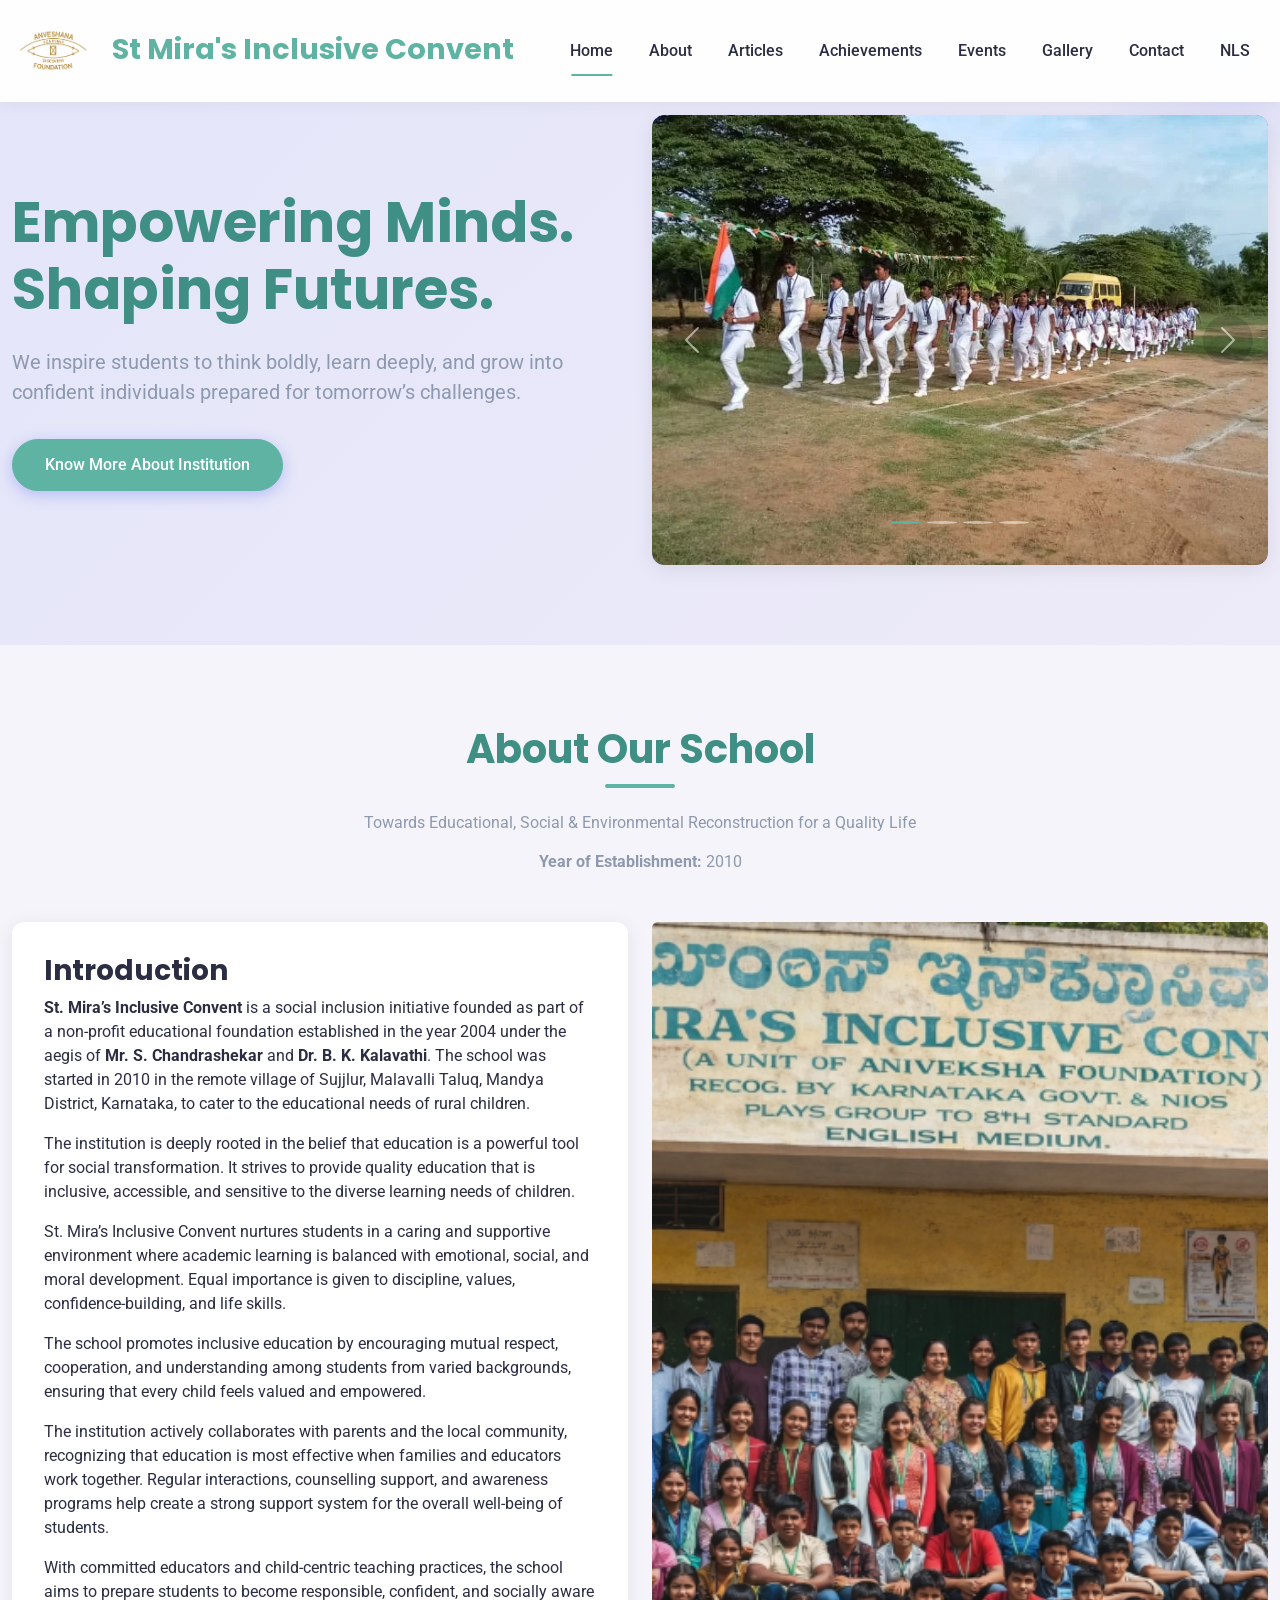
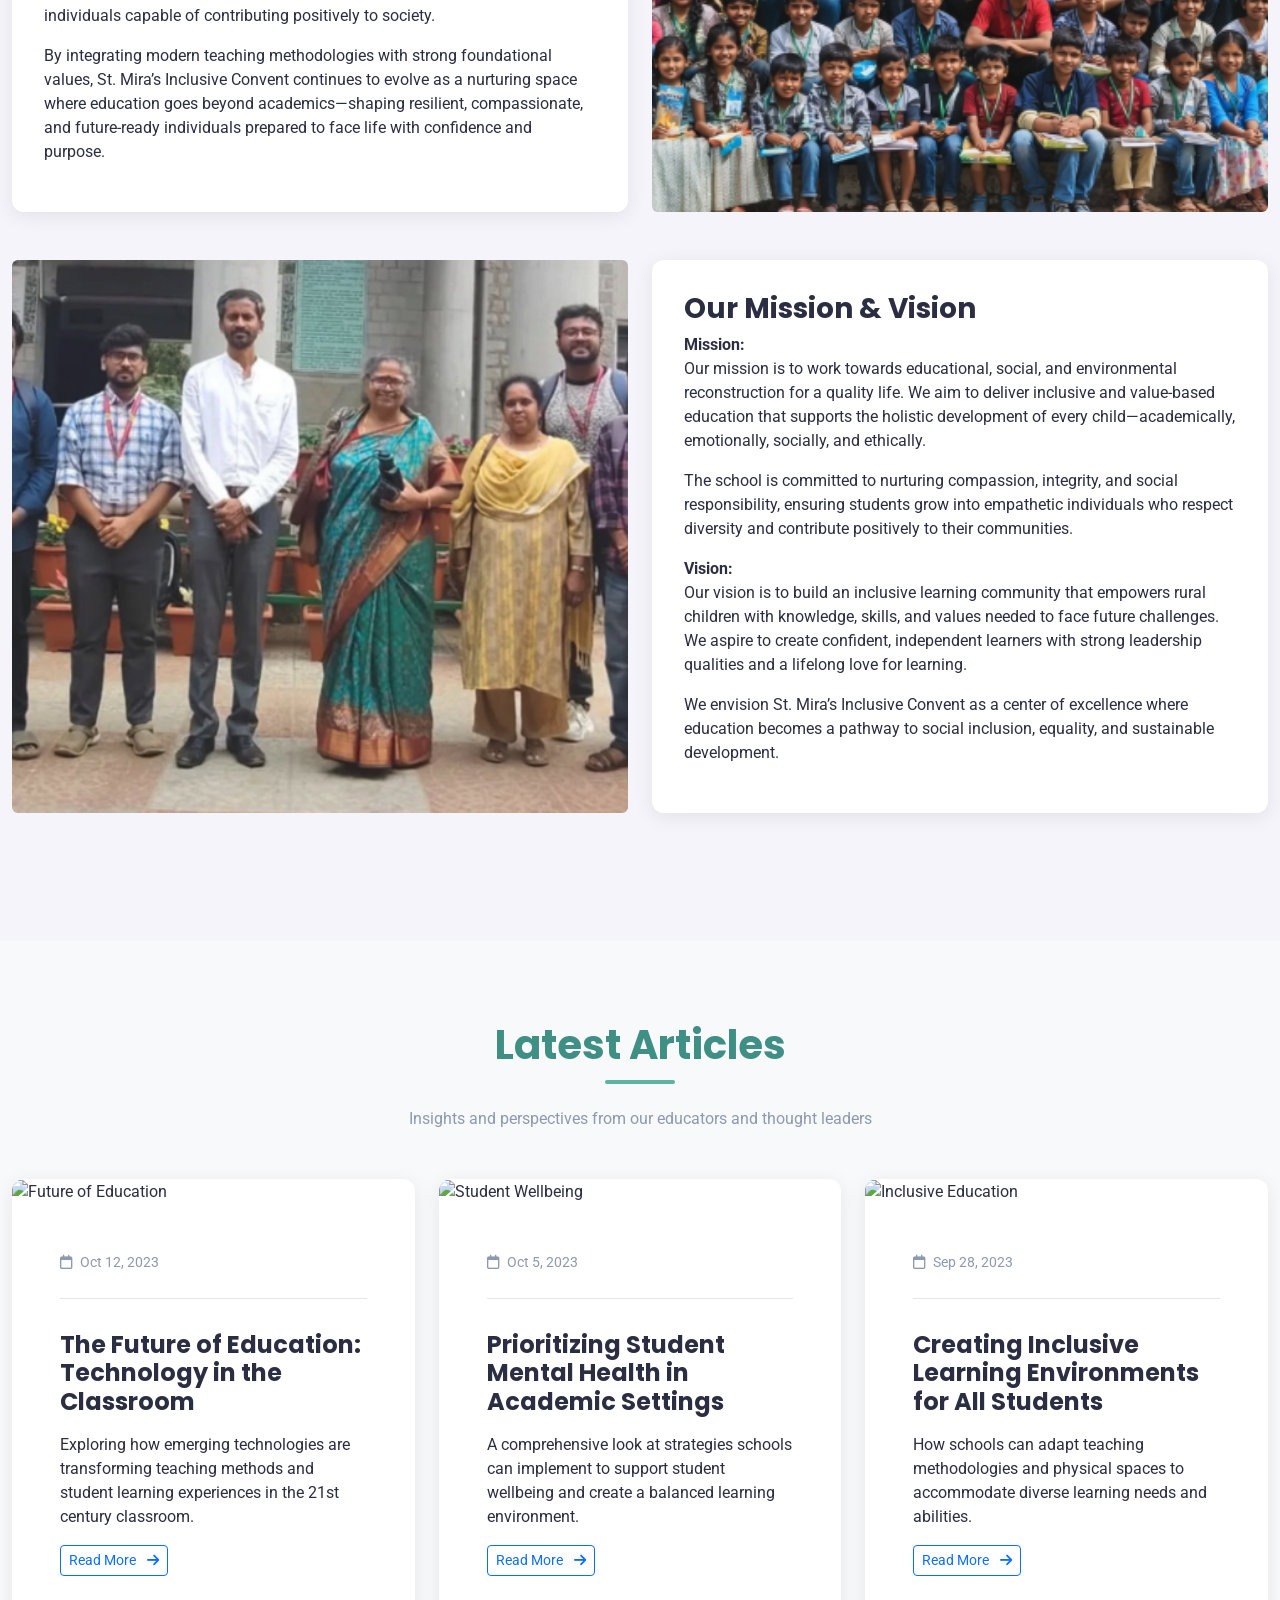
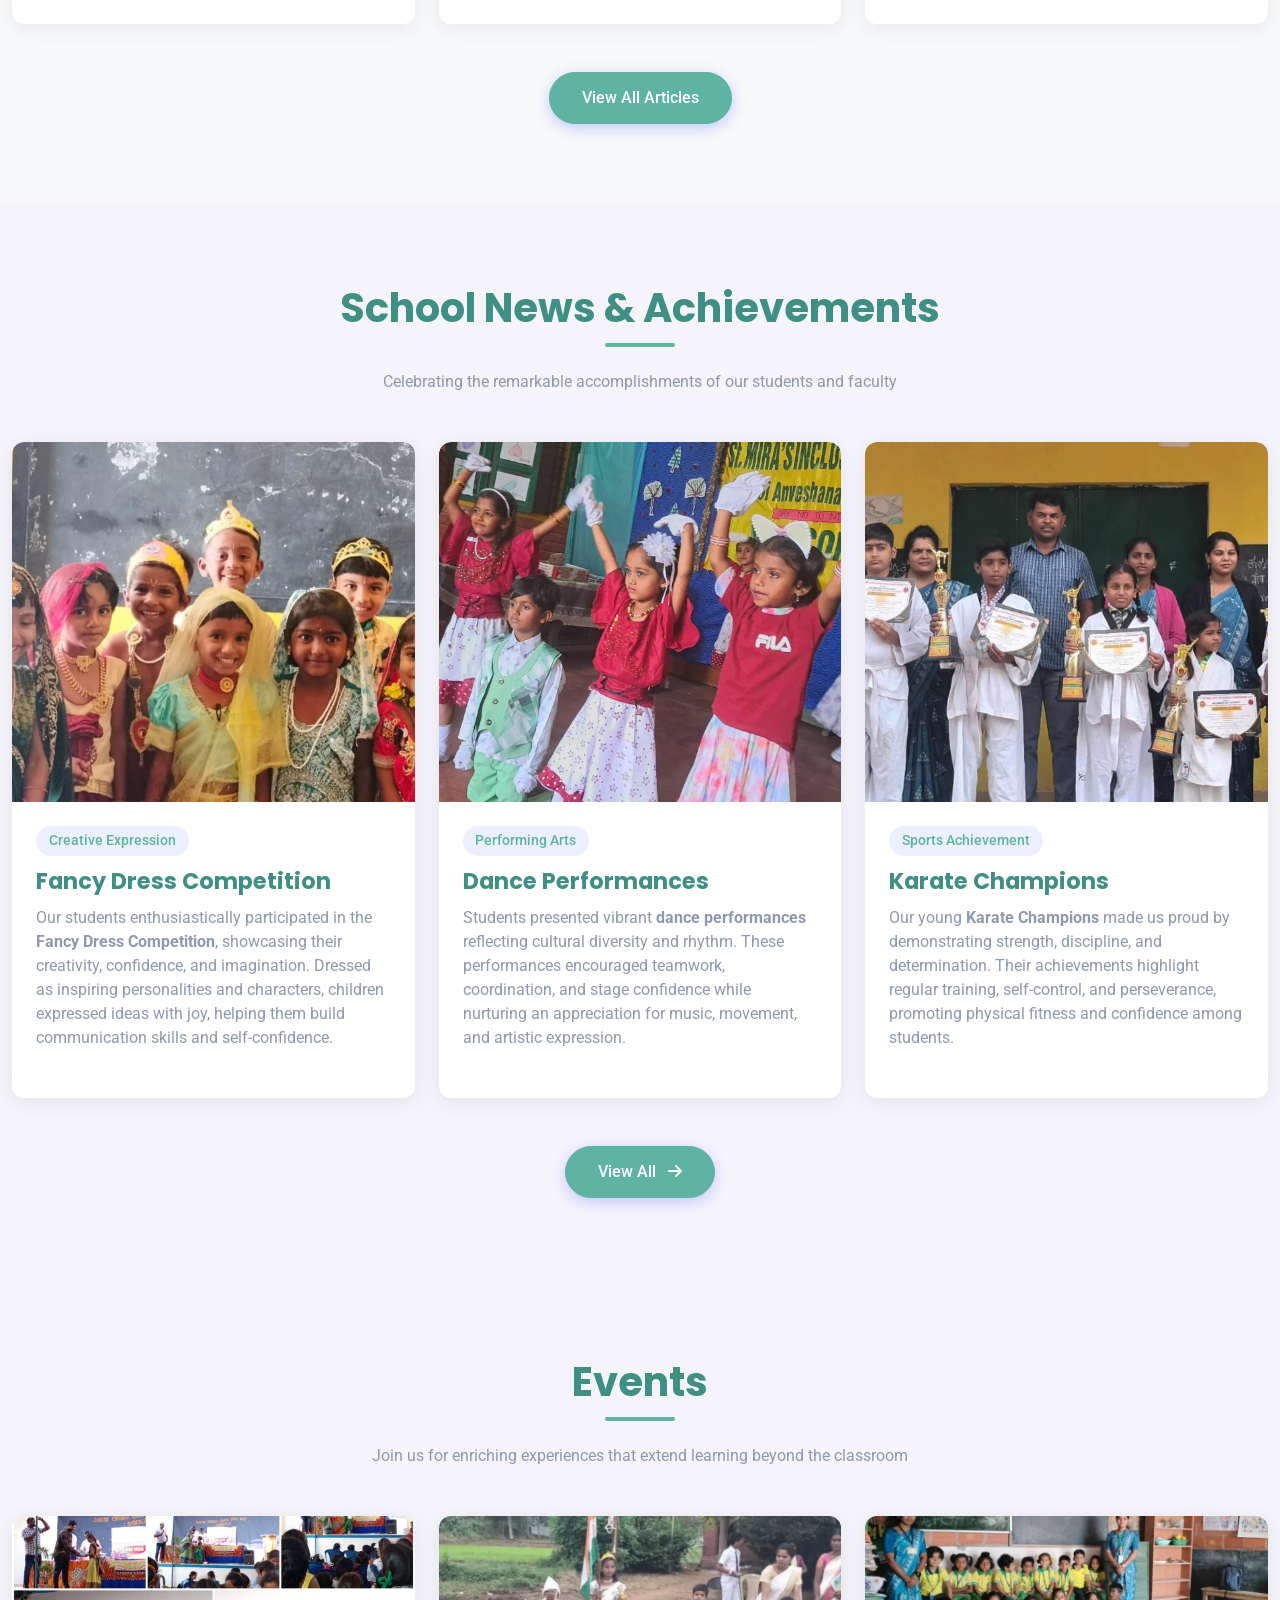
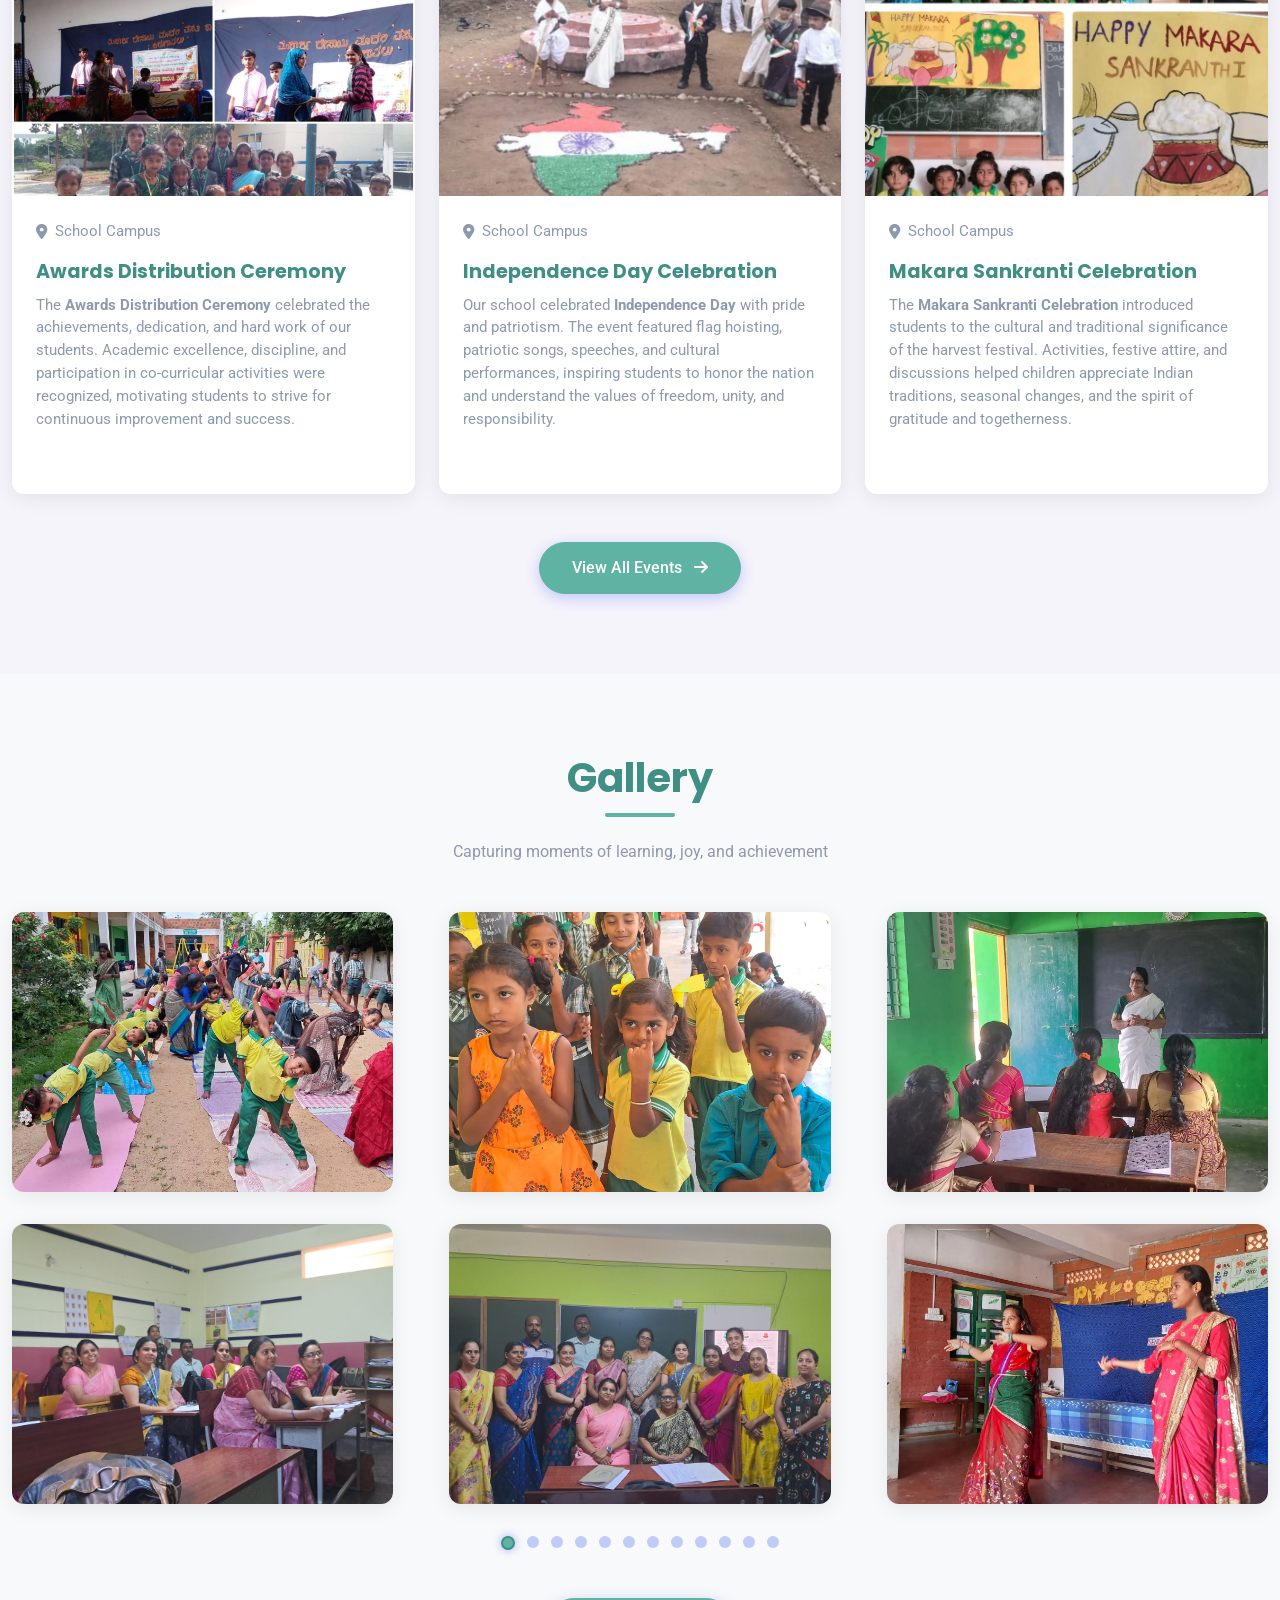
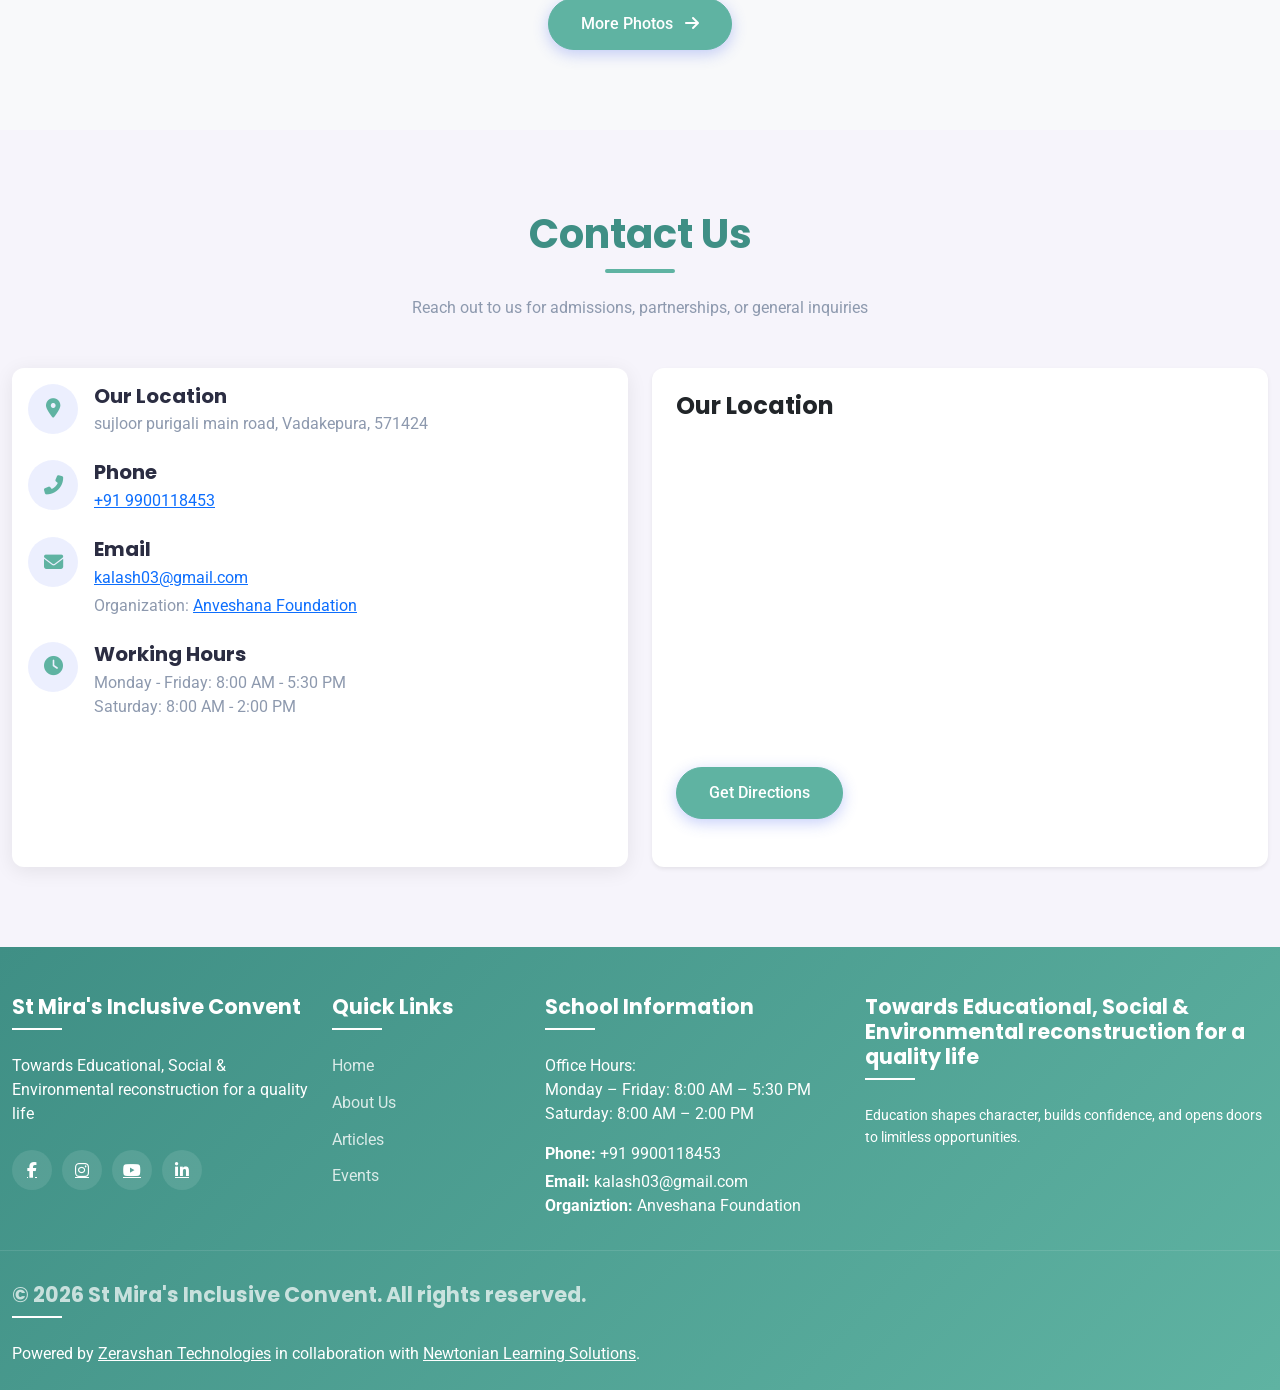
==== commit 241f74ee: "st.mira inclusive convent school (#19) Co-authored-by: Haseeb <haseeb@localhost.localdomain>" ====
--- a/School-website/index.html
+++ b/School-website/index.html
@@ -3,7 +3,7 @@
 <head>
     <meta charset="UTF-8">
     <meta name="viewport" content="width=device-width, initial-scale=1.0">
-    <title>Pluspoint Aksharadhama School</title>
+    <title>St Mira's Inclusive Convent</title>
     <!-- Bootstrap 5 CSS -->
     <!-- Favicon and App Icons -->
     <link rel="apple-touch-icon" sizes="57x57" href="favicon/apple-icon-57x57.png">
@@ -70,8 +70,8 @@
     <nav class="navbar navbar-expand-lg navbar-light fixed-top py-3">
         <div class="container">
             <a class="navbar-brand" href="index.html">
-                <img src="Images/Logo.jpeg" alt="School Logo" style="height: 60px; margin-right: 10px;"> 
-                Pluspoint Aksharadhama School</span>
+                <img src="Images/Logo.png" alt="School Logo" style="height: 60px; margin-right: 10px;"> 
+                St Mira's Inclusive Convent</span>
             </a>
             <button class="navbar-toggler p-0 border-0" type="button"
             data-bs-toggle="collapse" data-bs-target="#navbarContent"
@@ -134,26 +134,26 @@
                     <div class="carousel-inner">
                         <div class="carousel-item active">
                             <div class="hero-img">
-                                <img src="Images/event.jpeg"
+                                <img src="Images/img1.webp"
                                      alt="Education Technology" class="d-block w-100">
                             </div>
                         </div>
                         <div class="carousel-item " data-aos="flip-left">
                             <div class="hero-img">
-                                <img src="Images/Home1.jpeg" 
+                                <img src="Images/c1.png" 
                                      alt="School Children Learning" class="d-block w-100">
                             </div>
                         </div>
                         <div class="carousel-item" data-aos="flip-right">
                             <div class="hero-img">
-                                <img src="Images/home2.jpeg" 
+                                <img src="Images/img4.webp" 
                                      alt="Teacher Guiding Students" class="d-block w-100">
                             </div>
                         </div>
 
                         <div class="carousel-item">
                             <div class="hero-img">
-                                <img src="Images/event5.jpeg"  alt="Group Study" class="d-block w-100">
+                                <img src="Images/awards.png"  alt="Group Study" class="d-block w-100">
                             </div>
                         </div>
                     </div>
@@ -182,8 +182,8 @@
     <div class="container">
         <div class="section-title">
             <h2>About Our School</h2>
-            <p>Better Alternative for Better Career</p>
-            <p><strong>Year of Establishment:</strong> 2016 – 2017</p>
+            <p>Towards Educational, Social & Environmental Reconstruction for a Quality Life</p>
+            <p><strong>Year of Establishment:</strong> 2010</p>
         </div>
 
         <!-- FIRST BLOCK -->
@@ -192,39 +192,44 @@
                 <div class="about-content h-100">
                     <h3>Introduction</h3>
                     <p>
-                        <strong>Pluspoint Aksharadhama School</strong> is a progressive educational institution
-                        committed to academic excellence, personal growth, and character development.
-                        Established with the vision of delivering quality education, the school focuses on
-                        nurturing knowledge, discipline, and confidence in every student.
-                    </p>
-                    <p>
-                        We believe education is a lifelong journey that goes beyond textbooks and examinations.
-                        Our approach encourages students to think critically, ask meaningful questions, and
-                        develop strong problem-solving abilities while upholding ethical values and respect
-                        for others.
-                    </p>
-                    <p>
-                        In a supportive and inclusive learning environment, every child is guided to discover
-                        their unique strengths and talents. Our dedicated educators play a vital role in
-                        shaping confident, curious, and socially responsible learners prepared for future
-                        challenges.
-                    </p>
-                    <p>
-                        Alongside academics, we emphasize discipline, communication skills, leadership, and
-                        personal responsibility—ensuring students are well-prepared for higher education and
-                        real-world success.
-                    </p>
-                    <p>
-                        With a balanced blend of traditional values and modern teaching methodologies, our
-                        school fosters creativity, innovation, and a love for learning. We aim to instill
-                        lifelong learning habits that help students adapt and excel in a rapidly evolving
-                        world.
+                        <strong>St. Mira’s Inclusive Convent</strong> is a social inclusion initiative founded
+                        as part of a non-profit educational foundation established in the year 2004 under the
+                        aegis of <strong>Mr. S. Chandrashekar</strong> and <strong>Dr. B. K. Kalavathi</strong>.
+                        The school was started in 2010 in the remote village of Sujjlur, Malavalli Taluq,
+                        Mandya District, Karnataka, to cater to the educational needs of rural children.
+                    </p>
+                    <p>
+                        The institution is deeply rooted in the belief that education is a powerful tool for
+                        social transformation. It strives to provide quality education that is inclusive,
+                        accessible, and sensitive to the diverse learning needs of children.
+                    </p>
+                    <p>
+                        St. Mira’s Inclusive Convent nurtures students in a caring and supportive environment
+                        where academic learning is balanced with emotional, social, and moral development.
+                        Equal importance is given to discipline, values, confidence-building, and life skills.
+                    </p>
+                    <p>
+                        The school promotes inclusive education by encouraging mutual respect, cooperation,
+                        and understanding among students from varied backgrounds, ensuring that every child
+                        feels valued and empowered.
+                    </p>
+                    <p>
+                        The institution actively collaborates with parents and the local community, recognizing that education is most effective when families and educators work together. Regular interactions, counselling support, and awareness programs help create a strong support system for the overall well-being of students.
+                    </p>
+                   
+                    <p>
+                        With committed educators and child-centric teaching practices, the school aims to
+                        prepare students to become responsible, confident, and socially aware individuals
+                        capable of contributing positively to society.
+                    </p>
+                    <p>
+                        By integrating modern teaching methodologies with strong foundational values, St. Mira’s Inclusive Convent continues to evolve as a nurturing space where education goes beyond academics—shaping resilient, compassionate, and future-ready individuals prepared to face life with confidence and purpose.
                     </p>
                 </div>
             </div>
 
             <div class="col-lg-6">
-                <img src="Images/Home1.jpeg" class="img-fluid rounded" alt="School Campus">
+                <img src="Images/image.png" class="img-fluid rounded" alt="School Campus">
             </div>
         </div>
 
@@ -235,42 +240,35 @@
                     <h3>Our Mission & Vision</h3>
                     <p>
                         <strong>Mission:</strong><br>
-                        Our mission is to provide high-quality education that promotes academic excellence,
-                        character building, and holistic development. We strive to create a disciplined,
-                        supportive, and engaging learning environment where every student receives equal
-                        opportunities to grow intellectually, emotionally, and socially.
-                    </p>
-                    <p>
-                        Through dedicated teaching, modern learning practices, and value-based education,
-                        we aim to empower students with critical thinking skills, creativity, effective
-                        communication, and a strong sense of responsibility toward society.
-                    </p>
-                    <p>
-                        We are committed to nurturing ethical values, mutual respect, and cultural awareness,
-                        ensuring students develop integrity and compassion alongside academic achievement.
+                        Our mission is to work towards educational, social, and environmental reconstruction
+                        for a quality life. We aim to deliver inclusive and value-based education that supports
+                        the holistic development of every child—academically, emotionally, socially, and ethically.
+                    </p>
+                    <p>
+                        The school is committed to nurturing compassion, integrity, and social responsibility,
+                        ensuring students grow into empathetic individuals who respect diversity and contribute
+                        positively to their communities.
                     </p>
                     <p>
                         <strong>Vision:</strong><br>
-                        Our vision is to develop confident, self-motivated, and independent learners who
-                        possess leadership qualities and strong decision-making abilities. We aspire to
-                        nurture future-ready individuals who contribute positively to their communities
-                        and succeed in an ever-changing global environment.
-                    </p>
-                    <p>
-                        We envision a school community where innovation, inclusivity, and excellence
-                        inspire students to reach their full potential and become responsible global
-                        citizens.
+                        Our vision is to build an inclusive learning community that empowers rural children with
+                        knowledge, skills, and values needed to face future challenges. We aspire to create
+                        confident, independent learners with strong leadership qualities and a lifelong love
+                        for learning.
+                    </p>
+                    <p>
+                        We envision St. Mira’s Inclusive Convent as a center of excellence where education
+                        becomes a pathway to social inclusion, equality, and sustainable development.
                     </p>
                 </div>
             </div>
 
             <div class="col-lg-6 order-lg-1">
-                <img src="Images/home2.jpeg" class="img-fluid rounded" alt="Students Learning">
+                <img src="Images/hero2.png" class="img-fluid rounded" alt="Students Learning">
             </div>
         </div>
     </div>
 </section>
-
 
     <!-- Articles Section -->
     <section class="section bg-light" id="articles" data-aos="slide-up">
@@ -286,6 +284,7 @@
                         <div class="article-content">
                             <div class="article-meta">
                                 <span><i class="far fa-calendar me-1"></i> Oct 12, 2023</span>
+                                
                             </div>
                             <h4 class="mb-3">The Future of Education: Technology in the Classroom</h4>
                             <p class="mb-3">Exploring how emerging technologies are transforming teaching methods and student learning experiences in the 21st century classroom.</p>
@@ -300,6 +299,7 @@
                         <div class="article-content">
                             <div class="article-meta">
                                 <span><i class="far fa-calendar me-1"></i> Oct 5, 2023</span>
+                               
                             </div>
                             <h4 class="mb-3">Prioritizing Student Mental Health in Academic Settings</h4>
                             <p class="mb-3">A comprehensive look at strategies schools can implement to support student wellbeing and create a balanced learning environment.</p>
@@ -330,7 +330,7 @@
         </div>
     </section>
     
-   <!-- Achievements Section -->
+<!-- Achievements Section -->
 <section class="section" id="achievements" data-aos="slide-up">
     <div class="container">
         <div class="section-title">
@@ -339,59 +339,60 @@
         </div>
         <div class="row">
 
-           <!-- Achievement 1 : Pluspoint Market Learning -->
-        <div class="col-md-6 col-lg-4 mb-4">
-            <div class="card" data-achievement="1">
-                <img src="Images/event.jpeg" class="card-img-top" alt="Pluspoint Market Activity">
-                <div class="card-body">
-                    <span class="card-category">Experiential Learning</span>
-                    <h5 class="card-title">Pluspoint Market – Learning Buyers & Sellers</h5>
-                    <p class="card-text">
-                        Through the <strong>Pluspoint Market</strong> activity, students learn about real-world
-                        buying and selling by observing and interacting with vegetable shop owners and street
-                        vendors. This experience helps them understand the roles of buyers and sellers in a
-                        local market environment.
-                    </p>
-                </div>
-            </div>
-        </div>
-            <!-- Achievement 2 : Kannada Rajyotsava -->
-        <div class="col-md-6 col-lg-4 mb-4">
-            <div class="card" data-achievement="2">
-                <img src="Images/event2.jpeg" class="card-img-top" alt="Kannada Rajyotsava">
-                <div class="card-body">
-                    <span class="card-category">Cultural Celebration</span>
-                    <h5 class="card-title">Kannada Rajyotsava Celebration</h5>
-                    <p class="card-text">
-                        Our school celebrated <strong>Kannada Rajyotsava</strong> with great enthusiasm, honoring
-                        the rich heritage, language, and culture of Karnataka. Students participated in cultural
-                        programs, speeches, and activities that fostered pride, unity, and respect for regional
-                        traditions.
-                    </p>
-                </div>
-            </div>
-        </div>
-           <!-- Achievement 3 : Karate Promotion -->
-        <div class="col-md-6 col-lg-4 mb-4">
-            <div class="card" data-achievement="3">
-                <img src="Images/event3.jpeg" class="card-img-top" alt="Karate Training">
-                <div class="card-body">
-                    <span class="card-category">Martial Arts</span>
-                    <h5 class="card-title">Karate Belt Promotion – White to Yellow Belt</h5>
-                    <p class="card-text">
-                        Our students successfully progressed from <strong>White Belt to Yellow Belt</strong>
-                        in karate, demonstrating improved discipline, focus, and basic self-defense techniques.
-                        This achievement reflects their consistent practice, confidence, and commitment to
-                        physical fitness and personal development.
-                    </p>
-                </div>
-            </div>
-        </div>
-
+            <!-- Achievement 1 : Fancy Dress -->
+            <div class="col-md-6 col-lg-4 mb-4">
+                <div class="card" data-achievement="1">
+                    <img src="Images/fan.png" class="card-img-top" alt="Fancy Dress Competition">
+                    <div class="card-body">
+                        <span class="card-category">Creative Expression</span>
+                        <h5 class="card-title">Fancy Dress Competition</h5>
+                        <p class="card-text">
+                            Our students enthusiastically participated in the <strong>Fancy Dress Competition</strong>,
+                            showcasing their creativity, confidence, and imagination. Dressed as inspiring
+                            personalities and characters, children expressed ideas with joy, helping them
+                            build communication skills and self-confidence.
+                        </p>
+                    </div>
+                </div>
+            </div>
+
+            <!-- Achievement 2 : Dance -->
+            <div class="col-md-6 col-lg-4 mb-4">
+                <div class="card" data-achievement="2">
+                    <img src="Images/dance.png" class="card-img-top" alt="Dance Performance">
+                    <div class="card-body">
+                        <span class="card-category">Performing Arts</span>
+                        <h5 class="card-title">Dance Performances</h5>
+                        <p class="card-text">
+                            Students presented vibrant <strong>dance performances</strong> reflecting cultural
+                            diversity and rhythm. These performances encouraged teamwork, coordination,
+                            and stage confidence while nurturing an appreciation for music, movement,
+                            and artistic expression.
+                        </p>
+                    </div>
+                </div>
+            </div>
+
+            <!-- Achievement 3 : Karate Champions -->
+            <div class="col-md-6 col-lg-4 mb-4">
+                <div class="card" data-achievement="3">
+                    <img src="Images/kara.png" class="card-img-top" alt="Karate Champions">
+                    <div class="card-body">
+                        <span class="card-category">Sports Achievement</span>
+                        <h5 class="card-title">Karate Champions</h5>
+                        <p class="card-text">
+                            Our young <strong>Karate Champions</strong> made us proud by demonstrating strength,
+                            discipline, and determination. Their achievements highlight regular training,
+                            self-control, and perseverance, promoting physical fitness and confidence
+                            among students.
+                        </p>
+                    </div>
+                </div>
+            </div>
 
             <div class="text-center mt-4">
                 <a href="articles.html#achievements" class="btn btn-primary">
-                    View All  <i class="fas fa-arrow-right ms-2"></i>
+                    View All <i class="fas fa-arrow-right ms-2"></i>
                 </a>
             </div>
 
@@ -400,79 +401,81 @@
 </section>
 
 <!-- Events Section - Redesigned -->
-<section class="section " id="events" data-aos="slide-up">
+<section class="section" id="events" data-aos="slide-up">
     <div class="container">
         <div class="section-title">
             <h2>Events</h2>
             <p>Join us for enriching experiences that extend learning beyond the classroom</p>
         </div>
         <div class="row">
-        <!-- Event 1: Gratitude Day for Cleaning Staff -->
-        <div class="col-lg-4 col-md-6 mb-4">
-            <div class="event-card">
-                <img src="Images/event5.jpeg" alt="Gratitude to Cleaning Staff" class="event-img">
-                <div class="event-content">
-                    <div class="event-location">
-                        <i class="fas fa-map-marker-alt me-2"></i> School Campus
-                    </div>
-                    <h4 class="mb-2">Gratitude Day – Thanking Our Cleaning Staff</h4>
-                    <p class="mb-3">
-                        A heartwarming initiative where students expressed gratitude to our cleaning staff for
-                        their dedication and hard work. Children shared thank-you notes, flowers, and kind words,
-                        learning the values of respect, empathy, and appreciation for those who keep our school
-                        clean, safe, and welcoming every day.
-                    </p>
-                </div>
-            </div>
-        </div>
-
-
-      <!-- Event 2: Independence Day Celebration -->
-    <div class="col-lg-4 col-md-6 mb-4">
-        <div class="event-card">
-            <img src="Images/event6.jpeg" alt="Independence Day Celebration" class="event-img">
-            <div class="event-content">
-                <div class="event-location">
-                    <i class="fas fa-map-marker-alt me-2"></i> School Campus
-                </div>
-                <h4 class="mb-2">Independence Day Celebration</h4>
-                <p class="mb-3">
-                    Our school celebrated <strong>Independence Day</strong> with great pride and patriotism,
-                    commemorating the spirit of freedom and unity. The program included flag hoisting,
-                    patriotic songs, speeches, and cultural performances by students, inspiring a sense of
-                    national pride, responsibility, and respect for the sacrifices made by our freedom
-                    fighters.
-                </p>
-            </div>
+
+            <!-- Event 1: Awards Distribution -->
+            <div class="col-lg-4 col-md-6 mb-4">
+                <div class="event-card">
+                    <img src="Images/awards.png" alt="Awards Distribution Ceremony" class="event-img">
+                    <div class="event-content">
+                        <div class="event-location">
+                            <i class="fas fa-map-marker-alt me-2"></i> School Campus
+                        </div>
+                        <h4 class="mb-2">Awards Distribution Ceremony</h4>
+                        <p class="mb-3">
+                            The <strong>Awards Distribution Ceremony</strong> celebrated the achievements,
+                            dedication, and hard work of our students. Academic excellence, discipline,
+                            and participation in co-curricular activities were recognized, motivating
+                            students to strive for continuous improvement and success.
+                        </p>
+                    </div>
+                </div>
+            </div>
+
+            <!-- Event 2: Independence Day Celebration -->
+            <div class="col-lg-4 col-md-6 mb-4">
+                <div class="event-card">
+                    <img src="Images/inde.png" alt="Independence Day Celebration" class="event-img">
+                    <div class="event-content">
+                        <div class="event-location">
+                            <i class="fas fa-map-marker-alt me-2"></i> School Campus
+                        </div>
+                        <h4 class="mb-2">Independence Day Celebration</h4>
+                        <p class="mb-3">
+                            Our school celebrated <strong>Independence Day</strong> with pride and patriotism.
+                            The event featured flag hoisting, patriotic songs, speeches, and cultural
+                            performances, inspiring students to honor the nation and understand the values
+                            of freedom, unity, and responsibility.
+                        </p>
+                    </div>
+                </div>
+            </div>
+
+            <!-- Event 3: Makara Sankranti Celebration -->
+            <div class="col-lg-4 col-md-6 mb-4">
+                <div class="event-card">
+                    <img src="Images/mak.png" alt="Makara Sankranti Celebration" class="event-img">
+                    <div class="event-content">
+                        <div class="event-location">
+                            <i class="fas fa-map-marker-alt me-2"></i> School Campus
+                        </div>
+                        <h4 class="mb-2">Makara Sankranti Celebration</h4>
+                        <p class="mb-3">
+                            The <strong>Makara Sankranti Celebration</strong> introduced students to the
+                            cultural and traditional significance of the harvest festival. Activities,
+                            festive attire, and discussions helped children appreciate Indian traditions,
+                            seasonal changes, and the spirit of gratitude and togetherness.
+                        </p>
+                    </div>
+                </div>
+            </div>
+
+        </div>
+
+        <div class="text-center mt-4">
+            <a href="articles.html#events" class="btn btn-primary">
+                View All Events <i class="fas fa-arrow-right ms-2"></i>
+            </a>
         </div>
     </div>
-        <!-- Event 3: World Environment Day -->
-        <div class="col-lg-4 col-md-6 mb-4">
-            <div class="event-card">
-                <img src="Images/event7.jpeg"
-                    alt="World Environment Day Celebration" class="event-img">
-                <div class="event-content">
-                    <div class="event-location">
-                        <i class="fas fa-map-marker-alt me-2"></i> School Campus
-                    </div>
-                    <h4 class="mb-2">World Environment Day Celebration</h4>
-                    <p class="mb-3">
-                        Our school observed <strong>World Environment Day</strong> with activities focused on
-                        environmental awareness and responsibility. Students participated in tree plantation,
-                        poster making, and cleanliness drives, learning the importance of protecting nature and
-                        adopting eco-friendly practices for a sustainable future.
-                    </p>
-                </div>
-            </div>
-        </div>
-    </div>
-            <div class="text-center mt-4">
-                <a href="articles.html#events" class="btn btn-primary">
-                    View All Events <i class="fas fa-arrow-right ms-2"></i>
-                </a>
-            </div>
-        </div>
-    </section>
+</section>
+
 
     <!-- Notifications Section - Redesigned -->
     <!-- <section class="section bg-light" id="notifications" data-aos="slide-up">
@@ -627,151 +630,6 @@
             </div>
         </div>
     </section>
-        <!-- Embedded Video Section -->
-    <section class="section" id="video" data-aos="slide-up">
-        <div class="container">
-            <div class="section-title">
-                <h2>School Events Showcase</h2>
-                <p>Watch our latest school highlights and events</p>
-            </div>
-            <div class="row">
-                <!-- Video 1 -->
-                <div class="col-lg-3 col-md-6 mb-4">
-                    <div class="video-container" data-video-index="0">
-                        <video 
-                            class="embedded-video" 
-                            muted
-                            title="Click to open fullscreen">
-                            <source src="Images/video1.mp4" type="video/mp4">
-                            Your browser does not support the video tag.
-                        </video>
-                        <div class="video-overlay">
-                            <button class="video-play-btn" title="Open in fullscreen">
-                                <i class="fas fa-expand"></i>
-                            </button>
-                        </div>
-                    </div>
-                </div>
-
-                <!-- Video 2 -->
-                <div class="col-lg-3 col-md-6 mb-4">
-                    <div class="video-container" data-video-index="1">
-                        <video 
-                            class="embedded-video" 
-                            muted
-                            title="Click to open fullscreen">
-                            <source src="Images/video2.mp4" type="video/mp4">
-                            Your browser does not support the video tag.
-                        </video>
-                        <div class="video-overlay">
-                            <button class="video-play-btn" title="Open in fullscreen">
-                                <i class="fas fa-expand"></i>
-                            </button>
-                        </div>
-                    </div>
-                </div>
-
-                <!-- Video 3 -->
-                <div class="col-lg-3 col-md-6 mb-4">
-                    <div class="video-container" data-video-index="2">
-                        <video 
-                            class="embedded-video" 
-                            muted
-                            title="Click to open fullscreen">
-                            <source src="Images/video3.mp4" type="video/mp4">
-                            Your browser does not support the video tag.
-                        </video>
-                        <div class="video-overlay">
-                            <button class="video-play-btn" title="Open in fullscreen">
-                                <i class="fas fa-expand"></i>
-                            </button>
-                        </div>
-                    </div>
-                </div>
-                                <!-- Video 1 -->
-                <div class="col-lg-3 col-md-6 mb-4">
-                    <div class="video-container" data-video-index="0">
-                        <video 
-                            class="embedded-video" 
-                            muted
-                            title="Click to open fullscreen">
-                            <source src="Images/video4.mp4" type="video/mp4">
-                            Your browser does not support the video tag.
-                        </video>
-                        <div class="video-overlay">
-                            <button class="video-play-btn" title="Open in fullscreen">
-                                <i class="fas fa-expand"></i>
-                            </button>
-                        </div>
-                    </div>
-                </div>
-                <div class="col-lg-3 col-md-6 mb-4">
-                    <div class="video-container" data-video-index="0">
-                        <video 
-                            class="embedded-video" 
-                            muted
-                            title="Click to open fullscreen">
-                            <source src="Images/video5.mp4" type="video/mp4">
-                            Your browser does not support the video tag.
-                        </video>
-                        <div class="video-overlay">
-                            <button class="video-play-btn" title="Open in fullscreen">
-                                <i class="fas fa-expand"></i>
-                            </button>
-                        </div>
-                    </div>
-                </div>
-                <div class="col-lg-3 col-md-6 mb-4">
-                    <div class="video-container" data-video-index="0">
-                        <video 
-                            class="embedded-video" 
-                            muted
-                            title="Click to open fullscreen">
-                            <source src="Images/video6.mp4" type="video/mp4">
-                            Your browser does not support the video tag.
-                        </video>
-                        <div class="video-overlay">
-                            <button class="video-play-btn" title="Open in fullscreen">
-                                <i class="fas fa-expand"></i>
-                            </button>
-                        </div>
-                    </div>
-                </div>
-                <div class="col-lg-3 col-md-6 mb-4">
-                    <div class="video-container" data-video-index="0">
-                        <video 
-                            class="embedded-video" 
-                            muted
-                            title="Click to open fullscreen">
-                            <source src="Images/video7.mp4" type="video/mp4">
-                            Your browser does not support the video tag.
-                        </video>
-                        <div class="video-overlay">
-                            <button class="video-play-btn" title="Open in fullscreen">
-                                <i class="fas fa-expand"></i>
-                            </button>
-                        </div>
-                    </div>
-                </div>
-            </div>
-        </div>
-    </section>
-
-    <!-- Video Modal for Fullscreen Playback -->
-    <div id="videoModal" class="video-modal">
-        <span class="video-modal-close">&times;</span>
-        <div class="video-modal-content">
-            <video 
-                id="fullscreenVideo" 
-                class="fullscreen-video" 
-                controls
-                autoplay>
-                <source src="" type="video/mp4">
-                Your browser does not support the video tag.
-            </video>
-        </div>
-    </div>
-
     <!-- Contact Section -->
     <section class="section" id="contact" data-aos="slide-up">
         <div class="container">
@@ -788,7 +646,7 @@
                             </div>
                             <div class="contact-details">
                                 <h5>Our Location</h5>
-                                <p>2nd cross up, Mysore Rd, Bharathi Nagara, Malavalli, Karnataka 571430</p>
+                                <p> sujloor purigali main road, Vadakepura, 571424</p>
                             </div>
                         </div>
                         <div class="contact-item">
@@ -797,18 +655,27 @@
                             </div>
                             <div class="contact-details">
                                 <h5>Phone</h5>
-                                <a href="tel: +91 9663552434"> +91 9663552434</a>
+                                <a href="tel: +91 9900118453"> +91 9900118453</a>
                             </div>
                         </div>
                         <div class="contact-item">
-                            <div class="contact-icon">
-                                <i class="fas fa-envelope"></i>
-                            </div>
-                            <div class="contact-details">
-                                <h5>Email</h5>
-                                <a href="mailto:pluspointcompu@gmail.com">pluspointcompu@gmail.com</a>  
-                            </div>
-                        </div>
+                        <div class="contact-icon">
+                            <i class="fas fa-envelope"></i>
+                        </div>
+                        <div class="contact-details">
+                            <h5>Email</h5>
+                            <a href="mailto:kalash03@gmail.com">kalash03@gmail.com</a>
+
+                            <!-- Organization -->
+                            <p class="mt-1 mb-0">
+                                Organization:
+                                <a href="http://www.anveshanafoundation.org/" target="_blank">
+                                    Anveshana Foundation
+                                </a>
+                            </p>
+                        </div>
+                    </div>
+
                         <div class="contact-item">
                             <div class="contact-icon">
                                 <i class="fas fa-clock"></i>
@@ -828,7 +695,7 @@
                         <!-- Google Map -->
                         <div class="google-map mb-3 rounded overflow-hidden">
                             <iframe
-                            src="https://www.google.com/maps/embed?pb=!1m18!1m12!1m3!1d249367.56313771982!2d76.65891577812496!3d12.425171811433229!2m3!1f0!2f0!3f0!3m2!1i1024!2i768!4f13.1!3m3!1m2!1s0x3baf05958d36071f%3A0x82c06b55777a881b!2sPlus%20Point%20Aksharadhama!5e0!3m2!1sen!2sin!4v1770980265664!5m2!1sen!2sin"
+                            src="https://www.google.com/maps/embed?pb=!1m18!1m12!1m3!1d124680.96187798225!2d76.89756523906252!3d12.431051434874568!2m3!1f0!2f0!3f0!3m2!1i1024!2i768!4f13.1!3m3!1m2!1s0x3baf0f8de90e4109%3A0x2a03266f9da1a713!2sSt%20Mira&#39;.s%20Inclusive%20Convent!5e0!3m2!1sen!2sin!4v1771482302176!5m2!1sen!2sin"
                             width="100%"
                             height="300"
                             style="border:0;"
@@ -838,7 +705,7 @@
                             </iframe>
                         </div>
                         <!-- Direction Button -->
-                        <a href="https://maps.app.goo.gl/1tcN3HM6wPJr3rwx5"
+                        <a href="https://maps.app.goo.gl/hhLAoNe7RHimGKax5"
                         target="_blank"
                         class="btn btn-primary w-100" style="max-width: fit-content;">
                             Get Directions
@@ -854,12 +721,12 @@
         <div class="container">
             <div class="row">
                 <div class="col-md-3 mb-4 mb-md-0">
-                    <h5>Pluspoint Aksharadhama School</h5>
-                    <p>Better Alternative for Better Career</p>
+                    <h5>St Mira's Inclusive Convent</h5>
+                    <p>Towards Educational, Social & Environmental reconstruction for a quality life</p>
                     <div class="social-links">
-                        <a href="#"><i class="fab fa-facebook-f"></i></a>
+                        <a href="https://www.facebook.com/share/1Cu7VLzqHR/"target="_blank"><i class="fab fa-facebook-f"></i></a>
                         <a href="#"><i class="fab fa-instagram"></i></a>
-                        <a href="" target="_blank"><i class="fab fa-youtube"></i></a>
+                        <a href="#" target="_blank"><i class="fab fa-youtube"></i></a>
                         <a href="#"><i class="fab fa-linkedin-in"></i></a>
                     </div>
                 </div>
@@ -879,18 +746,18 @@
                         Monday – Friday: 8:00 AM – 5:30 PM <br>
                         Saturday: 8:00 AM – 2:00 PM
                     </p>
-                    <p class="mb-1"><strong>Phone:</strong> +91 9663552434 </p>
-                    <p class="mb-0"><strong>Email:</strong> <span style="word-break: break-all;">pluspointcompu@gmail.com</span></p>
-                    
+                    <p class="mb-1"><strong>Phone:</strong> +91 9900118453 </p>
+                    <p class="mb-0"><strong>Email:</strong> <span style="word-break: break-all;">kalash03@gmail.com</span></p>
+                    <p class="mb-0"><strong>Organiztion:</strong> <span style="word-break: break-all;"href="http://www.anveshanafoundation.org/">Anveshana Foundation</span></p>
                 </div>
                   <div class="col-md-4 ">
             <div class="footer-motivation">
-                 <h5 class="footer-title">Better Alternative for Better Career</h5>
+                 <h5 class="footer-title">Towards Educational, Social & Environmental reconstruction for a quality life</h5>
                 <p id="motivationText" class="motivation-text"></p>
             </div>
         </div>
             <div class="copyright d-flex">
-                <h5 >&copy; 2026 Pluspoint Aksharadhama School. All rights reserved.</h5>
+                <h5 >&copy; 2026 St Mira's Inclusive Convent. All rights reserved.</h5>
                 </div>
                 <div>
                 <p class="mb-0">Powered by <a href="https://zeravshantechnologies.com/" target="_blank" style="color: white;">Zeravshan Technologies</a> in collaboration with <a href="https://newtonianlearningsolutions.com/" target="_blank" style="color: white; ">Newtonian Learning Solutions</a>.</p>
--- a/School-website/style.css
+++ b/School-website/style.css
@@ -71,6 +71,17 @@
 --accent-color: #7986cb;
 --success-color: #c5cae9;
 }
+[data-theme="sage"] {
+  --primary-color: #5fb3a2;
+  --secondary-color: #3f8f85;
+  --accent-color: #9fe0d0;
+  --success-color: #c7f3e9;
+}
+
+[data-bg="lavender-light"] {
+  --bg-color: #f6f4fb;
+}
+
 
 [data-bg="gradient"] {
 --bg-color: linear-gradient(135deg, #f5f7fa 0%, #c3cfe2 100%);
@@ -863,7 +874,23 @@
 }
 
 .about-img:hover img {
-transform: scale(1.05);
+    transform: scale(1.05);
+}
+
+/* Stretch about section images to fill column width */
+#about .row.align-items-stretch .col-lg-6 img.img-fluid {
+    width: 100%;
+    max-width: none;
+    height: auto;
+}
+
+/* About section image height matching */
+@media (min-width: 992px) {
+    #about .row.align-items-stretch .col-lg-6 img.img-fluid {
+        height: 100%;
+        object-fit: cover;
+        border-radius: var(--border-radius);
+    }
 }
 
 /* Stats */
@@ -2322,156 +2349,4 @@
     .lightbox-next {
         right: 5px;
     }
-}
-/* ===== VIDEO SECTION STYLES ===== */
-.video-container {
-    position: relative;
-    width: 100%;
-    aspect-ratio: 12 / 9;
-    border-radius: var(--border-radius);
-    overflow: hidden;
-    box-shadow: var(--box-shadow);
-    background-color: #000;
-    transition: var(--transition);
-}
-
-.video-container:hover {
-    transform: translateY(-5px);
-    box-shadow: 0 8px 30px rgba(0, 0, 0, 0.15);
-}
-
-.embedded-video {
-    width: 100%;
-    height: 100%;
-    object-fit: cover;
-    display: block;
-    cursor: pointer;
-}
-
-.video-overlay {
-    position: absolute;
-    top: 0;
-    left: 0;
-    width: 100%;
-    height: 100%;
-    display: flex;
-    align-items: center;
-    justify-content: center;
-    background: rgba(0, 0, 0, 0);
-    transition: var(--transition);
-}
-
-.video-container:hover .video-overlay {
-    background: rgba(0, 0, 0, 0.3);
-}
-
-.video-play-btn {
-    width: 70px;
-    height: 70px;
-    border-radius: 50%;
-    background-color: transparent;
-    color: white;
-    border: none;
-    font-size: 24px;
-    display: flex;
-    align-items: center;
-    justify-content: center;
-    cursor: pointer;
-    transition: var(--transition);
-    opacity: 0;
-}
-
-.video-container:hover .video-play-btn {
-    opacity: 1;
-    transform: scale(1.1);
-}
-
-.video-play-btn:hover {
-    background-color:transparent;
-    transform: scale(1.2);
-}
-
-/* Video Modal Styles */
-.video-modal {
-    display: none;
-    position: fixed;
-    z-index: 9999;
-    left: 0;
-    top: 0;
-    width: 100%;
-    height: 100%;
-    background-color: rgba(0, 0, 0, 0.95);
-    animation: fadeIn 0.3s ease;
-}
-
-.video-modal.active {
-    display: flex;
-    align-items: center;
-    justify-content: center;
-}
-
-.video-modal-close {
-    position: absolute;
-    top: 20px;
-    right: 30px;
-    color: white;
-    font-size: 40px;
-    font-weight: bold;
-    cursor: pointer;
-    z-index: 10000;
-    transition: var(--transition);
-}
-
-.video-modal-close:hover,
-.video-modal-close:focus {
-    color: #bbb;
-}
-
-.video-modal-content {
-    position: relative;
-    width: 90%;
-    max-width: 1200px;
-    height: 90vh;
-    max-height: 800px;
-    background-color: #000;
-    border-radius: var(--border-radius);
-    overflow: hidden;
-}
-
-.fullscreen-video {
-    width: 100%;
-    height: 100%;
-    object-fit: contain;
-}
-
-@keyframes fadeIn {
-    from {
-        opacity: 0;
-    }
-    to {
-        opacity: 1;
-    }
-}
-
-/* Responsive Video Styles */
-@media (max-width: 768px) {
-    .video-play-btn {
-        width: 50px;
-        height: 50px;
-        font-size: 18px;
-    }
-    
-    .video-modal-close {
-        font-size: 30px;
-        top: 10px;
-        right: 15px;
-    }
-    
-    .video-modal-content {
-        max-height: 400px;
-    }
-    
-    .video-container {
-        aspect-ratio: 16 / 10;
-    }
 }
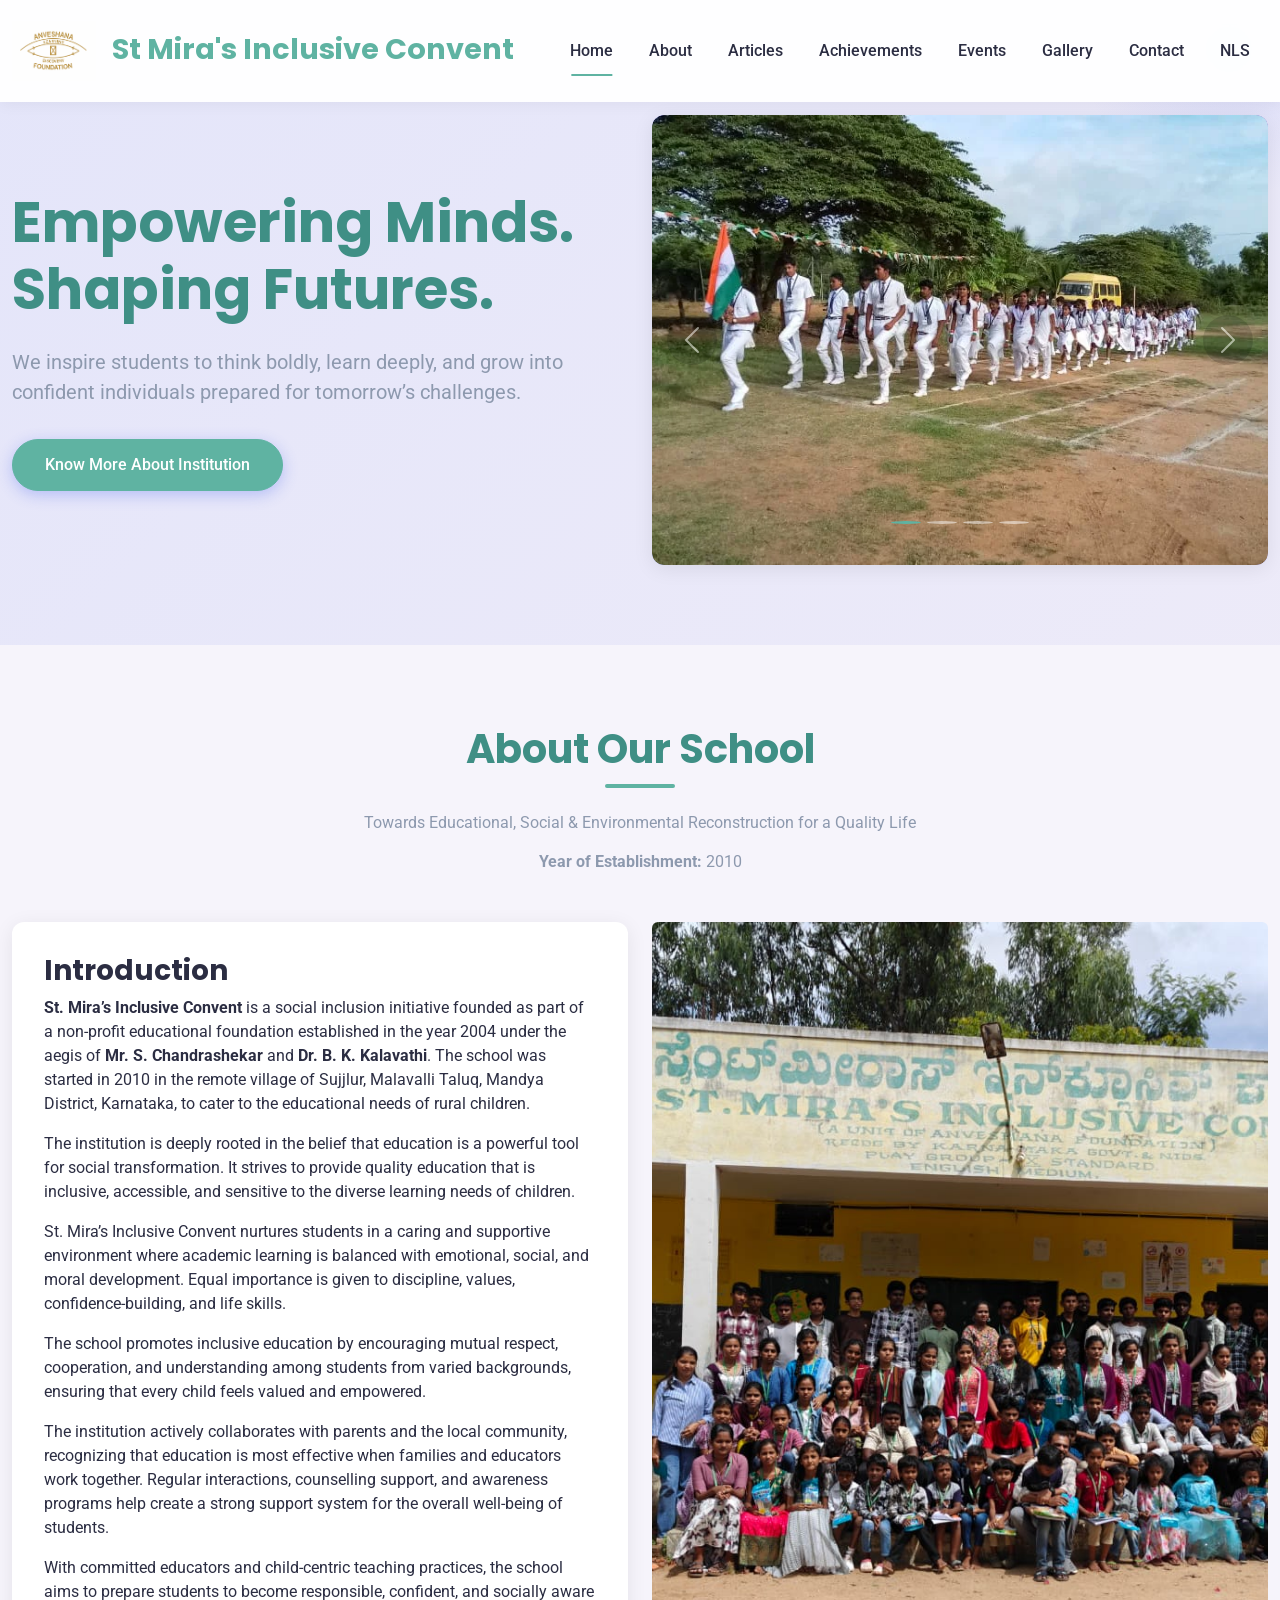
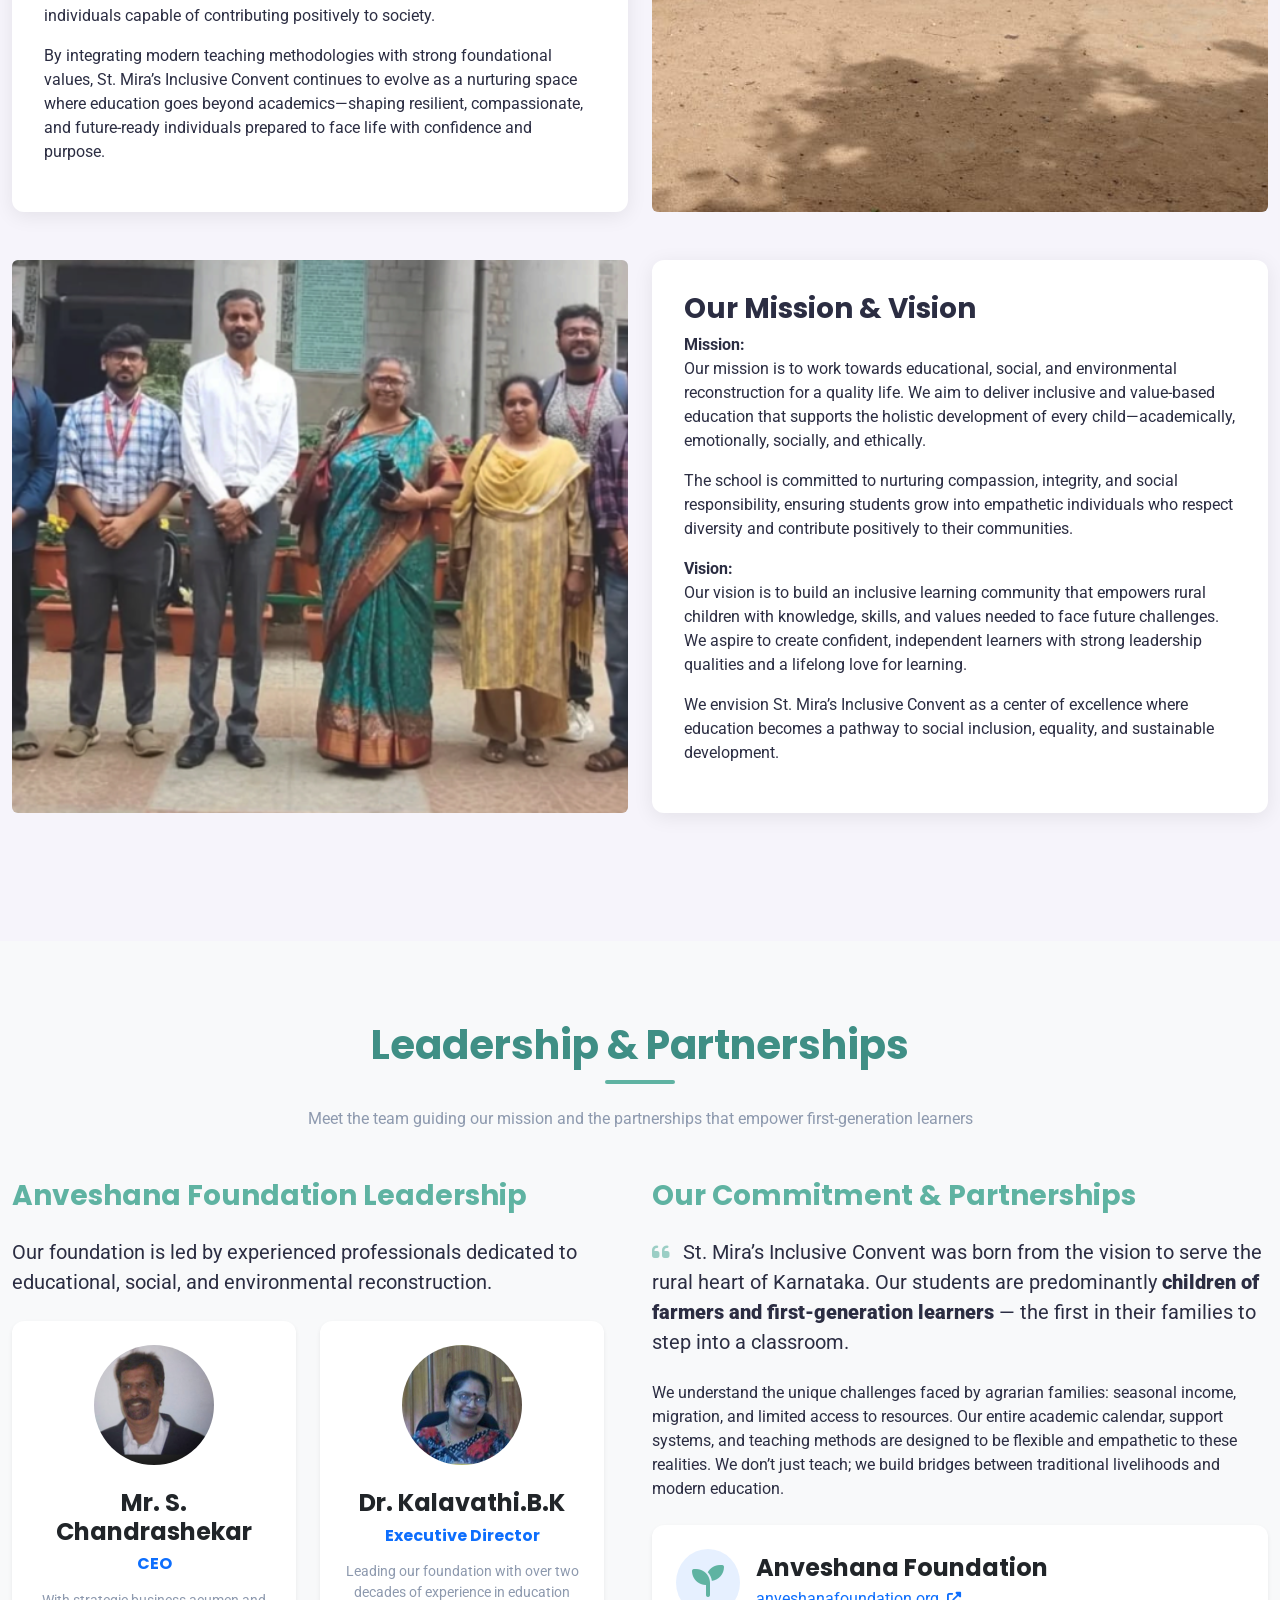
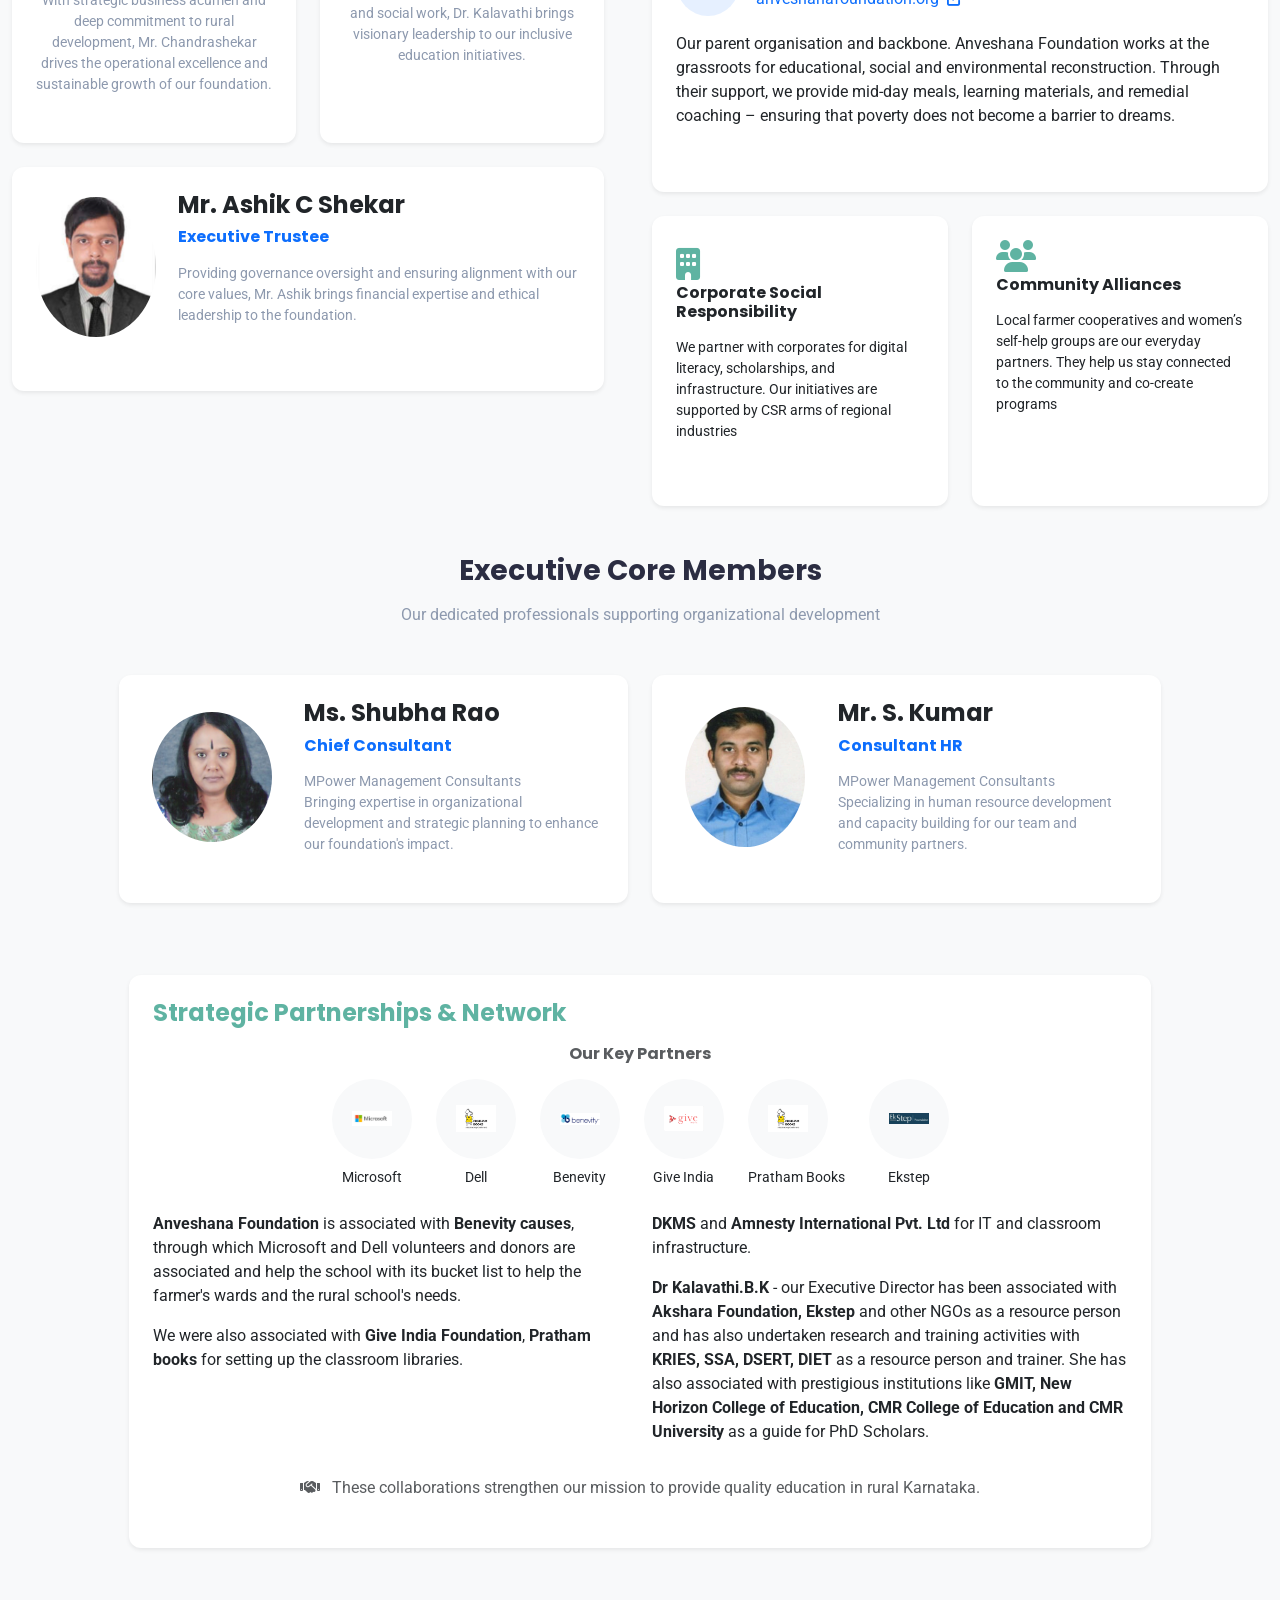
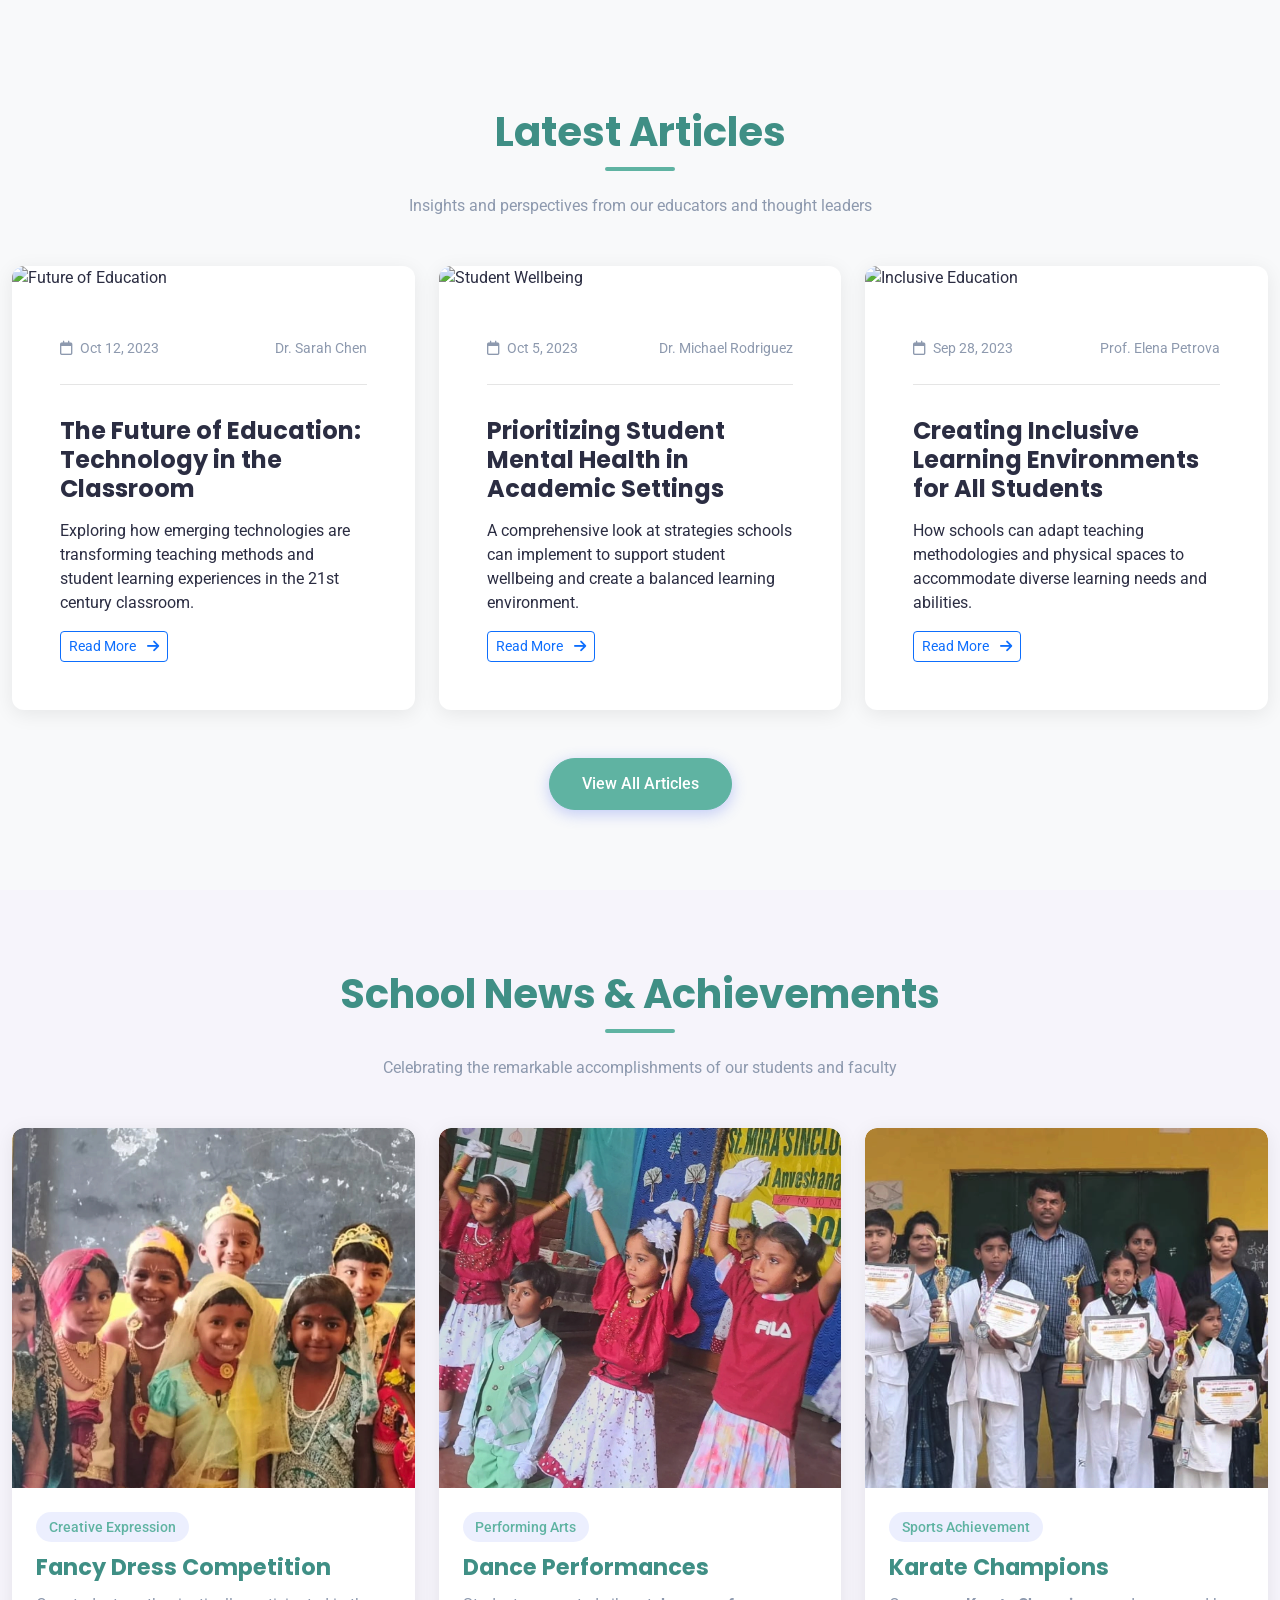
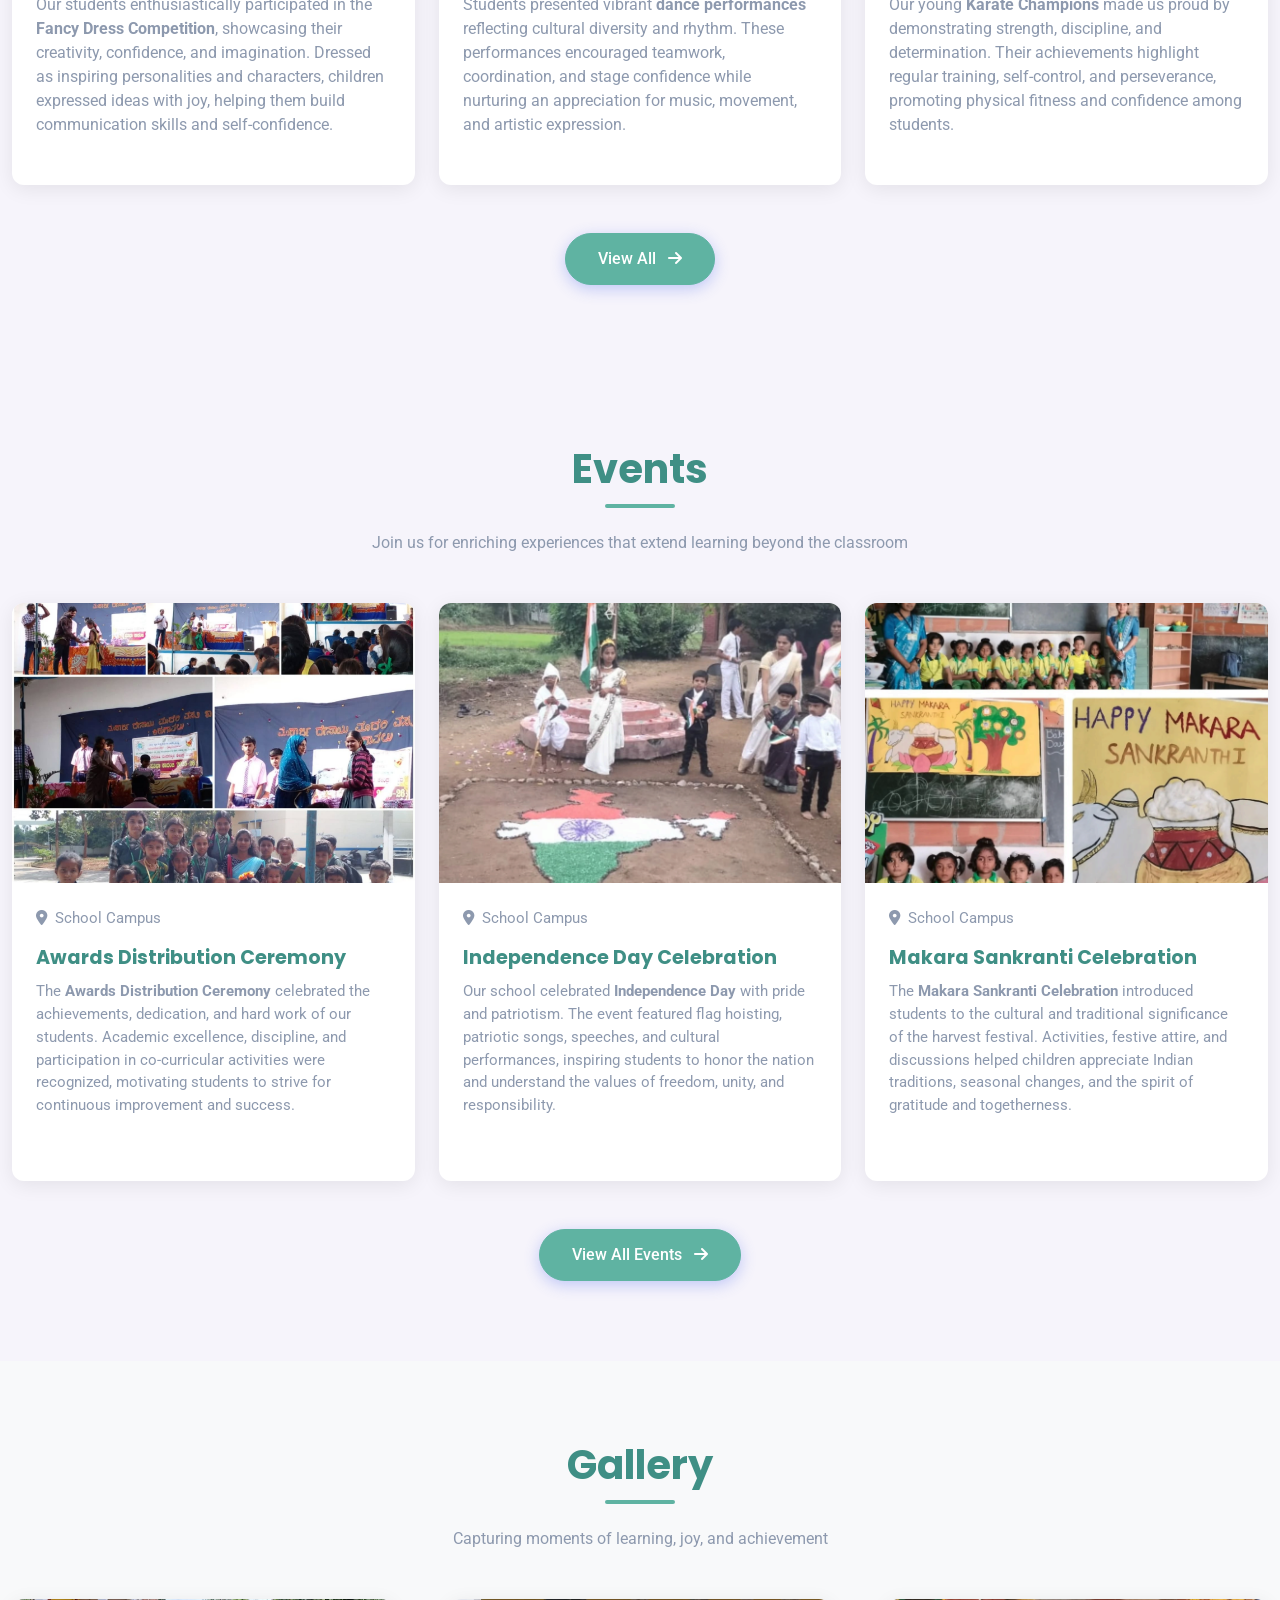
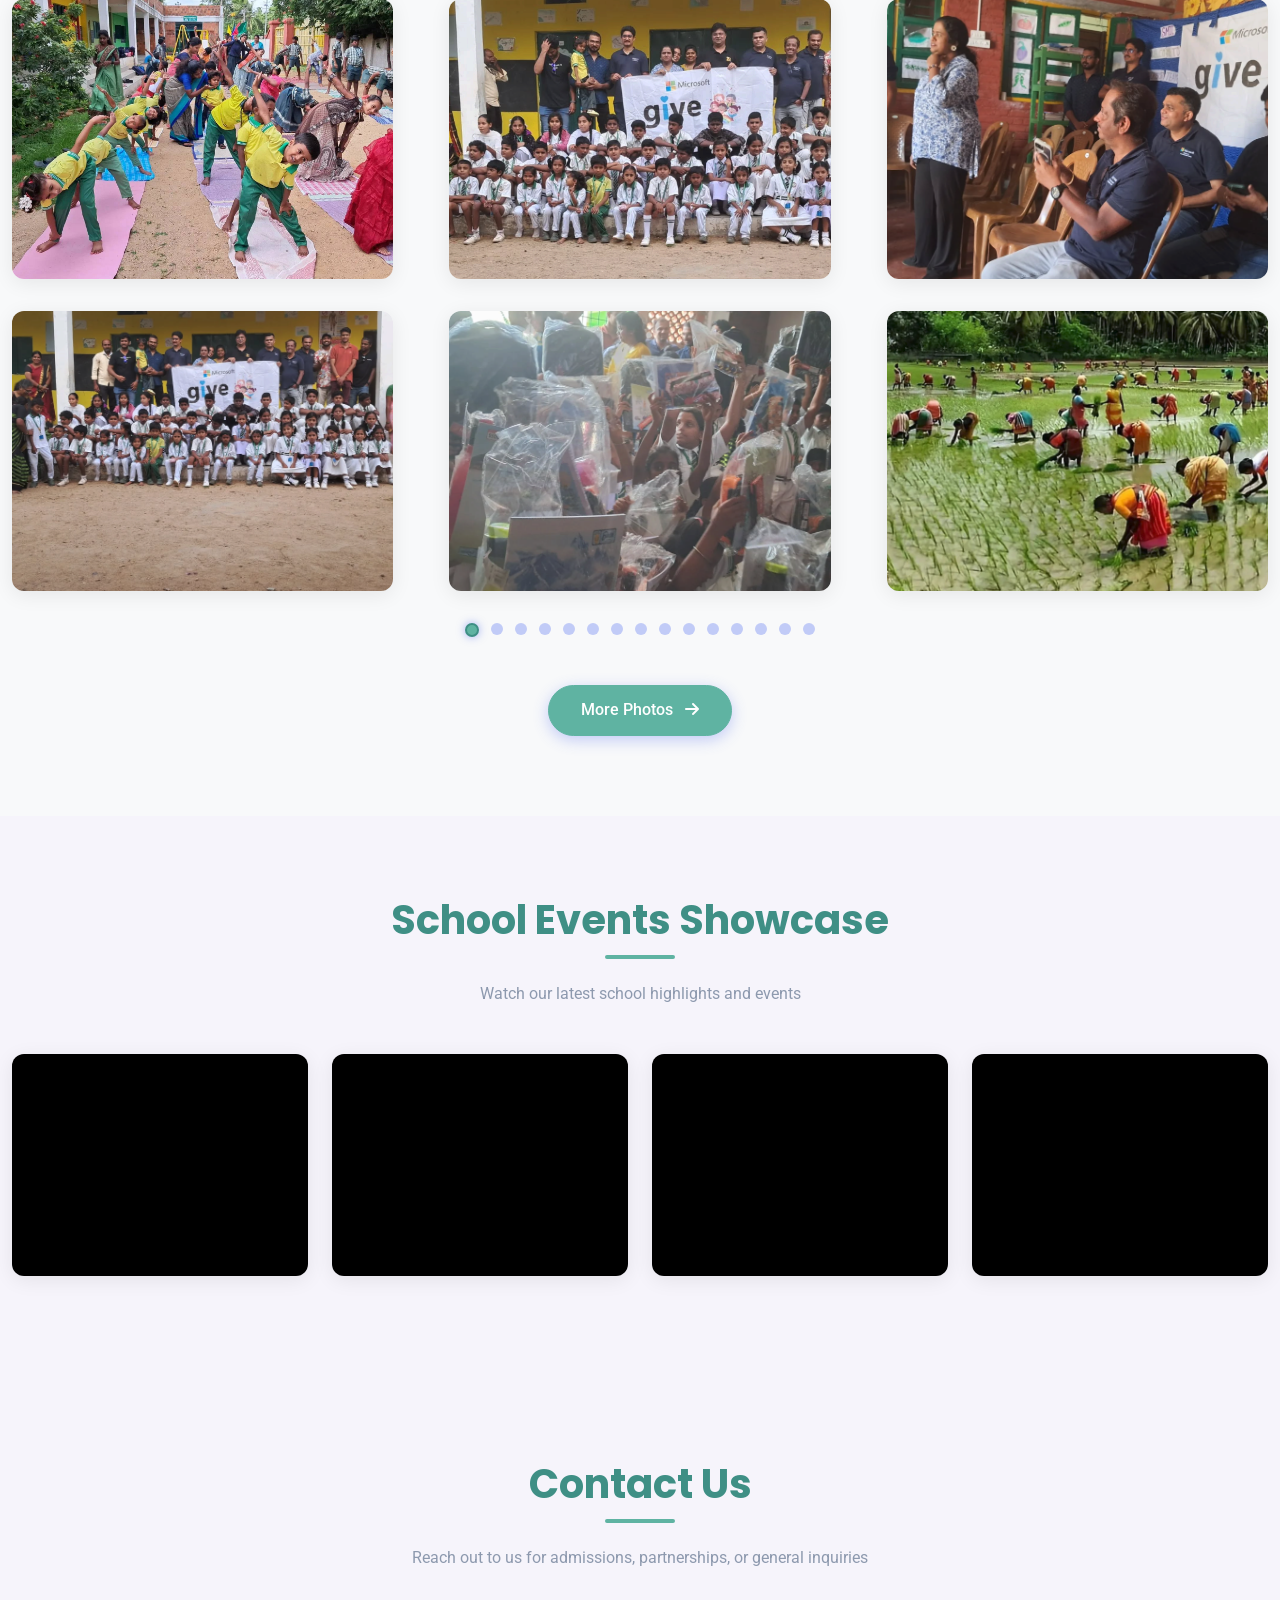
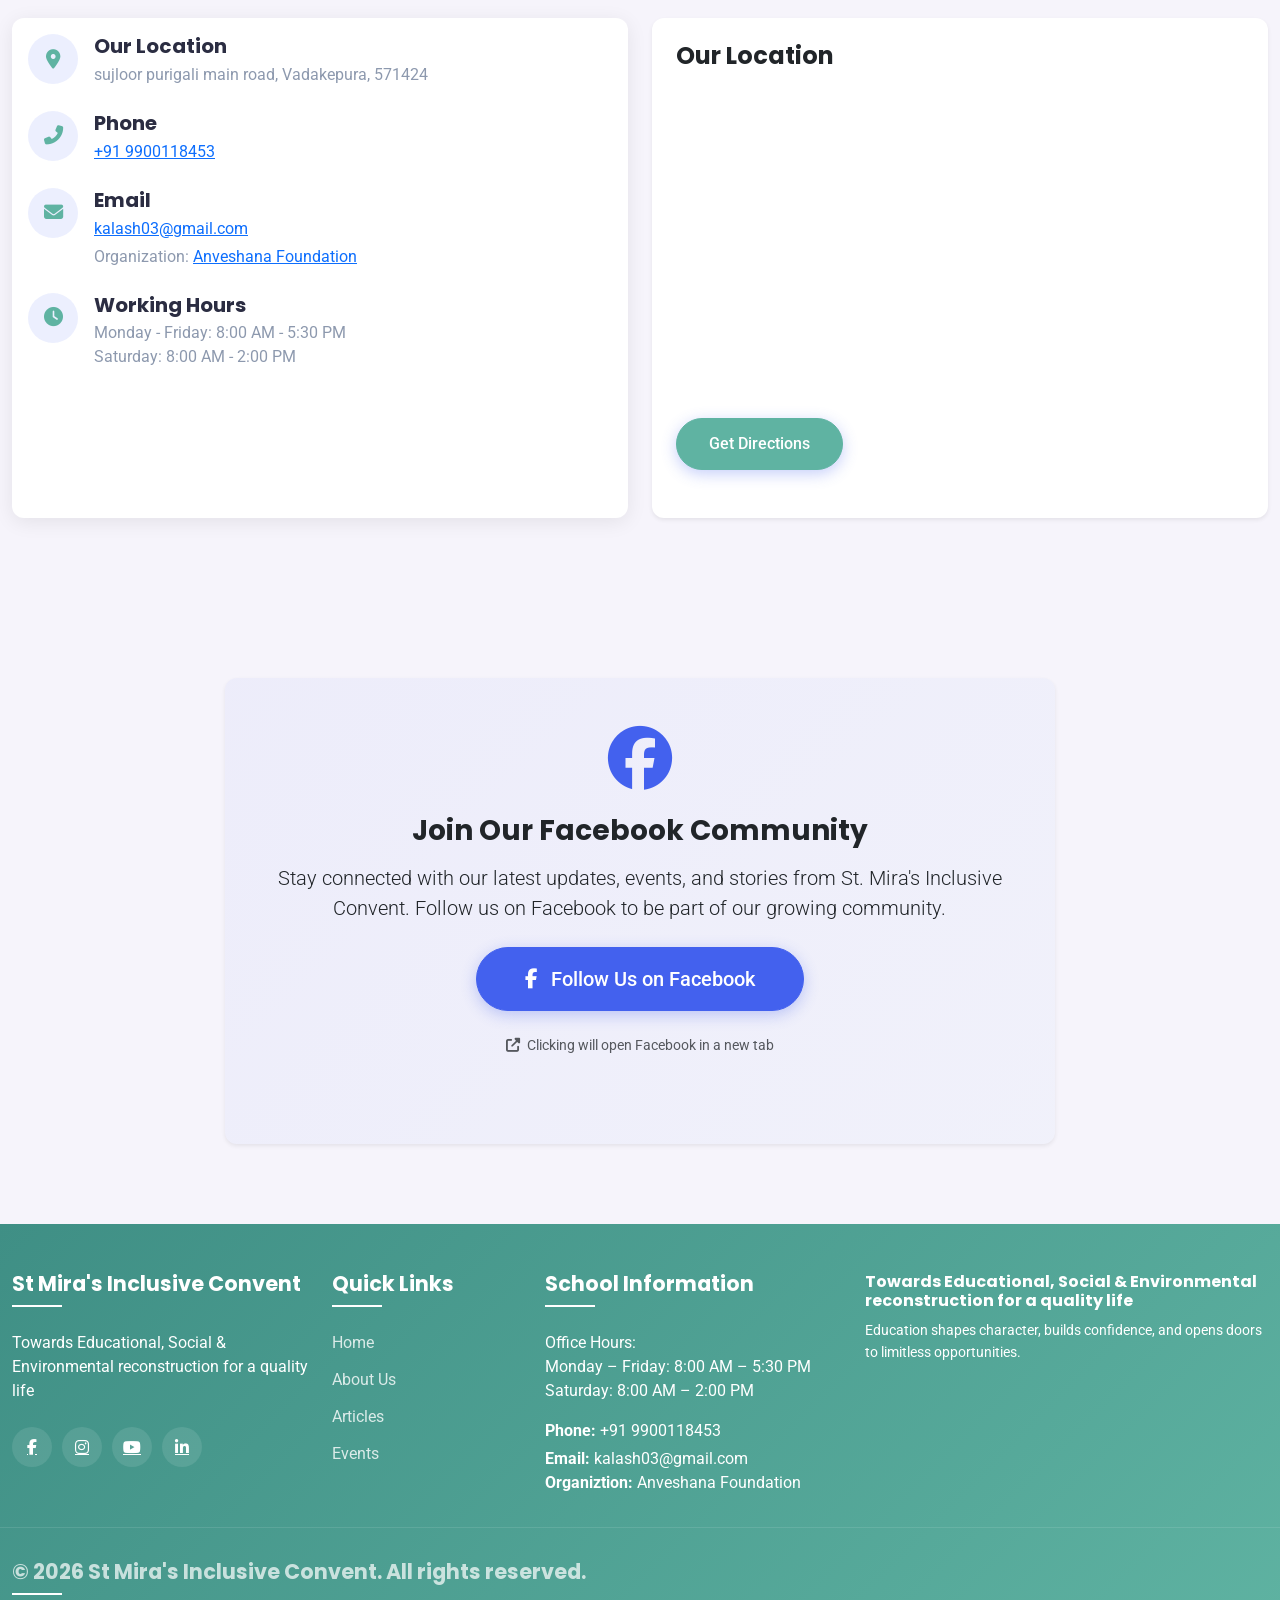
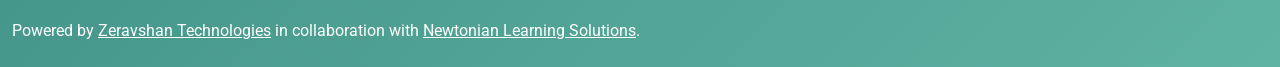
==== commit f7073d17: "added new section and media" ====
--- a/School-website/index.html
+++ b/School-website/index.html
@@ -88,7 +88,7 @@
                         <a class="nav-link" href="#about">About</a>
                     </li>
                     <li class="nav-item">
-                        <a class="nav-link" href="#articles">Articles</a>
+                        <a class="nav-link" href="articles.html">Articles</a>
                     </li>
                     <li class="nav-item">
                         <a class="nav-link" href="#achievements">Achievements</a>
@@ -229,7 +229,7 @@
             </div>
 
             <div class="col-lg-6">
-                <img src="Images/image.png" class="img-fluid rounded" alt="School Campus">
+                <img src="Images/hero1.jpeg" class="img-fluid rounded" alt="School Campus">
             </div>
         </div>
 
@@ -270,6 +270,313 @@
     </div>
 </section>
 
+<!-- ============================================= -->
+<!-- MERGED SECTION: Leadership & Partnerships -->
+<!-- ============================================= -->
+<section class="section bg-light" id="anveshana-leadership">
+    <div class="container">
+        <div class="section-title">
+            <h2>Leadership & Partnerships</h2>
+            <p>Meet the team guiding our mission and the partnerships that empower first‑generation learners</p>
+        </div>
+
+        <!-- Combined Leadership and Partners Row -->
+        <div class="row align-items-stretch mb-5">
+            <!-- Leadership Column -->
+            <div class="col-lg-6 mb-4 mb-lg-0">
+                <div class="pe-lg-4">
+                    <h3 class="mb-4" style="color: var(--primary-color);">Anveshana Foundation Leadership</h3>
+                    <p class="lead fw-normal mb-4">
+                        Our foundation is led by experienced professionals dedicated to educational, social, and environmental reconstruction.
+                    </p>
+                    
+                    <!-- Executive Leadership Row -->
+                    <div class="row">
+                        <!-- Executive Director -->
+                        <div class="col-md-6 mb-4">
+                            <div class="card border-0 shadow-sm h-100 text-center">
+                                <div class="card-body p-4">
+                                    <div class="member-img mb-4">
+                                        <img src="Images/new28.png" alt="Mr. S. Chandrashekar" class="rounded-circle" style="width: 120px; height: 120px; object-fit: cover;">
+                                    </div>
+                                    <h4 class="mb-2">Mr. S. Chandrashekar</h4>
+                                    <h6 class="text-primary mb-3">CEO</h6>
+                                    <p class="card-text small">
+                                        With strategic business acumen and deep commitment to rural development,
+                                        Mr. Chandrashekar drives the operational excellence and sustainable growth of our foundation.
+                                    </p>
+                                </div>
+                            </div>
+                        </div>
+
+                        <!-- CEO -->
+                        <div class="col-md-6 mb-4">
+                            <div class="card border-0 shadow-sm h-100 text-center">
+                                <div class="card-body p-4">
+                                    <div class="member-img mb-4">
+                                        <img src="Images/new27.jpeg" alt="Dr. Kalavathi.B.K" class="rounded-circle" style="width: 120px; height: 120px; object-fit: cover;">
+                                    </div>
+                                    <h4 class="mb-2">Dr. Kalavathi.B.K</h4>
+                                    <h6 class="text-primary mb-3">Executive Director</h6>
+                                   
+                                    <p class="card-text small">
+                                        Leading our foundation with over two decades of experience in education and social work,
+                                        Dr. Kalavathi brings visionary leadership to our inclusive education initiatives.
+                                    </p>
+                                   
+                                </div>
+                            </div>
+                        </div>
+                    </div>
+
+                    <!-- Executive Trustee (full width) -->
+                    <div class="row">
+                        <div class="col-12 mb-4">
+                            <div class="card border-0 shadow-sm">
+                                <div class="card-body p-4">
+                                    <div class="row align-items-center">
+                                        <div class="col-md-3 text-center mb-3 mb-md-0">
+                                            <img src="Images/new29.png" alt="Mr. Ashik C Shekar" class="rounded-circle" style="width: 120px; height: 140px; object-fit: cover;">
+                                        </div>
+                                        <div class="col-md-9 text-center text-md-start">
+                                            <h4 class="mb-2">Mr. Ashik C Shekar</h4>
+                                            <h6 class="text-primary mb-3">Executive Trustee</h6>
+                                            <p class="card-text small mb-0">
+                                                Providing governance oversight and ensuring alignment with our core values,
+                                                Mr. Ashik brings financial expertise and ethical leadership to the foundation.
+                                            </p>
+                                        </div>
+                                    </div>
+                                </div>
+                            </div>
+                        </div>
+                    </div>
+                </div>
+            </div>
+
+            <!-- Partners Column -->
+            <div class="col-lg-6">
+                <div id="partners"></div> <!-- Anchor for backward compatibility -->
+                <h3 class="mb-4" style="color: var(--primary-color);">Our Commitment & Partnerships</h3>
+                <p class="lead fw-normal mb-4">
+                    <i class="fas fa-quote-left me-2" style="color: var(--primary-color); opacity: 0.6;"></i>
+                    St. Mira’s Inclusive Convent was born from the vision to serve the rural heart of Karnataka. 
+                    Our students are predominantly<b> <strong>children of farmers and first‑generation learners</strong></b> 
+                    — the first in their families to step into a classroom.
+                </p>
+                <p class="mb-4">
+                    We understand the unique challenges faced by agrarian families: seasonal income, 
+                    migration, and limited access to resources. Our entire academic calendar, support systems, 
+                    and teaching methods are designed to be flexible and empathetic to these realities. 
+                    We don’t just teach; we build bridges between traditional livelihoods and modern education.
+                </p>
+                
+                <!-- Partner Cards -->
+                <div class="row g-4">
+                    <!-- NGO Card: Anveshana Foundation -->
+                    <div class="col-12">
+                        <div class="card border-0 shadow-sm h-100">
+                            <div class="card-body p-4">
+                                <div class="d-flex align-items-center mb-3">
+                                    <div class="rounded-circle bg-primary bg-opacity-10 p-3 me-3">
+                                        <i class="fas fa-seedling fa-2x" style="color: var(--primary-color);"></i>
+                                    </div>
+                                    <div>
+                                        <h4 class="mb-1">Anveshana Foundation</h4>
+                                        <a href="http://anveshanafoundation.org/" target="_blank" class="text-decoration-none">anveshanafoundation.org <i class="fas fa-external-link-alt ms-1 small"></i></a>
+                                    </div>
+                                </div>
+                                <p>
+                                    Our parent organisation and backbone. Anveshana Foundation works at the grassroots 
+                                    for educational, social and environmental reconstruction. Through their support, 
+                                    we provide mid‑day meals, learning materials, and remedial coaching – ensuring that 
+                                    poverty does not become a barrier to dreams.
+                                </p>
+                                
+                            </div>
+                        </div>
+                    </div>
+                    <!-- Corporate Partners Placeholder -->
+                    <div class="col-md-6">
+                        <div class="card border-0 shadow-sm h-100 bg-white">
+                            <div class="card-body">
+                                <div class="mb-3">
+                                    <h5></h5>
+                                    <i class="fas fa-building fa-2x" style="color: var(--primary-color);"></i> <h6>Corporate Social Responsibility</h6>
+                                </div>
+                                <p class="small">
+                                    We partner with corporates for digital literacy, scholarships, and infrastructure. 
+                                    Our initiatives are supported by CSR arms of regional industries
+                                </p>
+                            </div>
+                        </div>
+                    </div>
+                    <!-- NGO / Community Partners -->
+                    <div class="col-md-6">
+                        <div class="card border-0 shadow-sm h-100 bg-white">
+                            <div class="card-body">
+                                <div class="mb-3">
+                                    <i class="fas fa-users fa-2x" style="color: var(--primary-color);"></i>
+                                    <h6>Community Alliances</h6>
+                                </div>
+                                
+                                <p class="small">
+                                    Local farmer cooperatives and women’s self‑help groups are our everyday partners. 
+                                    They help us stay connected to the community and co‑create programs 
+                                </p>
+                            </div>
+                        </div>
+                    </div>
+                    
+                </div>
+            </div>
+        </div>
+
+        <!-- Executive Core Members -->
+        <div class="section-title mt-5">
+            <h3>Executive Core Members</h3>
+            <p>Our dedicated professionals supporting organizational development</p>
+        </div>
+
+        <div class="row justify-content-center">
+            <!-- Ms. Shubha Rao -->
+            <div class="col-lg-5 col-md-6 mb-4">
+                <div class="card border-0 shadow-sm h-100">
+                    <div class="card-body p-4">
+                        <div class="row align-items-center">
+                            <div class="col-md-4 text-center mb-3 mb-md-0">
+                                <img src="Images/new30.png" alt="Ms. Shubha Rao" class="rounded-circle" style="width: 120px; height: 130px; object-fit: cover;">
+                            </div>
+                            <div class="col-md-8 text-center text-md-start">
+                                <h4 class="mb-2">Ms. Shubha Rao</h4>
+                                <h6 class="text-primary mb-3">Chief Consultant</h6>
+                                <p class="card-text small">
+                                    MPower Management Consultants<br>
+                                    Bringing expertise in organizational development and strategic planning to enhance our foundation's impact.
+                                </p>
+                            </div>
+                        </div>
+                    </div>
+                </div>
+            </div>
+
+            <!-- Mr. S. Kumar -->
+            <div class="col-lg-5 col-md-6 mb-4">
+                <div class="card border-0 shadow-sm h-100">
+                    <div class="card-body p-4">
+                        <div class="row align-items-center">
+                            <div class="col-md-4 text-center mb-3 mb-md-0">
+                                <img src="Images/new31.png" alt="Mr. S. Kumar" class="rounded-circle" style="width: 120px; height: 140px; object-fit: cover;">
+                            </div>
+                            <div class="col-md-8 text-center text-md-start">
+                                <h4 class="mb-2">Mr. S. Kumar</h4>
+                                <h6 class="text-primary mb-3">Consultant HR</h6>
+                                <p class="card-text small">
+                                    MPower Management Consultants<br>
+                                    Specializing in human resource development and capacity building for our team and community partners.
+                                </p>
+                            </div>
+                        </div>
+                    </div>
+                </div>
+            </div>
+            
+            <!-- Additional Partnership Details Box -->
+            <div class="row justify-content-center mt-5">
+                <div class="col-lg-10">
+                    <div class="card border-0 shadow-sm">
+                        <div class="card-body p-4">
+                            <h4 class="mb-3" style="color: var(--primary-color);">Strategic Partnerships & Network</h4>
+                            
+                            <!-- Company Logos -->
+                            <div class="row justify-content-center mb-4">
+                                <div class="col-12">
+                                    <h6 class="text-center mb-3 text-muted">Our Key Partners</h6>
+                                    <div class="d-flex flex-wrap justify-content-center align-items-center gap-4">
+                                        <!-- Microsoft Logo -->
+                                        <div class="logo-item text-center">
+                                            <div class="logo-icon bg-light rounded-circle p-3 mb-2 d-flex align-items-center justify-content-center">
+                                                <img src="Images/micro.png" alt="Microsoft" style="max-width: 40px; max-height: 40px;">
+                                            </div>
+                                            <div class="logo-label small">Microsoft</div>
+                                        </div>
+                                        
+                                        <!-- Dell Logo -->
+                                        <div class="logo-item text-center">
+                                            <div class="logo-icon bg-light rounded-circle p-3 mb-2 d-flex align-items-center justify-content-center">
+                                                <img src="Images/dell.png" alt="Dell" style="max-width: 40px; max-height: 40px;">
+                                            </div>
+                                            <div class="logo-label small">Dell</div>
+                                        </div>
+                                        
+                                        <!-- Benevity Logo -->
+                                        <div class="logo-item text-center">
+                                            <div class="logo-icon bg-light rounded-circle p-3 mb-2 d-flex align-items-center justify-content-center">
+                                                <img src="Images/benevity.png" alt="Benevity" style="max-width: 40px; max-height: 40px;">
+                                            </div>
+                                            <div class="logo-label small">Benevity</div>
+                                        </div>
+                                        
+                                        <!-- Give India Logo -->
+                                        <div class="logo-item text-center">
+                                            <div class="logo-icon bg-light rounded-circle p-3 mb-2 d-flex align-items-center justify-content-center">
+                                                <img src="Images/give.png" alt="Give India" style="max-width: 40px; max-height: 40px;">
+                                            </div>
+                                            <div class="logo-label small">Give India</div>
+                                        </div>
+                                        
+                                        <!-- Pratham Books Logo -->
+                                        <div class="logo-item text-center">
+                                            <div class="logo-icon bg-light rounded-circle p-3 mb-2 d-flex align-items-center justify-content-center">
+                                                <img src="Images/prahtham.png" alt="Pratham Books" style="max-width: 40px; max-height: 40px;">
+                                            </div>
+                                            <div class="logo-label small">Pratham Books</div>
+                                        </div>
+                                        
+                                        <!-- Ekstep Logo -->
+                                        <div class="logo-item text-center">
+                                            <div class="logo-icon bg-light rounded-circle p-3 mb-2 d-flex align-items-center justify-content-center">
+                                                <img src="Images/ek.png" alt="Ekstep" style="max-width: 40px; max-height: 40px;">
+                                            </div>
+                                            <div class="logo-label small">Ekstep</div>
+                                        </div>
+                                    </div>
+                                </div>
+                            </div>
+                            
+                            <div class="row">
+                                <div class="col-md-6">
+                                    <p class="mb-3">
+                                        <strong>Anveshana Foundation</strong> is associated with <strong>Benevity causes</strong>, through which Microsoft and Dell volunteers and donors are associated and help the school with its bucket list to help the farmer's wards and the rural school's needs.
+                                    </p>
+                                    <p class="mb-3">
+                                        We were also associated with <strong>Give India Foundation</strong>, <strong>Pratham books</strong> for setting up the classroom libraries.
+                                    </p>
+                                </div>
+                                <div class="col-md-6">
+                                    <p class="mb-3">
+                                        <strong>DKMS</strong> and <strong>Amnesty International Pvt. Ltd</strong> for IT and classroom infrastructure.
+                                    </p>
+                                    <p class="mb-3">
+                                        <strong>Dr Kalavathi.B.K</strong> - our Executive Director has been associated with <strong>Akshara Foundation, Ekstep</strong> and other NGOs as a resource person and has also undertaken research and training activities with <strong>KRIES, SSA, DSERT, DIET</strong> as a resource person and trainer. She has also associated with prestigious institutions like <strong>GMIT, New Horizon College of Education, CMR College of Education and CMR University</strong> as a guide for PhD Scholars.
+                                    </p>
+                                </div>
+                            </div>
+                            <div class="text-center mt-3">
+                                <p class="mb-0 text-muted">
+                                    <i class="fas fa-handshake me-2"></i>
+                                    These collaborations strengthen our mission to provide quality education in rural Karnataka.
+                                </p>
+                            </div>
+                        </div>
+                    </div>
+                </div>
+            </div>
+        </div>
+    </div>
+</section>
+
+
     <!-- Articles Section -->
     <section class="section bg-light" id="articles" data-aos="slide-up">
         <div class="container">
@@ -284,7 +591,9 @@
                         <div class="article-content">
                             <div class="article-meta">
                                 <span><i class="far fa-calendar me-1"></i> Oct 12, 2023</span>
-                                
+                                <div class="article-author">
+                                    <span>Dr. Sarah Chen</span>
+                                </div>
                             </div>
                             <h4 class="mb-3">The Future of Education: Technology in the Classroom</h4>
                             <p class="mb-3">Exploring how emerging technologies are transforming teaching methods and student learning experiences in the 21st century classroom.</p>
@@ -299,7 +608,9 @@
                         <div class="article-content">
                             <div class="article-meta">
                                 <span><i class="far fa-calendar me-1"></i> Oct 5, 2023</span>
-                               
+                                <div class="article-author">
+                                    <span>Dr. Michael Rodriguez</span>
+                                </div>
                             </div>
                             <h4 class="mb-3">Prioritizing Student Mental Health in Academic Settings</h4>
                             <p class="mb-3">A comprehensive look at strategies schools can implement to support student wellbeing and create a balanced learning environment.</p>
@@ -314,6 +625,9 @@
                         <div class="article-content">
                             <div class="article-meta">
                                 <span><i class="far fa-calendar me-1"></i> Sep 28, 2023</span>
+                                <div class="article-author">
+                                    <span>Prof. Elena Petrova</span>
+                                </div>
                             </div>
                             <h4 class="mb-3">Creating Inclusive Learning Environments for All Students</h4>
                             <p class="mb-3">How schools can adapt teaching methodologies and physical spaces to accommodate diverse learning needs and abilities.</p>
@@ -630,6 +944,102 @@
             </div>
         </div>
     </section>
+            <!-- Embedded Video Section -->
+    <section class="section" id="video" data-aos="slide-up">
+        <div class="container">
+            <div class="section-title">
+                <h2>School Events Showcase</h2>
+                <p>Watch our latest school highlights and events</p>
+            </div>
+            <div class="row">
+                <!-- Video 1 -->
+                <div class="col-lg-3 col-md-6 mb-4">
+                    <div class="video-container" data-video-index="0">
+                        <video 
+                            class="embedded-video" 
+                            muted
+                            title="Click to open fullscreen">
+                            <source src="Images/video1.mp4" type="video/mp4">
+                            Your browser does not support the video tag.
+                        </video>
+                        <div class="video-overlay">
+                            <button class="video-play-btn" title="Open in fullscreen">
+                                <i class="fas fa-expand"></i>
+                            </button>
+                        </div>
+                    </div>
+                </div>
+
+                <!-- Video 2 -->
+                <div class="col-lg-3 col-md-6 mb-4">
+                    <div class="video-container" data-video-index="1">
+                        <video 
+                            class="embedded-video" 
+                            muted
+                            title="Click to open fullscreen">
+                            <source src="Images/video2.mp4" type="video/mp4">
+                            Your browser does not support the video tag.
+                        </video>
+                        <div class="video-overlay">
+                            <button class="video-play-btn" title="Open in fullscreen">
+                                <i class="fas fa-expand"></i>
+                            </button>
+                        </div>
+                    </div>
+                </div>
+
+                <!-- Video 3 -->
+                <div class="col-lg-3 col-md-6 mb-4">
+                    <div class="video-container" data-video-index="2">
+                        <video 
+                            class="embedded-video" 
+                            muted
+                            title="Click to open fullscreen">
+                            <source src="Images/video3.mp4" type="video/mp4">
+                            Your browser does not support the video tag.
+                        </video>
+                        <div class="video-overlay">
+                            <button class="video-play-btn" title="Open in fullscreen">
+                                <i class="fas fa-expand"></i>
+                            </button>
+                        </div>
+                    </div>
+                </div>
+                                <!-- Video 1 -->
+                <div class="col-lg-3 col-md-6 mb-4">
+                    <div class="video-container" data-video-index="0">
+                        <video 
+                            class="embedded-video" 
+                            muted
+                            title="Click to open fullscreen">
+                            <source src="Images/video4.mp4" type="video/mp4">
+                            Your browser does not support the video tag.
+                        </video>
+                        <div class="video-overlay">
+                            <button class="video-play-btn" title="Open in fullscreen">
+                                <i class="fas fa-expand"></i>
+                            </button>
+                        </div>
+                    </div>
+                </div>
+            </div>
+        </div>
+    </section>
+
+    <!-- Video Modal for Fullscreen Playback -->
+    <div id="videoModal" class="video-modal">
+        <span class="video-modal-close">&times;</span>
+        <div class="video-modal-content">
+            <video 
+                id="fullscreenVideo" 
+                class="fullscreen-video" 
+                controls
+                autoplay>
+                <source src="" type="video/mp4">
+                Your browser does not support the video tag.
+            </video>
+        </div>
+    </div>
     <!-- Contact Section -->
     <section class="section" id="contact" data-aos="slide-up">
         <div class="container">
@@ -716,6 +1126,36 @@
             </div>
         </div>
     </section>
+    <!-- Facebook Community Section -->
+<section class="section" id="facebook-community">
+    <div class="container">
+        <div class="row justify-content-center">
+            <div class="col-lg-8 text-center">
+                <div class="card border-0 shadow-sm" style="background: linear-gradient(135deg, rgba(67, 97, 238, 0.05) 0%, rgba(72, 149, 239, 0.03) 100%);">
+                    <div class="card-body p-5">
+                        <div class="mb-4">
+                            <i class="fab fa-facebook fa-4x" style="color: #4361ee;"></i>
+                        </div>
+                        <h3 class="mb-3">Join Our Facebook Community</h3>
+                        <p class="lead mb-4">
+                            Stay connected with our latest updates, events, and stories from St. Mira's Inclusive Convent.
+                            Follow us on Facebook to be part of our growing community.
+                        </p>
+                        <a href="https://www.facebook.com/share/p/1JVay6zP85/" 
+                           target="_blank" 
+                           class="btn btn-primary btn-lg px-5 py-3">
+                            <i class="fab fa-facebook-f me-2"></i> Follow Us on Facebook
+                        </a>
+                        <p class="mt-4 text-muted small">
+                            <i class="fas fa-external-link-alt me-1"></i>
+                            Clicking will open Facebook in a new tab
+                        </p>
+                    </div>
+                </div>
+            </div>
+        </div>
+    </div>
+</section>
    <!-- Footer -->
     <footer class="footer">
         <div class="container">
@@ -752,7 +1192,7 @@
                 </div>
                   <div class="col-md-4 ">
             <div class="footer-motivation">
-                 <h5 class="footer-title">Towards Educational, Social & Environmental reconstruction for a quality life</h5>
+                 <h6 class="footer-title">Towards Educational, Social & Environmental reconstruction for a quality life</h6>
                 <p id="motivationText" class="motivation-text"></p>
             </div>
         </div>
@@ -804,4 +1244,4 @@
         }
     </script>
 </body>
-</html>+</html>
--- a/School-website/style.css
+++ b/School-website/style.css
@@ -2349,4 +2349,450 @@
     .lightbox-next {
         right: 5px;
     }
+}
+/* Partnerships & Support Section */
+#partners {
+    position: relative;
+    overflow: hidden;
+}
+
+#partners::before {
+    content: "";
+    position: absolute;
+    top: -100px;
+    right: -100px;
+    width: 300px;
+    height: 300px;
+    border-radius: 50%;
+    background: radial-gradient(circle, rgba(67, 97, 238, 0.08) 0%, transparent 70%);
+    z-index: 0;
+}
+
+#partners::after {
+    content: "";
+    position: absolute;
+    bottom: -80px;
+    left: -80px;
+    width: 200px;
+    height: 200px;
+    border-radius: 50%;
+    background: radial-gradient(circle, rgba(72, 149, 239, 0.06) 0%, transparent 70%);
+    z-index: 0;
+}
+
+#partners .section-title h2 {
+    position: relative;
+    z-index: 1;
+}
+
+#partners .section-title p {
+    position: relative;
+    z-index: 1;
+    font-size: 1.1rem;
+    max-width: 800px;
+}
+
+#partners .lead {
+    font-size: 1.2rem;
+    line-height: 1.6;
+    position: relative;
+    z-index: 1;
+}
+
+#partners .card {
+    border: none;
+    border-radius: var(--border-radius);
+    overflow: hidden;
+    box-shadow: var(--box-shadow);
+    transition: var(--transition);
+    height: 100%;
+    position: relative;
+    z-index: 1;
+    background-color: white;
+}
+
+#partners .card:hover {
+    transform: translateY(-10px);
+    box-shadow: 0 15px 35px rgba(0, 0, 0, 0.12);
+}
+
+#partners .card.border-0 {
+    border: 1px solid rgba(67, 97, 238, 0.1) !important;
+}
+
+#partners .card.border-0:hover {
+    border-color: rgba(67, 97, 238, 0.3) !important;
+}
+
+#partners .rounded-circle.bg-primary.bg-opacity-10 {
+    background-color: rgba(67, 97, 238, 0.1) !important;
+    transition: var(--transition);
+}
+
+#partners .card:hover .rounded-circle.bg-primary.bg-opacity-10 {
+    background-color: rgba(67, 97, 238, 0.2) !important;
+    transform: scale(1.05);
+}
+
+#partners .badge.bg-primary.bg-opacity-10 {
+    background-color: rgba(67, 97, 238, 0.1) !important;
+    border: 1px solid rgba(67, 97, 238, 0.2);
+    font-weight: 500;
+    transition: var(--transition);
+}
+
+#partners .card:hover .badge.bg-primary.bg-opacity-10 {
+    background-color: rgba(67, 97, 238, 0.15) !important;
+    border-color: rgba(67, 97, 238, 0.3);
+}
+
+#partners h3 {
+    position: relative;
+    padding-bottom: 15px;
+    margin-bottom: 1.5rem;
+}
+
+#partners h3::after {
+    content: "";
+    position: absolute;
+    bottom: 0;
+    left: 0;
+    width: 60px;
+    height: 4px;
+    background-color: var(--primary-color);
+    border-radius: 2px;
+}
+
+#partners .fa-quote-left {
+    font-size: 1.5rem;
+    opacity: 0.7;
+}
+
+#partners strong {
+    color: var(--primary-color);
+    font-weight: 600;
+}
+
+/* Dark theme adjustments */
+[data-bg="dark"] #partners::before {
+    background: radial-gradient(circle, rgba(67, 97, 238, 0.15) 0%, transparent 70%);
+}
+
+[data-bg="dark"] #partners::after {
+    background: radial-gradient(circle, rgba(72, 149, 239, 0.1) 0%, transparent 70%);
+}
+
+[data-bg="dark"] #partners .card {
+    background-color: #2d3748;
+}
+
+[data-bg="dark"] #partners .card.border-0 {
+    border: 1px solid rgba(67, 97, 238, 0.2) !important;
+}
+
+/* Responsive adjustments */
+@media (max-width: 992px) {
+    #partners::before,
+    #partners::after {
+        display: none;
+    }
+    
+    #partners .lead {
+        font-size: 1.1rem;
+    }
+}
+
+@media (max-width: 768px) {
+    #partners .row.align-items-center {
+        flex-direction: column;
+    }
+    
+    #partners .mb-4.mb-lg-0 {
+        margin-bottom: 2rem !important;
+    }
+    
+    #partners h3 {
+        font-size: 1.5rem;
+    }
+}
+
+/* Facebook Community Section */
+#facebook-community {
+    position: relative;
+    overflow: hidden;
+}
+
+#facebook-community .card {
+    border-radius: var(--border-radius);
+    border: 1px solid rgba(67, 97, 238, 0.1);
+    transition: var(--transition);
+}
+
+#facebook-community .card:hover {
+    transform: translateY(-5px);
+    box-shadow: 0 15px 35px rgba(67, 97, 238, 0.15);
+    border-color: rgba(67, 97, 238, 0.3);
+}
+
+#facebook-community .btn-primary {
+    background-color: #4361ee;
+    border-color: #4361ee;
+    transition: var(--transition);
+}
+
+#facebook-community .btn-primary:hover {
+    background-color: #3a0ca3;
+    border-color: #3a0ca3;
+    transform: translateY(-3px);
+    box-shadow: 0 10px 25px rgba(67, 97, 238, 0.4);
+}
+
+#facebook-community .fab.fa-facebook {
+    transition: transform 0.5s ease;
+}
+
+#facebook-community .card:hover .fab.fa-facebook {
+    transform: scale(1.1);
+}
+
+/* Dark theme adjustments */
+[data-bg="dark"] #facebook-community .card {
+    background: linear-gradient(135deg, rgba(67, 97, 238, 0.08) 0%, rgba(72, 149, 239, 0.05) 100%);
+    border-color: rgba(67, 97, 238, 0.2);
+}
+
+[data-bg="dark"] #facebook-community .text-muted {
+    color: rgba(255, 255, 255, 0.6) !important;
+}
+
+/* Responsive adjustments */
+@media (max-width: 768px) {
+    #facebook-community .card-body {
+        padding: 2rem !important;
+    }
+    
+    #facebook-community .fab.fa-facebook {
+        font-size: 3rem;
+    }
+    
+    #facebook-community .btn-primary {
+        padding: 0.8rem 2rem !important;
+        font-size: 1rem;
+    }
+}
+
+@media (max-width: 576px) {
+    #facebook-community .card-body {
+        padding: 1.5rem !important;
+    }
+    
+    #facebook-community h3 {
+        font-size: 1.5rem;
+    }
+    
+    #facebook-community .lead {
+        font-size: 1rem;
+    }
+}
+/* ===== VIDEO SECTION STYLES ===== */
+.video-container {
+    position: relative;
+    width: 100%;
+    aspect-ratio: 12 / 9;
+    border-radius: var(--border-radius);
+    overflow: hidden;
+    box-shadow: var(--box-shadow);
+    background-color: #000;
+    transition: var(--transition);
+}
+
+.video-container:hover {
+    transform: translateY(-5px);
+    box-shadow: 0 8px 30px rgba(0, 0, 0, 0.15);
+}
+
+.embedded-video {
+    width: 100%;
+    height: 100%;
+    object-fit: cover;
+    display: block;
+    cursor: pointer;
+}
+
+.video-overlay {
+    position: absolute;
+    top: 0;
+    left: 0;
+    width: 100%;
+    height: 100%;
+    display: flex;
+    align-items: center;
+    justify-content: center;
+    background: rgba(0, 0, 0, 0);
+    transition: var(--transition);
+}
+
+.video-container:hover .video-overlay {
+    background: rgba(0, 0, 0, 0.3);
+}
+
+.video-play-btn {
+    width: 70px;
+    height: 70px;
+    border-radius: 50%;
+    background-color: transparent;
+    color: white;
+    border: none;
+    font-size: 24px;
+    display: flex;
+    align-items: center;
+    justify-content: center;
+    cursor: pointer;
+    transition: var(--transition);
+    opacity: 0;
+}
+
+.video-container:hover .video-play-btn {
+    opacity: 1;
+    transform: scale(1.1);
+}
+
+.video-play-btn:hover {
+    background-color:transparent;
+    transform: scale(1.2);
+}
+
+/* Video Modal Styles */
+.video-modal {
+    display: none;
+    position: fixed;
+    z-index: 9999;
+    left: 0;
+    top: 0;
+    width: 100%;
+    height: 100%;
+    background-color: rgba(0, 0, 0, 0.95);
+    animation: fadeIn 0.3s ease;
+}
+
+.video-modal.active {
+    display: flex;
+    align-items: center;
+    justify-content: center;
+}
+
+.video-modal-close {
+    position: absolute;
+    top: 20px;
+    right: 30px;
+    color: white;
+    font-size: 40px;
+    font-weight: bold;
+    cursor: pointer;
+    z-index: 10000;
+    transition: var(--transition);
+}
+
+.video-modal-close:hover,
+.video-modal-close:focus {
+    color: #bbb;
+}
+
+.video-modal-content {
+    position: relative;
+    width: 90%;
+    max-width: 1200px;
+    height: 90vh;
+    max-height: 800px;
+    background-color: #000;
+    border-radius: var(--border-radius);
+    overflow: hidden;
+}
+
+.fullscreen-video {
+    width: 100%;
+    height: 100%;
+    object-fit: contain;
+}
+
+@keyframes fadeIn {
+    from {
+        opacity: 0;
+    }
+    to {
+        opacity: 1;
+    }
+}
+
+/* Responsive Video Styles */
+@media (max-width: 768px) {
+    .video-play-btn {
+        width: 50px;
+        height: 50px;
+        font-size: 18px;
+    }
+    
+    .video-modal-close {
+        font-size: 30px;
+        top: 10px;
+        right: 15px;
+    }
+    
+    .video-modal-content {
+        max-height: 400px;
+    }
+    
+    .video-container {
+        aspect-ratio: 16 / 10;
+    }
+}
+
+/* Logo image styles */
+.logo-icon img {
+    object-fit: contain;
+    transition: var(--transition);
+}
+
+.logo-item:hover .logo-icon img {
+    filter: brightness(0) invert(1);
+}
+
+/* Ensure logo containers maintain consistent size */
+.logo-icon {
+    width: 80px;
+    height: 80px;
+    display: flex;
+    align-items: center;
+    justify-content: center;
+}
+
+/* Responsive adjustments for logo images */
+@media (max-width: 768px) {
+    .logo-icon {
+        width: 70px;
+        height: 70px;
+        padding: 1rem !important;
+    }
+    
+    .logo-icon img {
+        max-width: 35px !important;
+        max-height: 35px !important;
+    }
+}
+
+@media (max-width: 576px) {
+    .logo-icon {
+        width: 60px;
+        height: 60px;
+        padding: 0.75rem !important;
+    }
+    
+    .logo-icon img {
+        max-width: 30px !important;
+        max-height: 30px !important;
+    }
+    
+    .logo-label {
+        font-size: 0.8rem;
+    }
 }
